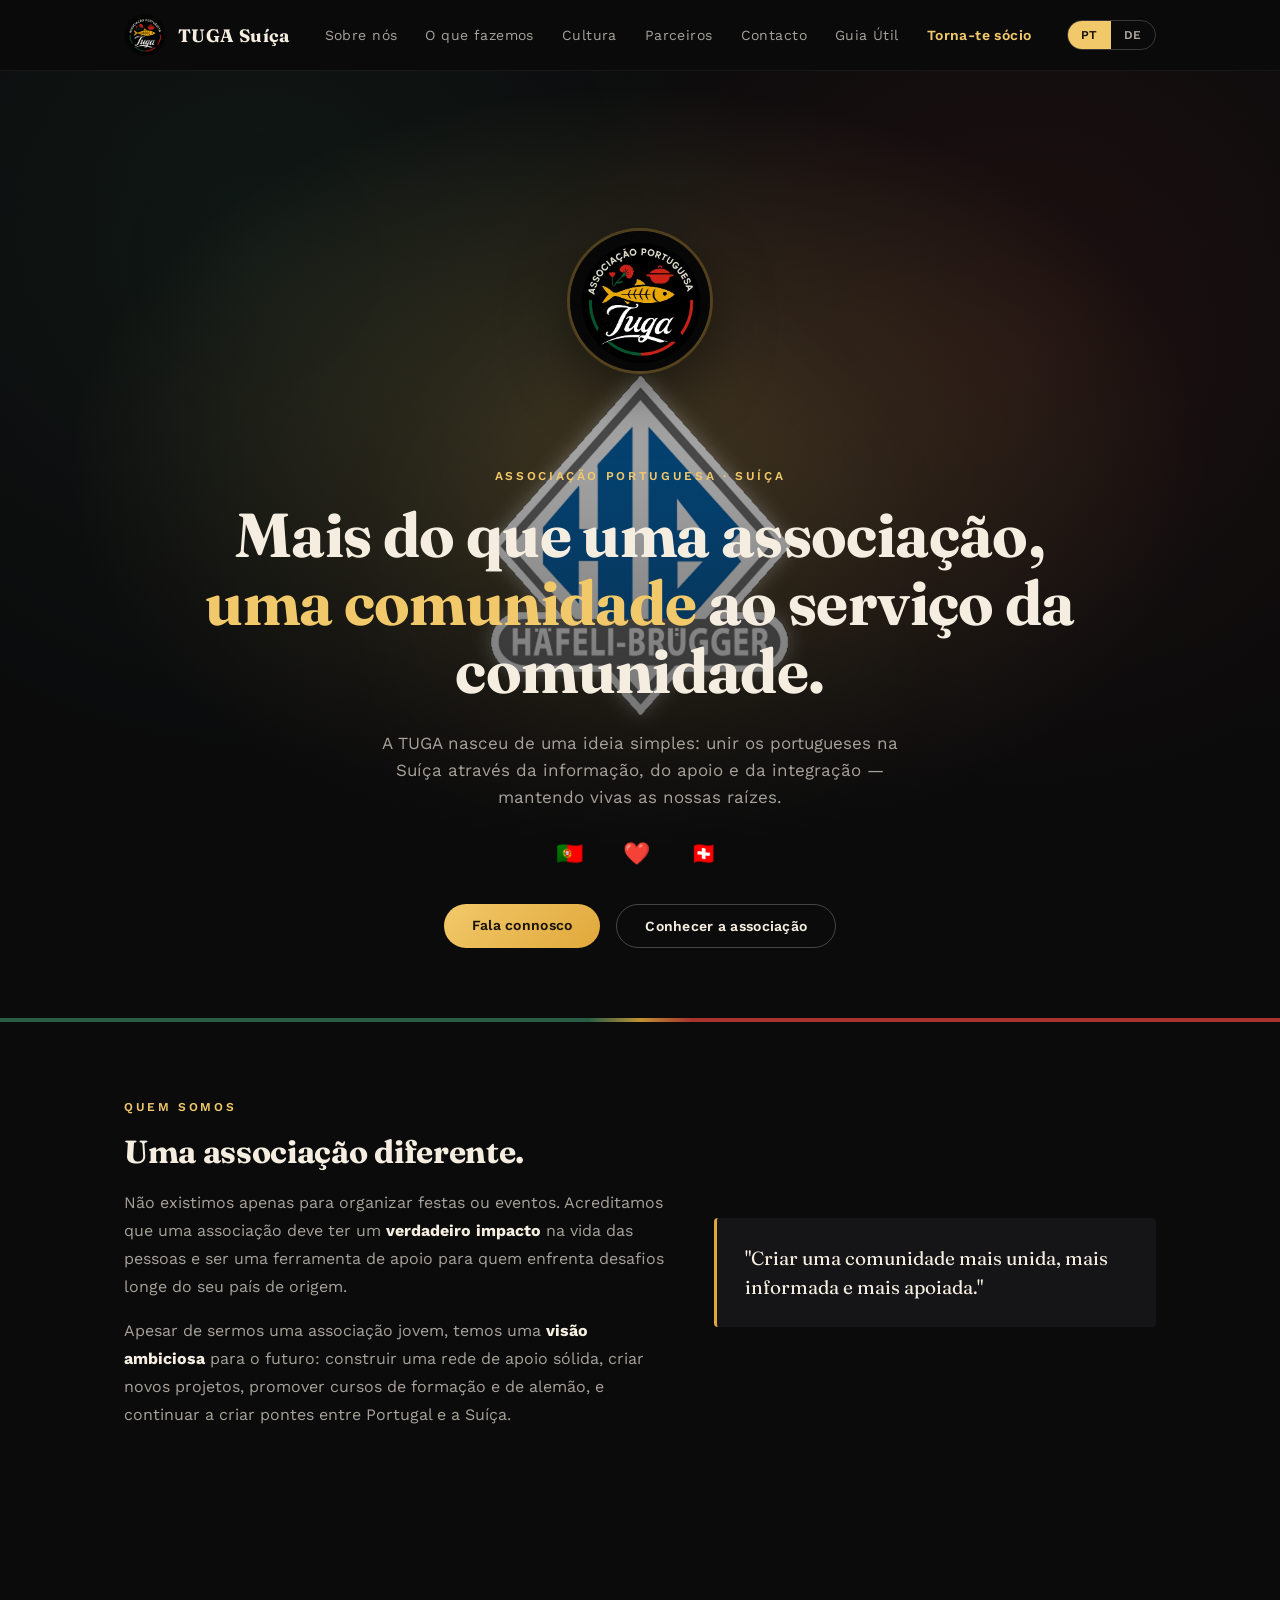
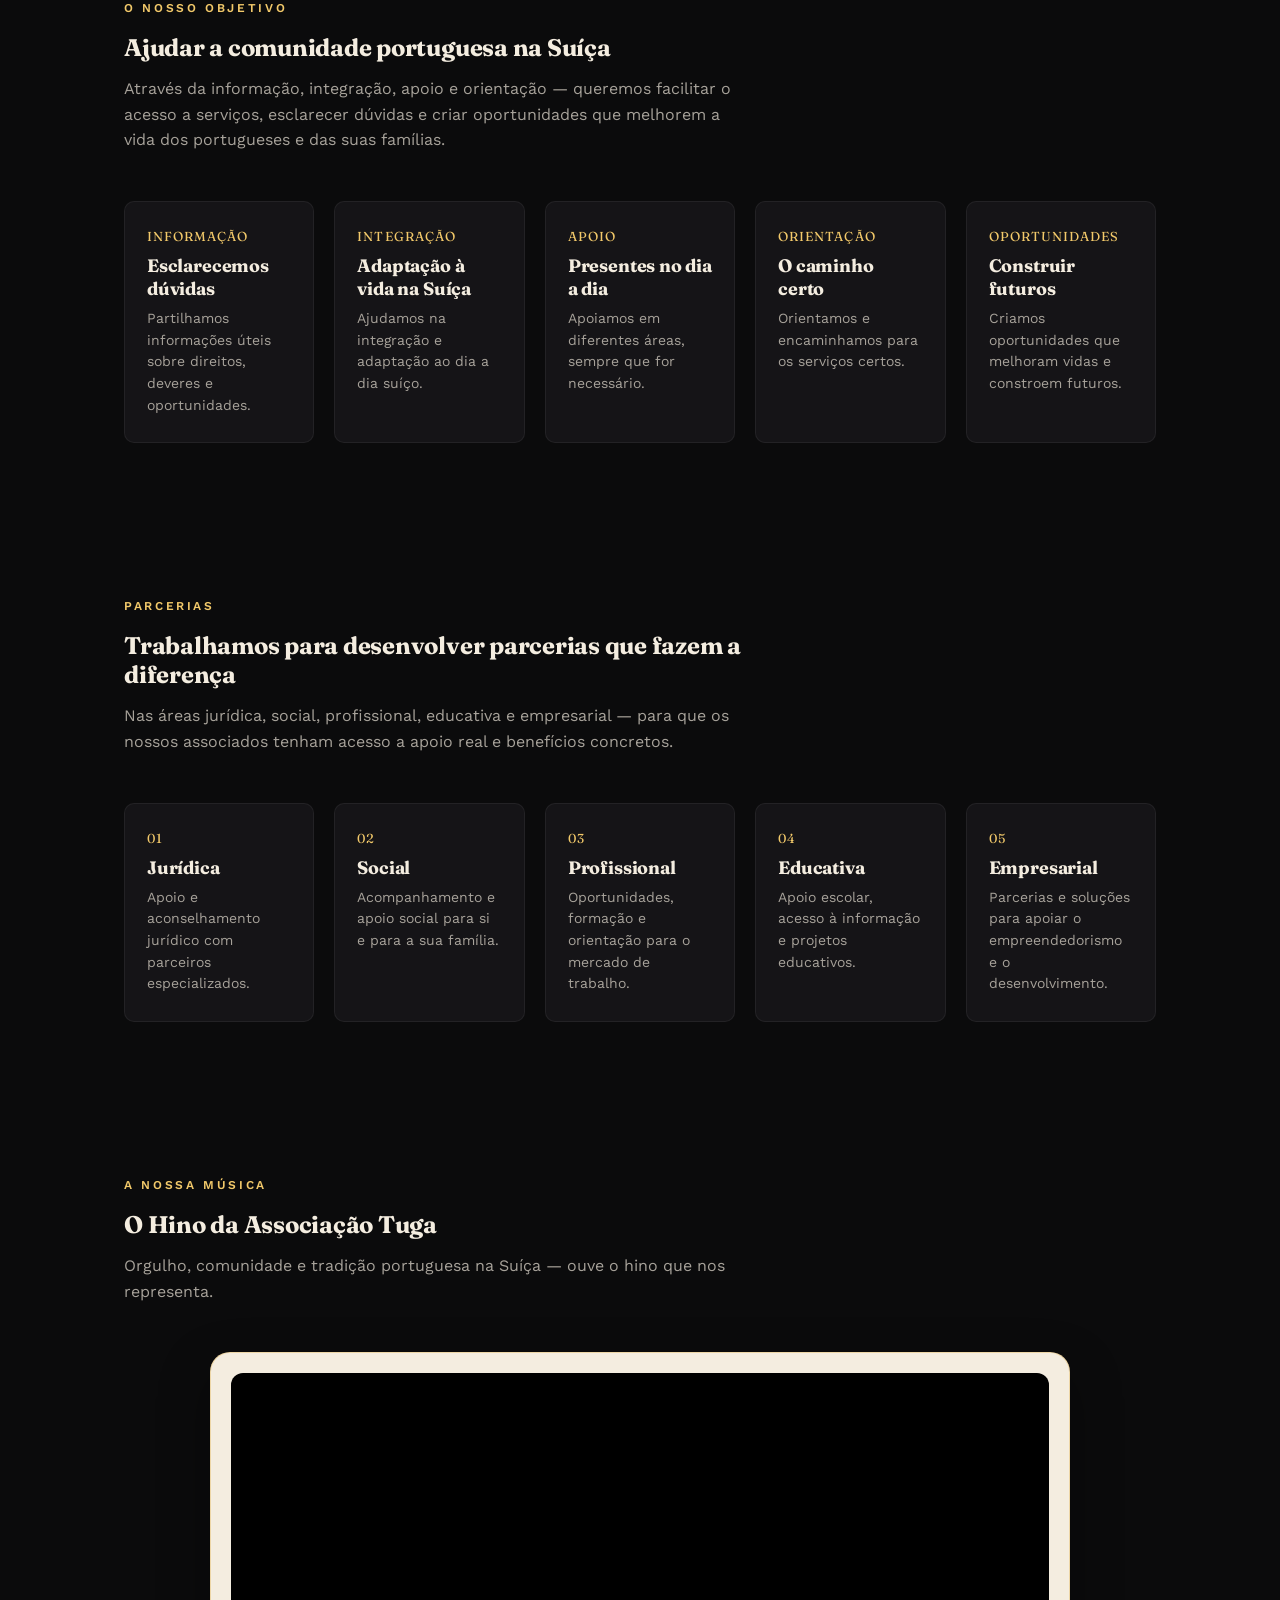
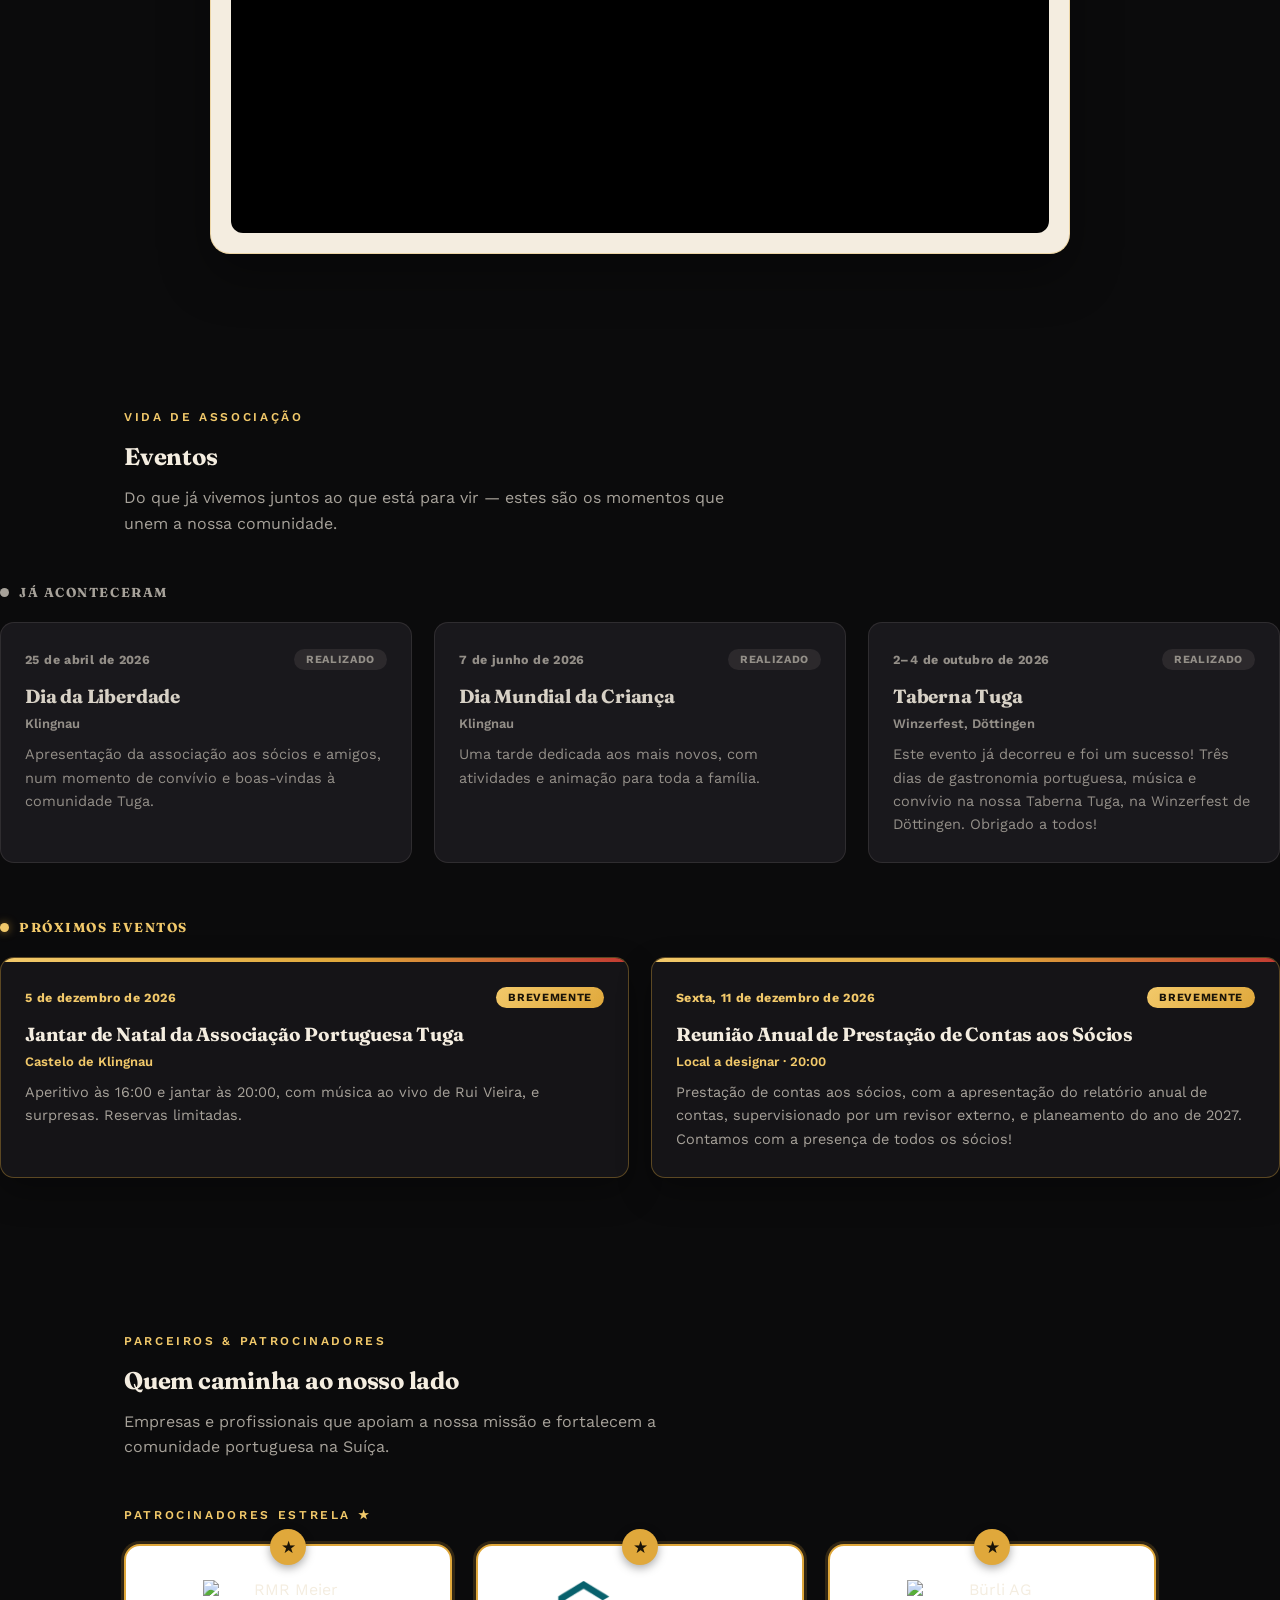
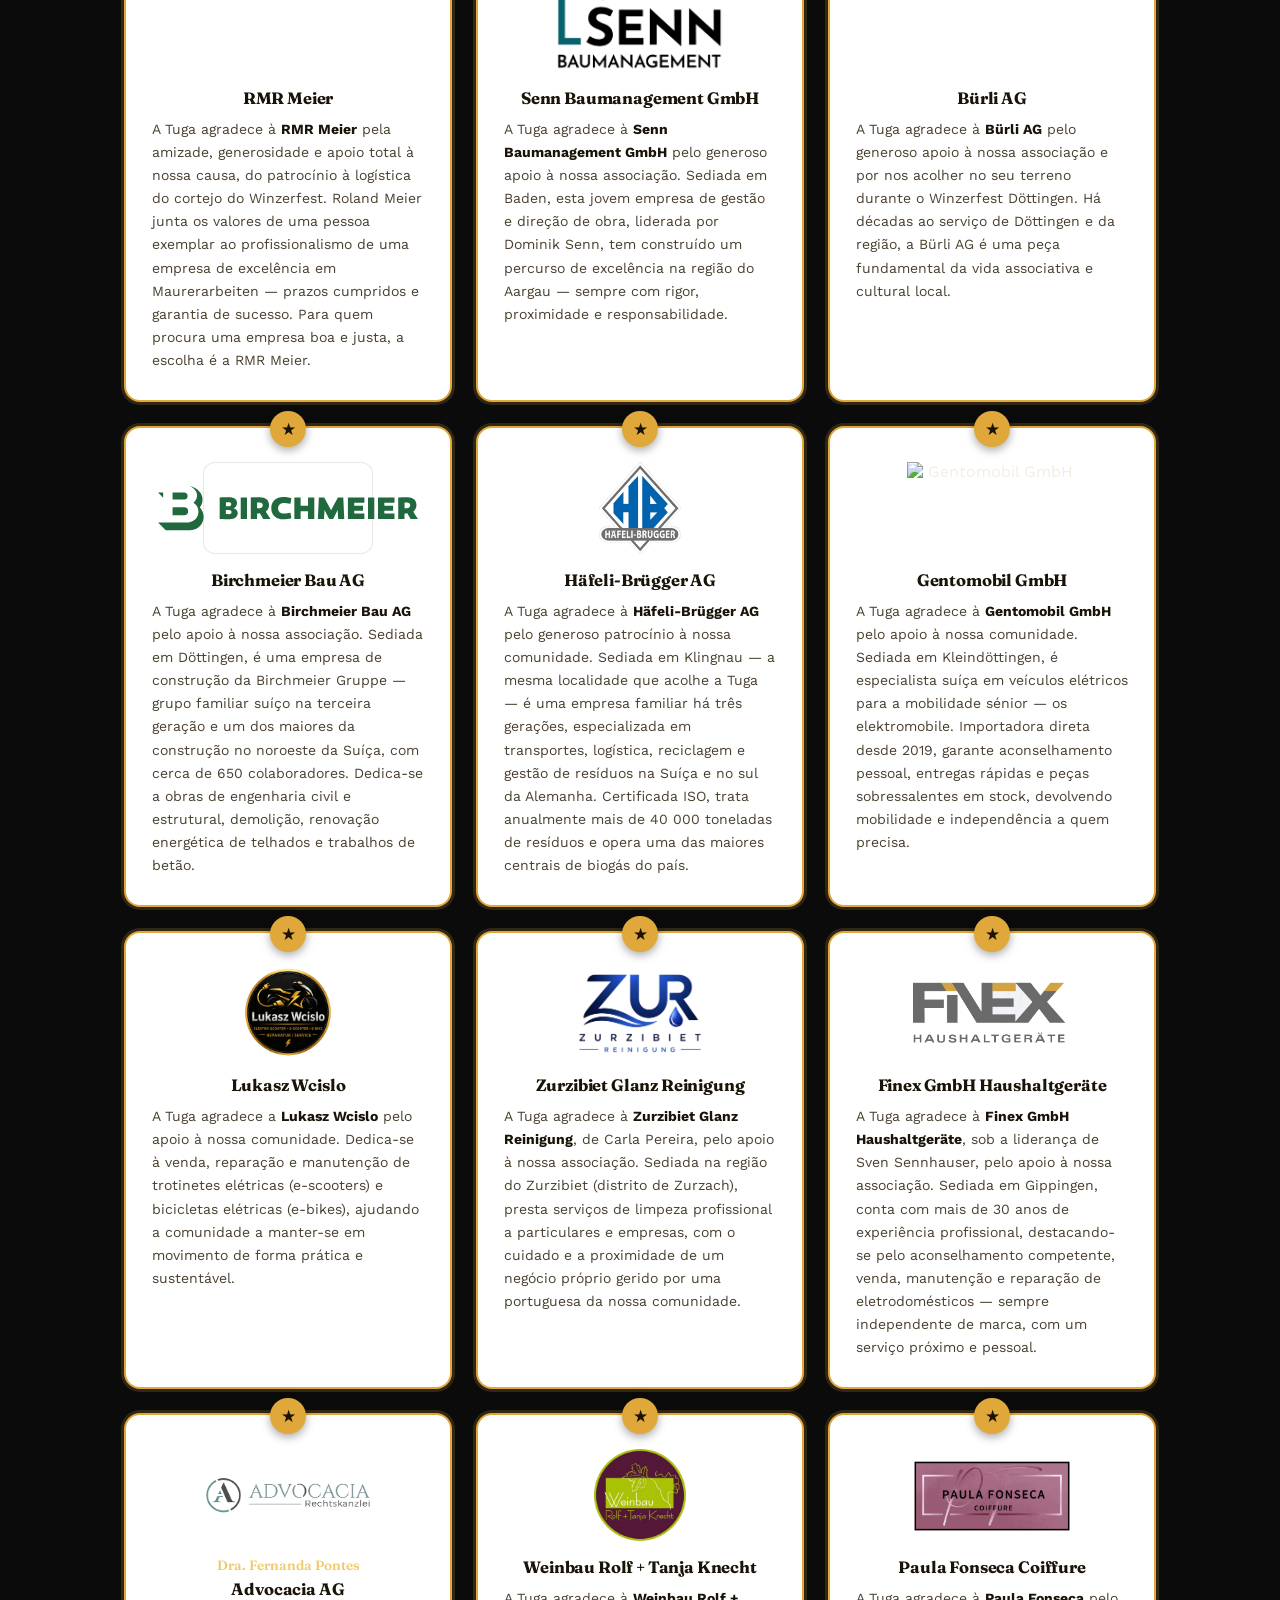
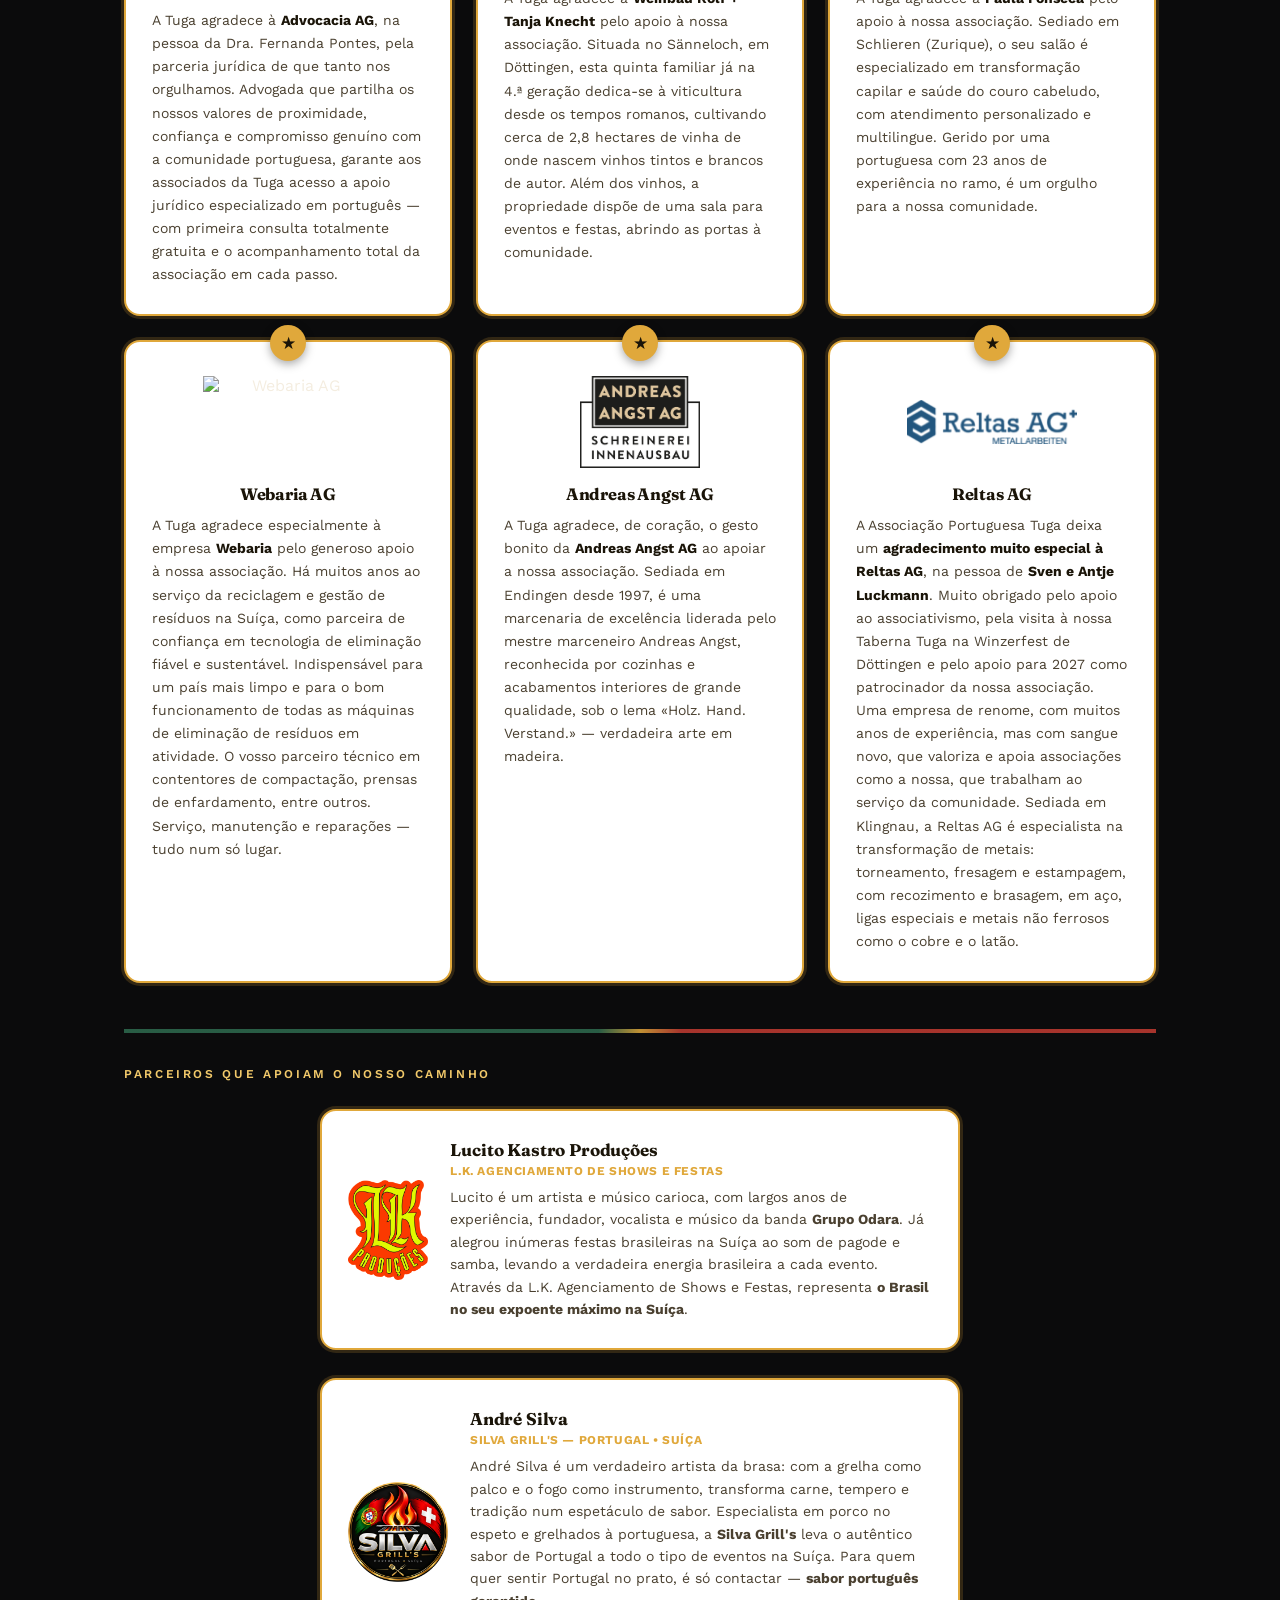
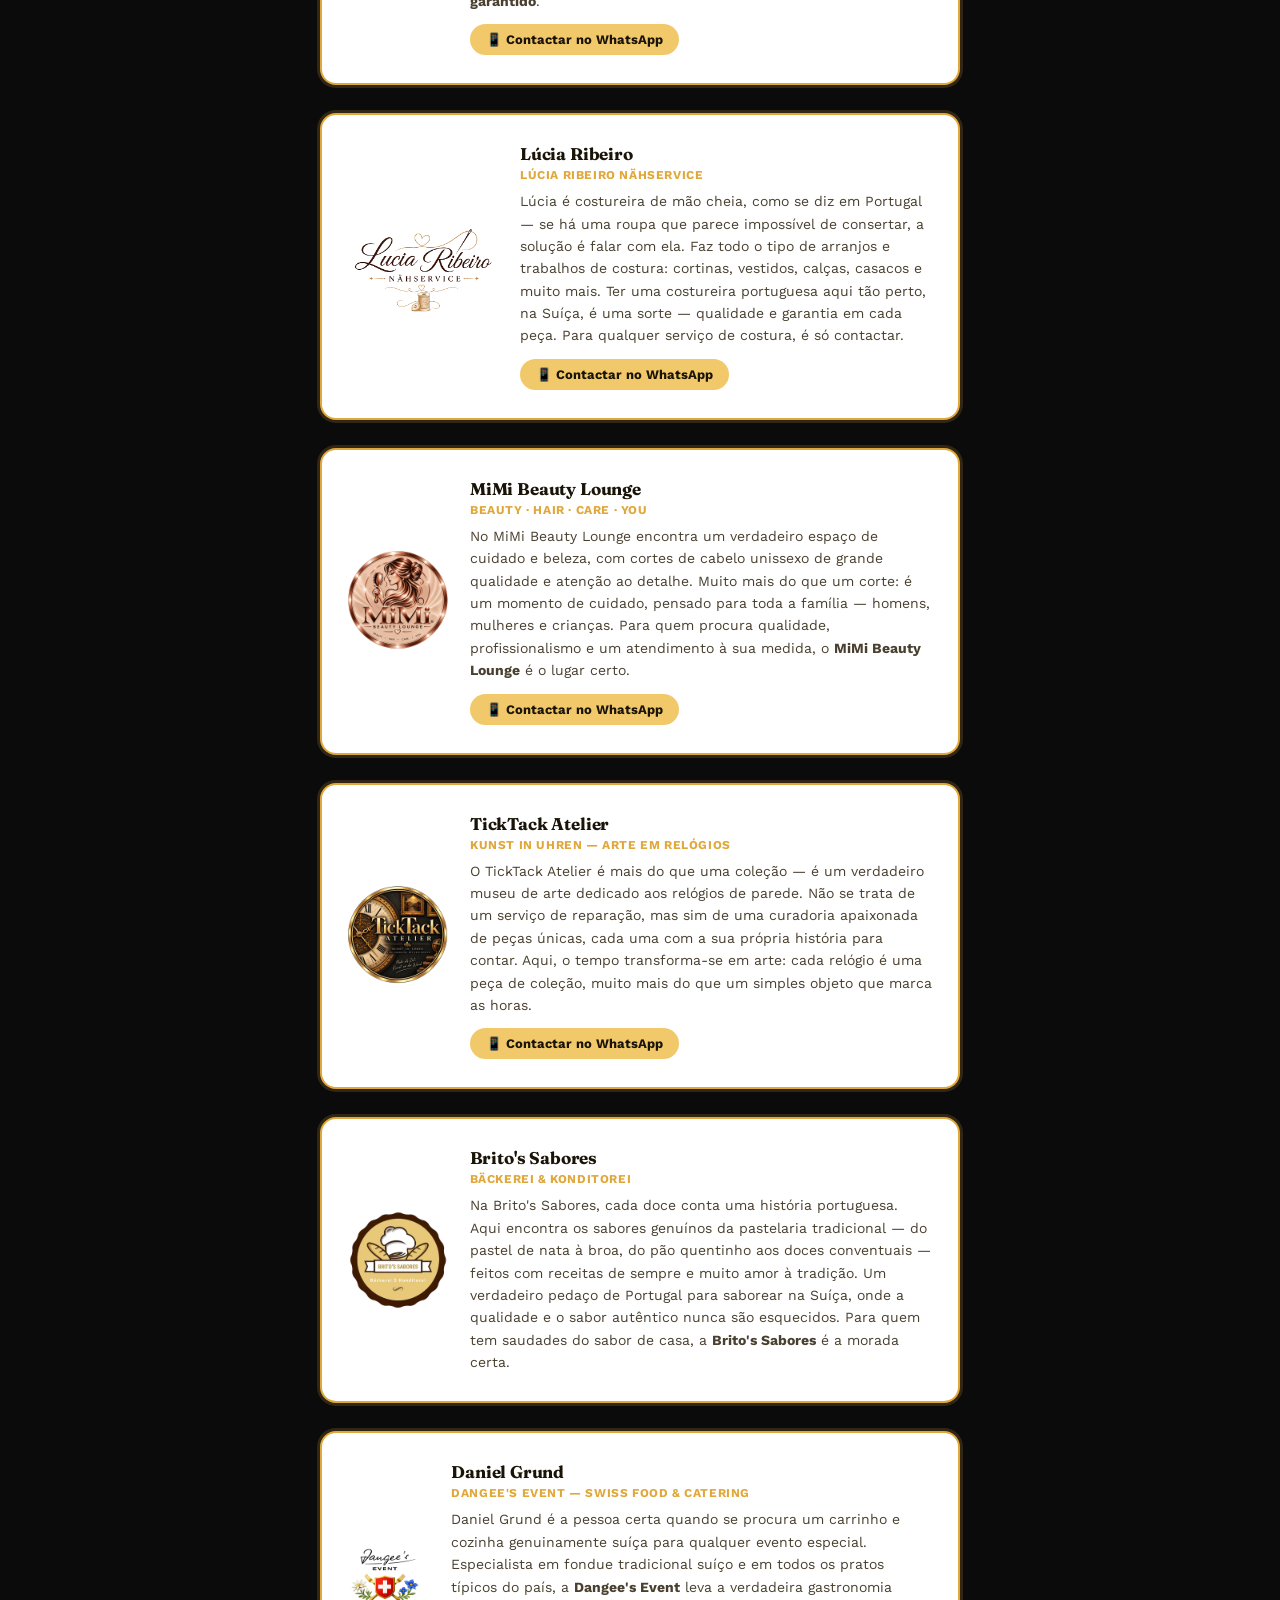
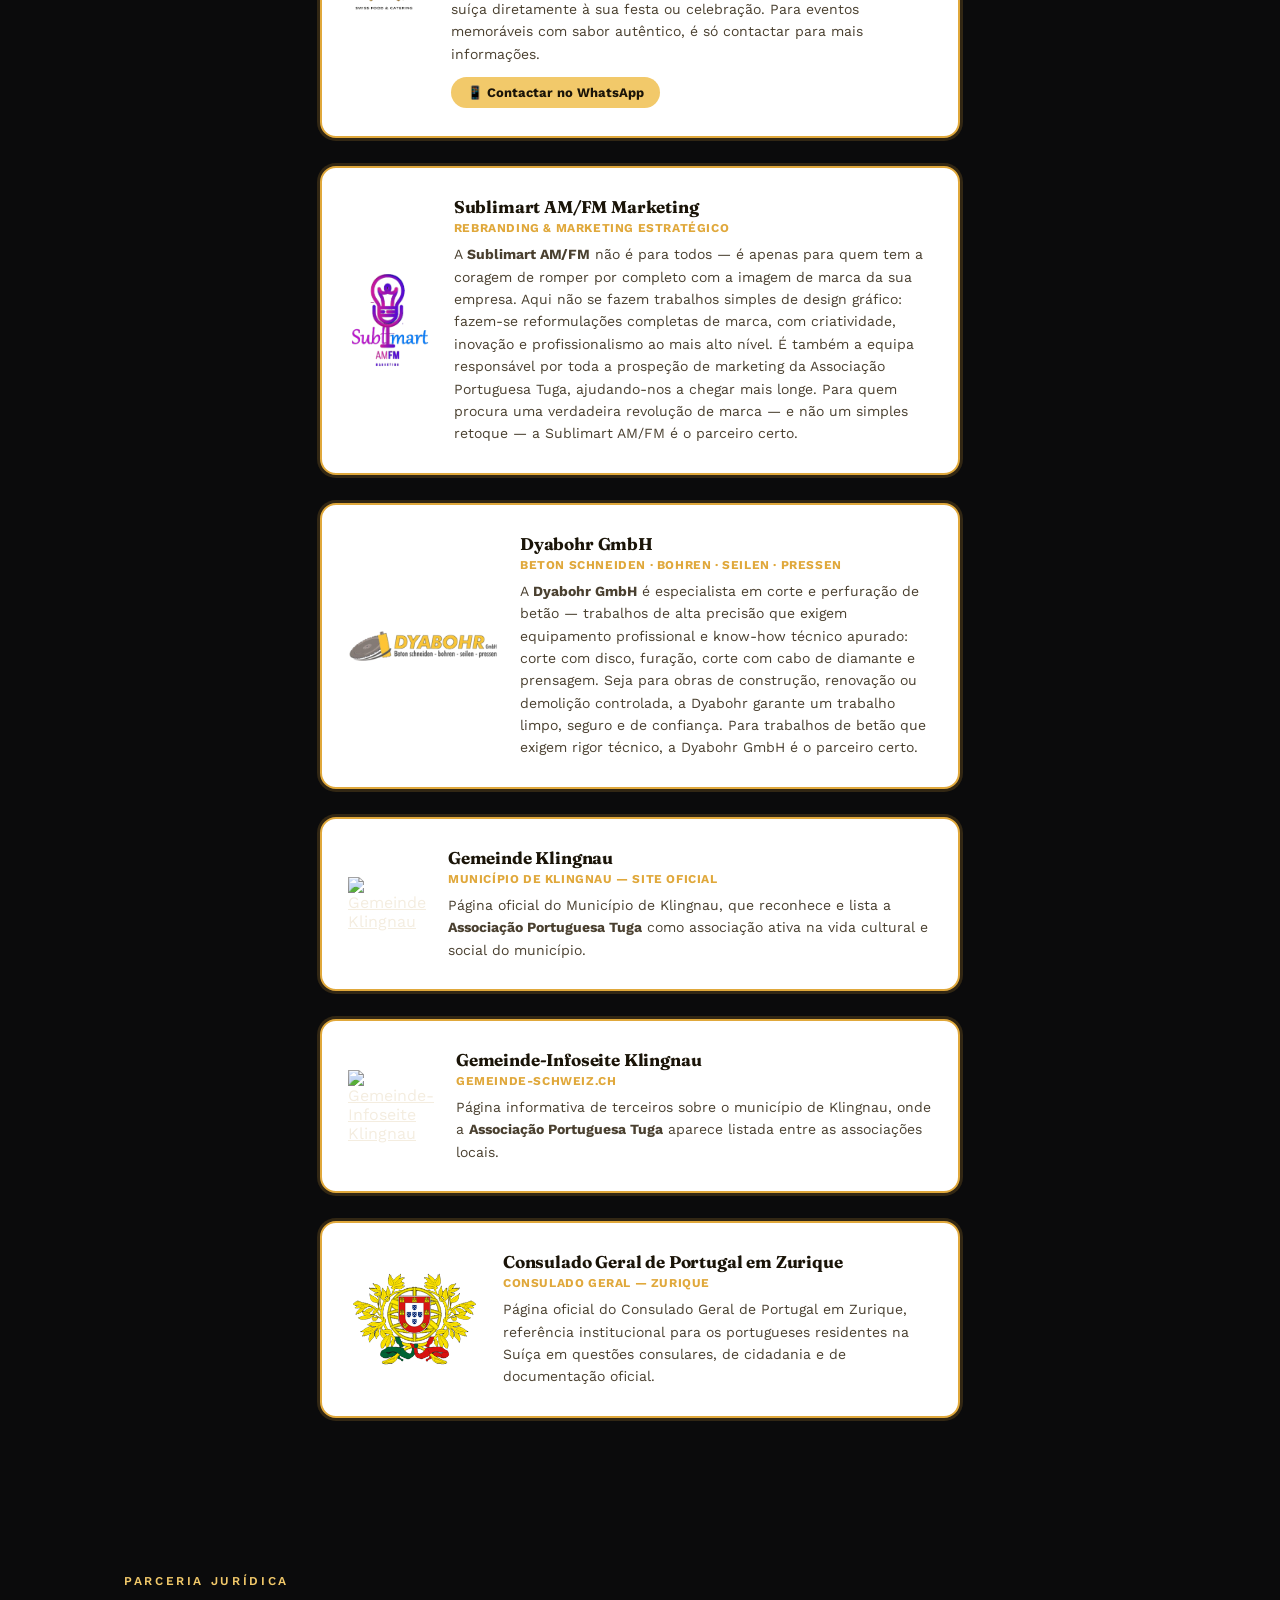
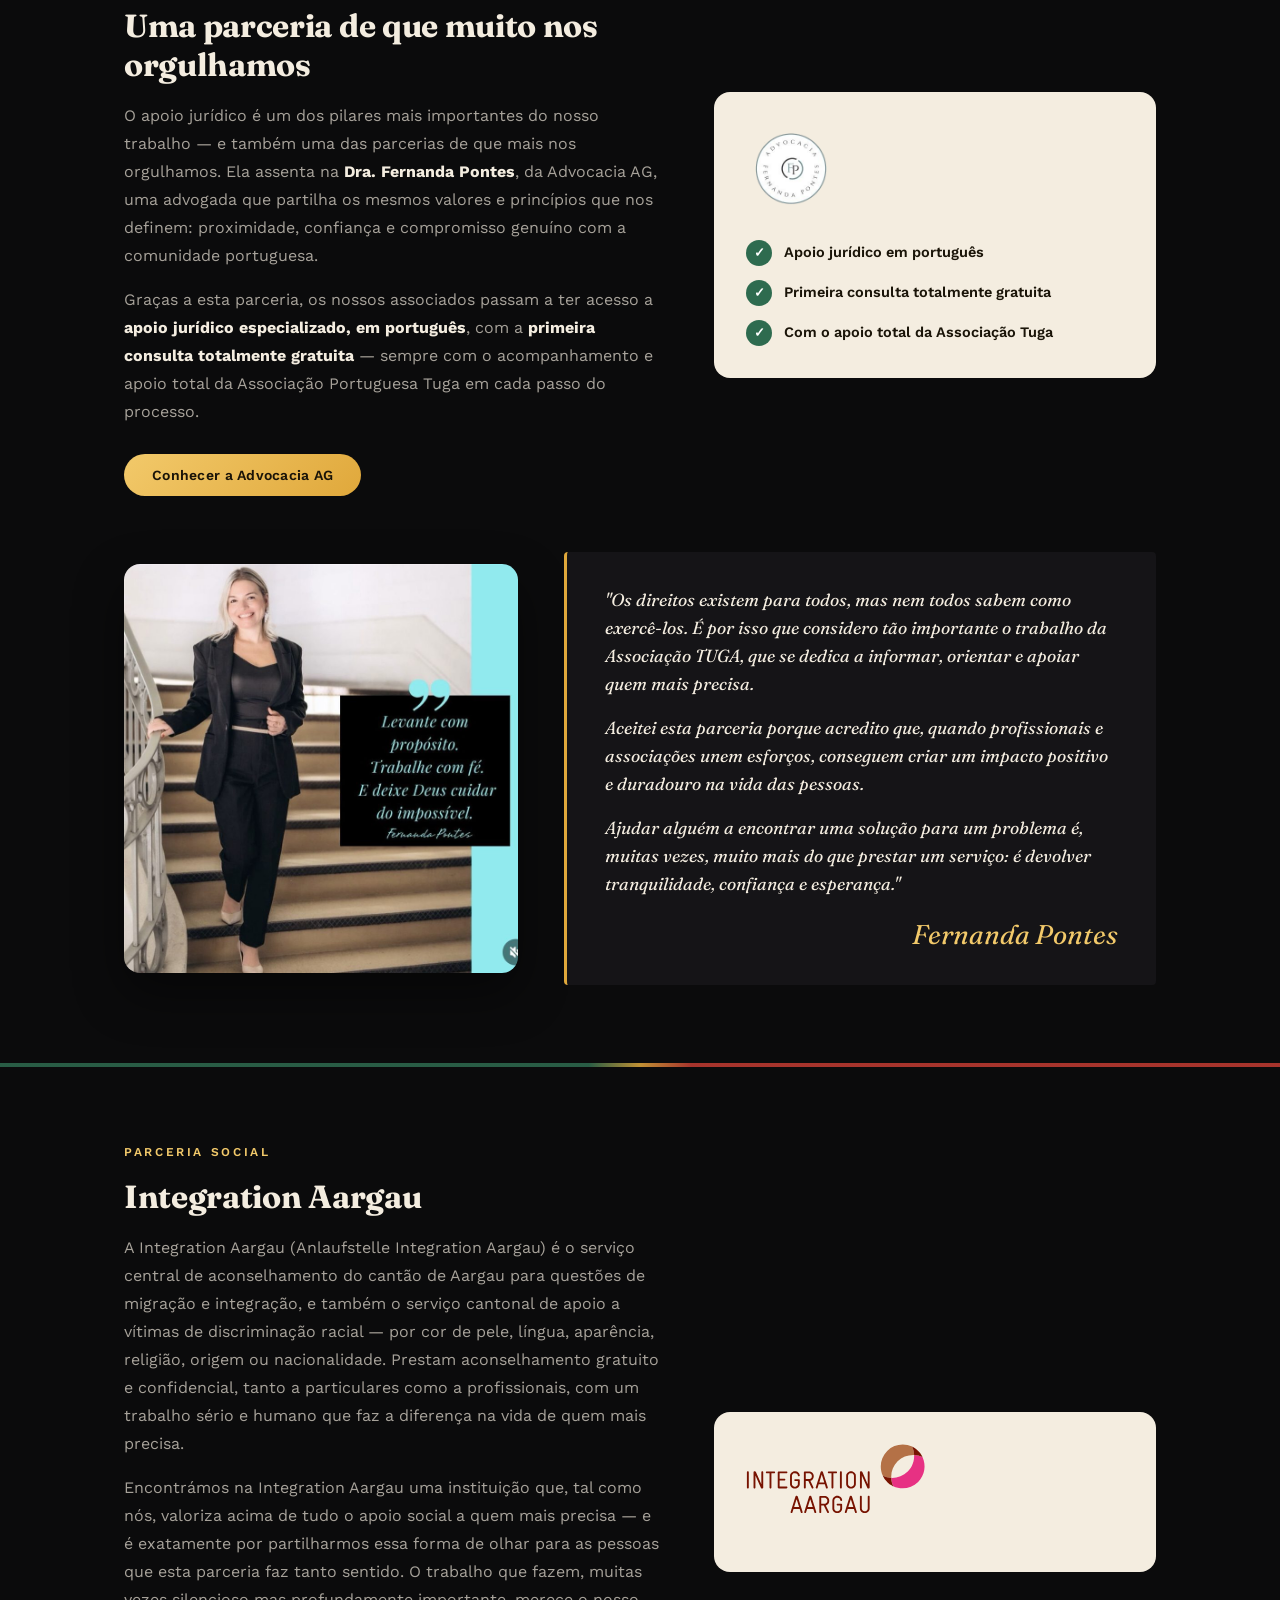
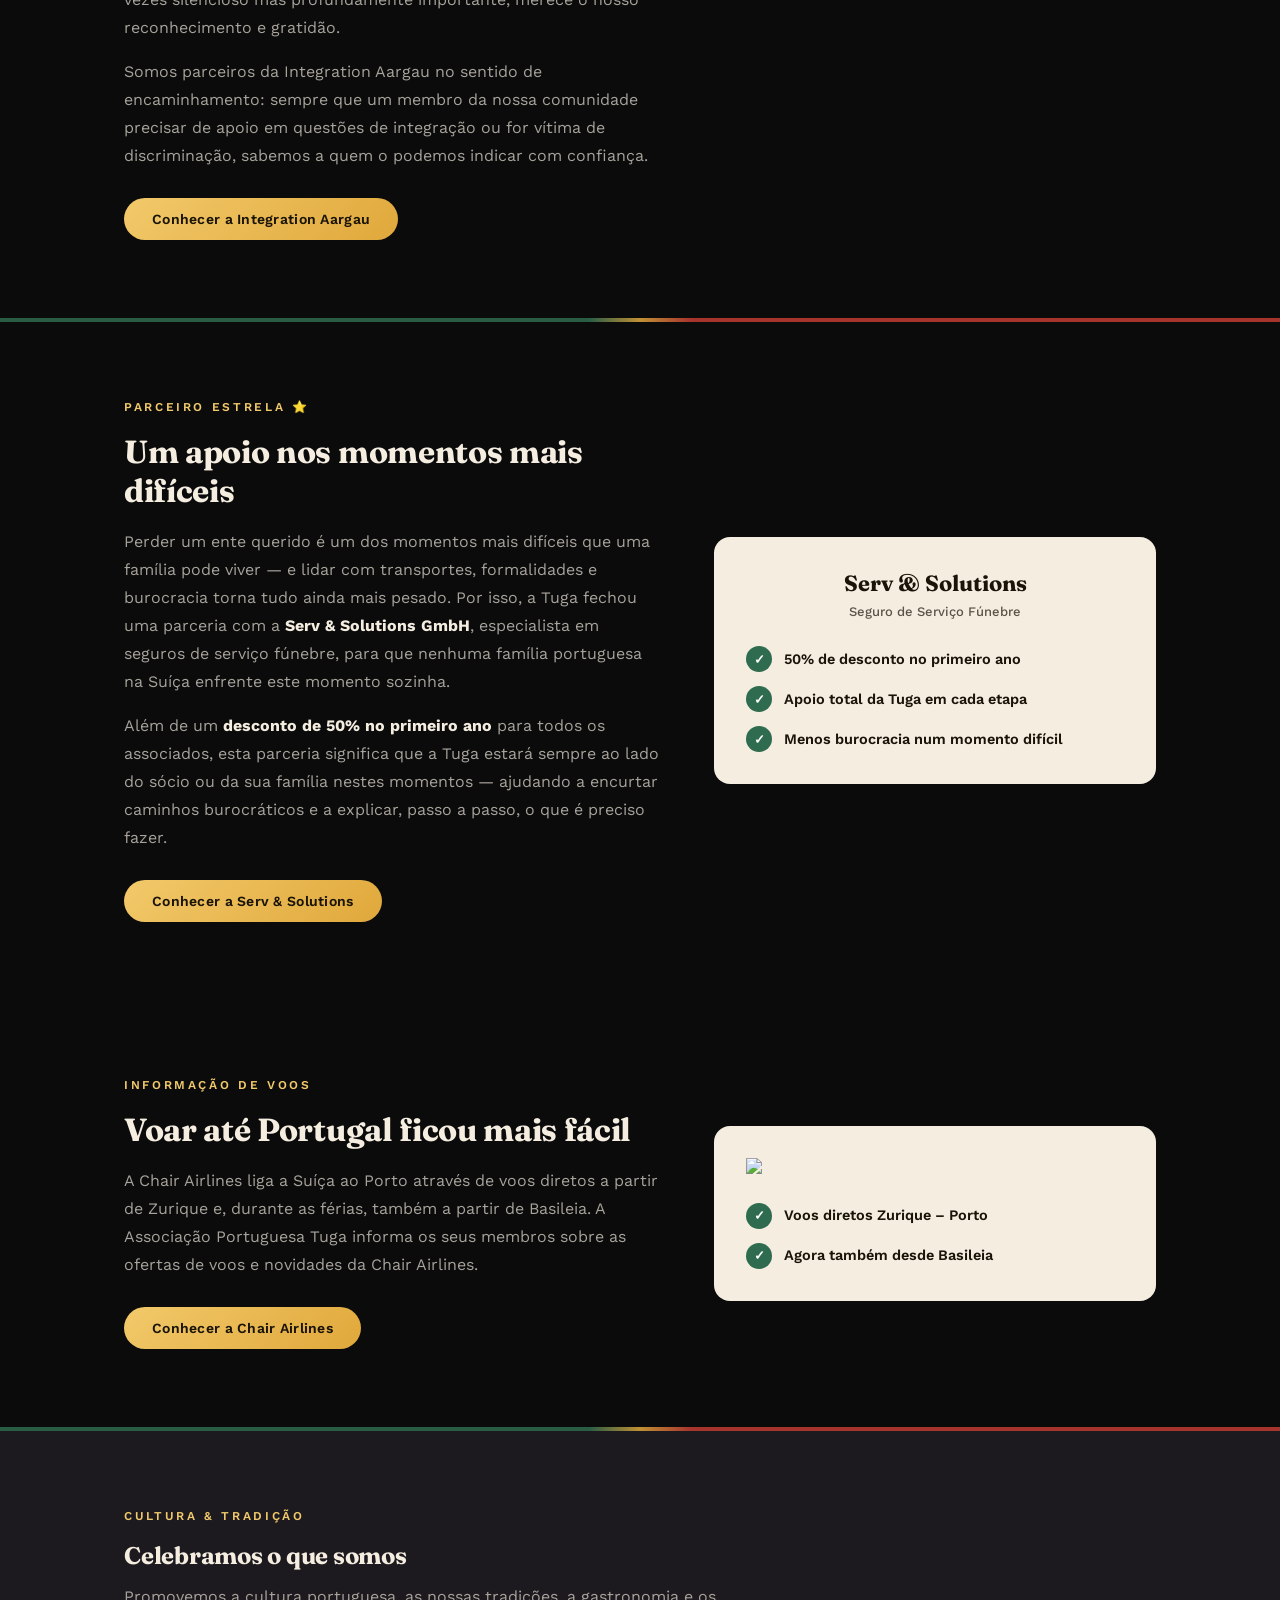
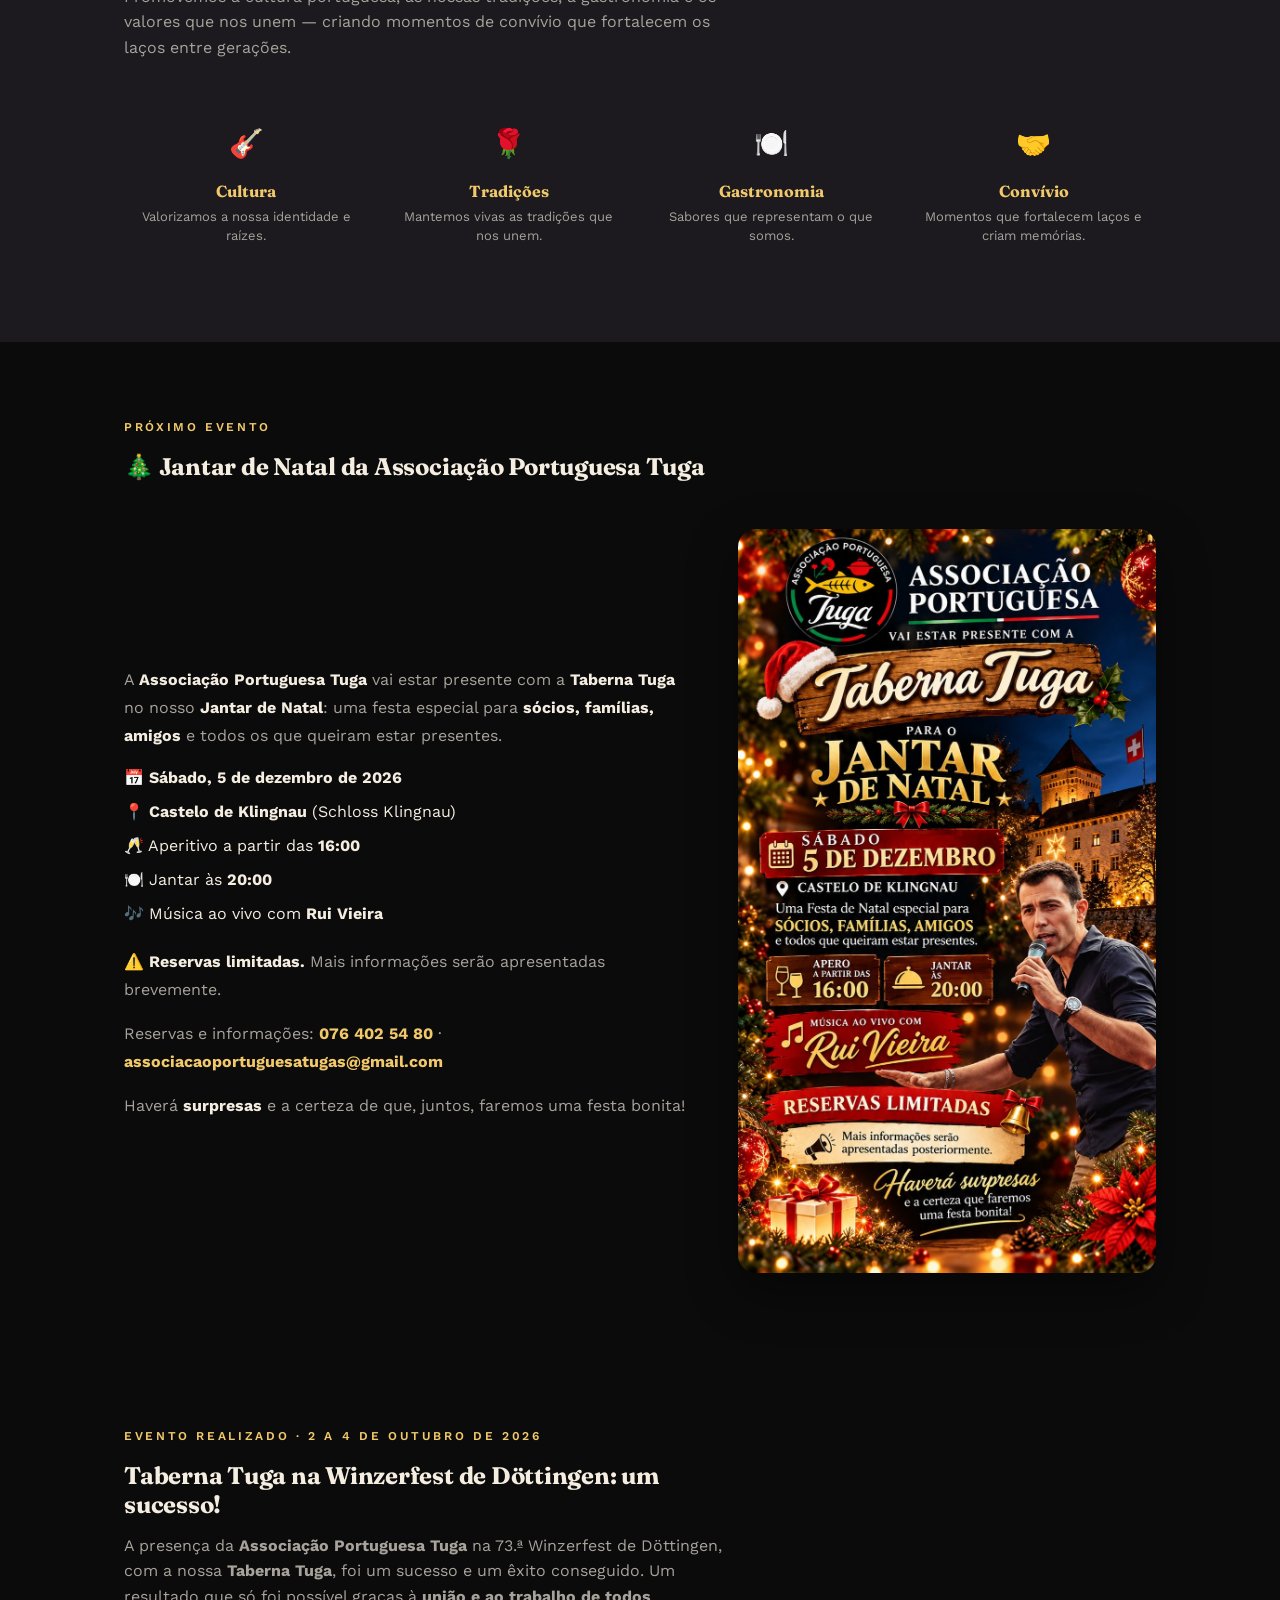
==== index.html @ afcde5e2 "Nova página «Guia Útil / Nützliche Infos» com contactos e links úteis para a comunidade portuguesa n" ====
<!DOCTYPE html>
<html lang="pt" id="html-root">
<head>
<meta charset="UTF-8">
<meta name="viewport" content="width=device-width, initial-scale=1.0">
<title>Associação Portuguesa Tuga</title>
<meta name="description" content="Associação Portuguesa Tuga — mais do que uma associação, uma comunidade ao serviço da comunidade portuguesa na Suíça.">
  <!-- Favicon (recorte redondo, imagem hospedada externamente, substituir por ficheiros .ico/.png no repo quando disponiveis) -->
  <link rel="icon" type="image/png" href="https://d2ol7oe51mr4n9.cloudfront.net/user_3G0ntwd0RKNbdNHeTDMP66CaiIB/67b6e80c-f721-4f64-94f5-8ede70498a81.png">
  <link rel="apple-touch-icon" href="https://d2ol7oe51mr4n9.cloudfront.net/user_3G0ntwd0RKNbdNHeTDMP66CaiIB/67b6e80c-f721-4f64-94f5-8ede70498a81.png">

  <!-- Open Graph / WhatsApp / Facebook -->
  <meta property="og:title" content="Associacao Portuguesa Tuga">
  <meta property="og:description" content="Mais do que uma associacao, uma comunidade ao servico da comunidade portuguesa na Suica.">
  <meta property="og:image" content="https://d2ol7oe51mr4n9.cloudfront.net/user_3G0ntwd0RKNbdNHeTDMP66CaiIB/7e3d423a-2308-45eb-9d6a-366d0521fa01.jpg">
  <meta property="og:url" content="https://tugas.ch/">
  <meta property="og:type" content="website">
  <meta property="og:locale" content="pt_PT">

  <!-- Twitter Card -->
  <meta name="twitter:card" content="summary_large_image">
  <meta name="twitter:title" content="Associacao Portuguesa Tuga">
  <meta name="twitter:description" content="Mais do que uma associacao, uma comunidade ao servico da comunidade portuguesa na Suica.">
  <meta name="twitter:image" content="https://d2ol7oe51mr4n9.cloudfront.net/user_3G0ntwd0RKNbdNHeTDMP66CaiIB/7e3d423a-2308-45eb-9d6a-366d0521fa01.jpg">
<link rel="preconnect" href="https://fonts.googleapis.com">
<link rel="preconnect" href="https://fonts.gstatic.com" crossorigin>
<link href="https://fonts.googleapis.com/css2?family=Fraunces:opsz,wght@9..144,400;9..144,600;9..144,700;9..144,900&family=Work+Sans:wght@400;500;600;700&display=swap" rel="stylesheet">
<style>
  :root{
    --bg: #0b0b0c;
    --panel: #151417;
    --panel-2: #1c1a1f;
    --cream: #f4ede0;
    --gold: #e0a83b;
    --gold-light: #f2c96a;
    --green: #2e6b4f;
    --red: #c23b32;
    --muted: #a7a29a;
  }
  *{ box-sizing: border-box; }
  html{ scroll-behavior: smooth; }
  body{
    margin:0;
    background: var(--bg);
    color: var(--cream);
    font-family: 'Work Sans', sans-serif;
    -webkit-font-smoothing: antialiased;
  }
  h1,h2,h3, .display{
    font-family: 'Fraunces', serif;
    font-weight: 700;
    letter-spacing: -0.01em;
    margin: 0;
  }
  a{ color: inherit; }
  img{ max-width:100%; display:block; }

  .arc-divider{
    height: 4px;
    width: 100%;
    background: linear-gradient(90deg, var(--green) 0%, var(--green) 46%, var(--gold) 50%, var(--red) 54%, var(--red) 100%);
    opacity: 0.85;
  }

  .wrap{
    max-width: 1080px;
    margin: 0 auto;
    padding: 0 24px;
  }

  /* NAV */
  nav{
    position: sticky; top:0; z-index: 50;
    background: rgba(11,11,12,0.85);
    backdrop-filter: blur(10px);
    border-bottom: 1px solid rgba(255,255,255,0.06);
  }
  .nav-inner{
    display:flex; align-items:center; justify-content:space-between;
    padding: 14px 24px;
    max-width: 1080px; margin: 0 auto;
    gap: 16px;
  }
  .brand{ display:flex; align-items:center; gap:12px; text-decoration:none; flex-shrink:0; }
  .brand img{ width:42px; height:42px; border-radius:50%; }
  .brand-text{ font-family:'Fraunces', serif; font-weight:700; font-size:18px; letter-spacing:0.02em; white-space:nowrap; }
  .brand-text span{ color: var(--gold-light); }
  .nav-links{ display:flex; gap:28px; font-size:14px; letter-spacing:0.03em; }
  .nav-links a{ text-decoration:none; color: var(--muted); transition: color 0.2s; }
  .nav-links a:hover{ color: var(--gold-light); }
  .nav-right{ display:flex; align-items:center; gap:18px; }

  .lang-switch{
    display:flex;
    border: 1px solid rgba(244,237,224,0.2);
    border-radius: 999px;
    overflow: hidden;
    flex-shrink:0;
  }
  .lang-switch button{
    background: transparent;
    border: none;
    color: var(--muted);
    font-family: 'Work Sans', sans-serif;
    font-weight: 600;
    font-size: 12px;
    letter-spacing: 0.05em;
    padding: 7px 13px;
    cursor: pointer;
    transition: all 0.2s;
  }
  .lang-switch button.active{
    background: var(--gold-light);
    color: #1a1408;
  }
  .lang-switch button:not(.active):hover{ color: var(--cream); }

  /* HERO */
  .hero{
    padding: 90px 24px 70px;
    text-align:center;
    position: relative;
    overflow: hidden;
  }
  .hero::before{
    content:"";
    position:absolute; inset:0;
    background:
      radial-gradient(circle at 20% 20%, rgba(46,107,79,0.18), transparent 40%),
      radial-gradient(circle at 80% 30%, rgba(194,59,50,0.15), transparent 40%);
    pointer-events:none;
  }
  .hero-logo{
    width:140px; height:140px; border-radius:50%;
    margin: 0 auto 28px;
    box-shadow: 0 0 0 3px rgba(224,168,59,0.25), 0 20px 60px rgba(0,0,0,0.5);
  }
  .eyebrow{
    text-transform: uppercase;
    letter-spacing: 0.22em;
    font-size: 12px;
    color: var(--gold-light);
    margin-bottom: 18px;
    font-weight: 600;
  }
  .hero h1{
    font-size: clamp(32px, 6vw, 62px);
    line-height: 1.1;
    color: var(--cream);
  }
  .hero h1 em{
    font-style: normal;
    color: var(--gold-light);
  }
  .hero p.lede{
    max-width: 560px;
    margin: 24px auto 0;
    color: var(--muted);
    font-size: 17px;
    line-height: 1.6;
  }
  .flags{
    margin-top: 30px;
    font-size: 22px;
    letter-spacing: 8px;
  }
  .cta-row{
    margin-top: 38px;
    display:flex; gap:16px; justify-content:center; flex-wrap:wrap;
  }
  .btn{
    display:inline-block;
    padding: 13px 28px;
    border-radius: 999px;
    text-decoration:none;
    font-weight:600;
    font-size: 14px;
    letter-spacing: 0.02em;
    transition: transform 0.2s, box-shadow 0.2s;
    border: none;
    cursor: pointer;
    font-family: 'Work Sans', sans-serif;
  }
  .btn-primary{
    background: linear-gradient(135deg, var(--gold-light), var(--gold));
    color: #1a1408;
  }
  .btn-primary:hover{ transform: translateY(-2px); box-shadow: 0 8px 24px rgba(224,168,59,0.35); }
  .btn-ghost{
    border: 1px solid rgba(244,237,224,0.25);
    color: var(--cream);
    background: transparent;
  }
  .btn-ghost:hover{ border-color: var(--gold-light); color: var(--gold-light); }

  /* SECTION GENERAL */
  section{ padding: 78px 0; }
  .section-head{ max-width: 620px; margin-bottom: 48px; }
  .section-head  margin-bottom: 12px; }
  .section-head h2{ font-size: clamp(26px, 4vw, 40px); color: var(--cream); }
  .section-head p{ color: var(--muted); margin-top: 14px; font-size: 16px; line-height: 1.6; }

  /* ABOUT */
  .about-grid{
    display:grid;
    grid-template-columns: 1.1fr 0.9fr;
    gap: 50px;
    align-items: center;
  }
  .about-text p{ color: var(--muted); line-height: 1.75; font-size: 16px; margin: 0 0 16px; }
  .about-text strong{ color: var(--cream); }
  .quote-block{
    background: var(--panel);
    border-left: 3px solid var(--gold);
    padding: 26px 28px;
    border-radius: 4px;
    font-family: 'Fraunces', serif;
    font-size: 19px;
    line-height: 1.5;
    color: var(--cream);
  }

  /* PILLARS GRID */
  .pillars{
    display:grid;
    grid-template-columns: repeat(auto-fit, minmax(190px, 1fr));
    gap: 20px;
  }
  .pillar{
    background: var(--panel);
    border: 1px solid rgba(255,255,255,0.06);
    border-radius: 10px;
    padding: 26px 22px;
    transition: transform 0.2s, border-color 0.2s;
  }
  .pillar:hover{ transform: translateY(-4px); border-color: rgba(224,168,59,0.4); }
  .pillar .num{
    font-family:'Fraunces', serif;
    font-size: 13px;
    color: var(--gold-light);
    letter-spacing: 0.08em;
    text-transform: uppercase;
    margin-bottom: 10px;
    display:block;
  }
  .pillar h3{ font-size: 18px; color: var(--cream); margin-bottom: 8px; }
  .pillar p{ font-size: 14px; color: var(--muted); line-height: 1.55; margin:0; }

  /* CULTURE STRIP */
  .culture{ background: var(--panel-2); }
  .culture-grid{
    display:grid;
    grid-template-columns: repeat(4, 1fr);
    gap: 18px;
  }
  .culture-item{ text-align:center; padding: 18px 10px; }
  .culture-item .icon{ font-size: 28px; margin-bottom: 12px; }
  .culture-item h4{ font-family:'Fraunces', serif; font-size:16px; color: var(--gold-light); margin-bottom:6px; }
  .culture-item p{ font-size: 13px; color: var(--muted); line-height:1.5; margin:0; }

  /* WINZERFEST */
  .xmas-grid{ display:grid; grid-template-columns: 1.15fr 0.85fr; gap: 48px; align-items:center; }
  .xmas-info p{ color: var(--muted); line-height: 1.75; font-size: 16px; margin: 0 0 16px; }
  .xmas-info strong{ color: var(--cream); }
  .xmas-list{ list-style:none; padding:0; margin: 0 0 22px; display:grid; gap:10px; }
  .xmas-list li{ color: var(--cream); font-size: 16px; line-height:1.5; }
  .xmas-contact a{ color: var(--gold-light); text-decoration:none; font-weight:700; }
  .xmas-flyer img{ width:100%; height:auto; border-radius:18px; box-shadow: 0 18px 50px rgba(0,0,0,.45); display:block; }
  .xmas-flyer .flyer-de{ display:none; }
  html[lang="de"] .xmas-flyer .flyer-pt{ display:none; }
  html[lang="de"] .xmas-flyer .flyer-de{ display:block; }
  .wz-badge{ margin-top: 26px; }
  .wz-badge a{
    display:inline-flex; align-items:center; gap:20px;
    text-decoration:none;
    color: var(--gold-light);
    font-weight:700;
    font-size:16px;
    transition: opacity 0.2s;
  }
  .wz-badge a:hover{ opacity: 0.8; }
  .wz-badge img{ width:120px; height:120px; object-fit:contain; }
  .wz-intro{ max-width: 760px; }
  .wz-intro p{ color: var(--muted); line-height: 1.75; font-size: 16px; margin: 0 0 16px; }
  .wz-intro strong{ color: var(--cream); }
  .wz-features{
    display:grid;
    grid-template-columns: repeat(2, 1fr);
    gap: 24px;
    margin: 40px 0;
  }
  .wz-feature{
    background: var(--panel);
    border: 1px solid rgba(255,255,255,0.06);
    border-radius: 10px;
    padding: 28px 22px;
    text-align:center;
  }
  .wz-feature .icon{ font-size: 32px; margin-bottom: 14px; }
  .wz-feature h3{ font-size: 18px; color: var(--cream); margin-bottom: 8px; }
  .wz-feature p{ font-size: 14px; color: var(--muted); line-height: 1.55; margin: 0; }

  /* MUSIC / VIDEO */
  .video-frame{
    background: var(--cream);
    border: 1px solid rgba(224,168,59,0.35);
    border-radius: 20px;
    padding: 20px;
    max-width: 860px;
    margin: 0 auto;
    box-shadow: 0 20px 50px rgba(0,0,0,0.35);
  }
  .video-embed{
    position: relative;
    width: 100%;
    padding-bottom: 56.25%;
    height: 0;
    border-radius: 12px;
    overflow: hidden;
    background: #000;
  }
  .video-embed iframe{
    position: absolute;
    top: 0; left: 0;
    width: 100%;
    height: 100%;
    border: 0;
  }
  @media (max-width: 760px){
    .video-frame{ padding: 12px; border-radius: 16px; }
  }

  /* EVENTOS */
  .events-groups{
    display:flex;
    flex-direction:column;
    gap:56px;
  }
  .events-group-label{
    font-family:'Fraunces', serif;
    font-size:13px;
    text-transform:uppercase;
    letter-spacing:0.12em;
    font-weight:700;
    margin-bottom:22px;
    display:flex;
    align-items:center;
    gap:10px;
  }
  .events-group-label.label-past{ color: var(--muted); }
  .events-group-label.label-past::before{
    content:"";
    width:9px; height:9px;
    border-radius:50%;
    background: var(--muted);
    display:inline-block;
  }
  .events-group-label.label-upcoming{ color: var(--gold-light); }
  .events-group-label.label-upcoming::before{
    content:"";
    width:9px; height:9px;
    border-radius:50%;
    background: var(--gold-light);
    display:inline-block;
    box-shadow: 0 0 8px rgba(224,168,59,0.6);
  }
  .events-grid{
    display:grid;
    grid-template-columns: repeat(auto-fit, minmax(250px, 1fr));
    gap: 22px;
  }
  .event-card{
    position:relative;
    overflow:hidden;
    border-radius: 14px;
    padding: 26px 24px;
    transition: transform 0.2s, box-shadow 0.2s, border-color 0.2s;
  }
  .event-card.is-past{
    background: var(--panel-2);
    border: 1px solid rgba(167,162,154,0.18);
    opacity: 0.88;
  }
  .event-card.is-past:hover{ opacity:1; transform: translateY(-3px); }
  .event-card.is-upcoming{
    background: var(--panel);
    border: 1px solid rgba(224,168,59,0.35);
    box-shadow: 0 14px 34px rgba(0,0,0,0.3);
    padding-top: 29px;
  }
  .event-card.is-upcoming::before{
    content:"";
    position:absolute;
    top:0; left:0; right:0;
    height:4px;
    background: linear-gradient(90deg, var(--gold-light) 0%, var(--gold) 55%, var(--red) 100%);
  }
  .event-card.is-upcoming:hover{
    transform: translateY(-5px);
    box-shadow: 0 18px 40px rgba(0,0,0,0.4);
    border-color: rgba(224,168,59,0.6);
  }
  .event-card-top{
    display:flex;
    align-items:center;
    justify-content:space-between;
    gap:12px;
    margin-bottom:14px;
    flex-wrap:wrap;
  }
  .event-date{
    font-family:'Work Sans', sans-serif;
    font-weight:700;
    font-size:12.5px;
    letter-spacing:0.03em;
    color: var(--muted);
  }
  .event-card.is-upcoming .event-date{ color: var(--gold-light); }
  .event-tag{
    font-size:11px;
    font-weight:700;
    letter-spacing:0.06em;
    text-transform:uppercase;
    padding:4px 12px;
    border-radius:999px;
    white-space:nowrap;
  }
  .event-tag.tag-past{ background: rgba(167,162,154,0.15); color: var(--muted); }
  .event-tag.tag-upcoming{ background: linear-gradient(135deg, var(--gold-light), var(--gold)); color: #1a1408; }
  .event-card h3{ font-size:19px; color: var(--cream); margin-bottom:8px; }
  .event-loc{ font-size:13px; color: var(--gold-light); font-weight:600; margin-bottom:12px; }
  .event-card.is-past .event-loc{ color: var(--muted); }
  .event-card p{ font-size:14.5px; color: var(--muted); line-height:1.6; margin:0; }
  @media (max-width: 760px){
    .event-card{ padding: 22px 20px; }
  }

  /* PARTNERS */
  .partners-grid{
    display:grid;
    grid-template-columns: repeat(auto-fit, minmax(190px, 1fr));
    gap: 18px;
  }
  .partner-logo{
    background: #ffffff;
    border-radius: 12px;
    padding: 16px;
    display:flex;
    align-items:center;
    justify-content:center;
    height: 150px;
    transition: transform 0.2s, box-shadow 0.2s;
  }
  .partner-logo:hover{ transform: translateY(-4px); box-shadow: 0 10px 26px rgba(0,0,0,0.35); }
  .partner-logo img{max-width:100%;max-height:100%;width:auto;height:auto;object-fit:contain;}.partner-logo img[src$="lukasz-wcislo.png"]{width:100px;height:100px;object-fit:cover;border-radius:50%;}
  a.partner-logo{ text-decoration:none; cursor:pointer; }
  .partner-logo.featured{
    position:relative;
    border: 2px solid var(--gold);
    box-shadow: 0 0 0 3px rgba(224,168,59,0.18);
  }
  .partner-logo.featured:hover{ box-shadow: 0 0 0 3px rgba(224,168,59,0.28), 0 12px 28px rgba(0,0,0,0.4); }
  .partner-logo.featured::after{
    content: "★";
    position:absolute;
    top:-16px; right:-16px;
    width:38px; height:38px;
    border-radius:50%;
    background: var(--gold);
    color:#1a1408;
    font-size:20px;
    display:flex; align-items:center; justify-content:center;
    box-shadow: 0 3px 10px rgba(0,0,0,0.45);
  }
  .partner-logo.partner-text{
    color: #1a1408;
    font-family:'Fraunces', serif;
    font-weight:700;
    text-align:center;
    font-size:15px;
    line-height:1.35;
  }
  .partner-logo.partner-text small{
    display:block;
    font-family:'Work Sans', sans-serif;
    font-weight:500;
    font-size:12px;
    opacity:0.7;
    margin-top:4px;
  }
  .partner-logo.partner-star{
    position:relative;
    padding:30px 16px;
    border:1px solid rgba(224,168,59,0.4);
  }
  .partner-logo.partner-star:hover{
    box-shadow:0 8px 20px rgba(0,0,0,0.3);
  }
  .partner-logo.partner-star::after{
    content:"★";
    position:absolute;
    top:-9px; right:-9px;
    width:22px; height:22px;
    border-radius:50%;
    background:var(--gold-light);
    color:#1a1408;
    font-size:11px;
    display:flex; align-items:center; justify-content:center;
    box-shadow:0 2px 6px rgba(0,0,0,0.4);
  }


  /* VISION */
  .vision-grid{
    display:grid;
    grid-template-columns: repeat(auto-fit, minmax(160px, 1fr));
    gap: 18px;
    margin-top: 10px;
  }
  .vision-item{
    padding: 20px 4px;
    border-top: 2px solid var(--gold);
  }
  .vision-item h4{ font-size: 15px; color: var(--cream); margin-bottom: 6px; font-family:'Fraunces', serif; }
  .vision-item p{ font-size: 13.5px; color: var(--muted); margin:0; line-height:1.5; }

  /* CONTACT / SOCIAL */
  .contact{
    background: var(--panel);
    border-radius: 18px;
    padding: 56px 40px;
    text-align:center;
    margin: 0 24px;
  }
  .contact h2{ font-size: clamp(24px, 4vw, 36px); margin-bottom: 14px; }
  .contact p{ color: var(--muted); max-width: 480px; margin: 0 auto 32px; line-height:1.6; }
  .social-row{
    display:flex; justify-content:center; gap: 16px; flex-wrap: wrap;
  }
  .social-row + .social-row{ margin-top: 16px; }
  .social-btn{
    display:flex; align-items:center; gap:10px;
    padding: 12px 22px;
    border-radius: 999px;
    border: 1px solid rgba(244,237,224,0.18);
    text-decoration:none;
    font-size: 14px;
    font-weight:600;
    color: var(--cream);
    transition: all 0.2s;
  }
  .social-btn:hover{ border-color: var(--gold-light); background: rgba(224,168,59,0.08); transform: translateY(-2px); }
  .social-btn svg{ width:18px; height:18px; }

  footer{
    padding: 40px 24px 30px;
    text-align:center;
    color: var(--muted);
    font-size: 13px;
  }
  footer .foot-logo{
    font-family:'Fraunces', serif;
    color: var(--gold-light);
    font-weight:700;
    margin-bottom: 8px;
    font-size: 15px;
  }

  /* LEGAL PARTNERSHIP SPOTLIGHT */
  .legal-grid{
    display:grid;
    grid-template-columns: 1.1fr 0.9fr;
    gap: 50px;
    align-items: center;
  }
  .legal-card{
    background: var(--cream);
    border-radius: 16px;
    padding: 32px;
    text-align:center;
  }
  .legal-card img{ max-width:100%; max-height:90px; object-fit:contain; margin-bottom:26px; }
  .legal-card-placeholder-logo{
    font-family:'Fraunces', serif;
    font-weight:700;
    font-size:22px;
    color:#1a1408;
    line-height:1.3;
    margin-bottom:26px;
  }
  .legal-card-placeholder-logo small{
    display:block;
    font-family:'Work Sans', sans-serif;
    font-weight:500;
    font-size:13px;
    opacity:0.7;
    margin-top:6px;
  }
  .legal-features{
    display:flex;
    flex-direction:column;
    gap:14px;
    text-align:left;
  }
  .legal-feature{
    display:flex;
    align-items:center;
    gap:12px;
    font-size:14.5px;
    font-weight:600;
    color:#1a1408;
  }
  .legal-feature .icon{
    width:26px; height:26px;
    border-radius:50%;
    background: var(--green);
    color:#fff;
    display:flex; align-items:center; justify-content:center;
    font-size:13px;
    flex-shrink:0;
  }
  .testimonial-grid{
    display:grid;
    grid-template-columns: 0.8fr 1.2fr;
    gap: 46px;
    align-items:center;
    margin-top: 56px;
  }
  .testimonial-photo img{
    width:100%;
    border-radius: 16px;
    box-shadow: 0 20px 50px rgba(0,0,0,0.45);
  }
  .testimonial-text{
    background: var(--panel);
    border-left: 3px solid var(--gold);
    border-radius: 4px;
    padding: 34px 38px;
  }
  .testimonial-text p{
    color: var(--cream);
    font-family:'Fraunces', serif;
    font-size: 17.5px;
    line-height: 1.6;
    font-style: italic;
    margin: 0 0 16px;
  }
  .signature{
    margin-top: 20px;
    font-family:'Fraunces', serif;
    font-style: italic;
    font-size: 27px;
    color: var(--gold-light);
    text-align: right;
  }

  /* LEADERSHIP QUOTES */
  .leaders-grid{
    display:grid;
    grid-template-columns: repeat(auto-fit, minmax(320px, 1fr));
    gap: 30px;
  }
  .leader-card{
    background: var(--panel);
    border-left: 3px solid var(--gold);
    border-radius: 4px;
    padding: 34px 38px;
  }
  .leader-card p{
    color: var(--cream);
    font-family:'Fraunces', serif;
    font-size: 17px;
    line-height: 1.6;
    font-style: italic;
    margin: 0;
  }
  .leader-card .signature{ margin-top: 18px; }
  .leader-role{
    font-size: 13px;
    color: var(--muted);
    text-transform: uppercase;
    letter-spacing: 0.05em;
    text-align: right;
    margin-top: 2px;
  }

  /* DIRECTORS */
  .director-block{
    background: var(--panel);
    border-radius: 10px;
    padding: 28px 32px;
    margin-bottom: 22px;
  }
  .director-block h3{
    font-family:'Fraunces', serif;
    font-size: 20px;
    color: var(--gold-light);
    margin-bottom: 4px;
  }
  .director-role{
    font-size: 13px;
    color: var(--muted);
    text-transform: uppercase;
    letter-spacing: 0.05em;
    margin-bottom: 14px;
  }
  .director-block p{
    color: var(--muted);
    line-height: 1.7;
    font-size: 15.5px;
    margin: 0;
  }
  .director-thanks{ margin-top: 34px; }
  .director-thanks > p{
    color: var(--muted);
    line-height: 1.7;
    font-size: 15.5px;
    margin-bottom: 20px;
  }
  .names-grid{
    display:flex;
    flex-wrap:wrap;
    gap: 10px;
    margin-bottom: 18px;
  }
  .names-grid span{
    background: var(--panel);
    border: 1px solid rgba(255,255,255,0.08);
    border-radius: 999px;
    padding: 7px 18px;
    font-size: 14px;
    color: var(--cream);
    font-weight: 600;
  }
  .names-more{
    font-size: 14px;
    color: var(--muted);
    font-style: italic;
  }

  .nav-guia-m{ display:none; }
  @media (max-width: 760px){
    .nav-links{ display:none; }
    .nav-guia-m{ display:inline-block; background:var(--gold); color:#1B1410 !important; font-weight:700; font-size:13px; padding:7px 14px; border-radius:999px; text-decoration:none; }
    .nav-right{ gap:10px; }
    .about-grid{ grid-template-columns: 1fr; }
    .legal-grid{ grid-template-columns: 1fr; }
    .testimonial-grid{ grid-template-columns: 1fr; margin-top: 32px; }
    .wz-features{ grid-template-columns: 1fr; }
    .xmas-grid{ grid-template-columns: 1fr; gap: 32px; }
    .wz-badge a{ flex-direction:column; text-align:center; gap:12px; }
    .wz-badge img{ width:100px; height:100px; }
    .culture-grid{ grid-template-columns: repeat(2, 1fr); }
    .contact{ padding: 40px 22px; margin: 0 16px; }
    .star-partners{ grid-template-columns: 1fr; }
  }

  .hero-logo-wrap{position:relative;width:280px;height:280px;margin:0 auto 28px;}.hero-logo-wrap .hero-logo{position:absolute;top:50%;left:50%;transform:translate(-50%,-50%);margin:0;}
  @media (max-width:600px){.hero-logo-wrap{width:210px;height:210px;}}

  /* HERO SPONSOR BACKGROUND SLIDESHOW — um patrocinador de cada vez, em grande, a preencher o hero */
  .hero-content{position:relative;z-index:1;}
  .hero-sponsor-bg{
    position:absolute; inset:0;
    overflow:hidden;
    pointer-events:none;
    z-index:0;
  }
  .hero-sponsor-bg::before{
    content:"";
    position:absolute; inset:0;
    z-index:0;
    background: radial-gradient(ellipse 62% 56% at 50% 42%, rgba(242,201,106,0.32) 0%, rgba(242,201,106,0.12) 45%, transparent 72%);
  }
  .hero-sponsor-bg::after{
    content:"";
    position:absolute; inset:0;
    z-index:2;
    background: linear-gradient(180deg, rgba(11,11,12,0.20) 0%, rgba(11,11,12,0.40) 45%, rgba(11,11,12,0.78) 100%);
  }
  .hero-sponsor-slide{
    position:absolute; inset:0;
    z-index:1;
    display:flex; align-items:center; justify-content:center;
    opacity:0;
    transition: opacity 1.8s ease;
  }
  .hero-sponsor-slide.is-active{ opacity:1; }
  .hero-sponsor-slide img{
    width:auto; height:auto;
    max-width:90%; max-height:88%;
    object-fit:contain;
    /* halo claro para os logos escuros (agora sem fundo) continuarem legiveis */
    filter: drop-shadow(0 0 10px rgba(255,255,255,0.45)) drop-shadow(0 0 70px rgba(242,201,106,0.28)) drop-shadow(0 14px 46px rgba(0,0,0,0.6));
  }
  @media (max-width:600px){
    .hero-sponsor-slide img{ max-width:92%; max-height:74%; }
  }

  /* STAR PARTNERS SPOTLIGHT */
  .star-partners{
    display:grid;
    grid-template-columns: repeat(auto-fit, minmax(260px, 1fr));
    gap: 24px;
    margin-bottom: 46px;
  }
  .star-partner-card{
    position:relative;
          background: #ffffff;
    border-radius: 16px;
    padding: 34px 26px 28px;
    border: 2px solid var(--gold);
    box-shadow: 0 0 0 3px rgba(224,168,59,0.18);
    display:flex;
    flex-direction:column;
    align-items:center;
    text-align:center;
  }
  .star-partner-card::before{
    content:"★";
    position:absolute;
    top:-17px; left:50%;
    transform:translateX(-50%);
    width:36px; height:36px;
    border-radius:50%;
    background: var(--gold);
    color:#1a1408;
    font-size:17px;
    display:flex; align-items:center; justify-content:center;
    box-shadow: 0 3px 10px rgba(0,0,0,0.35);
  }
  .star-partner-logo{
    display:flex;
    align-items:center;
    justify-content:center;
    width:170px;
    height:92px;
    margin:0 auto 16px;
    text-decoration:none;
  }
  .star-partner-logo img{ width:100%; height:100%; object-fit:contain; }
  .star-partner-logo.star-partner-textlogo{
    font-family:'Fraunces', serif;
    font-weight:700;
    font-size:19px;
    color:#1a1408;
  }
  .star-partner-card h3{
    font-family:'Fraunces', serif;
    font-size:16.5px;
    color:#1a1408;
    margin-bottom:10px;
  }
  .star-partner-card p{
    color:#4a4030;
    font-size:14px;
    line-height:1.65;
    text-align:left;
    margin:0;
  }
  .star-partner-card p strong{ color:#1a1408; }

  .star-partner-card--contrast .star-partner-logo{
    background:#fff;
    border-radius:12px;
    padding:10px 18px;
    box-shadow: inset 0 0 0 1px rgba(26,20,8,0.10);
  }
  .star-partner-card--contrast .star-partner-logo img{
    width: 270px;
    height: 50px;
    max-width: 270px;
    max-height: 50px;
  }
  .star-partner-logo--round img{
    width:90px; height:90px; max-height:90px;
    object-fit:cover;
    border-radius:50%;
  }
  .star-partner-person{
    font-family:'Fraunces', serif;
    font-weight:600;
    font-size:13.5px;
    color: var(--gold-light);
    margin-bottom:6px;
  }
  .star-partner-card--compact{
    padding: 20px 22px 22px;
    border-width:1px;
    box-shadow:none;
  }
  .star-partner-card--compact::before{
    width:28px; height:28px; font-size:13px; top:-14px;
  }
  .star-partner-card--compact .star-partner-logo{
    height:64px;
    margin-bottom:10px;
  }
  .star-partner-card--compact .star-partner-logo img{ max-height:64px; }
  .star-partner-card--compact .star-partner-logo.star-partner-textlogo{ font-size:16px; }
  .star-partner-card--compact h3{
    font-size:14px;
    margin-bottom:0;
  }
  .star-partner-card{cursor:pointer;transition:transform 0.2s, box-shadow 0.2s;}
.star-partner-card:hover{transform:translateY(-4px);box-shadow:0 0 0 3px rgba(224,168,59,0.28), 0 14px 30px rgba(0,0,0,0.25);}
.partner-feature-card{
  background:#fff;
  border-radius:16px;
  border:2px solid var(--gold);
  box-shadow:0 0 0 3px rgba(224,168,59,0.18);
  padding:28px 26px;
  display:flex;
  align-items:center;
  gap:22px;
  max-width:640px;
  margin:28px auto 0;
  text-align:left;
}
.partner-feature-card img{
  max-width:150px;
  max-height:100px;
  width:auto;
  height:auto;
  object-fit:contain;
  flex-shrink:0;
}
.partner-feature-card h3{
  font-family:'Fraunces', serif;
  font-size:17px;
  color:#1a1408;
  margin-bottom:4px;
}
.partner-feature-card .partner-feature-tag{
  font-size:12px;
  color: var(--gold);
  text-transform:uppercase;
  letter-spacing:.05em;
  margin-bottom:8px;
  font-weight:700;
}
.partner-feature-card p{
  color:#4a4030;
  font-size:14px;
  line-height:1.6;
  margin:0;
}
.partner-feature-card .partner-feature-cta{
  margin-top:12px;
}
.partner-feature-card .partner-feature-cta a{
  display:inline-block;
  font-size:13px;
  font-weight:700;
  color:#1a1408;
  background: var(--gold-light);
  padding:8px 16px;
  border-radius:999px;
  text-decoration:none;
  transition: background 0.2s;
}
.partner-feature-card .partner-feature-cta a:hover{
  background: var(--gold);
}
@media (max-width:600px){
  .partner-feature-card{flex-direction:column;text-align:center;}
}
</style>
<!-- Cloudflare Web Analytics -->
<script defer src='https://static.cloudflareinsights.com/beacon.min.js' data-cf-beacon='{"token": "659edc73817449a6bc6827870a8a6459"}'></script>
<!-- End Cloudflare Web Analytics -->
</head>
<body>

<nav>
  <div class="nav-inner">
    <a href="#top" class="brand">
      <img src="[data-uri]" alt="Logótipo Associação Portuguesa Tuga">
      <span class="brand-text" data-i18n="brand">TUGA Suíça</span>
    </a>
    <div class="nav-links">
      <a href="#sobre" data-i18n="nav_sobre">Sobre nós</a>
      <a href="#apoio" data-i18n="nav_apoio">O que fazemos</a>
      <a href="#cultura" data-i18n="nav_cultura">Cultura</a>
      <a href="#parceiros" data-i18n="nav_parceiros">Parceiros</a>
      <a href="#contacto" data-i18n="nav_contacto">Contacto</a>
      <a href="guia/" id="nav-guia" data-i18n="nav_guia">Guia Útil</a>
      <a href="https://form.jotform.com/260296871277367" target="_blank" rel="noopener" style="color:var(--gold-light); font-weight:600;" data-i18n="nav_socio">Torna-te sócio</a>
    </div>
    <div class="nav-right">
      <a href="guia/" id="nav-guia-m" class="nav-guia-m" data-i18n="nav_guia">Guia Útil</a>
      <div class="lang-switch">
        <button type="button" data-lang-btn="pt" class="active">PT</button>
        <button type="button" data-lang-btn="de">DE</button>
      </div>
    </div>
  </div>
</nav>

<div id="top" class="hero">
  <div class="hero-sponsor-bg" aria-hidden="true"><div class="hero-sponsor-slide is-active"><img src="assets/parceiros/birchmeier.svg" alt="" loading="lazy"></div><div class="hero-sponsor-slide"><img src="assets/parceiros/haefeli-bruegger.png" alt="" loading="lazy"></div><div class="hero-sponsor-slide"><img src="assets/parceiros/lukasz-wcislo.png" alt="" loading="lazy"></div><div class="hero-sponsor-slide"><img src="assets/parceiros/zurzibiet-reinigung-logo.png" alt="" loading="lazy"></div><div class="hero-sponsor-slide"><img src="assets/parceiros/advocacia-ag.png" alt="" loading="lazy"></div><div class="hero-sponsor-slide"><img src="assets/parceiros/knecht-weinbau.png" alt="" loading="lazy"></div><div class="hero-sponsor-slide"><img src="assets/parceiros/dyabohr.png" alt="" loading="lazy"></div><div class="hero-sponsor-slide"><img src="assets/parceiros/dangees-event.png" alt="" loading="lazy"></div><div class="hero-sponsor-slide"><img src="assets/parceiros/ticktack-atelier.png" alt="" loading="lazy"></div><div class="hero-sponsor-slide"><img src="assets/parceiros/britos-sabores.png" alt="" loading="lazy"></div><div class="hero-sponsor-slide"><img src="assets/parceiros/rui-vieira.png" alt="" loading="lazy"></div><div class="hero-sponsor-slide"><img src="assets/parceiros/sublimart-amfm.png" alt="" loading="lazy"></div><div class="hero-sponsor-slide"><img src="assets/parceiros/mimi-beauty-lounge.png" alt="" loading="lazy"></div><div class="hero-sponsor-slide"><img src="assets/parceiros/lucia-ribeiro.png" alt="" loading="lazy"></div><div class="hero-sponsor-slide"><img src="assets/parceiros/consulado-portugal.png" alt="" loading="lazy"></div><div class="hero-sponsor-slide"><img src="assets/parceiros/integration-aargau.svg" alt="" loading="lazy"></div><div class="hero-sponsor-slide"><img src="assets/parceiros/winzerfest-logo.svg" alt="" loading="lazy"></div><div class="hero-sponsor-slide"><img src="assets/parceiros/fernanda-pontes-logo.png" alt="" loading="lazy"></div><div class="hero-sponsor-slide"><img src="assets/parceiros/senn-baumanagement.png" alt="" loading="lazy"></div><div class="hero-sponsor-slide"><img src="https://www.buerliag.ch/images/Logos/Logo-Buerli.svg" alt="" loading="lazy"></div><div class="hero-sponsor-slide"><img src="https://image.jimcdn.com/app/cms/image/transf/dimension=280x10000:format=png/path/s167582ef21839283/image/ie23f6ee3c0839eb5/version/1624534030/image.png" alt="" loading="lazy"></div><div class="hero-sponsor-slide"><img src="https://www.webaria.ch/wp-content/uploads/2025/10/cropped-quad-webaria-logo-1-270x270.png" alt="" loading="lazy"></div><div class="hero-sponsor-slide"><img src="assets/parceiros/paula-fonseca-coiffure.png" alt="" loading="lazy"></div><div class="hero-sponsor-slide"><img src="assets/parceiros/reltas.png" alt="" loading="lazy"></div></div>
  <div class="hero-content">
  <div class="hero-logo-wrap">  <img class="hero-logo" src="[data-uri]" alt="Logótipo Associação Portuguesa Tuga">     </div>   <div class="eyebrow" data-i18n="hero_eyebrow">Associação Portuguesa · Suíça</div>
  <h1 data-i18n-html="hero_title">Mais do que uma associação,<br><em>uma comunidade</em> ao serviço da comunidade.</h1>
  <p class="lede" data-i18n="hero_lede">A TUGA nasceu de uma ideia simples: unir os portugueses na Suíça através da informação, do apoio e da integração — mantendo vivas as nossas raízes.</p>
  <div class="flags">🇵🇹 &nbsp;❤️&nbsp; 🇨🇭</div>
  <div class="cta-row">
    <a href="#contacto" class="btn btn-primary" data-i18n="cta_falar">Fala connosco</a>
    <a href="#sobre" class="btn btn-ghost" data-i18n="cta_conhecer">Conhecer a associação</a>
  </div>
  </div>
</div>

<div class="arc-divider"></div>

<section id="sobre">
  <div class="wrap">
    <div class="about-grid">
      <div class="about-text">
        <div class="eyebrow" data-i18n="sobre_eyebrow">Quem somos</div>
        <h2 style="font-size:32px; margin-bottom:18px;" data-i18n="sobre_h2">Uma associação diferente.</h2>
        <p data-i18n="sobre_p1">Não existimos apenas para organizar festas ou eventos. Acreditamos que uma associação deve ter um <strong>verdadeiro impacto</strong> na vida das pessoas e ser uma ferramenta de apoio para quem enfrenta desafios longe do seu país de origem.</p>
        <p data-i18n="sobre_p2">Apesar de sermos uma associação jovem, temos uma <strong>visão ambiciosa</strong> para o futuro: construir uma rede de apoio sólida, criar novos projetos, promover cursos de formação e de alemão, e continuar a criar pontes entre Portugal e a Suíça.</p>
      </div>
      <div class="quote-block" data-i18n="sobre_quote">
        "Criar uma comunidade mais unida, mais informada e mais apoiada."
      </div>
    </div>
  </div>
</section>

<section id="apoio">
  <div class="wrap">
    <div class="section-head">
      <div class="eyebrow" data-i18n="apoio_eyebrow">O nosso objetivo</div>
      <h2 data-i18n="apoio_h2">Ajudar a comunidade portuguesa na Suíça</h2>
      <p data-i18n="apoio_p">Através da informação, integração, apoio e orientação — queremos facilitar o acesso a serviços, esclarecer dúvidas e criar oportunidades que melhorem a vida dos portugueses e das suas famílias.</p>
    </div>
    <div class="pillars">
      <div class="pillar">
        <span class="num" data-i18n="p1_num">Informação</span>
        <h3 data-i18n="p1_h">Esclarecemos dúvidas</h3>
        <p data-i18n="p1_p">Partilhamos informações úteis sobre direitos, deveres e oportunidades.</p>
      </div>
      <div class="pillar">
        <span class="num" data-i18n="p2_num">Integração</span>
        <h3 data-i18n="p2_h">Adaptação à vida na Suíça</h3>
        <p data-i18n="p2_p">Ajudamos na integração e adaptação ao dia a dia suíço.</p>
      </div>
      <div class="pillar">
        <span class="num" data-i18n="p3_num">Apoio</span>
        <h3 data-i18n="p3_h">Presentes no dia a dia</h3>
        <p data-i18n="p3_p">Apoiamos em diferentes áreas, sempre que for necessário.</p>
      </div>
      <div class="pillar">
        <span class="num" data-i18n="p4_num">Orientação</span>
        <h3 data-i18n="p4_h">O caminho certo</h3>
        <p data-i18n="p4_p">Orientamos e encaminhamos para os serviços certos.</p>
      </div>
      <div class="pillar">
        <span class="num" data-i18n="p5_num">Oportunidades</span>
        <h3 data-i18n="p5_h">Construir futuros</h3>
        <p data-i18n="p5_p">Criamos oportunidades que melhoram vidas e constroem futuros.</p>
      </div>
    </div>
  </div>
</section>

<section>
  <div class="wrap">
    <div class="section-head">
      <div class="eyebrow" data-i18n="parc_eyebrow">Parcerias</div>
      <h2 data-i18n="parc_h2">Trabalhamos para desenvolver parcerias que fazem a diferença</h2>
      <p data-i18n="parc_p">Nas áreas jurídica, social, profissional, educativa e empresarial — para que os nossos associados tenham acesso a apoio real e benefícios concretos.</p>
    </div>
    <div class="pillars">
      <div class="pillar">
        <span class="num">01</span>
        <h3 data-i18n="j1_h">Jurídica</h3>
        <p data-i18n="j1_p">Apoio e aconselhamento jurídico com parceiros especializados.</p>
      </div>
      <div class="pillar">
        <span class="num">02</span>
        <h3 data-i18n="j2_h">Social</h3>
        <p data-i18n="j2_p">Acompanhamento e apoio social para si e para a sua família.</p>
      </div>
      <div class="pillar">
        <span class="num">03</span>
        <h3 data-i18n="j3_h">Profissional</h3>
        <p data-i18n="j3_p">Oportunidades, formação e orientação para o mercado de trabalho.</p>
      </div>
      <div class="pillar">
        <span class="num">04</span>
        <h3 data-i18n="j4_h">Educativa</h3>
        <p data-i18n="j4_p">Apoio escolar, acesso à informação e projetos educativos.</p>
      </div>
      <div class="pillar">
        <span class="num">05</span>
        <h3 data-i18n="j5_h">Empresarial</h3>
        <p data-i18n="j5_p">Parcerias e soluções para apoiar o empreendedorismo e o desenvolvimento.</p>
      </div>
    </div>
  </div>
</section>

<section id="musica">
  <div class="wrap">
    <div class="section-head">
      <div class="eyebrow" data-i18n="musica_eyebrow">A Nossa Música</div>
      <h2 data-i18n="musica_h2">O Hino da Associação Tuga</h2>
      <p data-i18n="musica_p">Orgulho, comunidade e tradição portuguesa na Suíça — ouve o hino que nos representa.</p>
    </div>
    <div class="video-frame">
      <div class="video-embed">
        <iframe src="https://www.youtube.com/embed/CUHGGKSl2yo" title="Hino da Associação Portuguesa Tuga" frameborder="0" allow="accelerometer; autoplay; clipboard-write; encrypted-media; gyroscope; picture-in-picture; web-share" referrerpolicy="strict-origin-when-origin" allowfullscreen></iframe>
      </div>
    </div>
  </div>
</section>

<section id="eventos">
  <div class="wrap">
    <div class="section-head">
      <div class="eyebrow" data-i18n="eventos_eyebrow">Vida de Associação</div>
      <h2 data-i18n="eventos_h2">Eventos</h2>
      <p data-i18n="eventos_p">Do que já vivemos juntos ao que está para vir — estes são os momentos que unem a nossa comunidade.</p></div>
    </div>
    <div class="events-groups">
      <div>
        <div class="events-group-label label-past" data-i18n="eventos_label_passados">Já Aconteceram</div>
        <div class="events-grid">
          <div class="event-card is-past">
            <div class="event-card-top">
              <span class="event-date" data-i18n="eventos_p1_data">25 de abril de 2026</span>
              <span class="event-tag tag-past" data-i18n="eventos_p1_tag">Realizado</span>
            </div>
            <h3 data-i18n="eventos_p1_titulo">Dia da Liberdade</h3>
            <div class="event-loc" data-i18n="eventos_p1_local">Klingnau</div>
            <p data-i18n="eventos_p1_desc">Apresentação da associação aos sócios e amigos, num momento de convívio e boas-vindas à comunidade Tuga.</p>
          </div>
          <div class="event-card is-past">
            <div class="event-card-top">
              <span class="event-date" data-i18n="eventos_p2_data">7 de junho de 2026</span>
              <span class="event-tag tag-past" data-i18n="eventos_p2_tag">Realizado</span>
            </div>
            <h3 data-i18n="eventos_p2_titulo">Dia Mundial da Criança</h3>
            <div class="event-loc" data-i18n="eventos_p2_local">Klingnau</div>
            <p data-i18n="eventos_p2_desc">Uma tarde dedicada aos mais novos, com atividades e animação para toda a família.</p>
          </div>
          <div class="event-card is-past">
            <div class="event-card-top">
              <span class="event-date" data-i18n="eventos_f1_data">2–4 de outubro de 2026</span>
              <span class="event-tag tag-past" data-i18n="eventos_f1_tag">Realizado</span>
            </div>
            <h3 data-i18n="eventos_f1_titulo">Taberna Tuga</h3>
            <div class="event-loc" data-i18n="eventos_f1_local">Winzerfest, Döttingen</div>
            <p data-i18n="eventos_f1_desc">Este evento já decorreu e foi um sucesso! Três dias de gastronomia portuguesa, música e convívio na nossa Taberna Tuga, na Winzerfest de Döttingen. Obrigado a todos!</p>
          </div>
        </div>
      </div>
      <div>
        <div class="events-group-label label-upcoming" data-i18n="eventos_label_proximos">Próximos Eventos</div>
        <div class="events-grid">
          <div class="event-card is-upcoming">
            <div class="event-card-top">
              <span class="event-date" data-i18n="eventos_f2_data">5 de dezembro de 2026</span>
              <span class="event-tag tag-upcoming" data-i18n="eventos_f2_tag">Brevemente</span>
            </div>
            <h3 data-i18n="eventos_f2_titulo">Jantar de Natal da Associação Portuguesa Tuga</h3>
            <div class="event-loc" data-i18n="eventos_f2_local">Castelo de Klingnau</div>
            <p data-i18n="eventos_f2_desc">Aperitivo às 16:00 e jantar às 20:00, com música ao vivo de Rui Vieira, e surpresas. Reservas limitadas.</p>
          </div>
          <div class="event-card is-upcoming">
            <div class="event-card-top">
              <span class="event-date" data-i18n="eventos_f3_data">Sexta, 11 de dezembro de 2026</span>
              <span class="event-tag tag-upcoming" data-i18n="eventos_f3_tag">Brevemente</span>
            </div>
            <h3 data-i18n="eventos_f3_titulo">Reunião Anual de Prestação de Contas aos Sócios</h3>
            <div class="event-loc" data-i18n="eventos_f3_local">Local a designar · 20:00</div>
            <p data-i18n="eventos_f3_desc">Prestação de contas aos sócios, com a apresentação do relatório anual de contas, supervisionado por um revisor externo, e planeamento do ano de 2027. Contamos com a presença de todos os sócios!</p>
          </div>
        </div>
      </div>
    </div>
  </div>
</section>

<section id="parceiros">
  <div class="wrap">
    <div class="section-head">
      <div class="eyebrow" data-i18n="parceiros_eyebrow">Parceiros & Patrocinadores</div>
      <h2 data-i18n="parceiros_h2">Quem caminha ao nosso lado</h2>
      <p data-i18n="parceiros_p">Empresas e profissionais que apoiam a nossa missão e fortalecem a comunidade portuguesa na Suíça.</p>
    </div>
    <div class="eyebrow" data-i18n="star_eyebrow" style="margin-bottom:22px;">Patrocinadores Estrela ★</div>
    <div class="star-partners"><div class="star-partner-card"><a class="star-partner-logo" href="https://www.rmr-meier.ch/" target="_blank" rel="noopener"><img src="https://image.jimcdn.com/app/cms/image/transf/dimension=280x10000:format=png/path/s167582ef21839283/image/ie23f6ee3c0839eb5/version/1624534030/image.png" alt="RMR Meier"></a><h3>RMR Meier</h3><p data-i18n="star_rmr_p">A Tuga agradece à <strong>RMR Meier</strong> pela amizade, generosidade e apoio total à nossa causa, do patrocínio à logística do cortejo do Winzerfest. Roland Meier junta os valores de uma pessoa exemplar ao profissionalismo de uma empresa de excelência em Maurerarbeiten — prazos cumpridos e garantia de sucesso. Para quem procura uma empresa boa e justa, a escolha é a RMR Meier.</p></div><div class="star-partner-card"><a class="star-partner-logo" href="http://www.senn-bm.ch/" target="_blank" rel="noopener"><img src="assets/parceiros/senn-baumanagement.png" alt="Senn Baumanagement GmbH"></a><h3>Senn Baumanagement GmbH</h3><p data-i18n="star_senn_p">A Tuga agradece à <strong>Senn Baumanagement GmbH</strong> pelo generoso apoio à nossa associação. Sediada em Baden, esta jovem empresa de gestão e direção de obra, liderada por Dominik Senn, tem construído um percurso de excelência na região do Aargau — sempre com rigor, proximidade e responsabilidade.</p></div><div class="star-partner-card"><a class="star-partner-logo" href="https://www.buerliag.ch/" target="_blank" rel="noopener"><img src="https://www.buerliag.ch/images/Logos/Logo-Buerli.svg" alt="Bürli AG"></a><h3>Bürli AG</h3><p data-i18n="star_buerli_p">A Tuga agradece à <strong>Bürli AG</strong> pelo generoso apoio à nossa associação e por nos acolher no seu terreno durante o Winzerfest Döttingen. Há décadas ao serviço de Döttingen e da região, a Bürli AG é uma peça fundamental da vida associativa e cultural local.</p></div>
      <div class="star-partner-card star-partner-card--contrast">
        <a class="star-partner-logo" href="https://www.birchmeier-gruppe.ch" target="_blank" rel="noopener"><img src="assets/parceiros/birchmeier.svg" alt="Birchmeier Bau AG" loading="lazy"></a>
        <h3>Birchmeier Bau AG</h3>
        <p data-i18n="star_birchmeier_p">A Tuga agradece à <strong>Birchmeier Bau AG</strong> pelo apoio à nossa associação. Sediada em Döttingen, é uma empresa de construção da Birchmeier Gruppe — grupo familiar suíço na terceira geração e um dos maiores da construção no noroeste da Suíça, com cerca de 650 colaboradores. Dedica-se a obras de engenharia civil e estrutural, demolição, renovação energética de telhados e trabalhos de betão.</p>
      </div>
      <div class="star-partner-card">
        <a class="star-partner-logo" href="https://www.haefeli-bruegger.ch/home/" target="_blank" rel="noopener"><img src="assets/parceiros/haefeli-bruegger.png" alt="Häfeli-Brügger AG" loading="lazy"></a>
        <h3>Häfeli-Brügger AG</h3>
        <p data-i18n="star_haefeli_p">A Tuga agradece à <strong>Häfeli-Brügger AG</strong> pelo generoso patrocínio à nossa comunidade. Sediada em Klingnau — a mesma localidade que acolhe a Tuga — é uma empresa familiar há três gerações, especializada em transportes, logística, reciclagem e gestão de resíduos na Suíça e no sul da Alemanha. Certificada ISO, trata anualmente mais de 40 000 toneladas de resíduos e opera uma das maiores centrais de biogás do país.</p>
      </div>
      <div class="star-partner-card">
        <a class="star-partner-logo" href="https://gentomobil.ch/" target="_blank" rel="noopener"><img src="https://gentomobil.ch/wp-content/uploads/2024/04/cropped-cropped-GENTOMOBIL_Logo.png" alt="Gentomobil GmbH" loading="lazy"></a>
        <h3>Gentomobil GmbH</h3>
        <p data-i18n="star_gentomobil_p">A Tuga agradece à <strong>Gentomobil GmbH</strong> pelo apoio à nossa comunidade. Sediada em Kleindöttingen, é especialista suíça em veículos elétricos para a mobilidade sénior — os elektromobile. Importadora direta desde 2019, garante aconselhamento pessoal, entregas rápidas e peças sobressalentes em stock, devolvendo mobilidade e independência a quem precisa.</p>
      </div>
      <div class="star-partner-card">
        <div class="star-partner-logo star-partner-logo--round"><img src="assets/parceiros/lukasz-wcislo.png" alt="Lukasz Wcislo — E-Scooter & E-Bike Service" loading="lazy"></div>
        <h3>Lukasz Wcislo</h3>
        <p data-i18n="star_lukasz_p">A Tuga agradece a <strong>Lukasz Wcislo</strong> pelo apoio à nossa comunidade. Dedica-se à venda, reparação e manutenção de trotinetes elétricas (e-scooters) e bicicletas elétricas (e-bikes), ajudando a comunidade a manter-se em movimento de forma prática e sustentável.</p>
      </div>
      <div class="star-partner-card">
        <a class="star-partner-logo" href="https://www.zur-reinigung.ch" target="_blank" rel="noopener"><img src="assets/parceiros/zurzibiet-reinigung-logo.png" alt="Zurzibiet Glanz Reinigung" loading="lazy"></a>
        <h3>Zurzibiet Glanz Reinigung</h3>
        <p data-i18n="star_zurzibiet_p">A Tuga agradece à <strong>Zurzibiet Glanz Reinigung</strong>, de Carla Pereira, pelo apoio à nossa associação. Sediada na região do Zurzibiet (distrito de Zurzach), presta serviços de limpeza profissional a particulares e empresas, com o cuidado e a proximidade de um negócio próprio gerido por uma portuguesa da nossa comunidade.</p>
      </div>
      <div class="star-partner-card">
        <a class="star-partner-logo" href="https://www.finex-haushaltgeraete.ch" target="_blank" rel="noopener"><img src="assets/parceiros/finex-haushaltgeraete.png" alt="Finex GmbH Haushaltgeräte" loading="lazy"></a>
        <h3>Finex GmbH Haushaltgeräte</h3>
        <p data-i18n="star_finex_p">A Tuga agradece à <strong>Finex GmbH Haushaltgeräte</strong>, sob a liderança de Sven Sennhauser, pelo apoio à nossa associação. Sediada em Gippingen, conta com mais de 30 anos de experiência profissional, destacando-se pelo aconselhamento competente, venda, manutenção e reparação de eletrodomésticos — sempre independente de marca, com um serviço próximo e pessoal.</p>
      </div>
      <div class="star-partner-card">
        <a class="star-partner-logo" href="https://www.advocacia.ch/team" target="_blank" rel="noopener"><img src="assets/parceiros/advocacia-ag.png" alt="Advocacia AG — Rechtskanzlei" loading="lazy"></a>
        <div class="star-partner-person">Dra. Fernanda Pontes</div>
        <h3>Advocacia AG</h3>
        <p data-i18n="star_advocacia_p">A Tuga agradece à <strong>Advocacia AG</strong>, na pessoa da Dra. Fernanda Pontes, pela parceria jurídica de que tanto nos orgulhamos. Advogada que partilha os nossos valores de proximidade, confiança e compromisso genuíno com a comunidade portuguesa, garante aos associados da Tuga acesso a apoio jurídico especializado em português — com primeira consulta totalmente gratuita e o acompanhamento total da associação em cada passo.</p>
      </div>
      <div class="star-partner-card">
        <a class="star-partner-logo" href="https://www.knecht-weinbau.ch/" target="_blank" rel="noopener"><img src="assets/parceiros/knecht-weinbau.png" alt="Weinbau Rolf + Tanja Knecht" loading="lazy"></a>
        <h3>Weinbau Rolf + Tanja Knecht</h3>
        <p data-i18n="star_knecht_p">A Tuga agradece à <strong>Weinbau Rolf + Tanja Knecht</strong> pelo apoio à nossa associação. Situada no Sänneloch, em Döttingen, esta quinta familiar já na 4.ª geração dedica-se à viticultura desde os tempos romanos, cultivando cerca de 2,8 hectares de vinha de onde nascem vinhos tintos e brancos de autor. Além dos vinhos, a propriedade dispõe de uma sala para eventos e festas, abrindo as portas à comunidade.</p>
      </div>
      <div class="star-partner-card">
        <a class="star-partner-logo" href="https://coiffure-paula-fonseca.mytreatwell.ch" target="_blank" rel="noopener"><img src="assets/parceiros/paula-fonseca-coiffure.png" alt="Paula Fonseca Coiffure" loading="lazy"></a>
        <h3>Paula Fonseca Coiffure</h3>
        <p data-i18n="star_paulafonseca_p">A Tuga agradece à <strong>Paula Fonseca</strong> pelo apoio à nossa associação. Sediado em Schlieren (Zurique), o seu salão é especializado em transformação capilar e saúde do couro cabeludo, com atendimento personalizado e multilingue. Gerido por uma portuguesa com 23 anos de experiência no ramo, é um orgulho para a nossa comunidade.</p></div><div class="star-partner-card"><a class="star-partner-logo" href="https://www.webaria.ch/" target="_blank" rel="noopener"><img src="https://www.webaria.ch/wp-content/uploads/2025/10/cropped-quad-webaria-logo-1-270x270.png" alt="Webaria AG" loading="lazy"></a><h3>Webaria AG</h3><p data-i18n="star_webaria_p">A Tuga agradece especialmente à empresa <strong>Webaria</strong> pelo generoso apoio à nossa associação. Há muitos anos ao serviço da reciclagem e gestão de resíduos na Suíça, como parceira de confiança em tecnologia de eliminação fiável e sustentável. Indispensável para um país mais limpo e para o bom funcionamento de todas as máquinas de eliminação de resíduos em atividade. O vosso parceiro técnico em contentores de compactação, prensas de enfardamento, entre outros. Serviço, manutenção e reparações — tudo num só lugar.</p></div><div class="star-partner-card"><a class="star-partner-logo" href="https://www.andreas-angst.ch/" target="_blank" rel="noopener"><img src="assets/parceiros/andreas-angst.png" alt="Andreas Angst AG" loading="lazy"></a><h3>Andreas Angst AG</h3><p data-i18n="star_andreasangst_p">A Tuga agradece, de coração, o gesto bonito da <strong>Andreas Angst AG</strong> ao apoiar a nossa associação. Sediada em Endingen desde 1997, é uma marcenaria de excelência liderada pelo mestre marceneiro Andreas Angst, reconhecida por cozinhas e acabamentos interiores de grande qualidade, sob o lema «Holz. Hand. Verstand.» — verdadeira arte em madeira.</p></div><div class="star-partner-card"><div class="star-partner-logo"><img src="assets/parceiros/reltas.png" alt="Reltas AG Metallarbeiten" loading="lazy"></div><h3>Reltas AG</h3><p data-i18n="star_reltas_p">A Associação Portuguesa Tuga deixa um <strong>agradecimento muito especial à Reltas AG</strong>, na pessoa de <strong>Sven e Antje Luckmann</strong>. Muito obrigado pelo apoio ao associativismo, pela visita à nossa Taberna Tuga na Winzerfest de Döttingen e pelo apoio para 2027 como patrocinador da nossa associação. Uma empresa de renome, com muitos anos de experiência, mas com sangue novo, que valoriza e apoia associações como a nossa, que trabalham ao serviço da comunidade. Sediada em Klingnau, a Reltas AG é especialista na transformação de metais: torneamento, fresagem e estampagem, com recozimento e brasagem, em aço, ligas especiais e metais não ferrosos como o cobre e o latão.</p></div>
      </div>

    <div class="arc-divider" style="margin: 44px 0 34px;"></div>
    <div class="eyebrow" data-i18n="parceiros_restantes_eyebrow" style="margin-bottom:22px;">Parceiros que Apoiam o Nosso Caminho</div>
    <div class="partner-feature-card">
      <img src="assets/parceiros/lucito-producoes.png" alt="Lucito Kastro Produções" loading="lazy">
      <div>
        <h3>Lucito Kastro Produções</h3>
        <div class="partner-feature-tag">L.K. Agenciamento de Shows e Festas</div>
        <p data-i18n="lucito_p">Lucito é um artista e músico carioca, com largos anos de experiência, fundador, vocalista e músico da banda <strong>Grupo Odara</strong>. Já alegrou inúmeras festas brasileiras na Suíça ao som de pagode e samba, levando a verdadeira energia brasileira a cada evento. Através da L.K. Agenciamento de Shows e Festas, representa <strong>o Brasil no seu expoente máximo na Suíça</strong>.</p>
      </div>
    </div>
    <div class="partner-feature-card">
      <a href="https://wa.me/41786357691" target="_blank" rel="noopener"><img src="assets/parceiros/silva-grills.png" alt="Silva Grill's" loading="lazy"></a>
      <div>
        <h3>André Silva</h3>
        <div class="partner-feature-tag">Silva Grill's — Portugal • Suíça</div>
        <p data-i18n="silva_grills_p">André Silva é um verdadeiro artista da brasa: com a grelha como palco e o fogo como instrumento, transforma carne, tempero e tradição num espetáculo de sabor. Especialista em porco no espeto e grelhados à portuguesa, a <strong>Silva Grill's</strong> leva o autêntico sabor de Portugal a todo o tipo de eventos na Suíça. Para quem quer sentir Portugal no prato, é só contactar — <strong>sabor português garantido</strong>.</p>
        <div class="partner-feature-cta">
          <a href="https://wa.me/41786357691" target="_blank" rel="noopener" data-i18n="silva_grills_whatsapp">📱 Contactar no WhatsApp</a>
        </div>
      </div>
    </div>
    <div class="partner-feature-card">
      <a href="https://www.instagram.com/lucia2455?igsh=MThnenA4b3BwZjhuNQ==" target="_blank" rel="noopener"><img src="assets/parceiros/lucia-ribeiro.png" alt="Lúcia Ribeiro Nähservice" loading="lazy"></a>
      <div>
        <h3>Lúcia Ribeiro</h3>
        <div class="partner-feature-tag">Lúcia Ribeiro Nähservice</div>
        <p data-i18n="lucia_ribeiro_p">Lúcia é costureira de mão cheia, como se diz em Portugal — se há uma roupa que parece impossível de consertar, a solução é falar com ela. Faz todo o tipo de arranjos e trabalhos de costura: cortinas, vestidos, calças, casacos e muito mais. Ter uma costureira portuguesa aqui tão perto, na Suíça, é uma sorte — qualidade e garantia em cada peça. Para qualquer serviço de costura, é só contactar.</p>
        <div class="partner-feature-cta">
          <a href="https://wa.me/41762494170" target="_blank" rel="noopener" data-i18n="lucia_ribeiro_whatsapp">📱 Contactar no WhatsApp</a>
        </div>
      </div>
    </div>
    <div class="partner-feature-card">
      <a href="https://www.instagram.com/mimi.beautylounge?igsh=OWYxOHMxOWdmbzVo" target="_blank" rel="noopener"><img src="assets/parceiros/mimi-beauty-lounge.png" alt="MiMi Beauty Lounge" loading="lazy"></a>
      <div>
        <h3>MiMi Beauty Lounge</h3>
        <div class="partner-feature-tag">Beauty · Hair · Care · You</div>
        <p data-i18n="mimi_beauty_p">No MiMi Beauty Lounge encontra um verdadeiro espaço de cuidado e beleza, com cortes de cabelo unissexo de grande qualidade e atenção ao detalhe. Muito mais do que um corte: é um momento de cuidado, pensado para toda a família — homens, mulheres e crianças. Para quem procura qualidade, profissionalismo e um atendimento à sua medida, o <strong>MiMi Beauty Lounge</strong> é o lugar certo.</p>
        <div class="partner-feature-cta">
          <a href="https://wa.me/41767284558" target="_blank" rel="noopener" data-i18n="mimi_beauty_whatsapp">📱 Contactar no WhatsApp</a>
        </div>
      </div>
    </div>
    <div class="partner-feature-card">
      <a href="https://www.instagram.com/ticktackatelier?igsh=ZWFjNHpkZnNra2s3" target="_blank" rel="noopener"><img src="assets/parceiros/ticktack-atelier.png" alt="TickTack Atelier" loading="lazy"></a>
      <div>
        <h3>TickTack Atelier</h3>
        <div class="partner-feature-tag">Kunst in Uhren — Arte em Relógios</div>
        <p data-i18n="ticktack_atelier_p">O TickTack Atelier é mais do que uma coleção — é um verdadeiro museu de arte dedicado aos relógios de parede. Não se trata de um serviço de reparação, mas sim de uma curadoria apaixonada de peças únicas, cada uma com a sua própria história para contar. Aqui, o tempo transforma-se em arte: cada relógio é uma peça de coleção, muito mais do que um simples objeto que marca as horas.</p>
        <div class="partner-feature-cta">
          <a href="https://wa.me/41788548304" target="_blank" rel="noopener" data-i18n="ticktack_atelier_whatsapp">📱 Contactar no WhatsApp</a>
        </div>
      </div>
    </div>
    <div class="partner-feature-card">
      <a href="https://www.instagram.com/britos_sabores?igsh=eDR0cG01Y2kxa21w" target="_blank" rel="noopener"><img src="assets/parceiros/britos-sabores.png" alt="Brito's Sabores — Bäckerei & Konditorei" loading="lazy"></a>
      <div>
        <h3>Brito's Sabores</h3>
        <div class="partner-feature-tag">Bäckerei & Konditorei</div>
        <p data-i18n="britos_sabores_p">Na Brito's Sabores, cada doce conta uma história portuguesa. Aqui encontra os sabores genuínos da pastelaria tradicional — do pastel de nata à broa, do pão quentinho aos doces conventuais — feitos com receitas de sempre e muito amor à tradição. Um verdadeiro pedaço de Portugal para saborear na Suíça, onde a qualidade e o sabor autêntico nunca são esquecidos. Para quem tem saudades do sabor de casa, a <strong>Brito's Sabores</strong> é a morada certa.</p>
      </div>
    </div>
    <div class="partner-feature-card">
      <a href="https://www.instagram.com/dangeesevent?igsh=MWEybHlzMjBwYmY4aw==" target="_blank" rel="noopener"><img src="assets/parceiros/dangees-event.png" alt="Dangee's Event — Swiss Food & Catering" loading="lazy"></a>
      <div>
        <h3>Daniel Grund</h3>
        <div class="partner-feature-tag">Dangee's Event — Swiss Food & Catering</div>
        <p data-i18n="dangees_event_p">Daniel Grund é a pessoa certa quando se procura um carrinho e cozinha genuinamente suíça para qualquer evento especial. Especialista em fondue tradicional suíço e em todos os pratos típicos do país, a <strong>Dangee's Event</strong> leva a verdadeira gastronomia suíça diretamente à sua festa ou celebração. Para eventos memoráveis com sabor autêntico, é só contactar para mais informações.</p>
        <div class="partner-feature-cta">
          <a href="https://wa.me/41798104512" target="_blank" rel="noopener" data-i18n="dangees_event_whatsapp">📱 Contactar no WhatsApp</a>
        </div>
      </div>
    </div>
    <div class="partner-feature-card">
      <a href="https://www.instagram.com/amfm.mkt?igsh=MTcxYzd5eXlxaWNsOA==" target="_blank" rel="noopener"><img src="assets/parceiros/sublimart-amfm.png" alt="Sublimart AM/FM Marketing" loading="lazy"></a>
      <div>
        <h3>Sublimart AM/FM Marketing</h3>
        <div class="partner-feature-tag">Rebranding & Marketing Estratégico</div>
        <p data-i18n="sublimart_amfm_p">A <strong>Sublimart AM/FM</strong> não é para todos — é apenas para quem tem a coragem de romper por completo com a imagem de marca da sua empresa. Aqui não se fazem trabalhos simples de design gráfico: fazem-se reformulações completas de marca, com criatividade, inovação e profissionalismo ao mais alto nível. É também a equipa responsável por toda a prospeção de marketing da Associação Portuguesa Tuga, ajudando-nos a chegar mais longe. Para quem procura uma verdadeira revolução de marca — e não um simples retoque — a Sublimart AM/FM é o parceiro certo.</p>
      </div>
    </div>
    <div class="partner-feature-card">
      <a href="https://dyabohr.ch/" target="_blank" rel="noopener"><img src="assets/parceiros/dyabohr.png" alt="Dyabohr GmbH" loading="lazy"></a>
      <div>
        <h3>Dyabohr GmbH</h3>
        <div class="partner-feature-tag">Beton schneiden · bohren · seilen · pressen</div>
        <p data-i18n="dyabohr_p">A <strong>Dyabohr GmbH</strong> é especialista em corte e perfuração de betão — trabalhos de alta precisão que exigem equipamento profissional e know-how técnico apurado: corte com disco, furação, corte com cabo de diamante e prensagem. Seja para obras de construção, renovação ou demolição controlada, a Dyabohr garante um trabalho limpo, seguro e de confiança. Para trabalhos de betão que exigem rigor técnico, a Dyabohr GmbH é o parceiro certo.</p>
      </div>
    </div>
    <div class="partner-feature-card">
      <a href="https://www.klingnau.ch/gesellschaft/vereine-kultur/tuga-portugiesischer-verein" target="_blank" rel="noopener"><img src="https://www.klingnau.ch/apple-touch-icon.png" alt="Gemeinde Klingnau" loading="lazy"></a>
      <div>
        <h3>Gemeinde Klingnau</h3>
        <div class="partner-feature-tag" data-i18n="gemeinde_klingnau_tag">Município de Klingnau — site oficial</div>
        <p data-i18n="gemeinde_klingnau_p">Página oficial do Município de Klingnau, que reconhece e lista a <strong>Associação Portuguesa Tuga</strong> como associação ativa na vida cultural e social do município.</p>
      </div>
    </div>
    <div class="partner-feature-card">
      <a href="https://gemeinde-schweiz.ch/kanton-aargau/klingnau/#vereine" target="_blank" rel="noopener"><img src="https://gemeinde-schweiz.ch/template/images/gemeindefinder-logo-icon.png" alt="Gemeinde-Infoseite Klingnau" loading="lazy"></a>
      <div>
        <h3>Gemeinde-Infoseite Klingnau</h3>
        <div class="partner-feature-tag">gemeinde-schweiz.ch</div>
        <p data-i18n="gemeinde_schweiz_p">Página informativa de terceiros sobre o município de Klingnau, onde a <strong>Associação Portuguesa Tuga</strong> aparece listada entre as associações locais.</p>
      </div>
    </div>
    <div class="partner-feature-card">
      <a href="https://zurique.consuladoportugal.mne.gov.pt/pt/" target="_blank" rel="noopener"><img src="assets/parceiros/consulado-portugal.png" alt="Consulado Geral de Portugal em Zurique" loading="lazy"></a>
      <div>
        <h3>Consulado Geral de Portugal em Zurique</h3>
        <div class="partner-feature-tag" data-i18n="consulado_tag">Consulado Geral — Zurique</div>
        <p data-i18n="consulado_p">Página oficial do Consulado Geral de Portugal em Zurique, referência institucional para os portugueses residentes na Suíça em questões consulares, de cidadania e de documentação oficial.</p>
      </div>
    </div>
  </div>
</section>

<section id="juridico">
  <div class="wrap">
    <div class="legal-grid">
      <div class="about-text">
        <div class="eyebrow" data-i18n="juridico_eyebrow">Parceria Jurídica</div>
        <h2 style="font-size:32px; margin-bottom:18px;" data-i18n="juridico_h2">Uma parceria de que muito nos orgulhamos</h2>
        <p data-i18n="juridico_p1">O apoio jurídico é um dos pilares mais importantes do nosso trabalho — e também uma das parcerias de que mais nos orgulhamos. Ela assenta na <strong>Dra. Fernanda Pontes</strong>, da Advocacia AG, uma advogada que partilha os mesmos valores e princípios que nos definem: proximidade, confiança e compromisso genuíno com a comunidade portuguesa.</p>
        <p data-i18n="juridico_p2">Graças a esta parceria, os nossos associados passam a ter acesso a <strong>apoio jurídico especializado, em português</strong>, com a <strong>primeira consulta totalmente gratuita</strong> — sempre com o acompanhamento e apoio total da Associação Portuguesa Tuga em cada passo do processo.</p>
        <div class="cta-row" style="justify-content:flex-start; margin-top:28px;">
          <a href="https://www.advocacia.ch/team" target="_blank" rel="noopener" class="btn btn-primary" data-i18n="juridico_btn">Conhecer a Advocacia AG</a>
        </div>
      </div>
      <div class="legal-card">
        <img src="assets/parceiros/fernanda-pontes-logo.png" alt="Advocacia Fernanda Pontes">
        <div class="legal-features">
          <div class="legal-feature"><span class="icon">✓</span><span data-i18n="juridico_f1">Apoio jurídico em português</span></div>
          <div class="legal-feature"><span class="icon">✓</span><span data-i18n="juridico_f2">Primeira consulta totalmente gratuita</span></div>
          <div class="legal-feature"><span class="icon">✓</span><span data-i18n="juridico_f3">Com o apoio total da Associação Tuga</span></div>
        </div>
      </div>
    </div>
    <div class="testimonial-grid">
      <div class="testimonial-photo">
        <img src="assets/parceiros/fernanda-pontes-photo.jpg" alt="Dra. Fernanda Pontes" loading="lazy">
      </div>
      <div class="testimonial-text">
        <p data-i18n="juridico_test_p1">"Os direitos existem para todos, mas nem todos sabem como exercê-los. É por isso que considero tão importante o trabalho da Associação TUGA, que se dedica a informar, orientar e apoiar quem mais precisa.</p>
        <p data-i18n="juridico_test_p2">Aceitei esta parceria porque acredito que, quando profissionais e associações unem esforços, conseguem criar um impacto positivo e duradouro na vida das pessoas.</p>
        <p data-i18n="juridico_test_p3">Ajudar alguém a encontrar uma solução para um problema é, muitas vezes, muito mais do que prestar um serviço: é devolver tranquilidade, confiança e esperança."</p>
        <div class="signature">Fernanda Pontes</div>
      </div>
    </div>
  </div>
</section>

    <div class="arc-divider"></div>

    <section id="integration-aargau">
      <div class="wrap">
        <div class="legal-grid">
          <div class="about-text">
            <div class="eyebrow" data-i18n="aargau_eyebrow">Parceria Social</div>
            <h2 style="font-size:32px; margin-bottom:18px;" data-i18n="aargau_h2">Integration Aargau</h2>
            <p data-i18n="aargau_p1">A Integration Aargau (Anlaufstelle Integration Aargau) é o serviço central de aconselhamento do cantão de Aargau para questões de migração e integração, e também o serviço cantonal de apoio a vítimas de discriminação racial — por cor de pele, língua, aparência, religião, origem ou nacionalidade. Prestam aconselhamento gratuito e confidencial, tanto a particulares como a profissionais, com um trabalho sério e humano que faz a diferença na vida de quem mais precisa.</p>
            <p data-i18n="aargau_p2">Encontrámos na Integration Aargau uma instituição que, tal como nós, valoriza acima de tudo o apoio social a quem mais precisa — e é exatamente por partilharmos essa forma de olhar para as pessoas que esta parceria faz tanto sentido. O trabalho que fazem, muitas vezes silencioso mas profundamente importante, merece o nosso reconhecimento e gratidão.</p>
            <p data-i18n="aargau_p3">Somos parceiros da Integration Aargau no sentido de encaminhamento: sempre que um membro da nossa comunidade precisar de apoio em questões de integração ou for vítima de discriminação, sabemos a quem o podemos indicar com confiança.</p>
            <div class="cta-row" style="justify-content:flex-start; margin-top:28px;">
              <a href="https://www.integrationaargau.ch/" target="_blank" rel="noopener" class="btn btn-primary" data-i18n="aargau_btn">Conhecer a Integration Aargau</a>
            </div>
          </div>
          <div class="legal-card">
            <img src="assets/parceiros/integration-aargau.svg" alt="Integration Aargau" style="max-height:70px;">
          </div>
        </div>
      </div>
    </section>

<div class="arc-divider"></div>

    <section id="parceiro-funebre">
      <div class="wrap">
        <div class="legal-grid">
          <div class="about-text">
            <div class="eyebrow" data-i18n="funebre_eyebrow">Parceiro Estrela ⭐</div>
            <h2 style="font-size:32px; margin-bottom:18px;" data-i18n="funebre_h2">Um apoio nos momentos mais difíceis</h2>
            <p data-i18n-html="funebre_p1">Perder um ente querido é um dos momentos mais difíceis que uma família pode viver — e lidar com transportes, formalidades e burocracia torna tudo ainda mais pesado. Por isso, a Tuga fechou uma parceria com a <strong>Serv &amp; Solutions GmbH</strong>, especialista em seguros de serviço fúnebre, para que nenhuma família portuguesa na Suíça enfrente este momento sozinha.</p>
            <p data-i18n-html="funebre_p2">Além de um <strong>desconto de 50% no primeiro ano</strong> para todos os associados, esta parceria significa que a Tuga estará sempre ao lado do sócio ou da sua família nestes momentos — ajudando a encurtar caminhos burocráticos e a explicar, passo a passo, o que é preciso fazer.</p>
            <div class="cta-row" style="justify-content:flex-start; margin-top:28px;">
              <a href="https://servisolutions.ch/" target="_blank" rel="noopener" class="btn btn-primary" data-i18n="funebre_btn">Conhecer a Serv &amp; Solutions</a>
            </div>
          </div>
          <div class="legal-card">
            <div class="legal-card-placeholder-logo">Serv &amp; Solutions<small data-i18n="funebre_logo_sub">Seguro de Serviço Fúnebre</small></div>
            <div class="legal-features">
              <div class="legal-feature"><span class="icon">✓</span><span data-i18n="funebre_f1">50% de desconto no primeiro ano</span></div>
              <div class="legal-feature"><span class="icon">✓</span><span data-i18n="funebre_f2">Apoio total da Tuga em cada etapa</span></div>
              <div class="legal-feature"><span class="icon">✓</span><span data-i18n="funebre_f3">Menos burocracia num momento difícil</span></div>
            </div>
          </div>
        </div>
      </div>
    </section>

    <section id="chair-airlines">
  <div class="wrap">
    <div class="legal-grid">
      <div class="about-text">
        <div class="eyebrow" data-i18n="chair_eyebrow">Informação de Voos</div>
        <h2 style="font-size:32px; margin-bottom:18px;" data-i18n="chair_h2">Voar até Portugal ficou mais fácil</h2>
        <p data-i18n-html="chair_p1">A Chair Airlines liga a Suíça ao Porto através de voos diretos a partir de Zurique e, durante as férias, também a partir de Basileia. A Associação Portuguesa Tuga informa os seus membros sobre as ofertas de voos e novidades da Chair Airlines.</p>
        <p data-i18n="chair_p2"></p>
        <div class="cta-row" style="justify-content:flex-start; margin-top:28px;">
          <a href="https://www.chair.ch" target="_blank" rel="noopener" class="btn btn-primary" data-i18n="chair_btn">Conhecer a Chair Airlines</a>
        </div>
      </div>
      <div class="legal-card">
        <img src="https://cdn.main.go7.io/dx8eu04hzex3mpku18sjkycz/attachments/cj4pp3i5a3njbktch024zxjo-chair-logo.svg" alt="Chair Airlines">
        <div class="legal-features">
          <div class="legal-feature"><span class="icon">✓</span><span data-i18n="chair_f1">Voos diretos Zurique – Porto</span></div>
          <div class="legal-feature"><span class="icon">✓</span><span data-i18n="chair_f2">Agora também desde Basileia</span></div>
          
        </div>
      </div>
    </div>
  </div>
</section>

<div class="arc-divider"></div>

<section id="cultura" class="culture">
  <div class="wrap">
    <div class="section-head">
      <div class="eyebrow" data-i18n="cult_eyebrow">Cultura &amp; tradição</div>
      <h2 data-i18n="cult_h2">Celebramos o que somos</h2>
      <p data-i18n="cult_p">Promovemos a cultura portuguesa, as nossas tradições, a gastronomia e os valores que nos unem — criando momentos de convívio que fortalecem os laços entre gerações.</p>
    </div>
    <div class="culture-grid">
      <div class="culture-item">
        <div class="icon">🎸</div>
        <h4 data-i18n="c1_h">Cultura</h4>
        <p data-i18n="c1_p">Valorizamos a nossa identidade e raízes.</p>
      </div>
      <div class="culture-item">
        <div class="icon">🌹</div>
        <h4 data-i18n="c2_h">Tradições</h4>
        <p data-i18n="c2_p">Mantemos vivas as tradições que nos unem.</p>
      </div>
      <div class="culture-item">
        <div class="icon">🍽️</div>
        <h4 data-i18n="c3_h">Gastronomia</h4>
        <p data-i18n="c3_p">Sabores que representam o que somos.</p>
      </div>
      <div class="culture-item">
        <div class="icon">🤝</div>
        <h4 data-i18n="c4_h">Convívio</h4>
        <p data-i18n="c4_p">Momentos que fortalecem laços e criam memórias.</p>
      </div>
    </div>
  </div>
</section>

<section id="natal">
  <div class="wrap">
    <div class="section-head">
      <div class="eyebrow" data-i18n="xmas_eyebrow">Próximo evento</div>
      <h2 data-i18n="xmas_h2">🎄 Jantar de Natal da Associação Portuguesa Tuga</h2>
    </div>
    <div class="xmas-grid">
      <div class="xmas-info">
        <p data-i18n="xmas_intro">A <strong>Associação Portuguesa Tuga</strong> vai estar presente com a <strong>Taberna Tuga</strong> no nosso <strong>Jantar de Natal</strong>: uma festa especial para <strong>sócios, famílias, amigos</strong> e todos os que queiram estar presentes.</p>
        <ul class="xmas-list" data-i18n-html="xmas_list"><li>📅 <strong>Sábado, 5 de dezembro de 2026</strong></li><li>📍 <strong>Castelo de Klingnau</strong> (Schloss Klingnau)</li><li>🥂 Aperitivo a partir das <strong>16:00</strong></li><li>🍽️ Jantar às <strong>20:00</strong></li><li>🎶 Música ao vivo com <strong>Rui Vieira</strong></li></ul>
        <p data-i18n="xmas_limited">⚠️ <strong>Reservas limitadas.</strong> Mais informações serão apresentadas brevemente.</p>
        <p class="xmas-contact" data-i18n-html="xmas_contact">Reservas e informações: <a href="tel:+41764025480">076 402 54 80</a> · <a href="mailto:associacaoportuguesatugas@gmail.com">associacaoportuguesatugas@gmail.com</a></p>
        <p data-i18n="xmas_outro">Haverá <strong>surpresas</strong> e a certeza de que, juntos, faremos uma festa bonita!</p>
      </div>
      <div class="xmas-flyer">
        <img class="flyer-pt" src="assets/eventos/jantar-natal-2026-pt.jpg" alt="Flyer do Jantar de Natal da Associação Portuguesa Tuga, 5 de dezembro de 2026, Castelo de Klingnau" loading="lazy">
        <img class="flyer-de" src="assets/eventos/jantar-natal-2026-de.jpg" alt="Flyer Weihnachtsessen der Associação Portuguesa Tuga, 5. Dezember 2026, Schloss Klingnau" loading="lazy">
      </div>
    </div>
  </div>
</section>

<section id="winzerfest">
  <div class="wrap">
    <div class="section-head">
      <div class="eyebrow" data-i18n="wz_eyebrow">Evento realizado · 2 a 4 de outubro de 2026</div>
      <h2 data-i18n="wz_h2">Taberna Tuga na Winzerfest de Döttingen: um sucesso!</h2>
      <p data-i18n="wz_p_intro">A presença da <strong>Associação Portuguesa Tuga</strong> na 73.ª Winzerfest de Döttingen, com a nossa <strong>Taberna Tuga</strong>, foi um sucesso e um êxito conseguido. Um resultado que só foi possível graças à <strong>união e ao trabalho de todos</strong>.</p>
      <div class="wz-badge">
        <a href="https://www.winzerfest.ch/" target="_blank" rel="noopener">
          <img src="assets/parceiros/winzerfest-logo.svg" alt="Winzerfest Döttingen" loading="lazy">
          <span data-i18n="wz_official_site">Site oficial da Winzerfest Döttingen</span>
        </a>
      </div>
    </div>
    <div class="wz-intro">
      <p data-i18n="wz_p1">O nosso muito obrigado a todos: em especial aos <strong>trabalhadores e voluntários</strong> que estiveram do nosso lado e que tornaram tudo isto possível, aos nossos <strong>parceiros e patrocinadores</strong> e, por último, aos nossos <strong>clientes e amigos</strong>, que nos visitaram e fizeram desta festa um momento inesquecível.</p>
      <p data-i18n="wz_p2">No próximo ano cá estaremos novamente, <strong>mais fortes e melhores</strong>. Aprendemos muito com esta experiência e todos os erros que cometemos serão corrigidos. O nosso objetivo é fazer crescer a nossa marca <strong>Taberna Tuga</strong> e, com ela, angariar fundos para que a nossa associação se possa manter <strong>ativa, positiva e funcional</strong>.</p>
      <p data-i18n="wz_p3"><strong>O nosso muito obrigado a todos!</strong></p>
    </div>
    <div class="wz-features">
      <div class="wz-feature">
        <div class="icon">🍽️</div>
        <h3 data-i18n="wz_f1_h">Espaço Gastronómico</h3>
        <p data-i18n="wz_f1_p">Sabores autênticos de Portugal para descobrir e partilhar.</p>
      </div>
      <div class="wz-feature">
        <div class="icon">💃</div>
        <h3 data-i18n="wz_f2_h">Espaço &amp; Bar de Dança</h3>
        <p data-i18n="wz_f2_p">Música, animação e boa disposição à portuguesa.</p>
      </div>
    </div>
    <div class="quote-block" data-i18n="wz_transparency">
      Somos uma associação sem fins lucrativos e transparente, com órgãos administrativos e fiscais, estatutos e objetivos bem definidos. Todo o valor angariado neste evento foi integralmente canalizado para a compra de material necessário para a nossa sede.
    </div>
  </div>
</section>

<section>
  <div class="wrap">
    <div class="section-head">
      <div class="eyebrow" data-i18n="vis_eyebrow">Visão para o futuro</div>
      <h2 data-i18n="vis_h2">Juntos, construímos hoje o futuro que queremos para amanhã</h2>
    </div>
    <div class="vision-grid">
      <div class="vision-item">
        <h4 data-i18n="v1_h">Rede de apoio</h4>
        <p data-i18n="v1_p">Uma comunidade forte, unida e solidária.</p>
      </div>
      <div class="vision-item">
        <h4 data-i18n="v2_h">Novos projetos</h4>
        <p data-i18n="v2_p">Projetos inovadores com impacto real.</p>
      </div>
      <div class="vision-item">
        <h4 data-i18n="v3_h">Formação</h4>
        <p data-i18n="v3_p">Cursos profissionais para novas oportunidades.</p>
      </div>
      <div class="vision-item">
        <h4 data-i18n="v4_h">Cursos de alemão</h4>
        <p data-i18n="v4_p">Aprender alemão é abrir portas para o futuro na Suíça.</p>
      </div>
      <div class="vision-item">
        <h4 data-i18n="v5_h">Integração</h4>
        <p data-i18n="v5_p">Iniciativas que facilitam a integração e o bem-estar.</p>
      </div>
      <div class="vision-item">
        <h4 data-i18n="v6_h">Pontes</h4>
        <p data-i18n="v6_p">Aproximamos culturas e fortalecemos laços entre Portugal e a Suíça.</p>
      </div>
    </div>
  </div>
</section>

<section id="socio">
  <div class="contact" style="background: linear-gradient(135deg, rgba(224,168,59,0.14), var(--panel));">
    <div class="eyebrow" data-i18n="socio_eyebrow">Torna-te sócio</div>
    <h2 data-i18n="socio_h2">Queres fazer parte da nossa comunidade?</h2>
    <p data-i18n="socio_p">Se quiseres tornar-te associado da Associação Portuguesa Tuga, preenche o formulário de inscrição com os teus dados. É simples, rápido e é o primeiro passo para fazeres parte desta família.</p>
    <a class="btn btn-primary" href="https://form.jotform.com/260296871277367" target="_blank" rel="noopener" data-i18n="socio_btn">Inscrever-me como sócio</a>
  </div>
</section>

<section id="contacto">
  <div class="contact">
    <h2 data-i18n="cont_h2">Vamos falar?</h2>
    <p data-i18n="cont_p">Segue a Associação Portuguesa Tuga nas redes sociais e fica a par de tudo o que fazemos pela comunidade portuguesa na Suíça.</p>
    <div class="social-row">
      <a class="social-btn" href="https://www.instagram.com/tuga_associacao" target="_blank" rel="noopener">
        <svg viewBox="0 0 24 24" fill="none" stroke="currentColor" stroke-width="1.8"><rect x="3" y="3" width="18" height="18" rx="5"/><circle cx="12" cy="12" r="4"/><circle cx="17.5" cy="6.5" r="1"/></svg>
        Instagram
      </a>
      <a class="social-btn" href="https://www.tiktok.com/@associao.tuga" target="_blank" rel="noopener">
        <svg viewBox="0 0 24 24" fill="currentColor"><path d="M16.6 5.82c-.9-.79-1.46-1.94-1.46-3.22h-3.03v13.66c0 1.51-1.23 2.74-2.74 2.74a2.74 2.74 0 0 1 0-5.48c.27 0 .53.04.78.11v-3.08a5.8 5.8 0 0 0-.78-.05 5.77 5.77 0 0 0 0 11.54 5.77 5.77 0 0 0 5.77-5.77V9.03a7.35 7.35 0 0 0 4.29 1.37V7.37a4.4 4.4 0 0 1-2.83-1.55z"/></svg>
        TikTok
      </a>
    </div>
    <div class="social-row">
      <a class="social-btn" href="https://www.facebook.com/associacaotuga" target="_blank" rel="noopener">
        <svg viewBox="0 0 24 24" fill="currentColor"><path d="M13.5 21v-7.5h2.5l.4-3H13.5V8.5c0-.87.24-1.46 1.5-1.46h1.6V4.35c-.28-.04-1.23-.12-2.34-.12-2.32 0-3.9 1.42-3.9 4.02V10.5H8v3h2.36V21h3.14z"/></svg>
        Facebook
      </a>
      <a class="social-btn" href="https://www.youtube.com/@associacaotuga" target="_blank" rel="noopener">
        <svg viewBox="0 0 24 24" fill="currentColor"><path d="M21.6 7.2s-.21-1.5-.87-2.16c-.83-.87-1.76-.87-2.19-.92C15.4 4 12 4 12 4h-.01s-3.4 0-6.54.12c-.43.05-1.36.05-2.19.92-.66.66-.87 2.16-.87 2.16S2.18 8.96 2.18 10.72v1.55c0 1.76.21 3.52.21 3.52s.21 1.5.86 2.16c.83.87 1.92.84 2.41.94 1.75.17 7.34.22 7.34.22s3.4-.01 6.54-.13c.43-.05 1.36-.05 2.19-.92.66-.66.87-2.16.87-2.16s.21-1.76.21-3.52v-1.55c0-1.76-.21-3.52-.21-3.52zM9.98 14.6V8.9l5.4 2.86-5.4 2.84z"/></svg>
        YouTube
      </a>
    </div>
    <div class="social-row">
      <a class="social-btn" href="mailto:associacaoportuguesatugas@gmail.com">
        <svg viewBox="0 0 24 24" fill="none" stroke="currentColor" stroke-width="1.8"><rect x="3" y="5" width="18" height="14" rx="2"/><path d="M3 7l9 6 9-6"/></svg>
        associacaoportuguesatugas@gmail.com
      </a>
    </div>
  </div>
</section>

<section id="lideranca">
  <div class="wrap">
    <div class="section-head">
      <div class="eyebrow" data-i18n="lid_eyebrow">A nossa voz</div>
      <h2 data-i18n="lid_h2">Palavras de quem lidera</h2>
    </div>
    <div class="leaders-grid">
      <div class="leader-card">
        <p data-i18n="lid_marco_quote">"Nós somos o que fazemos e se não o fazemos não o somos. Podemos ter os valores mais bonitos escritos nos nossos estatutos, mas só se tornam verdadeiros quando se traduzem em ações concretas — em apoio real, presença constante e trabalho diário pela nossa comunidade. É isso, e só isso, que nos torna quem somos."</p>
        <div class="signature">Marco Pereira</div>
        <div class="leader-role" data-i18n="lid_marco_role">Presidente</div>
      </div>
      <div class="leader-card">
        <p data-i18n="lid_nuno_quote">"Quem faz associativismo à espera de ganhar dinheiro escolheu o caminho errado. Isto faz-se por amor e por prazer — o prazer de ver uma comunidade mais unida, mais forte e mais apoiada. É essa recompensa, impossível de contar em números, que verdadeiramente vale a pena."</p>
        <div class="signature">Nuno Neves</div>
        <div class="leader-role" data-i18n="lid_nuno_role">Vice-Presidente</div>
      </div>
    </div>
  </div>
</section>

<section id="direcao">
  <div class="wrap">
    <div class="section-head">
      <div class="eyebrow" data-i18n="dir_eyebrow">Um agradecimento especial</div>
      <h2 data-i18n="dir_h2">À nossa Direção</h2>
    </div>
    <div class="director-block">
      <h3>Andreas Graf</h3>
      <div class="director-role" data-i18n="dir_andreas_role">Diretor</div>
      <p data-i18n="dir_andreas_text">O Andreas tem exatamente o perfil, o carácter e a personalidade que, apesar de não ter nacionalidade portuguesa, descrevem com perfeição o que é o associativismo e o prazer de acrescentar valor em tudo o que faz. Como diretor, um dos seus principais papéis é fazer a ponte entre Portugal e a Suíça — porque a Associação Tuga não é apenas dos portugueses, mas de todos os que sentem os mesmos valores que nós. O nosso muito obrigado ao Andreas, por fazer parte da família Tuga e, mais do que isso, da direção da nossa associação.</p>
    </div>
    <div class="director-block">
      <h3>Carlos Almeida</h3>
      <div class="director-role" data-i18n="dir_carlos_role">Diretor Geral</div>
      <p data-i18n="dir_carlos_text">Ao nosso Diretor Geral, o nosso agradecimento mais sincero — não pelo seu talento, que está muito acima da média, mas sim pela dedicação e pelo tempo que generosamente nos dá. É nos seus valores, nos seus princípios e no ser humano extraordinário que é que encontramos a verdadeira força desta associação.</p>
    </div>
    <div class="director-block">
      <h3>Adelino Monteiro</h3>
      <div class="director-role" data-i18n="dir_adelino_role">Diretor</div>
      <p data-i18n="dir_adelino_text">Um dos mais recentes membros da nossa equipa, mas que já trouxe consigo valor e ética. Agradecemos a forma como abraçou este projeto sem fins lucrativos, com o mesmo entusiasmo de quem cá está desde o primeiro dia.</p>
    </div>
    <div class="director-thanks">
      <p data-i18n="dir_others_intro">Um agradecimento também a todos os restantes diretores e sócios ativos que, de uma forma ou de outra, sempre acrescentaram valor e lealdade a este projeto:</p>
      <div class="names-grid">
        <span>Daniel Grond</span>
        <span>Carla Pereira</span>
        <span>Maria Pereira</span>
        <span>António Machado</span>
        <span>Daniela Neves</span>
        <span>Lúcia Ribeiro</span>
        <span>Rui Brasão</span>
        <span>Edgar Neves</span>
        <span>Sílvia Barbosa</span>
      </div>
      <p class="names-more" data-i18n="dir_others_more">E muitos outros que, com o seu tempo e dedicação, tornam esta associação naquilo que é.</p>
    </div>
  </div>
</section>

<footer>
  <div class="foot-logo">ASSOCIAÇÃO PORTUGUESA TUGA</div>
  <p data-i18n="foot_p">Porque juntos somos mais fortes. 🇵🇹 🇨🇭</p>
  <p style="margin-top:10px; opacity:0.6;">&copy; 2026 Associação Portuguesa Tuga — tugas.ch</p>
</footer>

<script>
const translations = {
  pt: {
    brand: "TUGA Suíça",
    nav_sobre: "Sobre nós",
    nav_apoio: "O que fazemos",
    nav_cultura: "Cultura",
    nav_contacto: "Contacto",
    nav_guia: "Guia Útil",
    nav_parceiros: "Parceiros",
    nav_socio: "Torna-te sócio",
    hero_eyebrow: "Associação Portuguesa · Suíça",
    hero_title: 'Mais do que uma associação,<br><em>uma comunidade</em> ao serviço da comunidade.',
    hero_lede: "A TUGA nasceu de uma ideia simples: unir os portugueses na Suíça através da informação, do apoio e da integração — mantendo vivas as nossas raízes.",
    cta_falar: "Fala connosco",
    cta_conhecer: "Conhecer a associação",
    sobre_eyebrow: "Quem somos",
    sobre_h2: "Uma associação diferente.",
    sobre_p1: 'Não existimos apenas para organizar festas ou eventos. Acreditamos que uma associação deve ter um <strong>verdadeiro impacto</strong> na vida das pessoas e ser uma ferramenta de apoio para quem enfrenta desafios longe do seu país de origem.',
    sobre_p2: 'Apesar de sermos uma associação jovem, temos uma <strong>visão ambiciosa</strong> para o futuro: construir uma rede de apoio sólida, criar novos projetos, promover cursos de formação e de alemão, e continuar a criar pontes entre Portugal e a Suíça.',
    sobre_quote: '"Criar uma comunidade mais unida, mais informada e mais apoiada."',
    apoio_eyebrow: "O nosso objetivo",
    apoio_h2: "Ajudar a comunidade portuguesa na Suíça",
    apoio_p: "Através da informação, integração, apoio e orientação — queremos facilitar o acesso a serviços, esclarecer dúvidas e criar oportunidades que melhorem a vida dos portugueses e das suas famílias.",
    p1_num: "Informação", p1_h: "Esclarecemos dúvidas", p1_p: "Partilhamos informações úteis sobre direitos, deveres e oportunidades.",
    p2_num: "Integração", p2_h: "Adaptação à vida na Suíça", p2_p: "Ajudamos na integração e adaptação ao dia a dia suíço.",
    p3_num: "Apoio", p3_h: "Presentes no dia a dia", p3_p: "Apoiamos em diferentes áreas, sempre que for necessário.",
    p4_num: "Orientação", p4_h: "O caminho certo", p4_p: "Orientamos e encaminhamos para os serviços certos.",
    p5_num: "Oportunidades", p5_h: "Construir futuros", p5_p: "Criamos oportunidades que melhoram vidas e constroem futuros.",
    parc_eyebrow: "Parcerias",
    parc_h2: "Trabalhamos para desenvolver parcerias que fazem a diferença",
    parc_p: "Nas áreas jurídica, social, profissional, educativa e empresarial — para que os nossos associados tenham acesso a apoio real e benefícios concretos.",
    j1_h: "Jurídica", j1_p: "Apoio e aconselhamento jurídico com parceiros especializados.",
    j2_h: "Social", j2_p: "Acompanhamento e apoio social para si e para a sua família.",
    j3_h: "Profissional", j3_p: "Oportunidades, formação e orientação para o mercado de trabalho.",
    j4_h: "Educativa", j4_p: "Apoio escolar, acesso à informação e projetos educativos.",
    j5_h: "Empresarial", j5_p: "Parcerias e soluções para apoiar o empreendedorismo e o desenvolvimento.",
    cult_eyebrow: "Cultura & tradição",
    cult_h2: "Celebramos o que somos",
    cult_p: "Promovemos a cultura portuguesa, as nossas tradições, a gastronomia e os valores que nos unem — criando momentos de convívio que fortalecem os laços entre gerações.",
    c1_h: "Cultura", c1_p: "Valorizamos a nossa identidade e raízes.",
    c2_h: "Tradições", c2_p: "Mantemos vivas as tradições que nos unem.",
    c3_h: "Gastronomia", c3_p: "Sabores que representam o que somos.",
    c4_h: "Convívio", c4_p: "Momentos que fortalecem laços e criam memórias.",
    xmas_eyebrow: "Próximo evento",
    xmas_h2: "🎄 Jantar de Natal da Associação Portuguesa Tuga",
    xmas_intro: "A <strong>Associação Portuguesa Tuga</strong> vai estar presente com a <strong>Taberna Tuga</strong> no nosso <strong>Jantar de Natal</strong>: uma festa especial para <strong>sócios, famílias, amigos</strong> e todos os que queiram estar presentes.",
    xmas_list: "<li>📅 <strong>Sábado, 5 de dezembro de 2026</strong></li><li>📍 <strong>Castelo de Klingnau</strong> (Schloss Klingnau)</li><li>🥂 Aperitivo a partir das <strong>16:00</strong></li><li>🍽️ Jantar às <strong>20:00</strong></li><li>🎶 Música ao vivo com <strong>Rui Vieira</strong></li>",
    xmas_limited: "⚠️ <strong>Reservas limitadas.</strong> Mais informações serão apresentadas brevemente.",
    xmas_contact: "Reservas e informações: <a href=\"tel:+41764025480\">076 402 54 80</a> · <a href=\"mailto:associacaoportuguesatugas@gmail.com\">associacaoportuguesatugas@gmail.com</a>",
    xmas_outro: "Haverá <strong>surpresas</strong> e a certeza de que, juntos, faremos uma festa bonita!",
    wz_eyebrow: "Evento realizado · 2 a 4 de outubro de 2026",
    wz_h2: "Taberna Tuga na Winzerfest de Döttingen: um sucesso!",
    wz_p_intro: "A presença da <strong>Associação Portuguesa Tuga</strong> na 73.ª Winzerfest de Döttingen, com a nossa <strong>Taberna Tuga</strong>, foi um sucesso e um êxito conseguido. Um resultado que só foi possível graças à <strong>união e ao trabalho de todos</strong>.",
    wz_official_site: "Site oficial da Winzerfest Döttingen",
    wz_p1: "O nosso muito obrigado a todos: em especial aos <strong>trabalhadores e voluntários</strong> que estiveram do nosso lado e que tornaram tudo isto possível, aos nossos <strong>parceiros e patrocinadores</strong> e, por último, aos nossos <strong>clientes e amigos</strong>, que nos visitaram e fizeram desta festa um momento inesquecível.",
    wz_p2: "No próximo ano cá estaremos novamente, <strong>mais fortes e melhores</strong>. Aprendemos muito com esta experiência e todos os erros que cometemos serão corrigidos. O nosso objetivo é fazer crescer a nossa marca <strong>Taberna Tuga</strong> e, com ela, angariar fundos para que a nossa associação se possa manter <strong>ativa, positiva e funcional</strong>.",
    wz_p3: "<strong>O nosso muito obrigado a todos!</strong>",
    wz_f1_h: "Espaço Gastronómico",
    wz_f1_p: "Sabores autênticos de Portugal para descobrir e partilhar.",
    wz_f2_h: "Espaço & Bar de Dança",
    wz_f2_p: "Música, animação e boa disposição à portuguesa.",
    wz_transparency: "Somos uma associação sem fins lucrativos e transparente, com órgãos administrativos e fiscais, estatutos e objetivos bem definidos. Todo o valor angariado neste evento foi integralmente canalizado para a compra de material necessário para a nossa sede.",
    wz_artist_eyebrow: "Anúncio especial",
    wz_artist_h: "🎤 Concerto confirmado na nossa festa!",
    wz_artist_p: 'Temos o prazer e a satisfação de anunciar que, no nosso espaço na Winzerfest de Döttingen 2026, teremos o concerto de <strong>Rui Vieira</strong> — cantor e compositor minhoto, uma das grandes referências da música popular portuguesa!',
    wz_artist_quote: '"A nossa música, as nossas raízes." Rui Vieira é uma referência da música popular portuguesa junto da comunidade emigrante, levando a nossa cultura, tradição e alegria a inúmeros eventos na Suíça e no estrangeiro. Vem cantar e dançar connosco na Winzerfest 2026!',
    vis_eyebrow: "Visão para o futuro",
    vis_h2: "Juntos, construímos hoje o futuro que queremos para amanhã",
    v1_h: "Rede de apoio", v1_p: "Uma comunidade forte, unida e solidária.",
    v2_h: "Novos projetos", v2_p: "Projetos inovadores com impacto real.",
    v3_h: "Formação", v3_p: "Cursos profissionais para novas oportunidades.",
    v4_h: "Cursos de alemão", v4_p: "Aprender alemão é abrir portas para o futuro na Suíça.",
    v5_h: "Integração", v5_p: "Iniciativas que facilitam a integração e o bem-estar.",
    v6_h: "Pontes", v6_p: "Aproximamos culturas e fortalecemos laços entre Portugal e a Suíça.",
    cont_h2: "Vamos falar?",
    cont_p: "Segue a Associação Portuguesa Tuga nas redes sociais e fica a par de tudo o que fazemos pela comunidade portuguesa na Suíça.",
    musica_eyebrow: "A Nossa Música",
    musica_h2: "O Hino da Associação Tuga",
    musica_p: "Orgulho, comunidade e tradição portuguesa na Suíça — ouve o hino que nos representa.",
    eventos_eyebrow: "Vida de Associação",
    eventos_h2: "Eventos",
    eventos_p: "Do que já vivemos juntos ao que está para vir — estes são os momentos que unem a nossa comunidade.",
    eventos_label_passados: "Já Aconteceram",
    eventos_label_proximos: "Próximos Eventos",
    eventos_p1_data: "25 de abril de 2026",
    eventos_p1_tag: "Realizado",
    eventos_p1_titulo: "Dia da Liberdade",
    eventos_p1_local: "Klingnau",
    eventos_p1_desc: "Apresentação da associação aos sócios e amigos, num momento de convívio e boas-vindas à comunidade Tuga.",
    eventos_p2_data: "7 de junho de 2026",
    eventos_p2_tag: "Realizado",
    eventos_p2_titulo: "Dia Mundial da Criança",
    eventos_p2_local: "Klingnau",
    eventos_p2_desc: "Uma tarde dedicada aos mais novos, com atividades e animação para toda a família.",
    eventos_f1_data: "2–4 de outubro de 2026",
    eventos_f1_tag: "Realizado",
    eventos_f1_titulo: "Taberna Tuga",
    eventos_f1_local: "Winzerfest, Döttingen",
    eventos_f1_desc: "Este evento já decorreu e foi um sucesso! Três dias de gastronomia portuguesa, música e convívio na nossa Taberna Tuga, na Winzerfest de Döttingen. Obrigado a todos!",
    eventos_f2_data: "5 de dezembro de 2026",
    eventos_f2_tag: "Brevemente",
    eventos_f2_titulo: "Jantar de Natal da Associação Portuguesa Tuga",
    eventos_f2_local: "Castelo de Klingnau",
    eventos_f2_desc: "Aperitivo às 16:00 e jantar às 20:00, com música ao vivo de Rui Vieira, e surpresas. Reservas limitadas.",
    eventos_f3_data: "Sexta, 11 de dezembro de 2026",
    eventos_f3_tag: "Brevemente",
    eventos_f3_titulo: "Reunião Anual de Prestação de Contas aos Sócios",
    eventos_f3_local: "Local a designar · 20:00",
    eventos_f3_desc: "Prestação de contas aos sócios, com a apresentação do relatório anual de contas, supervisionado por um revisor externo, e planeamento do ano de 2027. Contamos com a presença de todos os sócios!",
    parceiros_eyebrow: "Parceiros & Patrocinadores",
    parceiros_h2: "Quem caminha ao nosso lado",
    parceiros_p: "Empresas e profissionais que apoiam a nossa missão e fortalecem a comunidade portuguesa na Suíça.",
    star_eyebrow: "Patrocinadores Estrela ★",
    star_haefeli_p: "A Tuga agradece à <strong>Häfeli-Brügger AG</strong> pelo generoso patrocínio à nossa comunidade. Sediada em Klingnau — a mesma localidade que acolhe a Tuga — é uma empresa familiar há três gerações, especializada em transportes, logística, reciclagem e gestão de resíduos na Suíça e no sul da Alemanha. Certificada ISO, trata anualmente mais de 40 000 toneladas de resíduos e opera uma das maiores centrais de biogás do país.",
    star_gentomobil_p: "A Tuga agradece à <strong>Gentomobil GmbH</strong> pelo apoio à nossa comunidade. Sediada em Kleindöttingen, é especialista suíça em veículos elétricos para a mobilidade sénior — os elektromobile. Importadora direta desde 2019, garante aconselhamento pessoal, entregas rápidas e peças sobressalentes em stock, devolvendo mobilidade e independência a quem precisa.",
    star_serv_p: "A Tuga agradece à <strong>Serv &amp; Solutions GmbH</strong> pela parceria que dá tranquilidade às famílias portuguesas na Suíça. Especialista em seguros de serviço fúnebre, a empresa acompanha os associados da Tuga nos momentos mais difíceis, ajudando a simplificar a burocracia — com condições especiais para sócios da associação.",
    star_dyabohr_p: "A Tuga agradece à <strong>Dyabohr GmbH</strong> pelo apoio à nossa associação. Sediada em Mönthal, no cantão de Aargau, e liderada por Paulo Da Silva, é especialista em corte, perfuração, serragem a cabo e prensagem hidráulica de betão, bem como em desmonte e demolição controlada — do planeamento até à eliminação correta dos materiais.",
    star_birchmeier_p: "A Tuga agradece à <strong>Birchmeier Bau AG</strong> pelo apoio à nossa associação. Sediada em Döttingen, é uma empresa de construção da Birchmeier Gruppe — grupo familiar suíço na terceira geração e um dos maiores da construção no noroeste da Suíça, com cerca de 650 colaboradores. Dedica-se a obras de engenharia civil e estrutural, demolição, renovação energética de telhados e trabalhos de betão.",
    star_lukasz_p: "A Tuga agradece a <strong>Lukasz Wcislo</strong> pelo apoio à nossa comunidade. Dedica-se à venda, reparação e manutenção de trotinetes elétricas (e-scooters) e bicicletas elétricas (e-bikes), ajudando a comunidade a manter-se em movimento de forma prática e sustentável.",
        star_advocacia_p: "A Tuga agradece à <strong>Advocacia AG</strong>, na pessoa da Dra. Fernanda Pontes, pela parceria jurídica de que tanto nos orgulhamos. Advogada que partilha os nossos valores de proximidade, confiança e compromisso genuíno com a comunidade portuguesa, garante aos associados da Tuga acesso a apoio jurídico especializado em português — com primeira consulta totalmente gratuita e o acompanhamento total da associação em cada passo.",
    star_knecht_p: "A Tuga agradece à <strong>Weinbau Rolf + Tanja Knecht</strong> pelo apoio à nossa associação. Situada no Sänneloch, em Döttingen, esta quinta familiar já na 4.ª geração dedica-se à viticultura desde os tempos romanos, cultivando cerca de 2,8 hectares de vinha de onde nascem vinhos tintos e brancos de autor. Além dos vinhos, a propriedade dispõe de uma sala para eventos e festas, abrindo as portas à comunidade.",
    star_paulafonseca_p: "A Tuga agradece à <strong>Paula Fonseca</strong> pelo apoio à nossa associação. Sediado em Schlieren (Zurique), o seu salão é especializado em transformação capilar e saúde do couro cabeludo, com atendimento personalizado e multilingue. Gerido por uma portuguesa com 23 anos de experiência no ramo, é um orgulho para a nossa comunidade.", star_webaria_p: "A Tuga agradece especialmente à empresa <strong>Webaria</strong> pelo generoso apoio à nossa associação. Há muitos anos ao serviço da reciclagem e gestão de resíduos na Suíça, como parceira de confiança em tecnologia de eliminação fiável e sustentável. Indispensável para um país mais limpo e para o bom funcionamento de todas as máquinas de eliminação de resíduos em atividade. O vosso parceiro técnico em contentores de compactação, prensas de enfardamento, entre outros. Serviço, manutenção e reparações — tudo num só lugar.", star_andreasangst_p: "A Tuga agradece, de coração, o gesto bonito da <strong>Andreas Angst AG</strong> ao apoiar a nossa associação. Sediada em Endingen desde 1997, é uma marcenaria de excelência liderada pelo mestre marceneiro Andreas Angst, reconhecida por cozinhas e acabamentos interiores de grande qualidade, sob o lema «Holz. Hand. Verstand.» — verdadeira arte em madeira.", star_reltas_p: "A Associação Portuguesa Tuga deixa um <strong>agradecimento muito especial à Reltas AG</strong>, na pessoa de <strong>Sven e Antje Luckmann</strong>. Muito obrigado pelo apoio ao associativismo, pela visita à nossa Taberna Tuga na Winzerfest de Döttingen e pelo apoio para 2027 como patrocinador da nossa associação. Uma empresa de renome, com muitos anos de experiência, mas com sangue novo, que valoriza e apoia associações como a nossa, que trabalham ao serviço da comunidade. Sediada em Klingnau, a Reltas AG é especialista na transformação de metais: torneamento, fresagem e estampagem, com recozimento e brasagem, em aço, ligas especiais e metais não ferrosos como o cobre e o latão.", star_rmr_p: "A Tuga agradece à <strong>RMR Meier</strong> pela amizade, generosidade e apoio total à nossa causa, do patrocínio à logística do cortejo do Winzerfest. Roland Meier junta os valores de uma pessoa exemplar ao profissionalismo de uma empresa de excelência em Maurerarbeiten — prazos cumpridos e garantia de sucesso. Para quem procura uma empresa boa e justa, a escolha é a RMR Meier.",
    star_zurzibiet_p: "A Tuga agradece à <strong>Zurzibiet Glanz Reinigung</strong>, de Carla Pereira, pelo apoio à nossa associação. Sediada na região do Zurzibiet (distrito de Zurzach), presta serviços de limpeza profissional a particulares e empresas, com o cuidado e a proximidade de um negócio próprio gerido por uma portuguesa da nossa comunidade.",
    star_finex_p: "A Tuga agradece à <strong>Finex GmbH Haushaltgeräte</strong>, sob a liderança de Sven Sennhauser, pelo apoio à nossa associação. Sediada em Gippingen, conta com mais de 30 anos de experiência profissional, destacando-se pelo aconselhamento competente, venda, manutenção e reparação de eletrodomésticos — sempre independente de marca, com um serviço próximo e pessoal.",
    star_senn_p: "A Tuga agradece à <strong>Senn Baumanagement GmbH</strong> pelo generoso apoio à nossa associação. Sediada em Baden, esta jovem empresa de gestão e direção de obra, liderada por Dominik Senn, tem construído um percurso de excelência na região do Aargau — sempre com rigor, proximidade e responsabilidade.", star_buerli_p: "A Tuga agradece à <strong>Bürli AG</strong> pelo generoso apoio à nossa associação e por nos acolher no seu terreno durante o Winzerfest Döttingen. Há décadas ao serviço de Döttingen e da região, a Bürli AG é uma peça fundamental da vida associativa e cultural local.", parceiros_restantes_eyebrow: "Parceiros que Apoiam o Nosso Caminho",
    lucito_p: "Lucito é um artista e músico carioca, com largos anos de experiência, fundador, vocalista e músico da banda <strong>Grupo Odara</strong>. Já alegrou inúmeras festas brasileiras na Suíça ao som de pagode e samba, levando a verdadeira energia brasileira a cada evento. Através da L.K. Agenciamento de Shows e Festas, representa <strong>o Brasil no seu expoente máximo na Suíça</strong>.",
    silva_grills_p: "André Silva é um verdadeiro artista da brasa: com a grelha como palco e o fogo como instrumento, transforma carne, tempero e tradição num espetáculo de sabor. Especialista em porco no espeto e grelhados à portuguesa, a <strong>Silva Grill's</strong> leva o autêntico sabor de Portugal a todo o tipo de eventos na Suíça. Para quem quer sentir Portugal no prato, é só contactar — <strong>sabor português garantido</strong>.",
    silva_grills_whatsapp: "📱 Contactar no WhatsApp",
    lucia_ribeiro_p: "Lúcia é costureira de mão cheia, como se diz em Portugal — se há uma roupa que parece impossível de consertar, a solução é falar com ela. Faz todo o tipo de arranjos e trabalhos de costura: cortinas, vestidos, calças, casacos e muito mais. Ter uma costureira portuguesa aqui tão perto, na Suíça, é uma sorte — qualidade e garantia em cada peça. Para qualquer serviço de costura, é só contactar.",
    lucia_ribeiro_whatsapp: "📱 Contactar no WhatsApp",
    mimi_beauty_p: "No MiMi Beauty Lounge encontra um verdadeiro espaço de cuidado e beleza, com cortes de cabelo unissexo de grande qualidade e atenção ao detalhe. Muito mais do que um corte: é um momento de cuidado, pensado para toda a família — homens, mulheres e crianças. Para quem procura qualidade, profissionalismo e um atendimento à sua medida, o <strong>MiMi Beauty Lounge</strong> é o lugar certo.",
    mimi_beauty_whatsapp: "📱 Contactar no WhatsApp",
    ticktack_atelier_p: "O TickTack Atelier é mais do que uma coleção — é um verdadeiro museu de arte dedicado aos relógios de parede. Não se trata de um serviço de reparação, mas sim de uma curadoria apaixonada de peças únicas, cada uma com a sua própria história para contar. Aqui, o tempo transforma-se em arte: cada relógio é uma peça de coleção, muito mais do que um simples objeto que marca as horas.",
    ticktack_atelier_whatsapp: "📱 Contactar no WhatsApp",
    rui_vieira_whatsapp: "📱 Contactar no WhatsApp",
    britos_sabores_p: "Na Brito's Sabores, cada doce conta uma história portuguesa. Aqui encontra os sabores genuínos da pastelaria tradicional — do pastel de nata à broa, do pão quentinho aos doces conventuais — feitos com receitas de sempre e muito amor à tradição. Um verdadeiro pedaço de Portugal para saborear na Suíça, onde a qualidade e o sabor autêntico nunca são esquecidos. Para quem tem saudades do sabor de casa, a <strong>Brito's Sabores</strong> é a morada certa.",
    dangees_event_p: "Daniel Grund é a pessoa certa quando se procura um carrinho e cozinha genuinamente suíça para qualquer evento especial. Especialista em fondue tradicional suíço e em todos os pratos típicos do país, a <strong>Dangee's Event</strong> leva a verdadeira gastronomia suíça diretamente à sua festa ou celebração. Para eventos memoráveis com sabor autêntico, é só contactar para mais informações.",
    dangees_event_whatsapp: "📱 Contactar no WhatsApp",
    sublimart_amfm_p: "A <strong>Sublimart AM/FM</strong> não é para todos — é apenas para quem tem a coragem de romper por completo com a imagem de marca da sua empresa. Aqui não se fazem trabalhos simples de design gráfico: fazem-se reformulações completas de marca, com criatividade, inovação e profissionalismo ao mais alto nível. É também a equipa responsável por toda a prospeção de marketing da Associação Portuguesa Tuga, ajudando-nos a chegar mais longe. Para quem procura uma verdadeira revolução de marca — e não um simples retoque — a Sublimart AM/FM é o parceiro certo.",
    dyabohr_p: "A <strong>Dyabohr GmbH</strong> é especialista em corte e perfuração de betão — trabalhos de alta precisão que exigem equipamento profissional e know-how técnico apurado: corte com disco, furação, corte com cabo de diamante e prensagem. Seja para obras de construção, renovação ou demolição controlada, a Dyabohr garante um trabalho limpo, seguro e de confiança. Para trabalhos de betão que exigem rigor técnico, a Dyabohr GmbH é o parceiro certo.",
    gemeinde_klingnau_tag: "Município de Klingnau — site oficial",
    gemeinde_klingnau_p: "Página oficial do Município de Klingnau, que reconhece e lista a <strong>Associação Portuguesa Tuga</strong> como associação ativa na vida cultural e social do município.",
    gemeinde_schweiz_p: "Página informativa de terceiros sobre o município de Klingnau, onde a <strong>Associação Portuguesa Tuga</strong> aparece listada entre as associações locais.",
    consulado_tag: "Consulado Geral — Zurique",
    consulado_p: "Página oficial do Consulado Geral de Portugal em Zurique, referência institucional para os portugueses residentes na Suíça em questões consulares, de cidadania e de documentação oficial.",
    juridico_eyebrow: "Parceria Jurídica",
    juridico_h2: "Uma parceria de que muito nos orgulhamos",
    juridico_p1: 'O apoio jurídico é um dos pilares mais importantes do nosso trabalho — e também uma das parcerias de que mais nos orgulhamos. Ela assenta na <strong>Dra. Fernanda Pontes</strong>, da Advocacia AG, uma advogada que partilha os mesmos valores e princípios que nos definem: proximidade, confiança e compromisso genuíno com a comunidade portuguesa.',
    juridico_p2: 'Graças a esta parceria, os nossos associados passam a ter acesso a <strong>apoio jurídico especializado, em português</strong>, com a <strong>primeira consulta totalmente gratuita</strong> — sempre com o acompanhamento e apoio total da Associação Portuguesa Tuga em cada passo do processo.',
    juridico_btn: "Conhecer a Advocacia AG",
    juridico_f1: "Apoio jurídico em português",
    juridico_f2: "Primeira consulta totalmente gratuita",
    juridico_f3: "Com o apoio total da Associação Tuga",
    funebre_eyebrow: "Parceiro Estrela ⭐",
    funebre_h2: "Um apoio nos momentos mais difíceis",
    funebre_p1: 'Perder um ente querido é um dos momentos mais difíceis que uma família pode viver — e lidar com transportes, formalidades e burocracia torna tudo ainda mais pesado. Por isso, a Tuga fechou uma parceria com a <strong>Serv &amp; Solutions GmbH</strong>, especialista em seguros de serviço fúnebre, para que nenhuma família portuguesa na Suíça enfrente este momento sozinha.',
    funebre_p2: "Além de um <strong>desconto de 50% no primeiro ano</strong> para todos os associados, esta parceria significa que a Tuga estará sempre ao lado do sócio ou da sua família nestes momentos — ajudando a encurtar caminhos burocráticos e a explicar, passo a passo, o que é preciso fazer.",
    funebre_btn: "Conhecer a Serv & Solutions",
    funebre_grid_sub: "Seguro de Serviço Fúnebre",
    funebre_logo_sub: "Seguro de Serviço Fúnebre",
    funebre_f1: "50% de desconto no primeiro ano",
    funebre_f2: "Apoio total da Tuga em cada etapa",
    funebre_f3: "Menos burocracia num momento difícil",
      aargau_eyebrow: "Parceria Social",
      aargau_h2: "Integration Aargau",
      aargau_p1: "A Integration Aargau (Anlaufstelle Integration Aargau) é o serviço central de aconselhamento do cantão de Aargau para questões de migração e integração, e também o serviço cantonal de apoio a vítimas de discriminação racial — por cor de pele, língua, aparência, religião, origem ou nacionalidade. Prestam aconselhamento gratuito e confidencial, tanto a particulares como a profissionais, com um trabalho sério e humano que faz a diferença na vida de quem mais precisa.",
      aargau_p2: "Encontrámos na Integration Aargau uma instituição que, tal como nós, valoriza acima de tudo o apoio social a quem mais precisa — e é exatamente por partilharmos essa forma de olhar para as pessoas que esta parceria faz tanto sentido. O trabalho que fazem, muitas vezes silencioso mas profundamente importante, merece o nosso reconhecimento e gratidão.",
      aargau_p3: "Somos parceiros da Integration Aargau no sentido de encaminhamento: sempre que um membro da nossa comunidade precisar de apoio em questões de integração ou for vítima de discriminação, sabemos a quem o podemos indicar com confiança.",
      aargau_btn: "Conhecer a Integration Aargau",
    chair_eyebrow: "Informação de Voos",
    chair_h2: "Voar até Portugal ficou mais fácil",
    chair_p1: 'A Chair Airlines liga a Suíça ao Porto através de voos diretos a partir de Zurique e, durante as férias, também a partir de Basileia. A Associação Portuguesa Tuga informa os seus membros sobre as ofertas de voos e novidades da Chair Airlines.',
    chair_p2: "",
    chair_btn: "Conhecer a Chair Airlines",
    chair_f1: "Voos diretos Zurique – Porto",
    chair_f2: "Agora também desde Basileia",
    chair_f3: "",
    juridico_test_p1: '"Os direitos existem para todos, mas nem todos sabem como exercê-los. É por isso que considero tão importante o trabalho da Associação TUGA, que se dedica a informar, orientar e apoiar quem mais precisa.',
    juridico_test_p2: "Aceitei esta parceria porque acredito que, quando profissionais e associações unem esforços, conseguem criar um impacto positivo e duradouro na vida das pessoas.",
    juridico_test_p3: 'Ajudar alguém a encontrar uma solução para um problema é, muitas vezes, muito mais do que prestar um serviço: é devolver tranquilidade, confiança e esperança."',
    socio_eyebrow: "Torna-te sócio",
    socio_h2: "Queres fazer parte da nossa comunidade?",
    socio_p: "Se quiseres tornar-te associado da Associação Portuguesa Tuga, preenche o formulário de inscrição com os teus dados. É simples, rápido e é o primeiro passo para fazeres parte desta família.",
    socio_btn: "Inscrever-me como sócio",
    lid_eyebrow: "A nossa voz",
    lid_h2: "Palavras de quem lidera",
    lid_marco_quote: '"Nós somos o que fazemos e se não o fazemos não o somos. Podemos ter os valores mais bonitos escritos nos nossos estatutos, mas só se tornam verdadeiros quando se traduzem em ações concretas — em apoio real, presença constante e trabalho diário pela nossa comunidade. É isso, e só isso, que nos torna quem somos."',
    lid_marco_role: "Presidente",
    lid_nuno_quote: '"Quem faz associativismo à espera de ganhar dinheiro escolheu o caminho errado. Isto faz-se por amor e por prazer — o prazer de ver uma comunidade mais unida, mais forte e mais apoiada. É essa recompensa, impossível de contar em números, que verdadeiramente vale a pena."',
    lid_nuno_role: "Vice-Presidente",
    dir_eyebrow: "Um agradecimento especial",
    dir_h2: "À nossa Direção",
    dir_carlos_role: "Diretor Geral",
    dir_carlos_text: "Ao nosso Diretor Geral, o nosso agradecimento mais sincero — não pelo seu talento, que está muito acima da média, mas sim pela dedicação e pelo tempo que generosamente nos dá. É nos seus valores, nos seus princípios e no ser humano extraordinário que é que encontramos a verdadeira força desta associação.",
    dir_andreas_role: "Diretor",
    dir_andreas_text: "O Andreas tem exatamente o perfil, o carácter e a personalidade que, apesar de não ter nacionalidade portuguesa, descrevem com perfeição o que é o associativismo e o prazer de acrescentar valor em tudo o que faz. Como diretor, um dos seus principais papéis é fazer a ponte entre Portugal e a Suíça — porque a Associação Tuga não é apenas dos portugueses, mas de todos os que sentem os mesmos valores que nós. O nosso muito obrigado ao Andreas, por fazer parte da família Tuga e, mais do que isso, da direção da nossa associação.",
    dir_adelino_role: "Diretor",
    dir_adelino_text: "Um dos mais recentes membros da nossa equipa, mas que já trouxe consigo valor e ética. Agradecemos a forma como abraçou este projeto sem fins lucrativos, com o mesmo entusiasmo de quem cá está desde o primeiro dia.",
    dir_others_intro: "Um agradecimento também a todos os restantes diretores e sócios ativos que, de uma forma ou de outra, sempre acrescentaram valor e lealdade a este projeto:",
    dir_others_more: "E muitos outros que, com o seu tempo e dedicação, tornam esta associação naquilo que é.",
    foot_p: "Porque juntos somos mais fortes. 🇵🇹 🇨🇭"
  },
  de: {
    brand: "TUGA Schweiz",
    nav_sobre: "Über uns",
    nav_apoio: "Was wir tun",
    nav_cultura: "Kultur",
    nav_contacto: "Kontakt",
    nav_guia: "Nützliche Infos",
    nav_parceiros: "Partner",
    nav_socio: "Mitglied werden",
    hero_eyebrow: "Portugiesischer Verein · Schweiz",
    hero_title: 'Mehr als ein Verein –<br><em>eine Gemeinschaft</em> im Dienst der Gemeinschaft.',
    hero_lede: "TUGA entstand aus einer einfachen Idee: Portugiesinnen und Portugiesen in der Schweiz durch Information, Unterstützung und Integration zu vereinen — und dabei unsere Wurzeln lebendig zu halten.",
    cta_falar: "Kontaktiere uns",
    cta_conhecer: "Verein kennenlernen",
    sobre_eyebrow: "Wer wir sind",
    sobre_h2: "Ein anderer Verein.",
    sobre_p1: 'Wir existieren nicht nur, um Feste oder Veranstaltungen zu organisieren. Wir glauben, dass ein Verein einen <strong>echten Einfluss</strong> auf das Leben der Menschen haben und ein Unterstützungsinstrument für alle sein sollte, die fern der Heimat Herausforderungen meistern.',
    sobre_p2: 'Obwohl wir ein junger Verein sind, haben wir eine <strong>ambitionierte Vision</strong> für die Zukunft: ein solides Unterstützungsnetzwerk aufzubauen, neue Projekte zu schaffen, Weiterbildungs- und Deutschkurse zu fördern und weiterhin Brücken zwischen Portugal und der Schweiz zu bauen.',
    sobre_quote: '"Eine Gemeinschaft schaffen, die vereinter, informierter und besser unterstützt ist."',
    apoio_eyebrow: "Unser Ziel",
    apoio_h2: "Der portugiesischen Gemeinschaft in der Schweiz helfen",
    apoio_p: "Durch Information, Integration, Unterstützung und Orientierung wollen wir den Zugang zu Dienstleistungen erleichtern, Fragen klären und Chancen schaffen, die das Leben der Portugiesinnen und Portugiesen und ihrer Familien verbessern.",
    p1_num: "Information", p1_h: "Wir klären Fragen", p1_p: "Wir teilen nützliche Informationen über Rechte, Pflichten und Chancen.",
    p2_num: "Integration", p2_h: "Anpassung an das Leben in der Schweiz", p2_p: "Wir helfen bei der Integration und Eingewöhnung im Schweizer Alltag.",
    p3_num: "Unterstützung", p3_h: "Immer für Sie da", p3_p: "Wir unterstützen in verschiedenen Bereichen, wann immer nötig.",
    p4_num: "Orientierung", p4_h: "Der richtige Weg", p4_p: "Wir beraten und vermitteln an die richtigen Stellen.",
    p5_num: "Chancen", p5_h: "Zukunft gestalten", p5_p: "Wir schaffen Chancen, die Leben verbessern und Zukunft gestalten.",
    parc_eyebrow: "Partnerschaften",
    parc_h2: "Wir entwickeln Partnerschaften, die einen Unterschied machen",
    parc_p: "In den Bereichen Recht, Soziales, Beruf, Bildung und Wirtschaft — damit unsere Mitglieder Zugang zu echter Unterstützung und konkreten Vorteilen haben.",
    j1_h: "Recht", j1_p: "Rechtliche Unterstützung und Beratung durch spezialisierte Partner.",
    j2_h: "Soziales", j2_p: "Begleitung und soziale Unterstützung für Sie und Ihre Familie.",
    j3_h: "Beruf", j3_p: "Chancen, Weiterbildung und Beratung für den Arbeitsmarkt.",
    j4_h: "Bildung", j4_p: "Schulische Unterstützung, Zugang zu Informationen und Bildungsprojekten.",
    j5_h: "Wirtschaft", j5_p: "Partnerschaften und Lösungen zur Förderung von Unternehmertum und Entwicklung.",
    cult_eyebrow: "Kultur & Tradition",
    cult_h2: "Wir feiern, wer wir sind",
    cult_p: "Wir fördern die portugiesische Kultur, unsere Traditionen, die Gastronomie und die Werte, die uns verbinden — und schaffen gesellige Momente, die die Bande zwischen den Generationen stärken.",
    c1_h: "Kultur", c1_p: "Wir schätzen unsere Identität und Wurzeln.",
    c2_h: "Traditionen", c2_p: "Wir halten die Traditionen lebendig, die uns verbinden.",
    c3_h: "Gastronomie", c3_p: "Geschmäcker, die zeigen, wer wir sind.",
    c4_h: "Geselligkeit", c4_p: "Momente, die Bande stärken und Erinnerungen schaffen.",
    xmas_eyebrow: "Nächster Anlass",
    xmas_h2: "🎄 Weihnachtsessen der Associação Portuguesa Tuga",
    xmas_intro: "Die <strong>Associação Portuguesa Tuga</strong> lädt mit der <strong>Taberna Tuga</strong> zu ihrem <strong>Weihnachtsessen</strong> ein: ein besonderes Weihnachtsfest für <strong>Mitglieder, Familien, Freunde</strong> und alle, die dabei sein möchten.",
    xmas_list: "<li>📅 <strong>Samstag, 5. Dezember 2026</strong></li><li>📍 <strong>Schloss Klingnau</strong></li><li>🥂 Apéro ab <strong>16:00 Uhr</strong></li><li>🍽️ Abendessen ab <strong>20:00 Uhr</strong></li><li>🎶 Live-Musik mit <strong>Rui Vieira</strong></li>",
    xmas_limited: "⚠️ <strong>Reservierungen begrenzt.</strong> Weitere Informationen werden zu einem späteren Zeitpunkt bekannt gegeben.",
    xmas_contact: "Reservierungen und Informationen: <a href=\"tel:+41764025480\">076 402 54 80</a> · <a href=\"mailto:associacaoportuguesatugas@gmail.com\">associacaoportuguesatugas@gmail.com</a>",
    xmas_outro: "Es wird <strong>Überraschungen</strong> geben, und wir sind sicher, dass wir gemeinsam ein wunderschönes Fest feiern werden!",
    wz_eyebrow: "Vergangener Anlass · 2. bis 4. Oktober 2026",
    wz_h2: "Taberna Tuga am Winzerfest Döttingen: ein voller Erfolg!",
    wz_p_intro: "Der Auftritt der <strong>Associação Portuguesa Tuga</strong> mit unserer <strong>Taberna Tuga</strong> am 73. Winzerfest Döttingen war ein voller Erfolg. Ein Ergebnis, das nur dank des <strong>Zusammenhalts und der Arbeit aller</strong> möglich war.",
    wz_official_site: "Offizielle Website der Winzerfest Döttingen",
    wz_p1: "Unser herzliches Dankeschön an alle: besonders an die <strong>Helferinnen und Helfer</strong>, die an unserer Seite standen und all dies möglich gemacht haben, an unsere <strong>Partner und Sponsoren</strong> und nicht zuletzt an unsere <strong>Gäste und Freunde</strong>, die uns besucht und dieses Fest zu einem unvergesslichen Erlebnis gemacht haben.",
    wz_p2: "Nächstes Jahr sind wir wieder dabei – <strong>stärker und besser</strong>. Wir haben viel aus dieser Erfahrung gelernt, und alle Fehler, die wir gemacht haben, werden wir korrigieren. Unser Ziel ist es, unsere Marke <strong>Taberna Tuga</strong> weiterzuentwickeln und damit Mittel zu sammeln, damit unser Verein <strong>aktiv, positiv und funktionsfähig</strong> bleibt.",
    wz_p3: "<strong>Herzlichen Dank an alle!</strong>",
    wz_f1_h: "Gastronomischer Bereich",
    wz_f1_p: "Authentische portugiesische Aromen zum Entdecken und Teilen.",
    wz_f2_h: "Tanzbereich & Bar",
    wz_f2_p: "Musik, Unterhaltung und portugiesische Lebensfreude.",
    wz_transparency: "Wir sind ein gemeinnütziger und transparenter Verein mit klar definierten Verwaltungs- und Steuerorganen, Statuten und Zielen. Der gesamte bei dieser Veranstaltung gesammelte Erlös floss vollständig in die Anschaffung der notwendigen Ausstattung für unser Vereinslokal.",
    wz_artist_eyebrow: "Besondere Ankündigung",
    wz_artist_h: "🎤 Konzert an unserem Fest bestätigt!",
    wz_artist_p: 'Wir freuen uns, bekannt zu geben, dass an unserem Stand an der Winzerfest Döttingen 2026 <strong>Rui Vieira</strong> auftreten wird — Sänger und Komponist aus dem Minho, eine der grossen Referenzen der portugiesischen Volksmusik!',
    wz_artist_quote: '"Unsere Musik, unsere Wurzeln." Rui Vieira ist eine Referenz der portugiesischen Volksmusik in der Auswanderergemeinschaft und bringt unsere Kultur, Tradition und Freude zu zahlreichen Veranstaltungen in der Schweiz und im Ausland. Komm mit uns an der Winzerfest 2026 singen und tanzen!',
    vis_eyebrow: "Zukunftsvision",
    vis_h2: "Gemeinsam bauen wir heute die Zukunft, die wir uns für morgen wünschen",
    v1_h: "Unterstützungsnetzwerk", v1_p: "Eine starke, geeinte und solidarische Gemeinschaft.",
    v2_h: "Neue Projekte", v2_p: "Innovative Projekte mit echter Wirkung.",
    v3_h: "Weiterbildung", v3_p: "Berufliche Kurse für neue Chancen.",
    v4_h: "Deutschkurse", v4_p: "Deutsch lernen öffnet Türen für die Zukunft in der Schweiz.",
    v5_h: "Integration", v5_p: "Initiativen, die Integration und Wohlbefinden fördern.",
    v6_h: "Brücken", v6_p: "Wir bringen Kulturen näher zusammen und stärken die Bande zwischen Portugal und der Schweiz.",
    cont_h2: "Lass uns sprechen",
    cont_p: "Folge der Associação Portuguesa Tuga in den sozialen Medien und bleib auf dem Laufenden über alles, was wir für die portugiesische Gemeinschaft in der Schweiz tun.",
    musica_eyebrow: "Unser Lied",
    musica_h2: "Die Hymne des Vereins Tuga",
    musica_p: "Stolz, Gemeinschaft und portugiesische Tradition in der Schweiz — hör dir unsere Hymne an.",
    eventos_eyebrow: "Vereinsleben",
    eventos_h2: "Veranstaltungen",
    eventos_p: "Von dem, was wir bereits gemeinsam erlebt haben, bis zu dem, was noch kommt — das sind die Momente, die unsere Gemeinschaft verbinden.",
    eventos_label_passados: "Bereits Stattgefunden",
    eventos_label_proximos: "Nächste Veranstaltungen",
    eventos_p1_data: "25. April 2026",
    eventos_p1_tag: "Stattgefunden",
    eventos_p1_titulo: "Tag der Freiheit",
    eventos_p1_local: "Klingnau",
    eventos_p1_desc: "Vorstellung des Vereins vor Mitgliedern und Freunden, mit geselligem Beisammensein und einem herzlichen Willkommen in der Tuga-Gemeinschaft.",
    eventos_p2_data: "7. Juni 2026",
    eventos_p2_tag: "Stattgefunden",
    eventos_p2_titulo: "Weltkindertag",
    eventos_p2_local: "Klingnau",
    eventos_p2_desc: "Ein Nachmittag ganz für die Kleinen, mit Aktivitäten und Unterhaltung für die ganze Familie.",
    eventos_f1_data: "2.–4. Oktober 2026",
    eventos_f1_tag: "Stattgefunden",
    eventos_f1_titulo: "Taberna Tuga",
    eventos_f1_local: "Winzerfest, Döttingen",
    eventos_f1_desc: "Dieser Anlass hat bereits stattgefunden und war ein voller Erfolg! Drei Tage portugiesische Küche, Musik und Geselligkeit in unserer Taberna Tuga am Winzerfest Döttingen. Danke an alle!",
    eventos_f2_data: "5. Dezember 2026",
    eventos_f2_tag: "Demnächst",
    eventos_f2_titulo: "Weihnachtsessen der Associação Portuguesa Tuga",
    eventos_f2_local: "Schloss Klingnau",
    eventos_f2_desc: "Apéro ab 16:00 Uhr und Abendessen ab 20:00 Uhr, mit Live-Musik von Rui Vieira, und Überraschungen. Reservierungen begrenzt.",
    eventos_f3_data: "Freitag, 11. Dezember 2026",
    eventos_f3_tag: "Demnächst",
    eventos_f3_titulo: "Jahresversammlung mit Rechenschaftsbericht an die Mitglieder",
    eventos_f3_local: "Ort wird noch bekanntgegeben · 20:00 Uhr",
    eventos_f3_desc: "Rechenschaft gegenüber den Mitgliedern mit Präsentation der Jahresrechnung, geprüft durch einen externen Revisor, sowie Planung des Jahres 2027. Wir zählen auf die Teilnahme aller Mitglieder!",
    parceiros_eyebrow: "Partner & Sponsoren",
    parceiros_h2: "Wer an unserer Seite steht",
    parceiros_p: "Unternehmen und Fachleute, die unsere Mission unterstützen und die portugiesische Gemeinschaft in der Schweiz stärken.",
    star_eyebrow: "Stern-Sponsoren ★",
    star_haefeli_p: "Die Tuga bedankt sich bei der <strong>Häfeli-Brügger AG</strong> für die grosszügige Unterstützung unserer Gemeinschaft. Mit Sitz in Klingnau — demselben Ort, in dem auch die Tuga beheimatet ist — führt das Familienunternehmen seit drei Generationen die Bereiche Transport, Logistik sowie Recycling und Entsorgung in der Schweiz und in Süddeutschland. ISO-zertifiziert bewirtschaftet sie jährlich über 40 000 Tonnen Abfallstoffe und betreibt eine der grössten Kompogasanlagen des Landes.",
    star_gentomobil_p: "Die Tuga bedankt sich bei der <strong>Gentomobil GmbH</strong> für die Unterstützung unserer Gemeinschaft. Mit Sitz in Kleindöttingen ist sie die Schweizer Spezialistin für Elektromobile und Seniorenmobile — mit Modellen von 6 bis 45 km/h, teils führerscheinfrei und teils mit Kabine für den ganzjährigen Einsatz. Als Direktimporteurin seit 2019 und mit Branchenerfahrung seit 2015 bietet sie persönliche Beratung, schnelle Lieferzeiten und ein grosses Ersatzteillager. Ihre Arbeit ist besonders wertvoll für unsere ältere Gemeinschaft, der sie mehr Mobilität und Unabhängigkeit im Alltag zurückgibt — aber nicht nur: Auch alle anderen, die mehr Bewegungsfreiheit brauchen, finden hier eine zuverlässige Lösung.",
    star_serv_p: "Die Tuga bedankt sich bei der <strong>Serv &amp; Solutions GmbH</strong> für eine Partnerschaft, die portugiesischen Familien in der Schweiz Sicherheit gibt. Als Spezialistin für Bestattungsversicherungen begleitet das Unternehmen Tuga-Mitglieder in den schwierigsten Momenten und hilft, die Bürokratie zu vereinfachen — mit besonderen Konditionen für Vereinsmitglieder.",
    star_dyabohr_p: "Die Tuga bedankt sich bei der <strong>Dyabohr GmbH</strong> für die Unterstützung unseres Vereins. Mit Sitz in Mönthal im Kanton Aargau und unter der Leitung von Paulo Da Silva ist das Unternehmen spezialisiert auf Betonschneiden, -bohren, -seilen und -pressen sowie auf Rückbau und kontrollierten Abbruch — von der Planung bis zur fachgerechten Entsorgung.",
    star_birchmeier_p: "Die Tuga bedankt sich bei der <strong>Birchmeier Bau AG</strong> für die Unterstützung unseres Vereins. Mit Sitz in Döttingen ist sie ein Bauunternehmen der Birchmeier Gruppe — ein Schweizer Familienunternehmen in dritter Generation und eines der führenden Bauunternehmen der Nordwestschweiz mit rund 650 Mitarbeitenden. Sie ist im Hoch- und Tiefbau, Rückbau, in der energetischen Dachsanierung sowie in Betonarbeiten tätig.",
    star_lukasz_p: "Die Tuga bedankt sich bei <strong>Lukasz Wcislo</strong> für die Unterstützung unserer Gemeinschaft. Er kümmert sich um Verkauf, Reparatur und Wartung von E-Scootern und E-Bikes und hilft so, die Gemeinschaft praktisch und nachhaltig mobil zu halten.",
        star_advocacia_p: "Die Tuga dankt der <strong>Advocacia AG</strong>, in der Person von Dra. Fernanda Pontes, für die Rechtspartnerschaft, auf die wir besonders stolz sind. Als Anwältin, die unsere Werte von Nähe, Vertrauen und echtem Engagement für die portugiesische Gemeinschaft teilt, ermöglicht sie Tuga-Mitgliedern spezialisierte Rechtsberatung auf Portugiesisch — mit einem kostenlosen Erstgespräch und der vollen Begleitung durch den Verein bei jedem Schritt.",
    star_knecht_p: "Die Tuga dankt <strong>Weinbau Rolf + Tanja Knecht</strong> für die Unterstützung unseres Vereins. Der Familienbetrieb im Sänneloch in Döttingen wird bereits in der 4. Generation geführt und bewirtschaftet rund 2,8 Hektaren Reben, auf denen eigene Rot- und Weissweine entstehen — Weinbau hat hier vermutlich schon seit der Römerzeit Tradition. Neben dem Wein bietet der Hof auch einen Festsaal für Anlässe und Feiern.",
    star_paulafonseca_p: "Die Tuga dankt <strong>Paula Fonseca</strong> für die Unterstützung unseres Vereins. Ihr Salon mit Sitz in Schlieren (Zürich) ist spezialisiert auf Haartransformation und Kopfhautgesundheit, mit persönlicher, mehrsprachiger Betreuung. Geführt von einer Portugiesin mit 23 Jahren Erfahrung im Fach, ist er ein Stolz für unsere Gemeinschaft.", star_webaria_p: "Die Tuga dankt besonders der Firma Webaria für die grosszügige Unterstützung unseres Vereins. Seit vielen Jahren im Dienst der Schweizer Recycling- und Abfallbewirtschaftung als Partner für zuverlässige und nachhaltige Entsorgungstechnik. Unverzichtbar für ein sauberes Land und alle laufenden und funktionierenden Entsorgungsmaschinen. Ihr Technik Partner rund um Presscontainer, Ballenpressen, etc. Service, Wartung und Reparaturen - Alles aus einer Hand", star_andreasangst_p: "Die Tuga dankt von Herzen für die schöne Geste der <strong>Andreas Angst AG</strong>, unseren Verein zu unterstützen. Seit 1997 in Endingen zu Hause, steht der Betrieb unter der Leitung von Schreinermeister Andreas Angst für erstklassige Küchen und Innenausbau nach dem Motto «Holz. Hand. Verstand.» — wahre Handwerkskunst.", star_reltas_p: "Die Associação Portuguesa Tuga bedankt sich ganz besonders bei der <strong>Reltas AG</strong>, vertreten durch <strong>Sven und Antje Luckmann</strong>: für ihre Unterstützung der Vereinsarbeit, ihren Besuch in unserer Taberna Tuga am Winzerfest Döttingen und ihre Unterstützung als Sponsor für das Jahr 2027. Ein renommiertes Unternehmen mit langjähriger Erfahrung und frischem Wind, das Vereine wie unseren, die sich für die Gemeinschaft einsetzen, wertschätzt und unterstützt. Die Reltas AG mit Sitz in Klingnau ist spezialisiert auf Metallbearbeitung: Drehen, Fräsen und Stanzen, verbunden mit Glühen und Löten, in Stahl, Speziallegierungen und Buntmetallen wie Kupfer und Messing.", star_zurzibiet_p: "Die Tuga bedankt sich bei der <strong>Zurzibiet Glanz Reinigung</strong> von Carla Pereira für die Unterstützung unseres Vereins. Mit Sitz im Zurzibiet (Bezirk Zurzach) bietet sie professionelle Reinigungsdienstleistungen für Privat- und Geschäftskunden an — geführt mit der Sorgfalt und Nähe eines eigenen kleinen Betriebs einer Portugiesin aus unserer Gemeinschaft.",
    star_finex_p: "Die Tuga dankt der <strong>Finex GmbH Haushaltgeräte</strong>, unter der Leitung von Sven Sennhauser, für die Unterstützung unseres Vereins. Mit Sitz in Gippingen bringt Sven Sennhauser über 30 Jahre Berufserfahrung mit und steht für kompetente Beratung, Verkauf, Wartung und Reparatur sowie die Betreuung von Haushaltsgeräten in Liegenschaften – markenunabhängig und mit persönlichem Service für Privatpersonen, Liegenschaftsbesitzer und Gewerbetreibende in der Region.",
    star_rmr_p: "Die Tuga bedankt sich bei <strong>RMR Meier</strong> fur die Freundschaft, Grosszugigkeit und die volle Unterstutzung unserer Sache, vom Sponsoring bis zur Logistik des Umzugs am Winzerfest. Wenn es einen Namen gibt, der fur Hilfsbereitschaft, Freundschaft, Vereinsgeist und echten Respekt vor allem und allen steht, dann ist es <strong>RMR</strong>, von Roland Meier. Hier vereinen sich die Werte und Prinzipien eines vorbildlichen Menschen mit der Professionalitat eines erstklassigen Maurerbetriebs. Wer diese Art von Dienstleistung sucht, findet hier zweifellos den richtigen Betrieb: Professionalitat, eingehaltene Termine und garantierter Erfolg. Wer eine gute und faire Firma sucht, sollte nicht zogern.",
    star_senn_p: "Die Tuga bedankt sich bei der <strong>Senn Baumanagement GmbH</strong> für die grosszügige Unterstützung unseres Vereins. Das junge, in Baden ansässige Bauleitungs- und Projektmanagement-Unternehmen unter der Leitung von Dominik Senn hat sich in der Region Aargau durch Präzision, Nähe und Verlässlichkeit einen ausgezeichneten Ruf erarbeitet.", star_buerli_p: "Die Tuga bedankt sich bei der <strong>Bürli AG</strong> für die grosszügige Unterstützung unseres Vereins und dafür, dass wir während des Winzerfests Döttingen ihr Gelände nutzen dürfen. Seit Jahrzehnten prägt die Bürli AG das Vereinsleben und die regionale Kultur in Döttingen.", parceiros_restantes_eyebrow: "Partner, die uns unterstützen",
    lucito_p: "Lucito ist ein Künstler und Musiker aus Rio de Janeiro (Carioca) mit langjähriger Erfahrung, Gründer, Sänger und Musiker der Band <strong>Grupo Odara</strong>. Er hat bereits zahlreiche brasilianische Feste in der Schweiz mit Pagode und Samba zum Leben erweckt und bringt die echte brasilianische Energie in jede Veranstaltung. Mit L.K. Agenciamento de Shows e Festas vertritt er <strong>Brasilien in seiner besten Form in der Schweiz</strong>.",
    silva_grills_p: "André Silva ist ein wahrer Künstler der Glut: Mit dem Grill als Bühne und dem Feuer als Instrument verwandelt er Fleisch, Gewürze und Tradition in ein Geschmackserlebnis. Als Spezialist für Schwein am Spieß und traditionelle portugiesische Grillgerichte bringt <strong>Silva Grill's</strong> den authentischen Geschmack Portugals zu jeder Art von Veranstaltung in der Schweiz. Wer Portugal auf dem Teller spüren möchte, muss nur Kontakt aufnehmen — <strong>portugiesischer Geschmack garantiert</strong>.",
    silva_grills_whatsapp: "📱 Auf WhatsApp kontaktieren",
    lucia_ribeiro_p: "Lúcia ist eine wahre Meisterin ihres Fachs, wie man in Portugal sagt — wenn ein Kleidungsstück unmöglich zu reparieren scheint, ist sie die Lösung. Sie übernimmt alle Arten von Näharbeiten und Änderungen: Vorhänge, Kleider, Hosen, Mäntel und vieles mehr. Eine portugiesische Schneiderin so nah hier in der Schweiz zu haben, ist ein Glücksfall — Qualität und Garantie bei jedem Stück. Für jede Näharbeit einfach Kontakt aufnehmen.",
    lucia_ribeiro_whatsapp: "📱 Auf WhatsApp kontaktieren",
    mimi_beauty_p: "Im MiMi Beauty Lounge finden Sie einen echten Ort für Pflege und Schönheit, mit hochwertigen Unisex-Haarschnitten und viel Liebe zum Detail. Viel mehr als nur ein Haarschnitt: ein Moment der Pflege, für die ganze Familie — Männer, Frauen und Kinder. Wer Qualität, Professionalität und eine massgeschneiderte Betreuung sucht, ist im <strong>MiMi Beauty Lounge</strong> genau richtig.",
    mimi_beauty_whatsapp: "📱 Auf WhatsApp kontaktieren",
    ticktack_atelier_p: "Das TickTack Atelier ist mehr als eine Sammlung — es ist ein wahres Kunstmuseum, das den Wanduhren gewidmet ist. Es handelt sich nicht um einen Reparaturservice, sondern um eine leidenschaftliche Kuratierung einzigartiger Stücke, von denen jedes seine eigene Geschichte erzählt. Hier wird Zeit zur Kunst: Jede Uhr ist ein Sammlerstück, viel mehr als nur ein Objekt, das die Stunden anzeigt.",
    ticktack_atelier_whatsapp: "📱 Auf WhatsApp kontaktieren",
    rui_vieira_whatsapp: "📱 Auf WhatsApp kontaktieren",
    britos_sabores_p: "Bei Brito's Sabores erzählt jede Süssigkeit eine portugiesische Geschichte. Hier finden Sie die echten Aromen der traditionellen portugiesischen Konditorei — vom Pastel de Nata bis zum Maisbrot (Broa), vom warmen Brot bis zu den Klostersüssigkeiten — hergestellt nach altbewährten Rezepten und mit viel Liebe zur Tradition. Ein echtes Stück Portugal zum Geniessen in der Schweiz, wo Qualität und authentischer Geschmack nie vergessen werden. Für alle, die sich nach dem Geschmack von zu Hause sehnen, ist <strong>Brito's Sabores</strong> die richtige Adresse.",
    dangees_event_p: "Daniel Grund ist die richtige Ansprechperson, wenn ein echter Foodtruck und eine typisch schweizerische Küche für einen besonderen Anlass gesucht werden. Als Spezialist für traditionelles Schweizer Fondue und alle typischen Schweizer Gerichte bringt <strong>Dangee's Event</strong> die authentische Schweizer Küche direkt zu Ihrem Fest oder Ihrer Feier. Für unvergessliche Anlässe mit echtem Geschmack einfach Kontakt aufnehmen.",
    dangees_event_whatsapp: "📱 Auf WhatsApp kontaktieren",
    sublimart_amfm_p: "<strong>Sublimart AM/FM</strong> ist nicht für jeden — nur für diejenigen, die den Mut haben, mit dem Markenbild ihres Unternehmens vollständig zu brechen. Hier werden keine einfachen Grafikdesign-Arbeiten gemacht: Es geht um die komplette Neugestaltung von Marken, mit Kreativität, Innovation und Professionalität auf höchstem Niveau. Sie sind auch das Team, das für die gesamte Marketing-Akquise der Associação Portuguesa Tuga verantwortlich ist und uns hilft, weiterzukommen. Für alle, die eine echte Markenrevolution suchen — und keine einfache Auffrischung — ist Sublimart AM/FM der richtige Partner.",
    dyabohr_p: "Die <strong>Dyabohr GmbH</strong> ist auf das Schneiden und Bohren von Beton spezialisiert — Präzisionsarbeiten, die professionelle Ausrüstung und ausgeprägtes technisches Know-how erfordern: Trennscheiben-Schnitte, Bohren, Seilsägen und Pressen. Ob für Bauarbeiten, Renovierungen oder kontrollierten Abbruch — die Dyabohr garantiert eine saubere, sichere und zuverlässige Arbeit. Für Betonarbeiten, die technische Präzision erfordern, ist die Dyabohr GmbH der richtige Partner.",
    gemeinde_klingnau_tag: "Gemeinde Klingnau — offizielle Website",
    gemeinde_klingnau_p: "Offizielle Seite der Gemeinde Klingnau, die die <strong>Associação Portuguesa Tuga</strong> als aktiven Verein im kulturellen und gesellschaftlichen Leben der Gemeinde anerkennt und aufführt.",
    gemeinde_schweiz_p: "Informationsseite eines Drittanbieters über die Gemeinde Klingnau, auf der die <strong>Associação Portuguesa Tuga</strong> unter den lokalen Vereinen aufgeführt ist.",
    consulado_tag: "Generalkonsulat — Zürich",
    consulado_p: "Offizielle Seite des Generalkonsulats von Portugal in Zürich, institutionelle Anlaufstelle für die in der Schweiz lebenden Portugiesinnen und Portugiesen in konsularischen Angelegenheiten, Staatsbürgerschaft und amtlichen Dokumenten.",
    juridico_eyebrow: "Rechtspartnerschaft",
    juridico_h2: "Eine Partnerschaft, auf die wir sehr stolz sind",
    juridico_p1: 'Die rechtliche Unterstützung ist eine der wichtigsten Säulen unserer Arbeit — und zugleich eine der Partnerschaften, auf die wir am stolzesten sind. Sie beruht auf <strong>Dra. Fernanda Pontes</strong> von der Advocacia AG, einer Anwältin, die dieselben Werte und Grundsätze teilt, die uns ausmachen: Nähe, Vertrauen und echtes Engagement für die portugiesische Gemeinschaft.',
    juridico_p2: 'Dank dieser Partnerschaft erhalten unsere Mitglieder Zugang zu <strong>spezialisierter Rechtsberatung auf Portugiesisch</strong>, mit einer <strong>kostenlosen Erstberatung</strong> — stets begleitet von der vollen Unterstützung der Associação Portuguesa Tuga bei jedem Schritt.',
    juridico_btn: "Advocacia AG kennenlernen",
    juridico_f1: "Rechtliche Unterstützung auf Portugiesisch",
    juridico_f2: "Kostenlose Erstberatung",
    juridico_f3: "Mit voller Unterstützung des Tuga-Vereins",
    funebre_eyebrow: "Stern-Partner ⭐",
    funebre_h2: "Ein Beistand in den schwersten Momenten",
    funebre_p1: 'Einen geliebten Menschen zu verlieren, ist einer der schwersten Momente im Leben einer Familie — und der Umgang mit Transporten, Formalitäten und Bürokratie macht alles noch schwerer. Deshalb ist die Tuga eine Partnerschaft mit <strong>Serv &amp; Solutions GmbH</strong> eingegangen, Spezialistin für Bestattungsversicherungen, damit keine portugiesische Familie in der Schweiz diesen Moment allein durchstehen muss.',
    funebre_p2: "Neben einem <strong>Rabatt von 50% im ersten Jahr</strong> für alle Mitglieder bedeutet diese Partnerschaft, dass die Tuga dem Mitglied und seiner Familie in diesen Momenten immer zur Seite steht — und hilft, bürokratische Wege abzukürzen und Schritt für Schritt zu erklären, was zu tun ist.",
    funebre_btn: "Serv & Solutions kennenlernen",
    funebre_grid_sub: "Bestattungsversicherung",
    funebre_logo_sub: "Bestattungsversicherung",
    funebre_f1: "50% Rabatt im ersten Jahr",
    funebre_f2: "Volle Unterstützung der Tuga in jedem Schritt",
    funebre_f3: "Weniger Bürokratie in einem schwierigen Moment",
      aargau_eyebrow: "Soziale Partnerschaft",
      aargau_h2: "Integration Aargau",
      aargau_p1: "Integration Aargau (Anlaufstelle Integration Aargau) ist die zentrale kantonale Beratungsstelle für Fragen rund um Migration und Integration sowie die kantonale Anlaufstelle für Opfer rassistischer Diskriminierung — aufgrund von Hautfarbe, Sprache, Aussehen, Religion, Herkunft oder Staatsangehörigkeit. Die Beratung ist kostenlos und vertraulich, für Privatpersonen wie für Fachpersonen, und leistet eine ernsthafte, menschliche Arbeit, die im Leben der Menschen, die sie am meisten brauchen, einen echten Unterschied macht.",
      aargau_p2: "In Integration Aargau haben wir eine Institution gefunden, die – genau wie wir – die soziale Unterstützung derjenigen, die sie am meisten brauchen, über alles stellt. Genau aus diesem gemeinsamen Blick auf die Menschen heraus ergibt diese Partnerschaft so viel Sinn. Die Arbeit, die hier geleistet wird, oft leise, aber zutiefst wichtig, verdient unsere Anerkennung und unseren Dank.",
      aargau_p3: "Wir sind mit Integration Aargau im Sinne der Weitervermittlung verbunden: Wenn ein Mitglied unserer Gemeinschaft Unterstützung bei Integrationsfragen benötigt oder Diskriminierung erlebt, wissen wir, an wen wir uns mit Vertrauen wenden können.",
      aargau_btn: "Integration Aargau kennenlernen",
    chair_eyebrow: "Fluginformationen",
    chair_h2: "Nach Portugal fliegen wird einfacher",
    chair_p1: 'Chair Airlines verbindet die Schweiz mit Porto durch Direktflüge ab Zürich und, während der Ferienzeit, auch ab Basel. Die Associação Portuguesa Tuga informiert ihre Mitglieder über Flugangebote und Neuigkeiten von Chair Airlines.',
    chair_p2: "",
    chair_btn: "Chair Airlines kennenlernen",
    chair_f1: "Direktflüge Zürich – Porto",
    chair_f2: "Neu auch ab Basel",
    chair_f3: "",
    juridico_test_p1: '"Die Rechte existieren für alle, aber nicht alle wissen, wie sie diese ausüben können. Deshalb halte ich die Arbeit des Vereins TUGA für so wichtig, der sich dafür einsetzt, zu informieren, zu beraten und jenen zu helfen, die es am meisten brauchen.',
    juridico_test_p2: "Ich habe diese Partnerschaft angenommen, weil ich glaube, dass Fachleute und Vereine, wenn sie ihre Kräfte bündeln, eine positive und nachhaltige Wirkung auf das Leben der Menschen erzielen können.",
    juridico_test_p3: 'Jemandem zu helfen, eine Lösung für ein Problem zu finden, bedeutet oft weit mehr, als eine Dienstleistung zu erbringen: Es bedeutet, Ruhe, Vertrauen und Hoffnung zurückzugeben."',
    socio_eyebrow: "Mitglied werden",
    socio_h2: "Möchtest du Teil unserer Gemeinschaft werden?",
    socio_p: "Wenn du Mitglied der Associação Portuguesa Tuga werden möchtest, fülle das Anmeldeformular mit deinen Daten aus. Es ist einfach, schnell und der erste Schritt, um Teil dieser Familie zu werden.",
    socio_btn: "Jetzt Mitglied werden",
    lid_eyebrow: "Unsere Stimme",
    lid_h2: "Worte der Vereinsführung",
    lid_marco_quote: '"Wir sind, was wir tun, und wenn wir es nicht tun, sind wir es nicht. Wir können die schönsten Werte in unseren Statuten stehen haben, aber sie werden erst wahr, wenn sie sich in konkretes Handeln übersetzen — in echte Unterstützung, ständige Präsenz und tägliche Arbeit für unsere Gemeinschaft. Genau das, und nur das, macht uns zu dem, was wir sind."',
    lid_marco_role: "Präsident",
    lid_nuno_quote: '"Wer sich im Vereinswesen engagiert, um Geld zu verdienen, hat den falschen Weg gewählt. Das hier geschieht aus Liebe und aus Freude — der Freude, eine geeintere, stärkere und besser unterstützte Gemeinschaft zu sehen. Es ist diese Belohnung, die sich nicht in Zahlen messen lässt, die wirklich zählt."',
    lid_nuno_role: "Vizepräsident",
    dir_eyebrow: "Ein besonderer Dank",
    dir_h2: "Unserem Vorstand",
    dir_carlos_role: "Generaldirektor",
    dir_carlos_text: "Unserem Generaldirektor gilt unser aufrichtigster Dank — nicht für sein Talent, das weit über dem Durchschnitt liegt, sondern für seine Hingabe und die Zeit, die er uns grosszügig schenkt. In seinen Werten, seinen Prinzipien und dem aussergewöhnlichen Menschen, der er ist, finden wir die wahre Kraft dieses Vereins.",
    dir_andreas_role: "Vorstandsmitglied",
    dir_andreas_text: "Andreas verkörpert genau das Profil, den Charakter und die Persönlichkeit, die – obwohl er nicht die portugiesische Staatsangehörigkeit besitzt – perfekt beschreiben, was Vereinsarbeit bedeutet: die Freude daran, in allem, was man tut, einen Mehrwert zu schaffen. Als Vorstandsmitglied ist es eine seiner wichtigsten Aufgaben, die Brücke zwischen Portugal und der Schweiz zu schlagen – denn die Associação Tuga gehört nicht nur den Portugiesen, sondern allen, die dieselben Werte teilen wie wir. Unser herzliches Dankeschön an Andreas – dafür, dass er Teil der Tuga-Familie ist und mehr noch, Teil des Vorstands unseres Vereins.",
    dir_adelino_role: "Vorstandsmitglied",
    dir_adelino_text: "Eines der neuesten Mitglieder unseres Teams, das bereits Werte und Ethik mitgebracht hat. Wir danken ihm dafür, wie er sich diesem gemeinnützigen Projekt angeschlossen hat — mit derselben Begeisterung wie jemand, der von Anfang an dabei ist.",
    dir_others_intro: "Ein Dank auch an alle weiteren Vorstandsmitglieder und aktiven Mitglieder, die auf die eine oder andere Weise stets Wert und Loyalität zu diesem Projekt beigetragen haben:",
    dir_others_more: "Und noch viele weitere, die mit ihrer Zeit und ihrem Einsatz diesen Verein zu dem machen, was er ist.",
    foot_p: "Denn gemeinsam sind wir stärker. 🇵🇹 🇨🇭"
  }
};

function setLanguage(lang){
  document.querySelectorAll('[data-i18n]').forEach(el => {
    const key = el.getAttribute('data-i18n');
    if (translations[lang][key] !== undefined) el.innerHTML = translations[lang][key];
  });
  document.querySelectorAll('[data-i18n-html]').forEach(el => {
    const key = el.getAttribute('data-i18n-html');
    if (translations[lang][key] !== undefined) el.innerHTML = translations[lang][key];
  });
  document.querySelectorAll('[data-i18n]').forEach(el => {
    const key = el.getAttribute('data-i18n');
    if (['sobre_p1','sobre_p2'].includes(key)) el.innerHTML = translations[lang][key];
  });
  document.getElementById('html-root').setAttribute('lang', lang);
  ['nav-guia','nav-guia-m'].forEach(function(id){ var e = document.getElementById(id); if (e) e.setAttribute('href', 'guia/?lang=' + lang); });
  document.querySelectorAll('[data-lang-btn]').forEach(btn => {
    btn.classList.toggle('active', btn.getAttribute('data-lang-btn') === lang);
  });
}

document.querySelectorAll('[data-lang-btn]').forEach(btn => {
  btn.addEventListener('click', () => setLanguage(btn.getAttribute('data-lang-btn')));
});
</script>

<script>document.querySelectorAll('.star-partner-card').forEach(function(card){var link=card.querySelector('a[href]');if(!link)return;var href=link.getAttribute('href');card.addEventListener('click',function(e){if(e.target.closest('a'))return;window.open(href,'_blank','noopener');});});</script>
<script>
(function(){
  var slides = document.querySelectorAll('.hero-sponsor-slide');
  if(slides.length < 2) return;
  if(window.matchMedia && window.matchMedia('(prefers-reduced-motion: reduce)').matches) return;
  var i = 0;
  setInterval(function(){
    slides[i].classList.remove('is-active');
    i = (i + 1) % slides.length;
    slides[i].classList.add('is-active');
  }, 4200);
})();
</script>
</script></body>
</html>
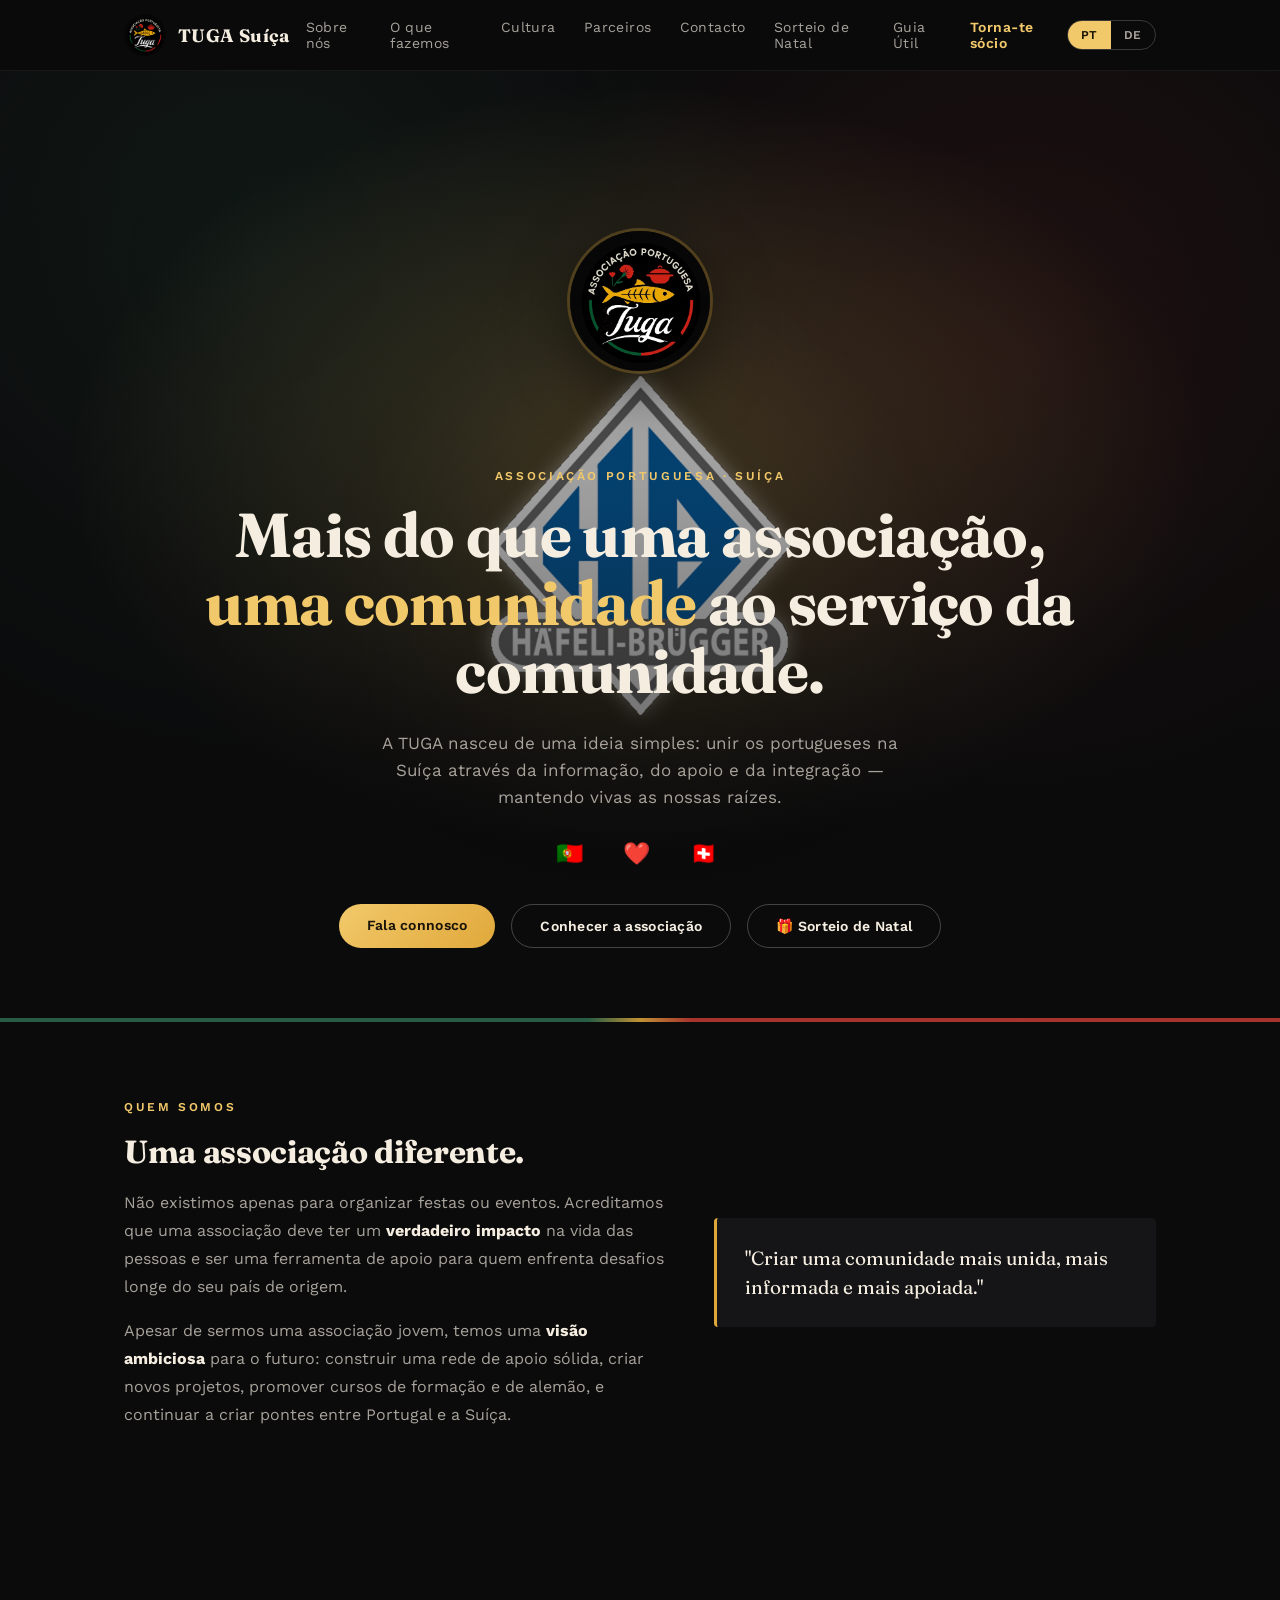
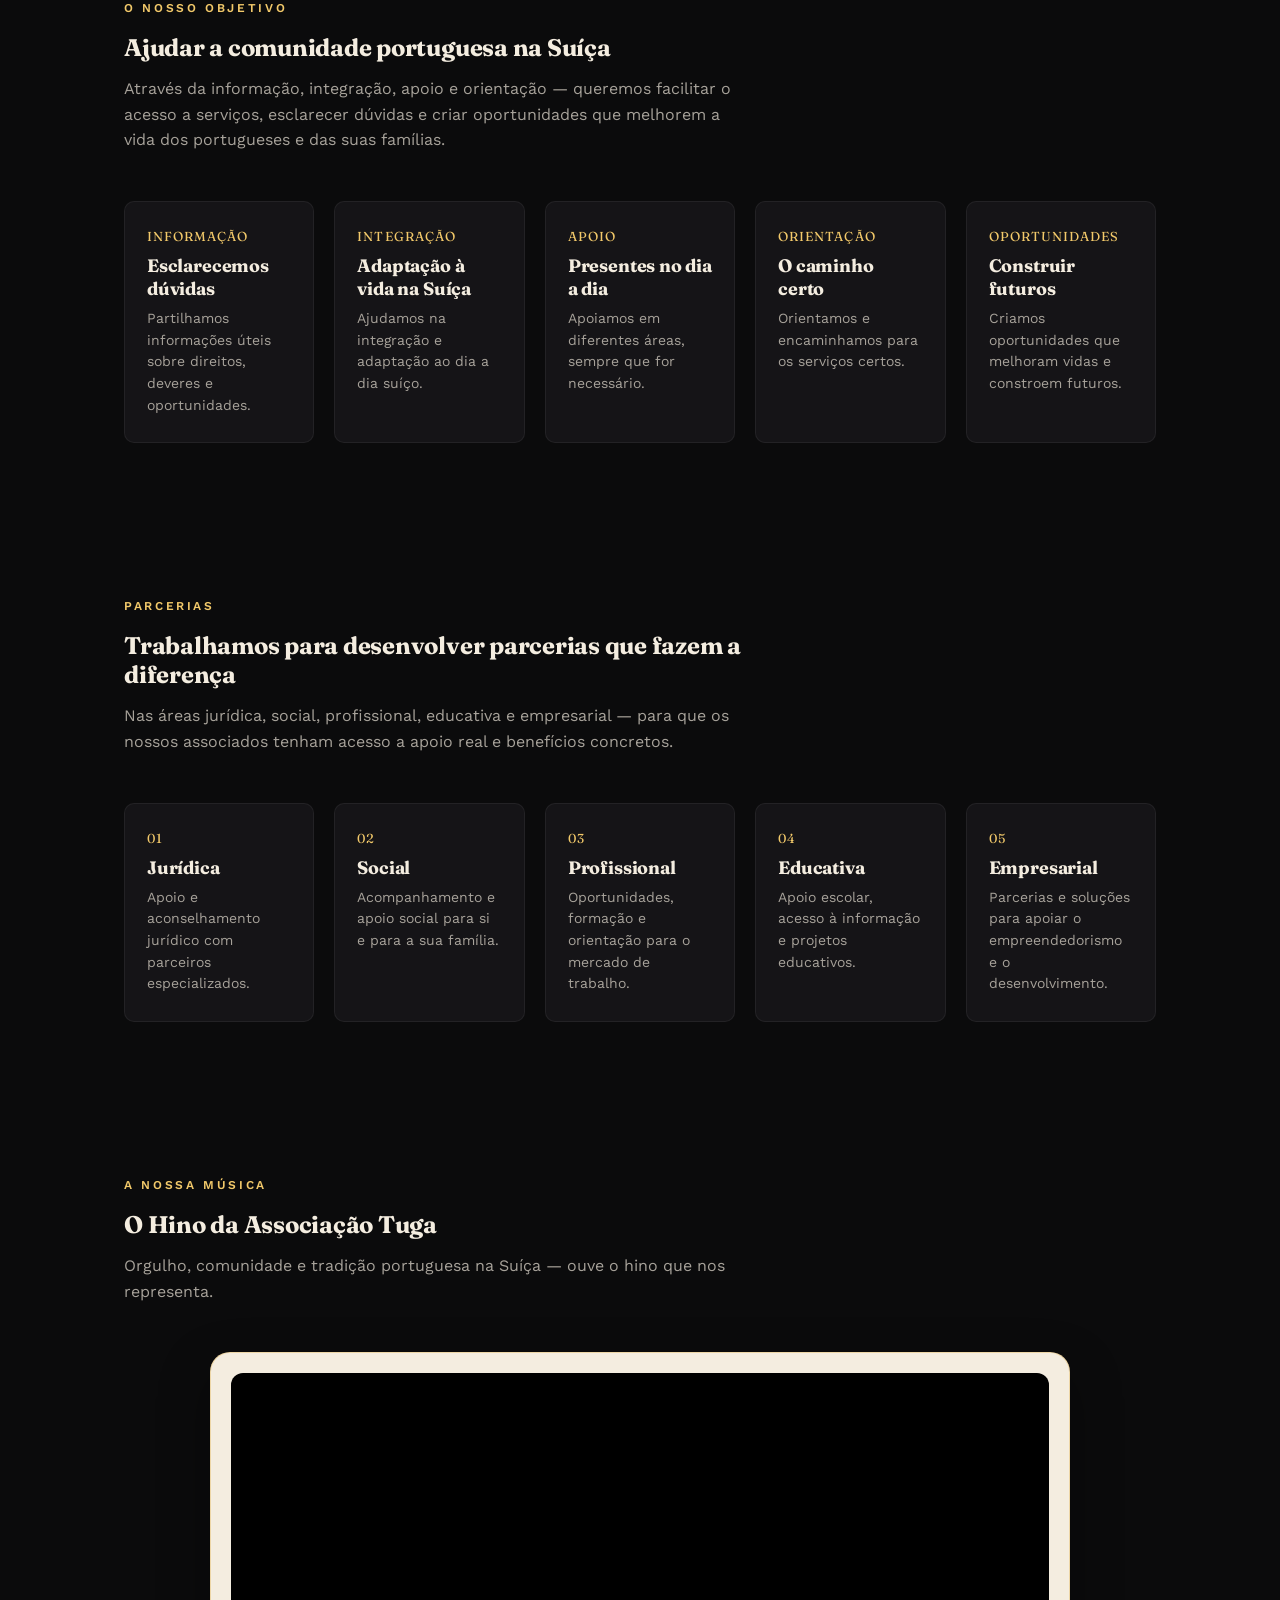
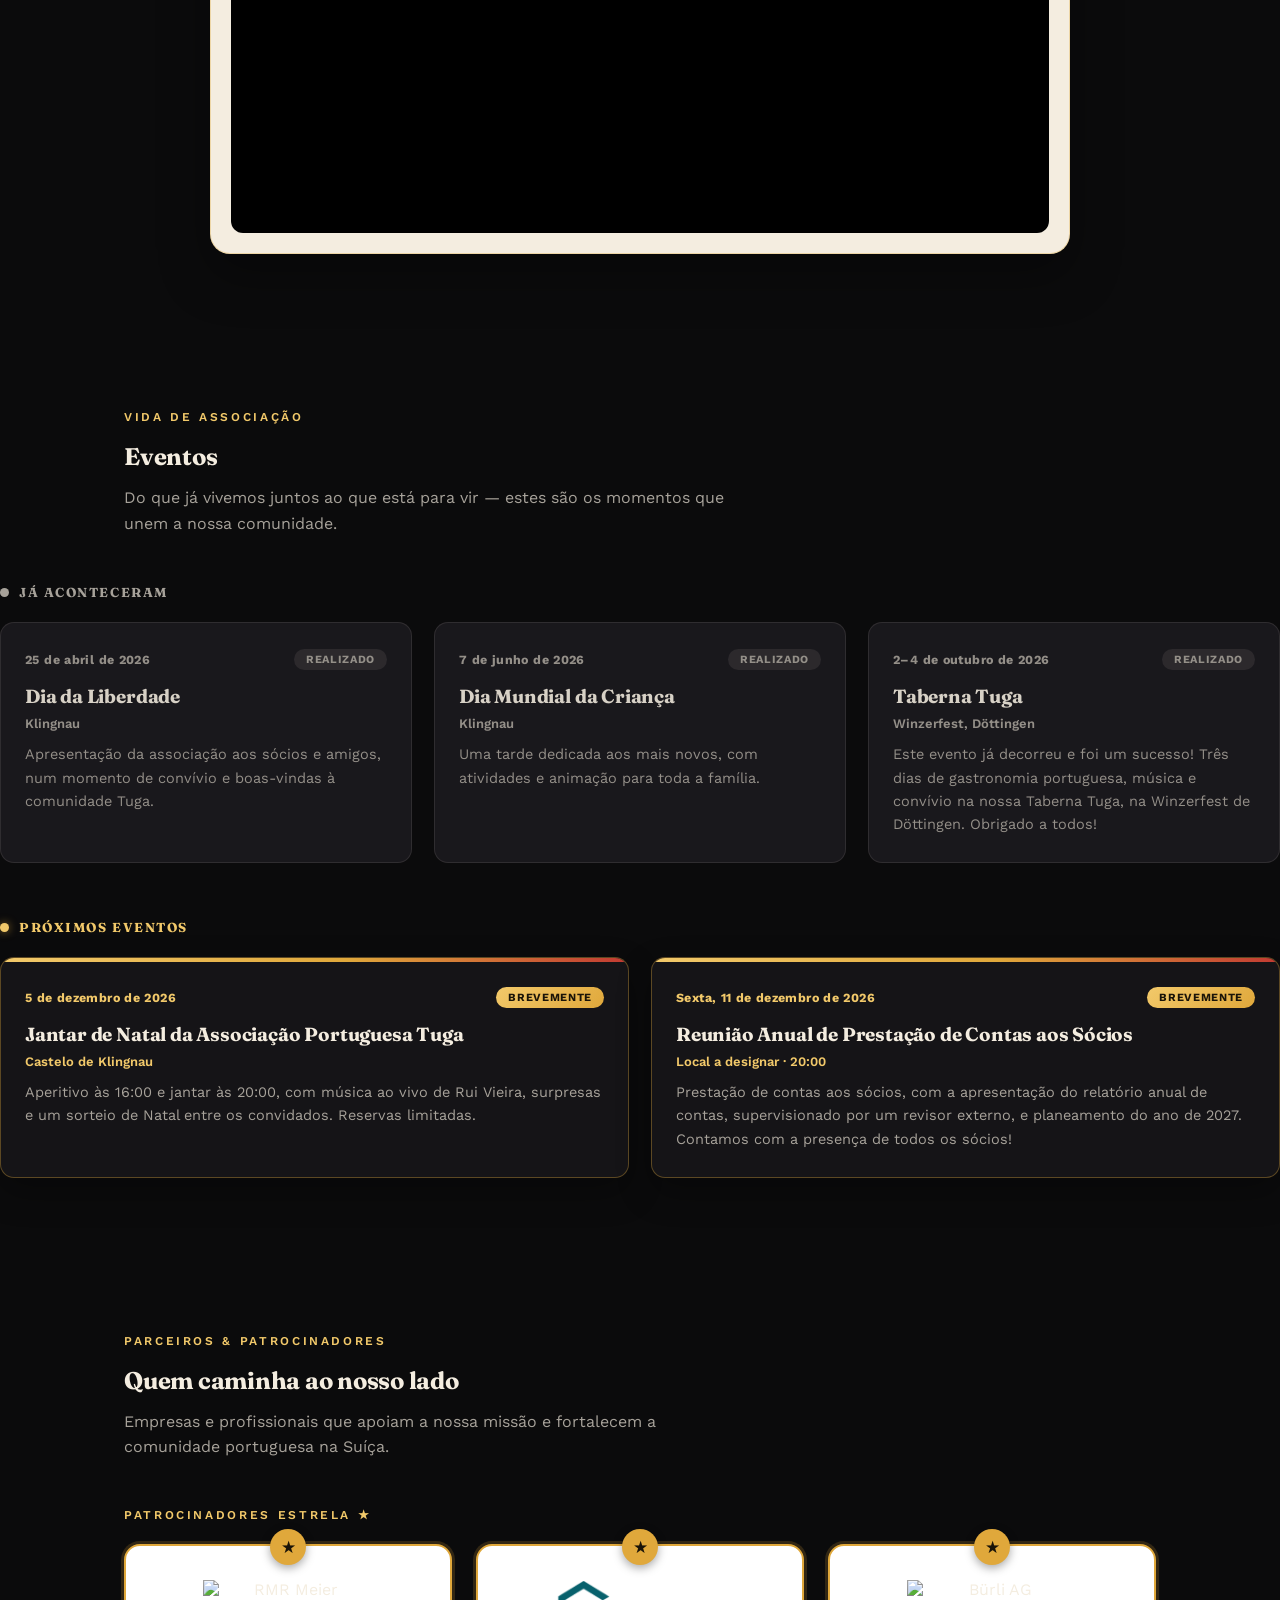
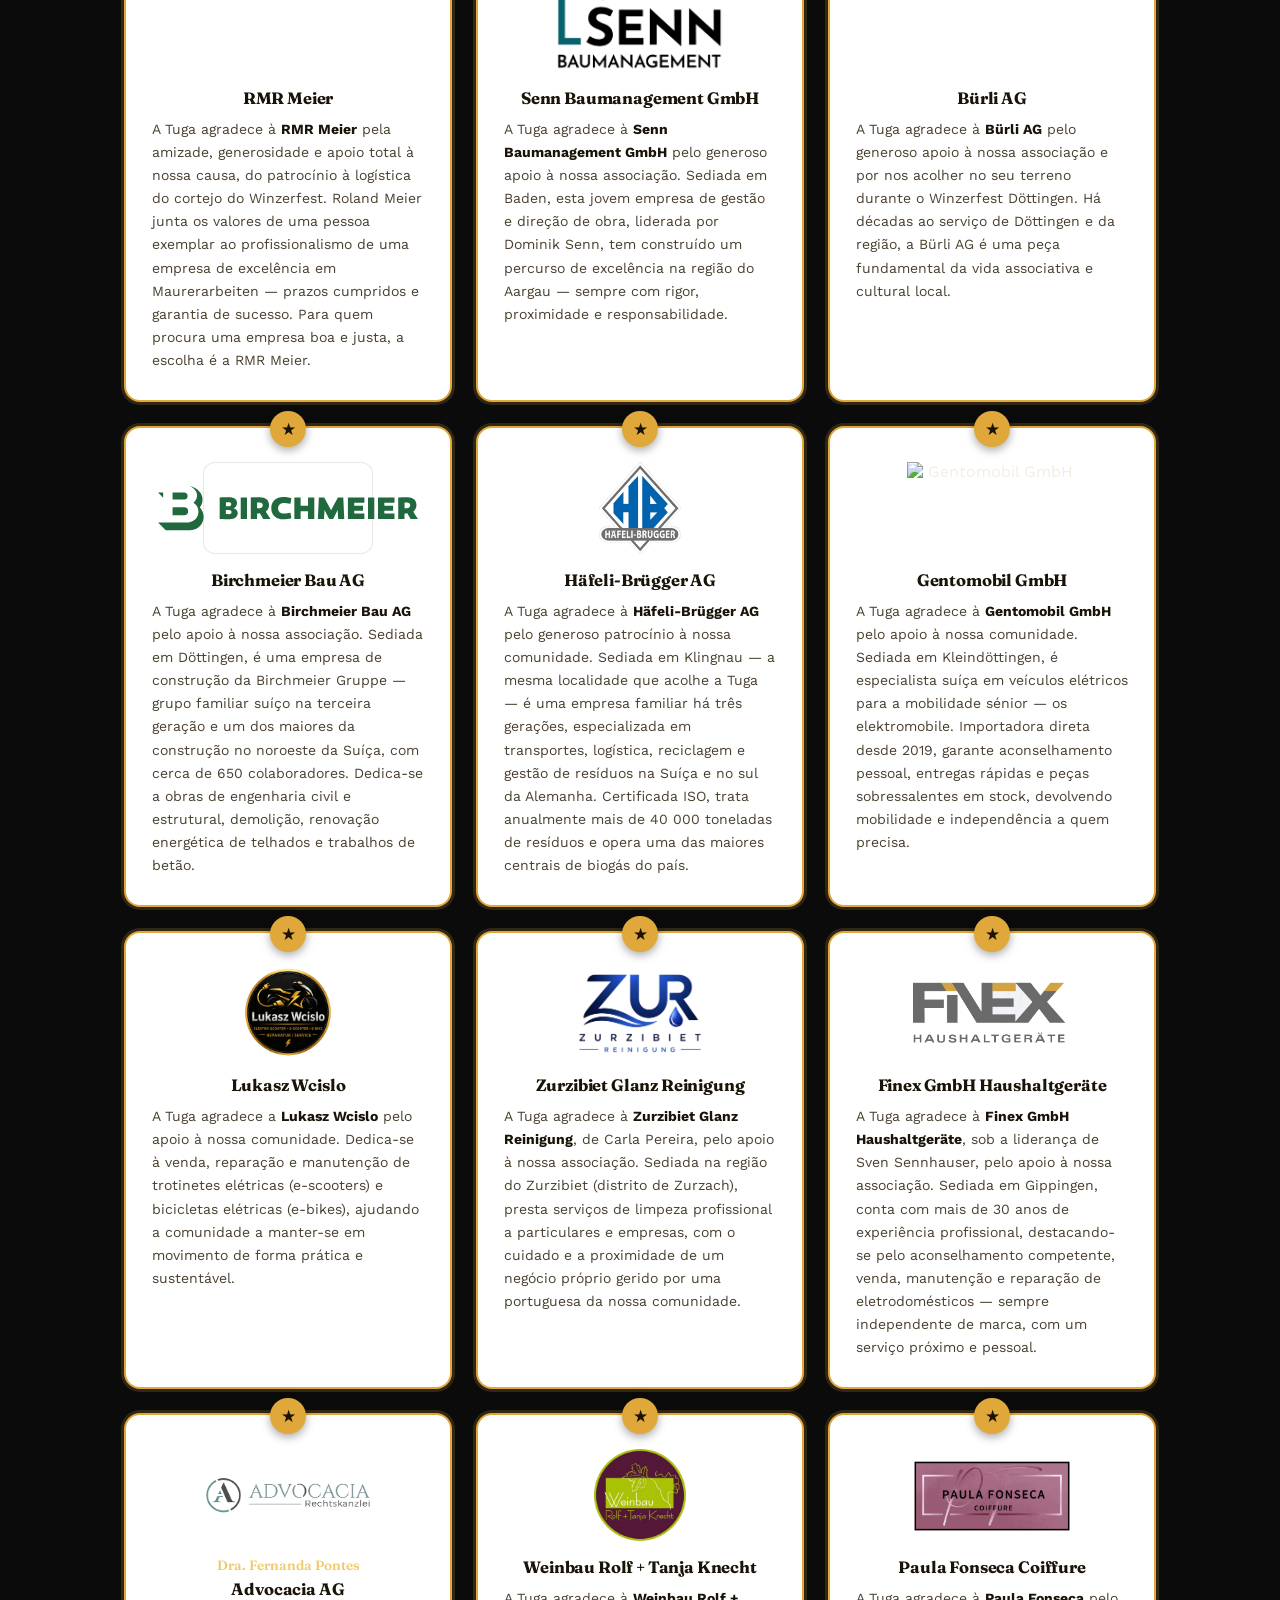
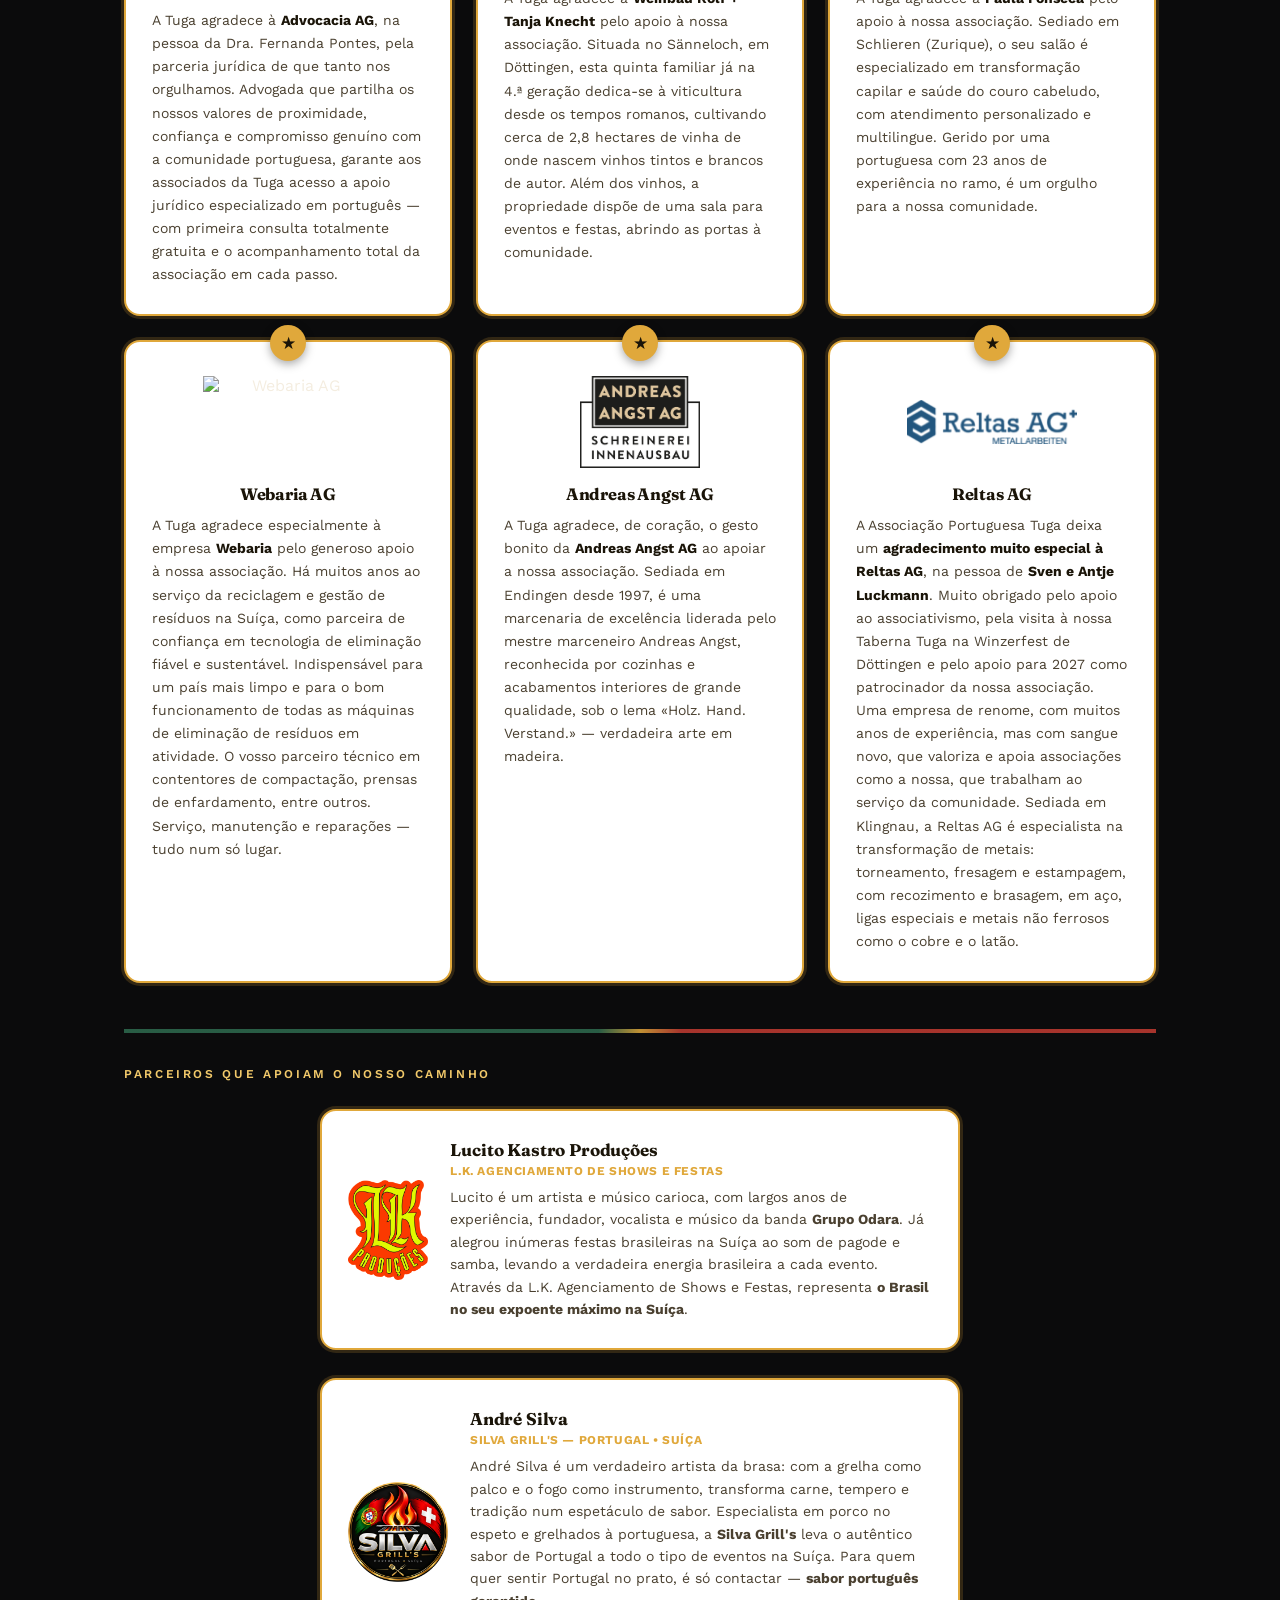
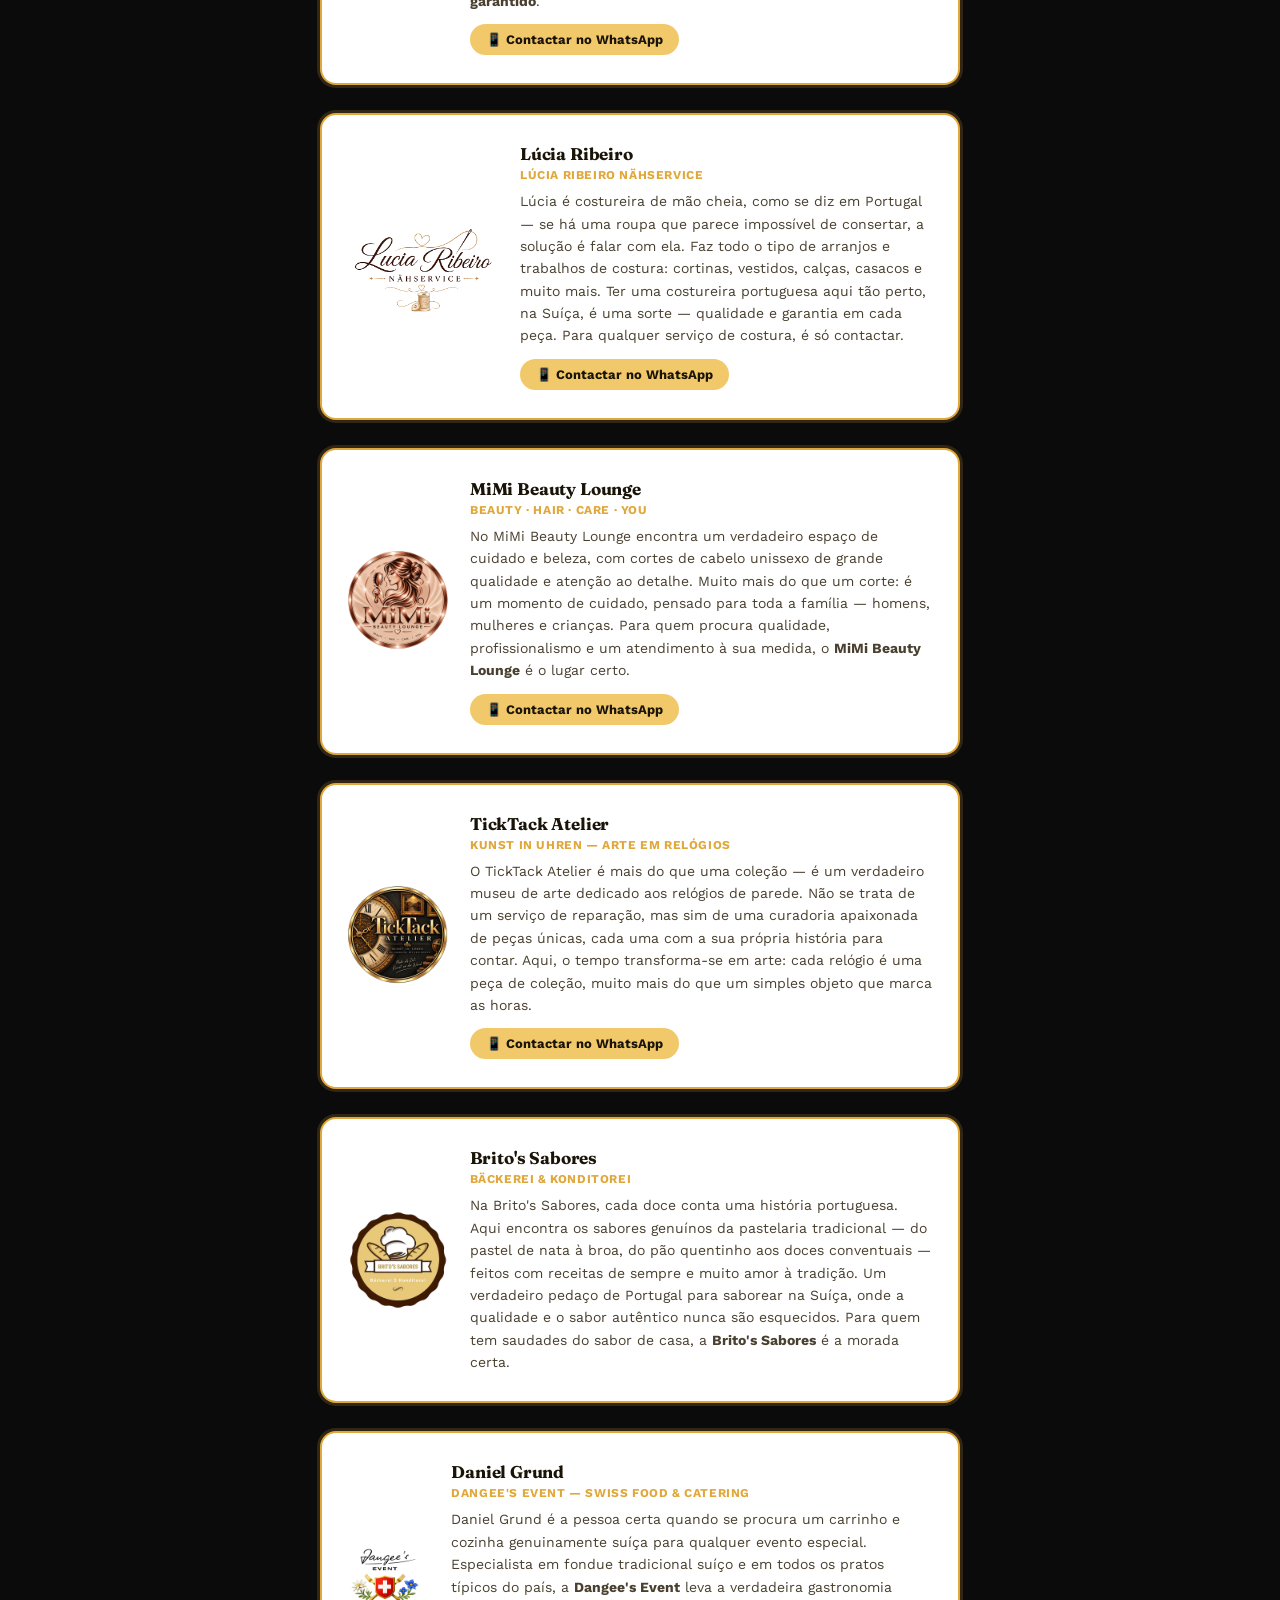
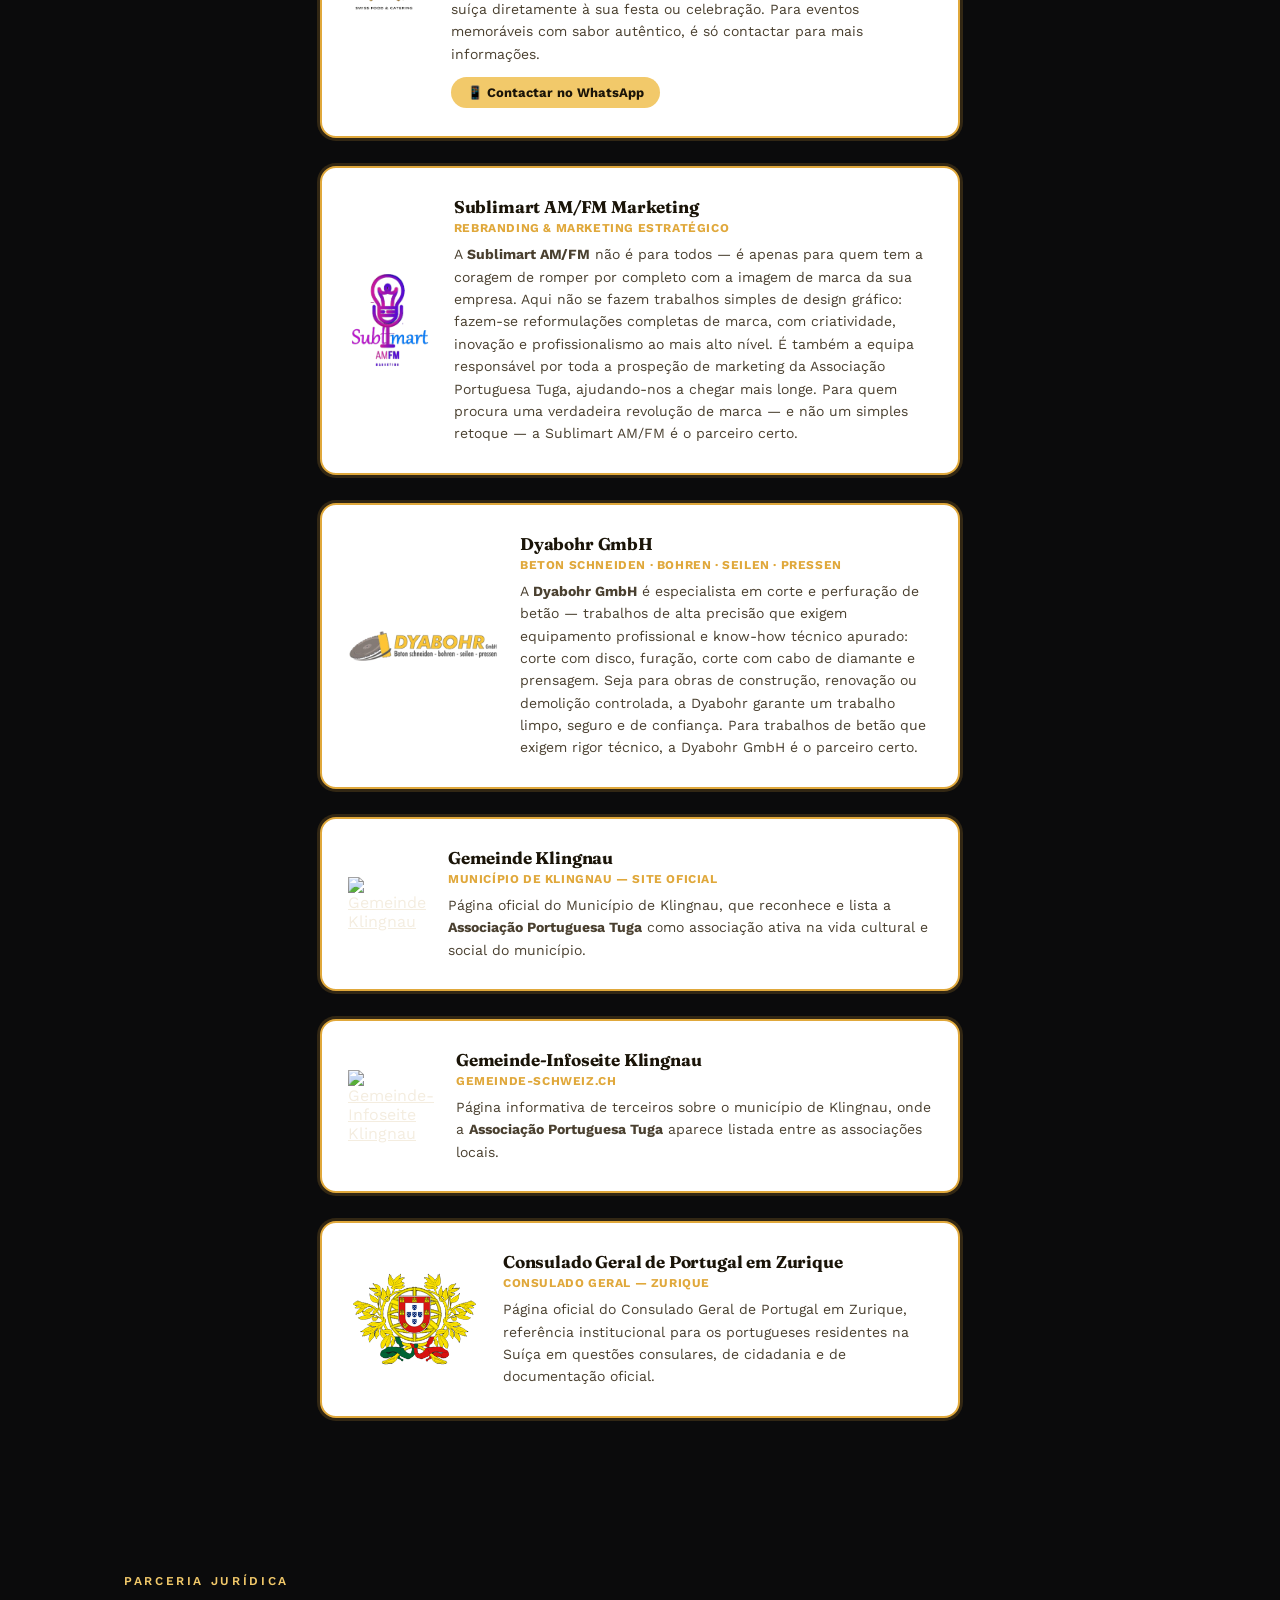
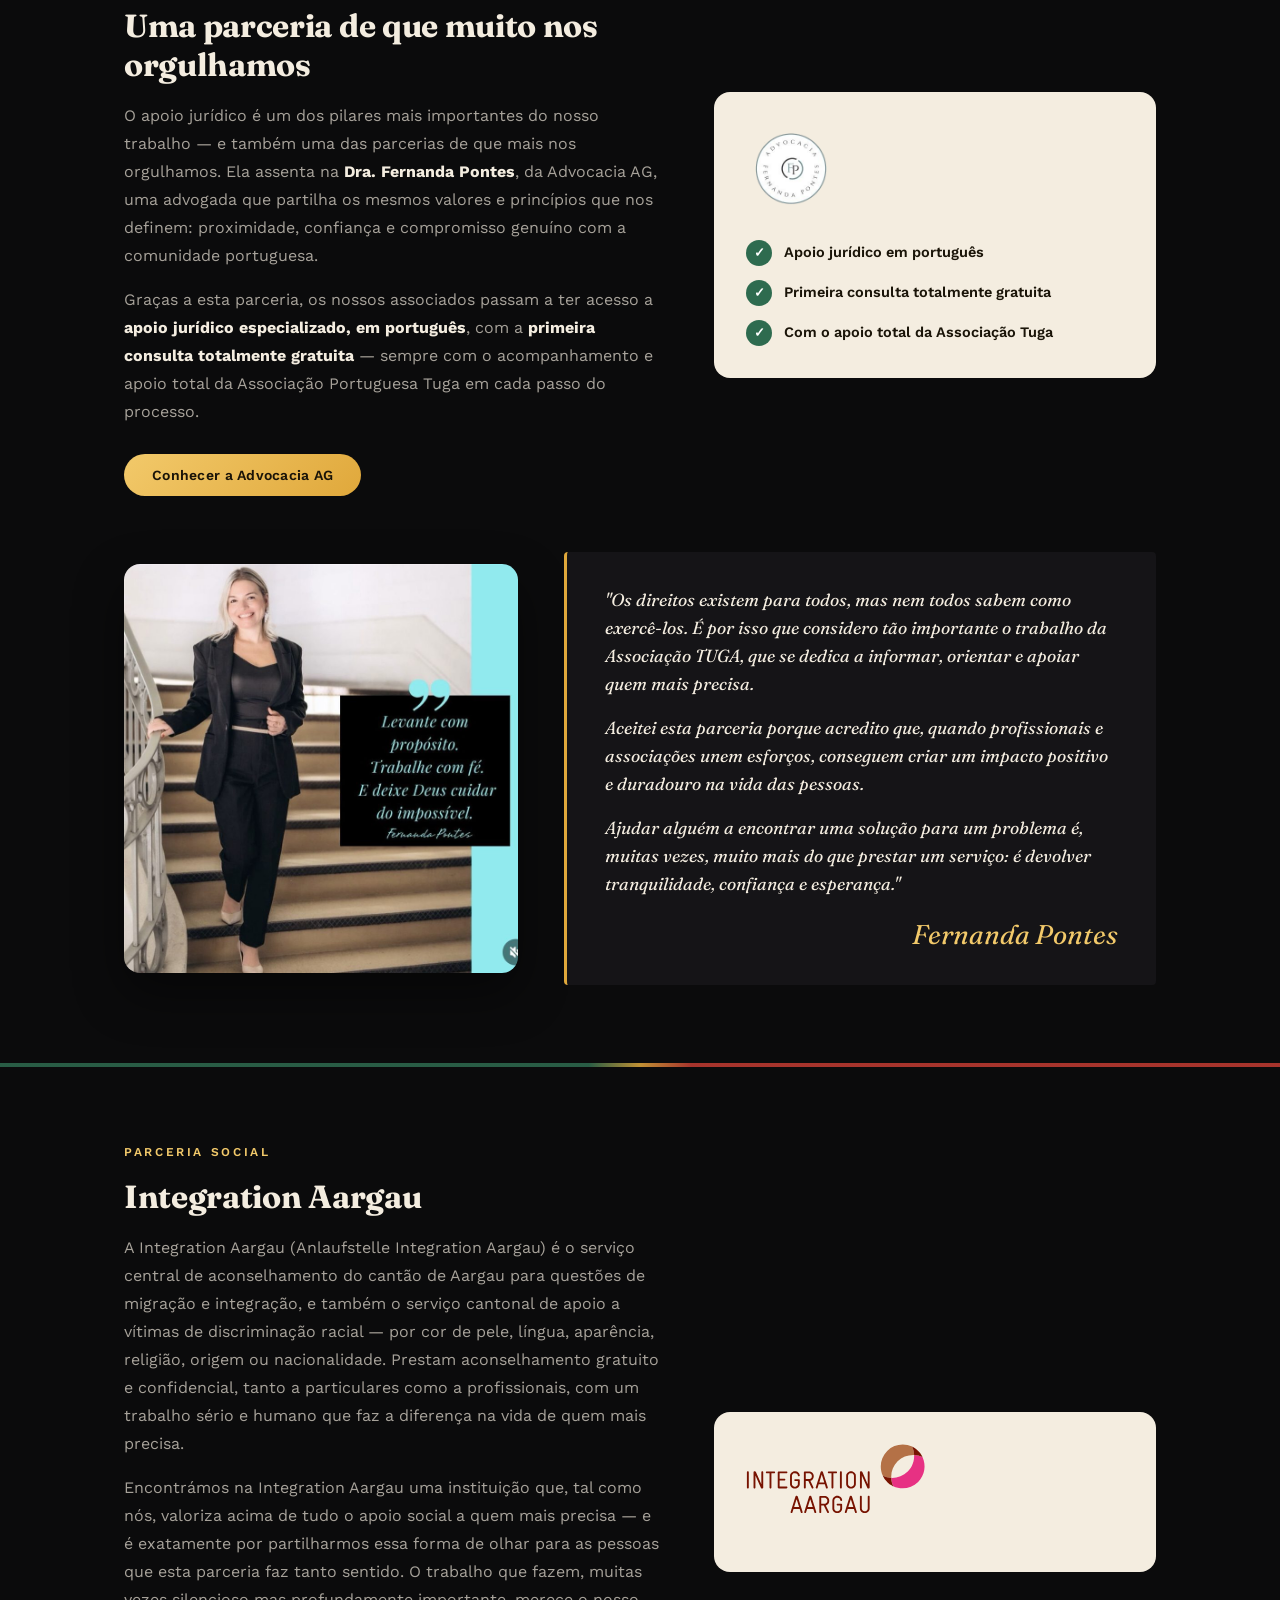
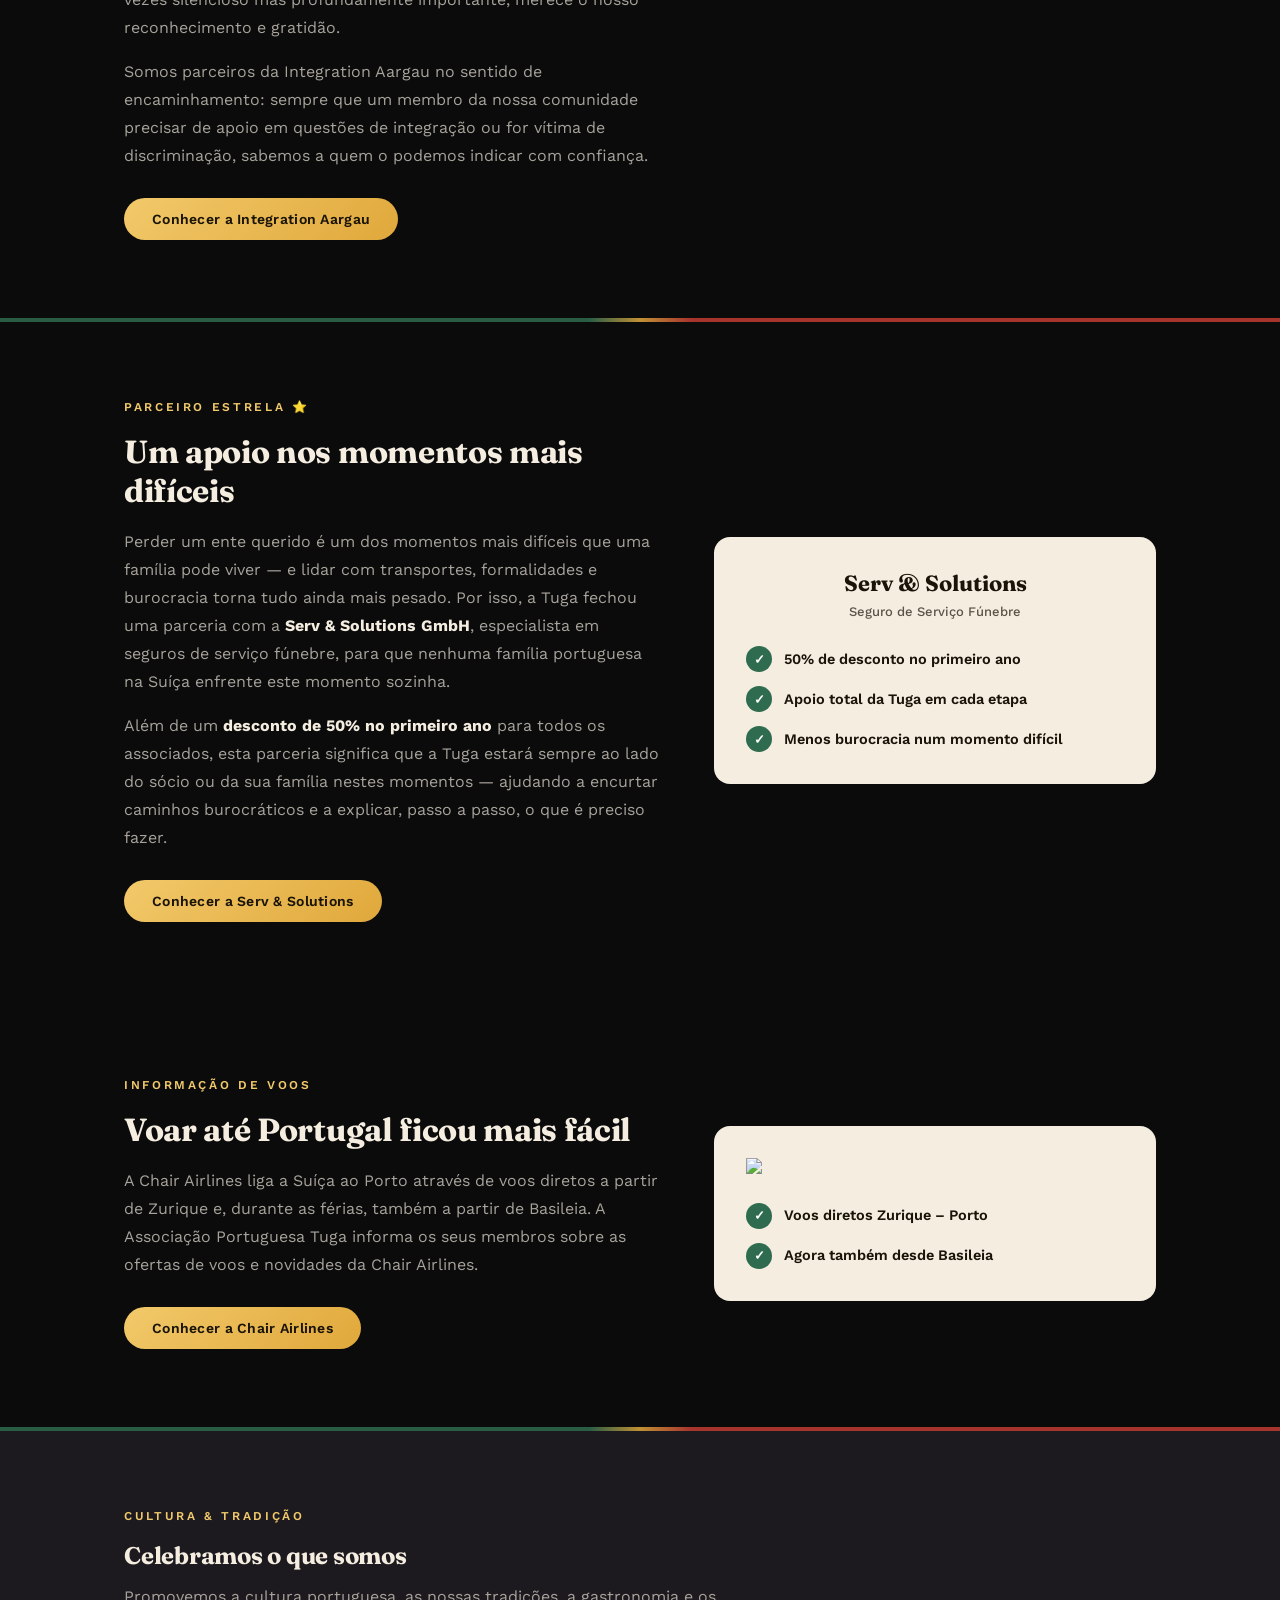
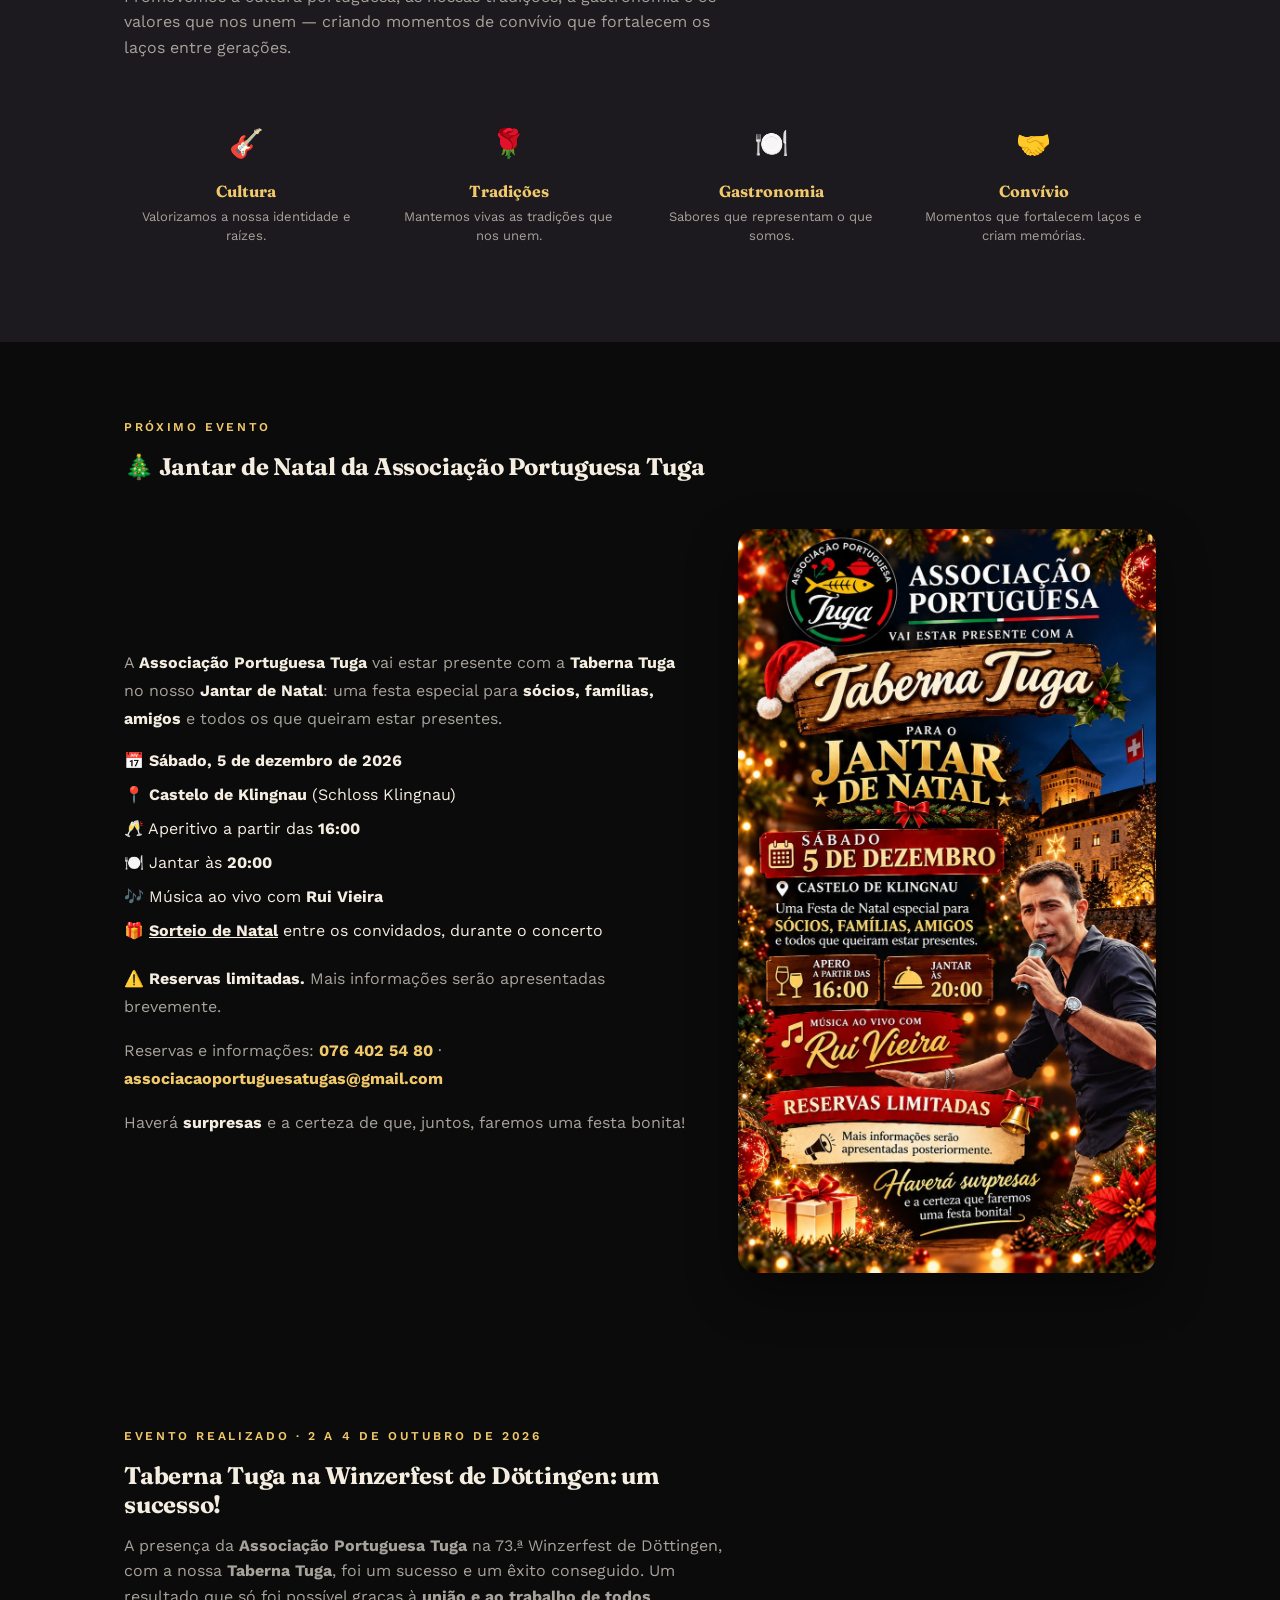
==== commit aab927ea: "Nova página Sorteio de Natal entre os convidados do jantar (5 prémios, sorteio no concerto) e ligaçõ" ====
--- a/index.html
+++ b/index.html
@@ -984,6 +984,7 @@
       <a href="#cultura" data-i18n="nav_cultura">Cultura</a>
       <a href="#parceiros" data-i18n="nav_parceiros">Parceiros</a>
       <a href="#contacto" data-i18n="nav_contacto">Contacto</a>
+      <a href="sorteio/" id="nav-sorteio" data-i18n="nav_sorteio">Sorteio de Natal</a>
       <a href="guia/" id="nav-guia" data-i18n="nav_guia">Guia Útil</a>
       <a href="https://form.jotform.com/260296871277367" target="_blank" rel="noopener" style="color:var(--gold-light); font-weight:600;" data-i18n="nav_socio">Torna-te sócio</a>
     </div>
@@ -1007,6 +1008,7 @@
   <div class="cta-row">
     <a href="#contacto" class="btn btn-primary" data-i18n="cta_falar">Fala connosco</a>
     <a href="#sobre" class="btn btn-ghost" data-i18n="cta_conhecer">Conhecer a associação</a>
+    <a href="sorteio/" id="cta-sorteio" class="btn btn-ghost" data-i18n="cta_sorteio">🎁 Sorteio de Natal</a>
   </div>
   </div>
 </div>
@@ -1168,7 +1170,7 @@
             </div>
             <h3 data-i18n="eventos_f2_titulo">Jantar de Natal da Associação Portuguesa Tuga</h3>
             <div class="event-loc" data-i18n="eventos_f2_local">Castelo de Klingnau</div>
-            <p data-i18n="eventos_f2_desc">Aperitivo às 16:00 e jantar às 20:00, com música ao vivo de Rui Vieira, e surpresas. Reservas limitadas.</p>
+            <p data-i18n="eventos_f2_desc">Aperitivo às 16:00 e jantar às 20:00, com música ao vivo de Rui Vieira, surpresas e um sorteio de Natal entre os convidados. Reservas limitadas.</p>
           </div>
           <div class="event-card is-upcoming">
             <div class="event-card-top">
@@ -1507,7 +1509,7 @@
     <div class="xmas-grid">
       <div class="xmas-info">
         <p data-i18n="xmas_intro">A <strong>Associação Portuguesa Tuga</strong> vai estar presente com a <strong>Taberna Tuga</strong> no nosso <strong>Jantar de Natal</strong>: uma festa especial para <strong>sócios, famílias, amigos</strong> e todos os que queiram estar presentes.</p>
-        <ul class="xmas-list" data-i18n-html="xmas_list"><li>📅 <strong>Sábado, 5 de dezembro de 2026</strong></li><li>📍 <strong>Castelo de Klingnau</strong> (Schloss Klingnau)</li><li>🥂 Aperitivo a partir das <strong>16:00</strong></li><li>🍽️ Jantar às <strong>20:00</strong></li><li>🎶 Música ao vivo com <strong>Rui Vieira</strong></li></ul>
+        <ul class="xmas-list" data-i18n-html="xmas_list"><li>📅 <strong>Sábado, 5 de dezembro de 2026</strong></li><li>📍 <strong>Castelo de Klingnau</strong> (Schloss Klingnau)</li><li>🥂 Aperitivo a partir das <strong>16:00</strong></li><li>🍽️ Jantar às <strong>20:00</strong></li><li>🎶 Música ao vivo com <strong>Rui Vieira</strong></li><li>🎁 <a href="sorteio/"><strong>Sorteio de Natal</strong></a> entre os convidados, durante o concerto</li></ul>
         <p data-i18n="xmas_limited">⚠️ <strong>Reservas limitadas.</strong> Mais informações serão apresentadas brevemente.</p>
         <p class="xmas-contact" data-i18n-html="xmas_contact">Reservas e informações: <a href="tel:+41764025480">076 402 54 80</a> · <a href="mailto:associacaoportuguesatugas@gmail.com">associacaoportuguesatugas@gmail.com</a></p>
         <p data-i18n="xmas_outro">Haverá <strong>surpresas</strong> e a certeza de que, juntos, faremos uma festa bonita!</p>
@@ -1708,6 +1710,8 @@
     nav_cultura: "Cultura",
     nav_contacto: "Contacto",
     nav_guia: "Guia Útil",
+    nav_sorteio: "Sorteio de Natal",
+    cta_sorteio: "🎁 Sorteio de Natal",
     nav_parceiros: "Parceiros",
     nav_socio: "Torna-te sócio",
     hero_eyebrow: "Associação Portuguesa · Suíça",
@@ -1746,7 +1750,7 @@
     xmas_eyebrow: "Próximo evento",
     xmas_h2: "🎄 Jantar de Natal da Associação Portuguesa Tuga",
     xmas_intro: "A <strong>Associação Portuguesa Tuga</strong> vai estar presente com a <strong>Taberna Tuga</strong> no nosso <strong>Jantar de Natal</strong>: uma festa especial para <strong>sócios, famílias, amigos</strong> e todos os que queiram estar presentes.",
-    xmas_list: "<li>📅 <strong>Sábado, 5 de dezembro de 2026</strong></li><li>📍 <strong>Castelo de Klingnau</strong> (Schloss Klingnau)</li><li>🥂 Aperitivo a partir das <strong>16:00</strong></li><li>🍽️ Jantar às <strong>20:00</strong></li><li>🎶 Música ao vivo com <strong>Rui Vieira</strong></li>",
+    xmas_list: "<li>📅 <strong>Sábado, 5 de dezembro de 2026</strong></li><li>📍 <strong>Castelo de Klingnau</strong> (Schloss Klingnau)</li><li>🥂 Aperitivo a partir das <strong>16:00</strong></li><li>🍽️ Jantar às <strong>20:00</strong></li><li>🎶 Música ao vivo com <strong>Rui Vieira</strong></li><li>🎁 <a href=\"sorteio/\"><strong>Sorteio de Natal</strong></a> entre os convidados, durante o concerto</li>",
     xmas_limited: "⚠️ <strong>Reservas limitadas.</strong> Mais informações serão apresentadas brevemente.",
     xmas_contact: "Reservas e informações: <a href=\"tel:+41764025480\">076 402 54 80</a> · <a href=\"mailto:associacaoportuguesatugas@gmail.com\">associacaoportuguesatugas@gmail.com</a>",
     xmas_outro: "Haverá <strong>surpresas</strong> e a certeza de que, juntos, faremos uma festa bonita!",
@@ -1803,7 +1807,7 @@
     eventos_f2_tag: "Brevemente",
     eventos_f2_titulo: "Jantar de Natal da Associação Portuguesa Tuga",
     eventos_f2_local: "Castelo de Klingnau",
-    eventos_f2_desc: "Aperitivo às 16:00 e jantar às 20:00, com música ao vivo de Rui Vieira, e surpresas. Reservas limitadas.",
+    eventos_f2_desc: "Aperitivo às 16:00 e jantar às 20:00, com música ao vivo de Rui Vieira, surpresas e um sorteio de Natal entre os convidados. Reservas limitadas.",
     eventos_f3_data: "Sexta, 11 de dezembro de 2026",
     eventos_f3_tag: "Brevemente",
     eventos_f3_titulo: "Reunião Anual de Prestação de Contas aos Sócios",
@@ -1909,6 +1913,8 @@
     nav_cultura: "Kultur",
     nav_contacto: "Kontakt",
     nav_guia: "Nützliche Infos",
+    nav_sorteio: "Weihnachtsverlosung",
+    cta_sorteio: "🎁 Weihnachtsverlosung",
     nav_parceiros: "Partner",
     nav_socio: "Mitglied werden",
     hero_eyebrow: "Portugiesischer Verein · Schweiz",
@@ -1947,7 +1953,7 @@
     xmas_eyebrow: "Nächster Anlass",
     xmas_h2: "🎄 Weihnachtsessen der Associação Portuguesa Tuga",
     xmas_intro: "Die <strong>Associação Portuguesa Tuga</strong> lädt mit der <strong>Taberna Tuga</strong> zu ihrem <strong>Weihnachtsessen</strong> ein: ein besonderes Weihnachtsfest für <strong>Mitglieder, Familien, Freunde</strong> und alle, die dabei sein möchten.",
-    xmas_list: "<li>📅 <strong>Samstag, 5. Dezember 2026</strong></li><li>📍 <strong>Schloss Klingnau</strong></li><li>🥂 Apéro ab <strong>16:00 Uhr</strong></li><li>🍽️ Abendessen ab <strong>20:00 Uhr</strong></li><li>🎶 Live-Musik mit <strong>Rui Vieira</strong></li>",
+    xmas_list: "<li>📅 <strong>Samstag, 5. Dezember 2026</strong></li><li>📍 <strong>Schloss Klingnau</strong></li><li>🥂 Apéro ab <strong>16:00 Uhr</strong></li><li>🍽️ Abendessen ab <strong>20:00 Uhr</strong></li><li>🎶 Live-Musik mit <strong>Rui Vieira</strong></li><li>🎁 <a href=\"sorteio/\"><strong>Weihnachtsverlosung</strong></a> unter den Gästen, während des Konzerts</li>",
     xmas_limited: "⚠️ <strong>Reservierungen begrenzt.</strong> Weitere Informationen werden zu einem späteren Zeitpunkt bekannt gegeben.",
     xmas_contact: "Reservierungen und Informationen: <a href=\"tel:+41764025480\">076 402 54 80</a> · <a href=\"mailto:associacaoportuguesatugas@gmail.com\">associacaoportuguesatugas@gmail.com</a>",
     xmas_outro: "Es wird <strong>Überraschungen</strong> geben, und wir sind sicher, dass wir gemeinsam ein wunderschönes Fest feiern werden!",
@@ -2004,7 +2010,7 @@
     eventos_f2_tag: "Demnächst",
     eventos_f2_titulo: "Weihnachtsessen der Associação Portuguesa Tuga",
     eventos_f2_local: "Schloss Klingnau",
-    eventos_f2_desc: "Apéro ab 16:00 Uhr und Abendessen ab 20:00 Uhr, mit Live-Musik von Rui Vieira, und Überraschungen. Reservierungen begrenzt.",
+    eventos_f2_desc: "Apéro ab 16:00 Uhr und Abendessen ab 20:00 Uhr, mit Live-Musik von Rui Vieira, Überraschungen und einer Weihnachtsverlosung unter den Gästen. Reservierungen begrenzt.",
     eventos_f3_data: "Freitag, 11. Dezember 2026",
     eventos_f3_tag: "Demnächst",
     eventos_f3_titulo: "Jahresversammlung mit Rechenschaftsbericht an die Mitglieder",
@@ -2119,6 +2125,7 @@
     if (['sobre_p1','sobre_p2'].includes(key)) el.innerHTML = translations[lang][key];
   });
   document.getElementById('html-root').setAttribute('lang', lang);
+  ['nav-sorteio','cta-sorteio'].forEach(function(id){ var e = document.getElementById(id); if (e) e.setAttribute('href', 'sorteio/?lang=' + lang); });
   ['nav-guia','nav-guia-m'].forEach(function(id){ var e = document.getElementById(id); if (e) e.setAttribute('href', 'guia/?lang=' + lang); });
   document.querySelectorAll('[data-lang-btn]').forEach(btn => {
     btn.classList.toggle('active', btn.getAttribute('data-lang-btn') === lang);
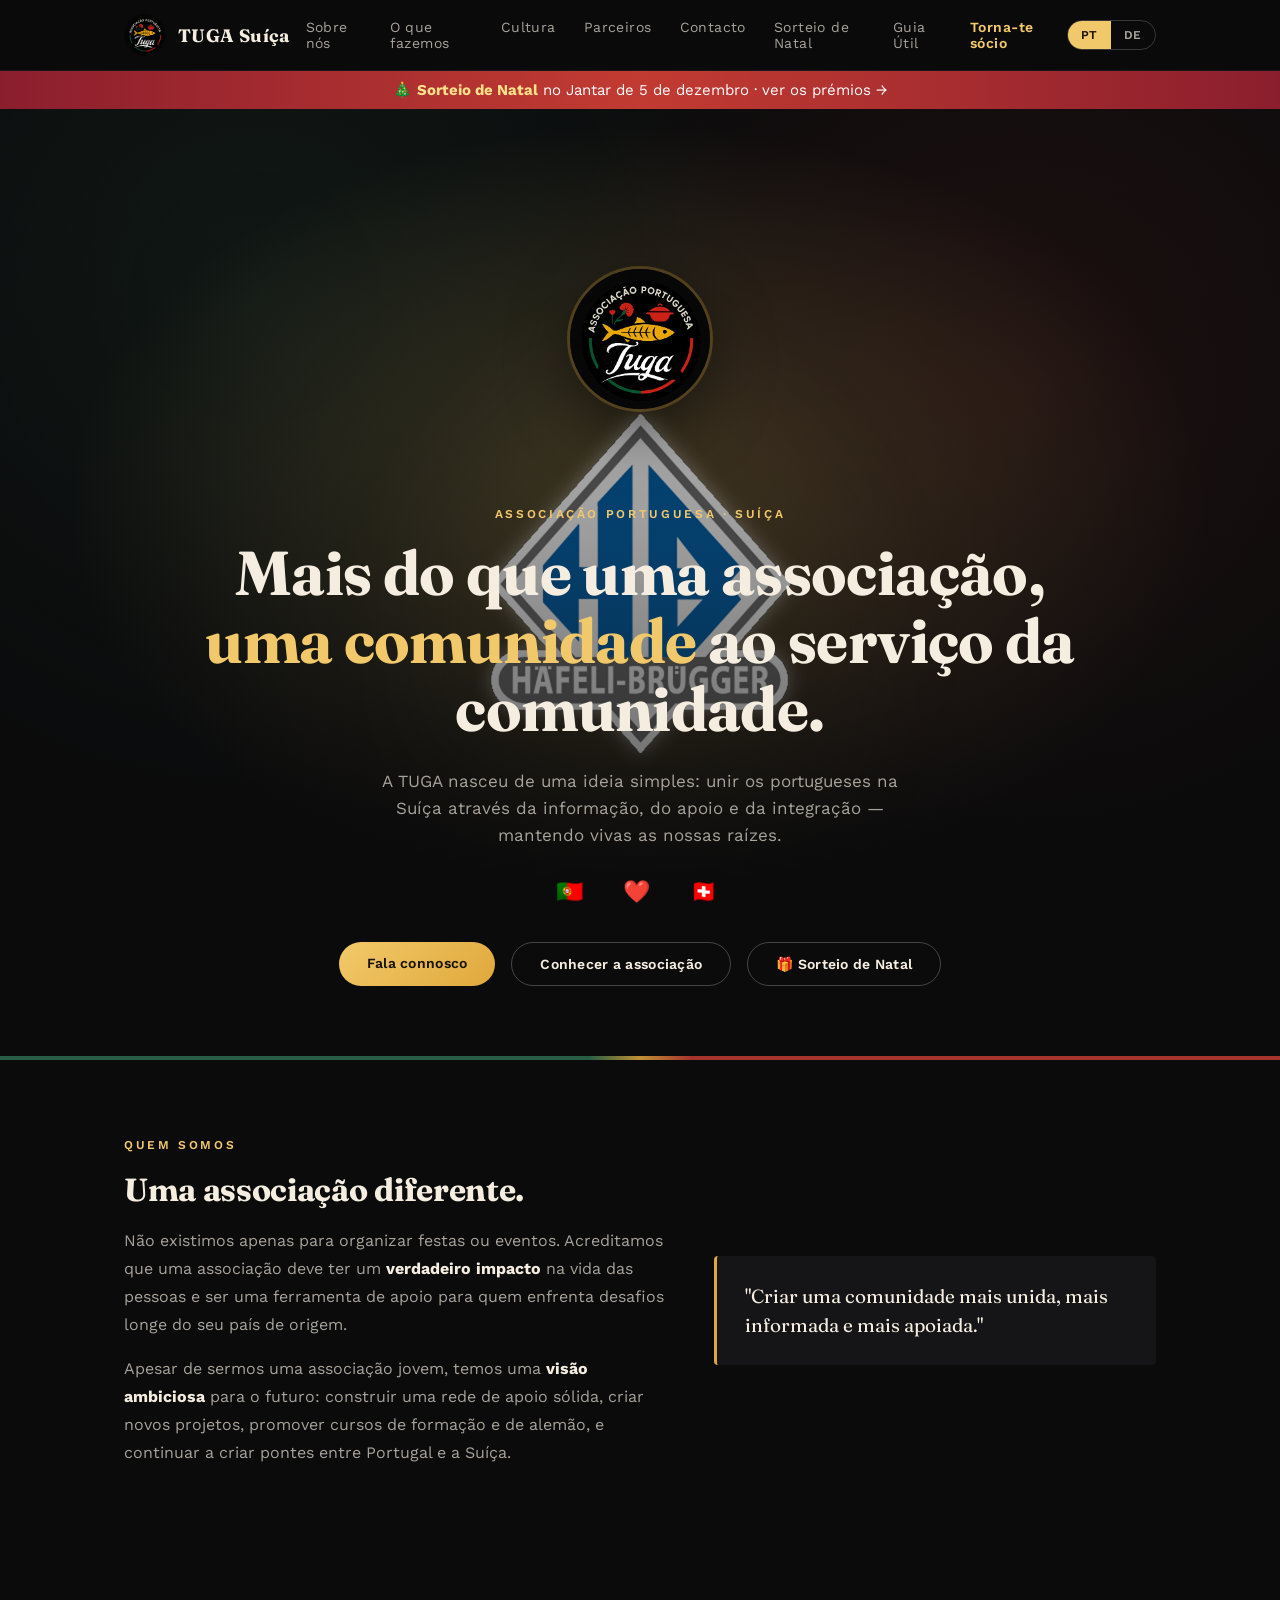
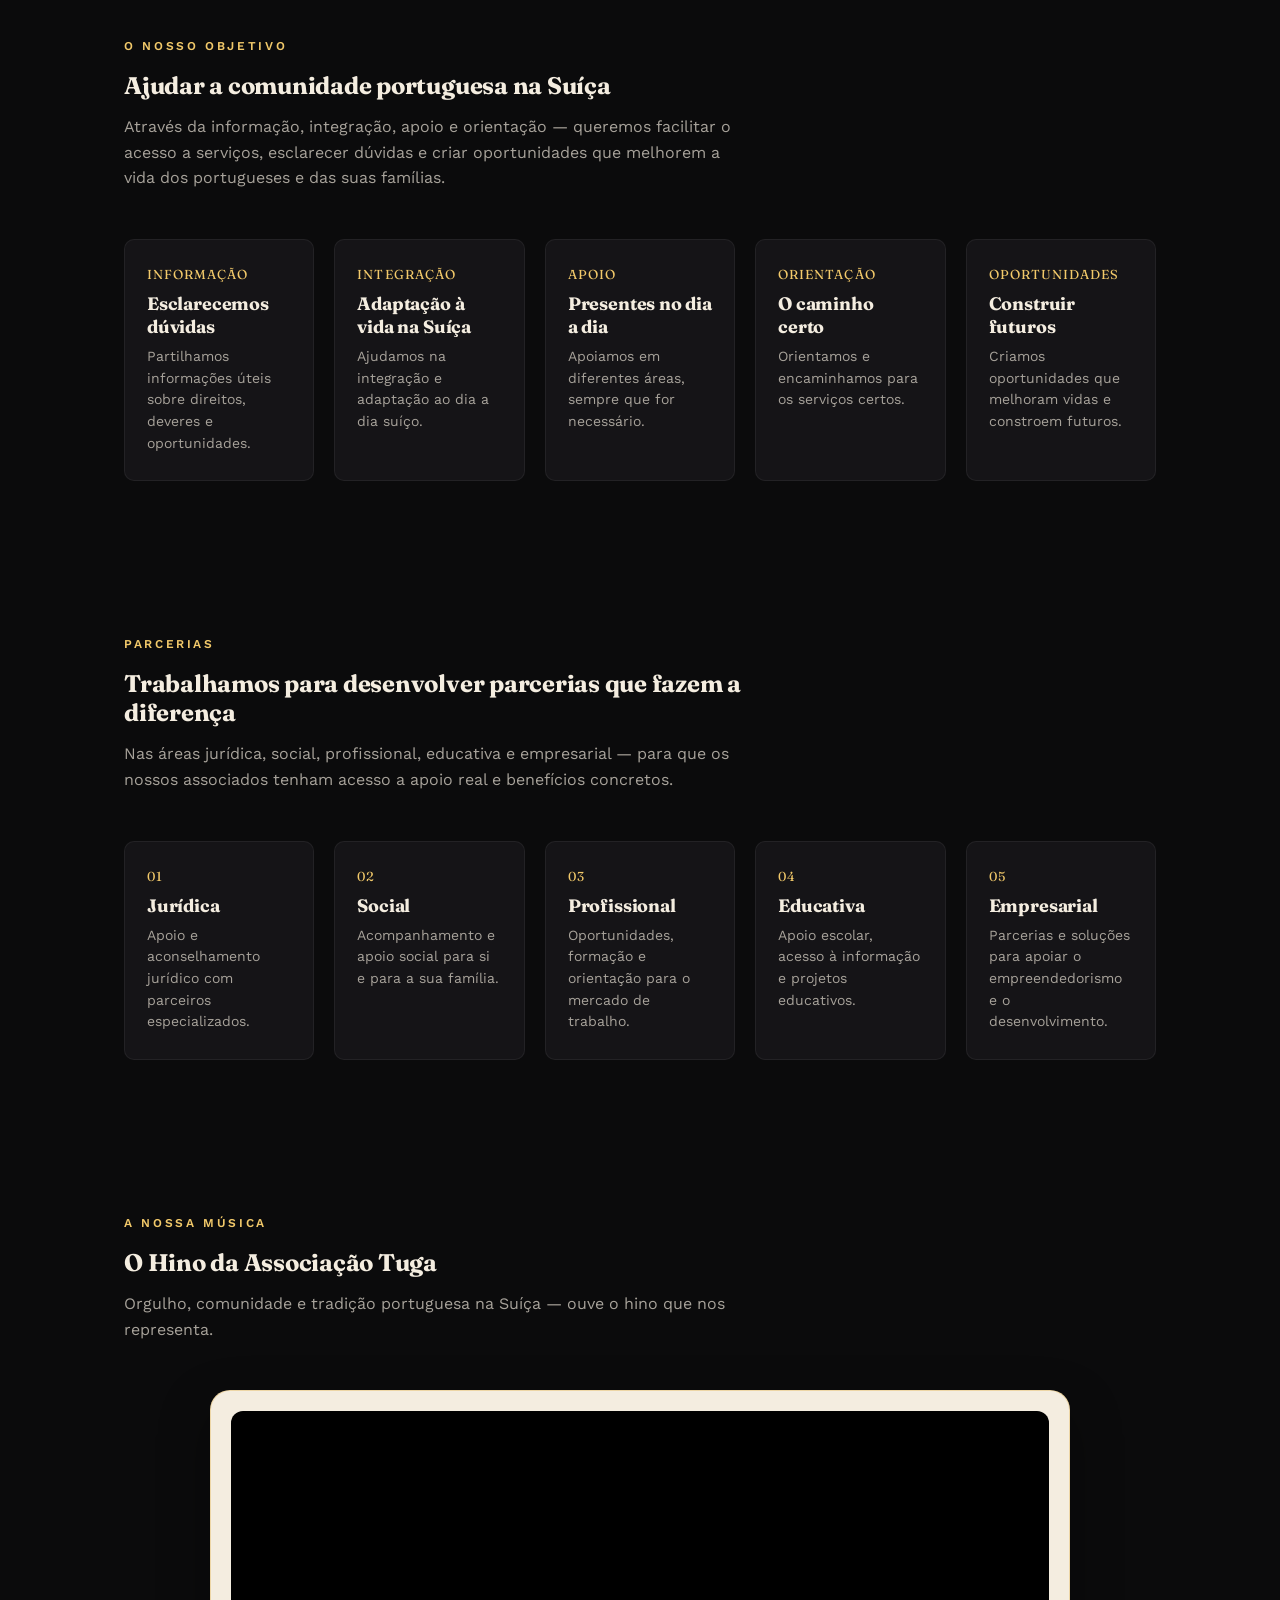
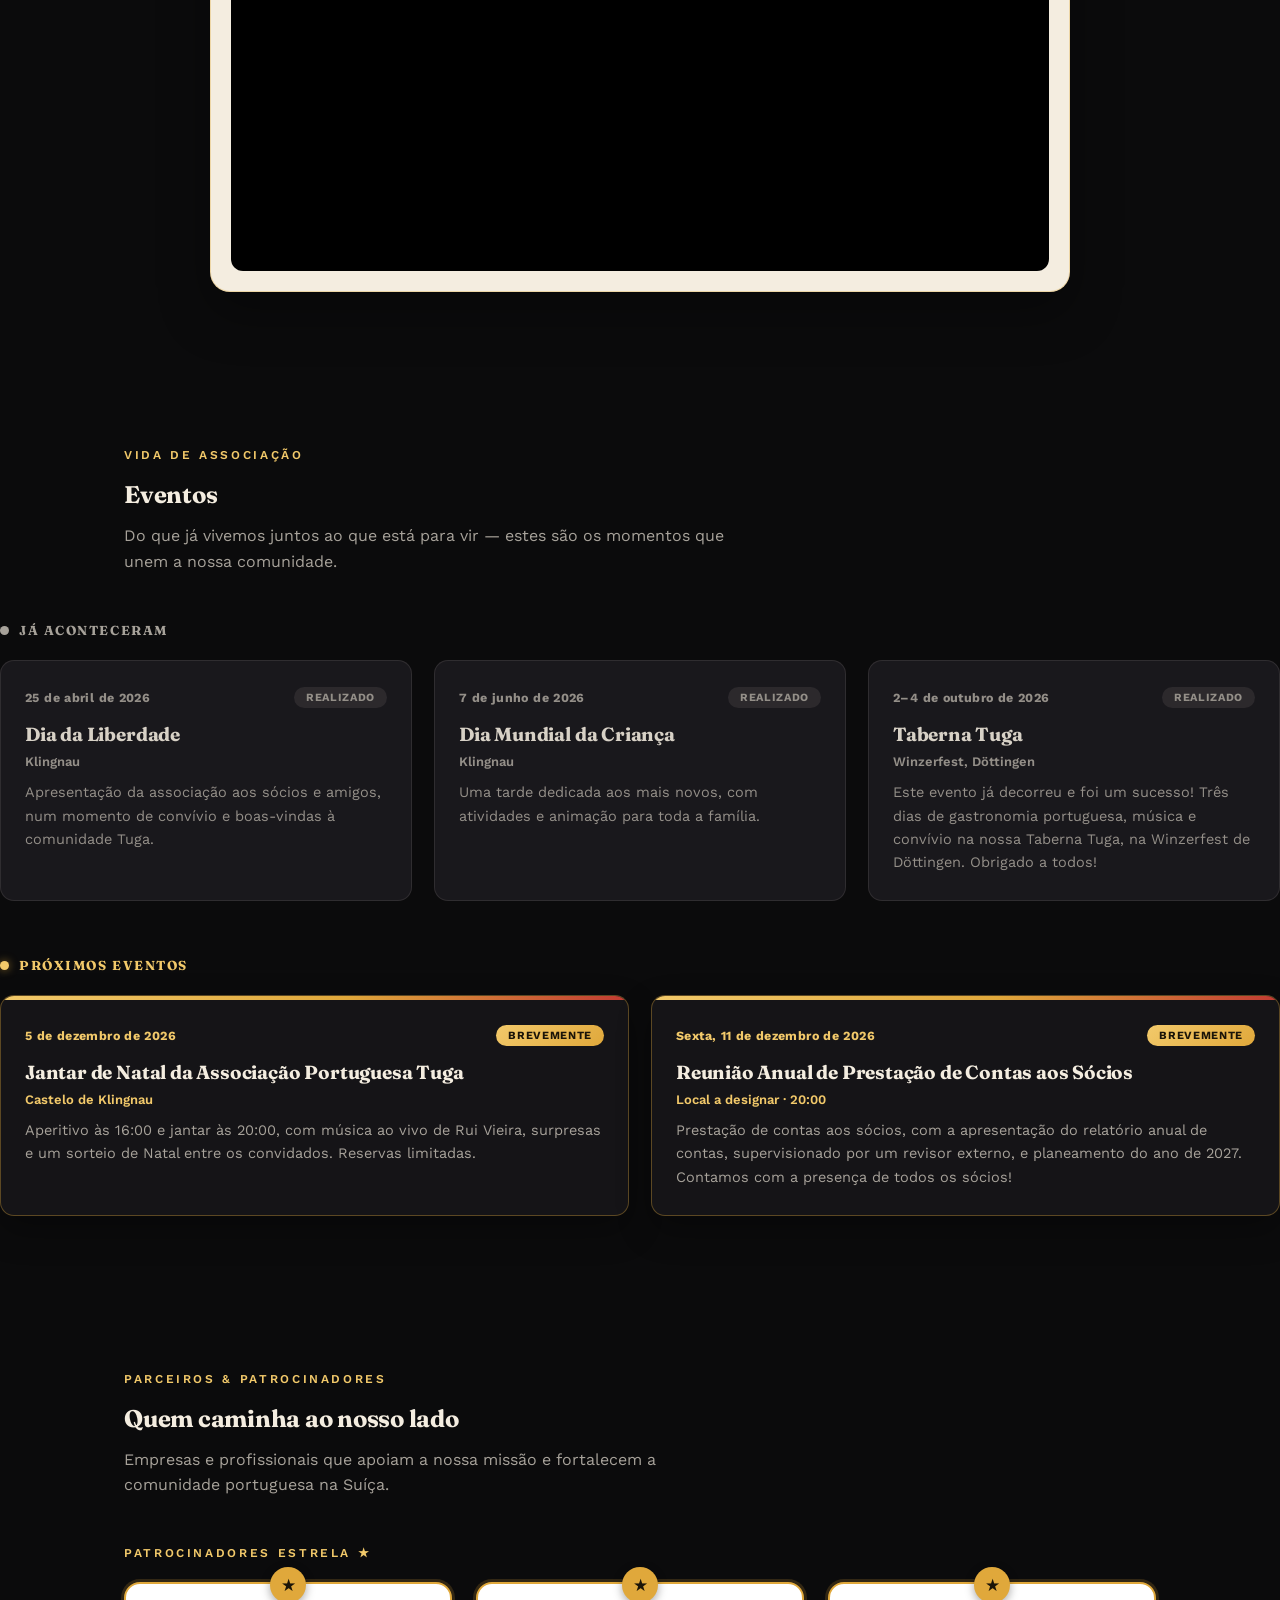
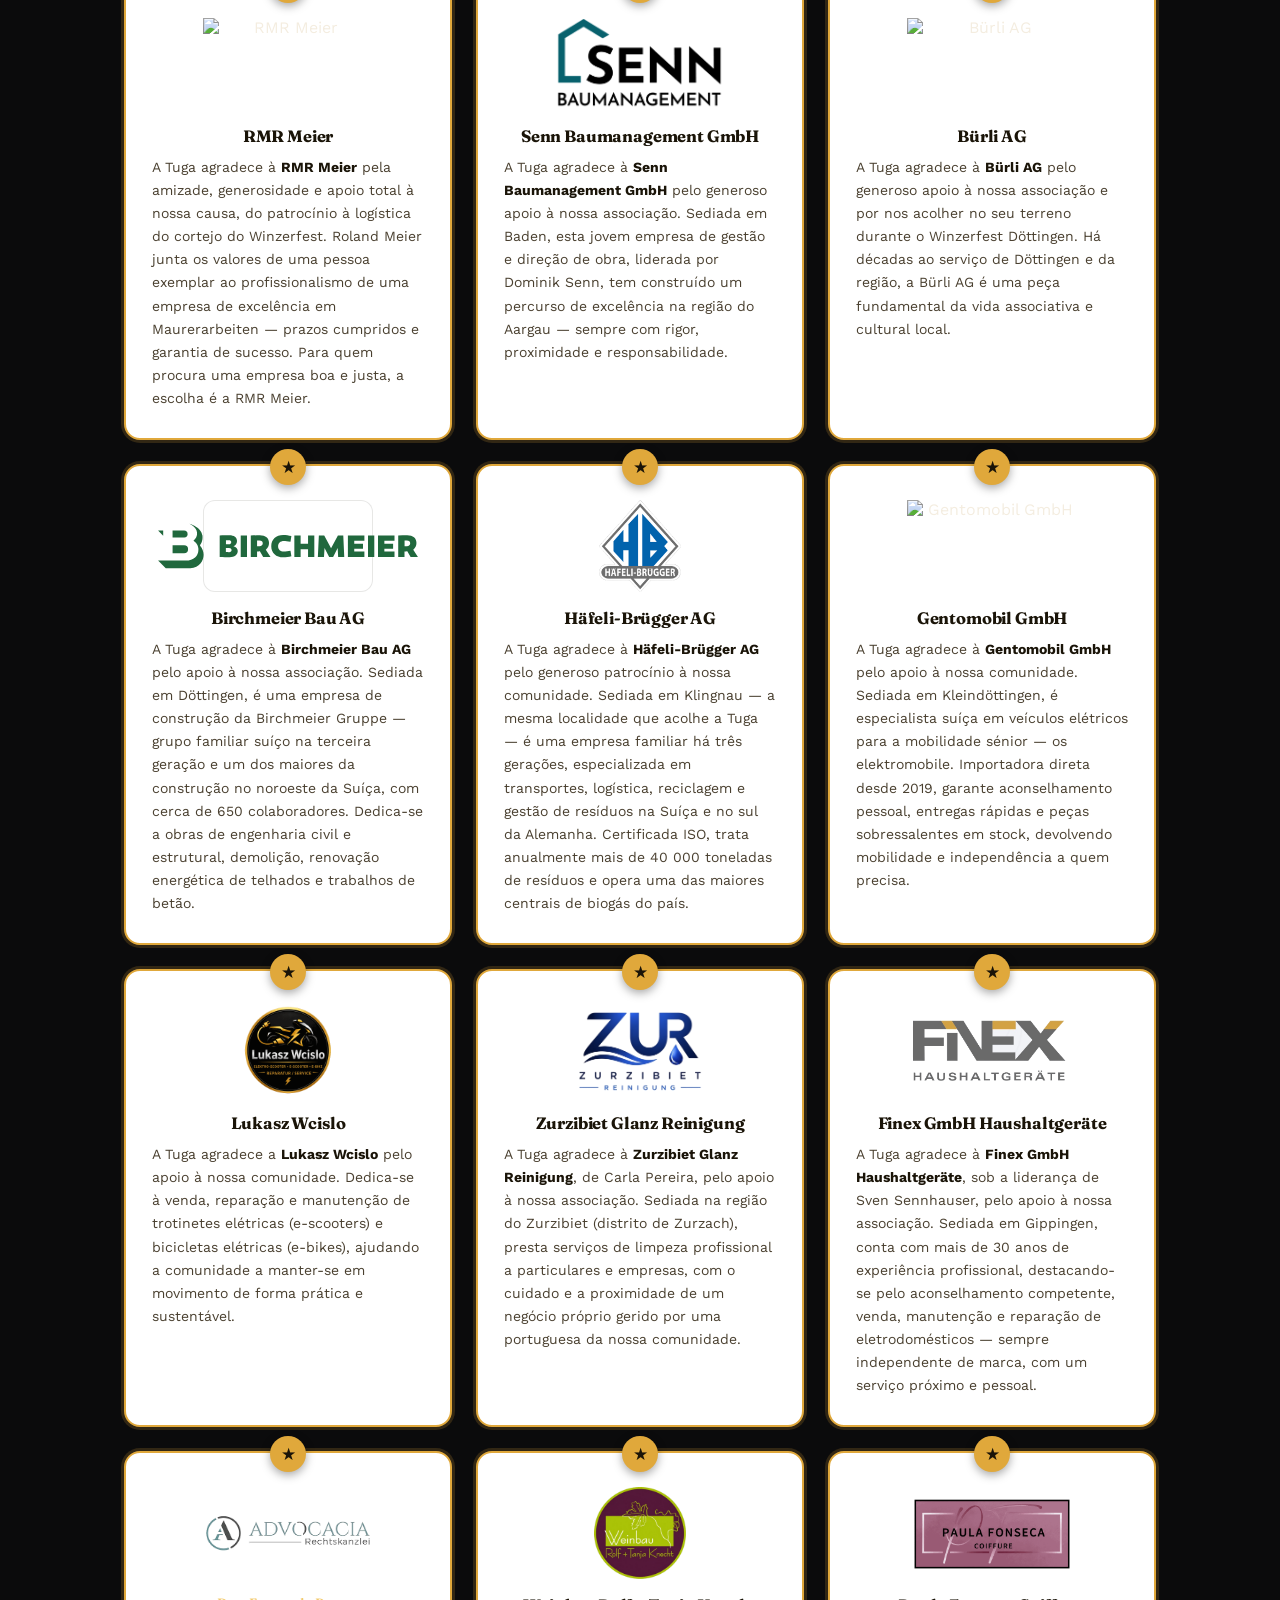
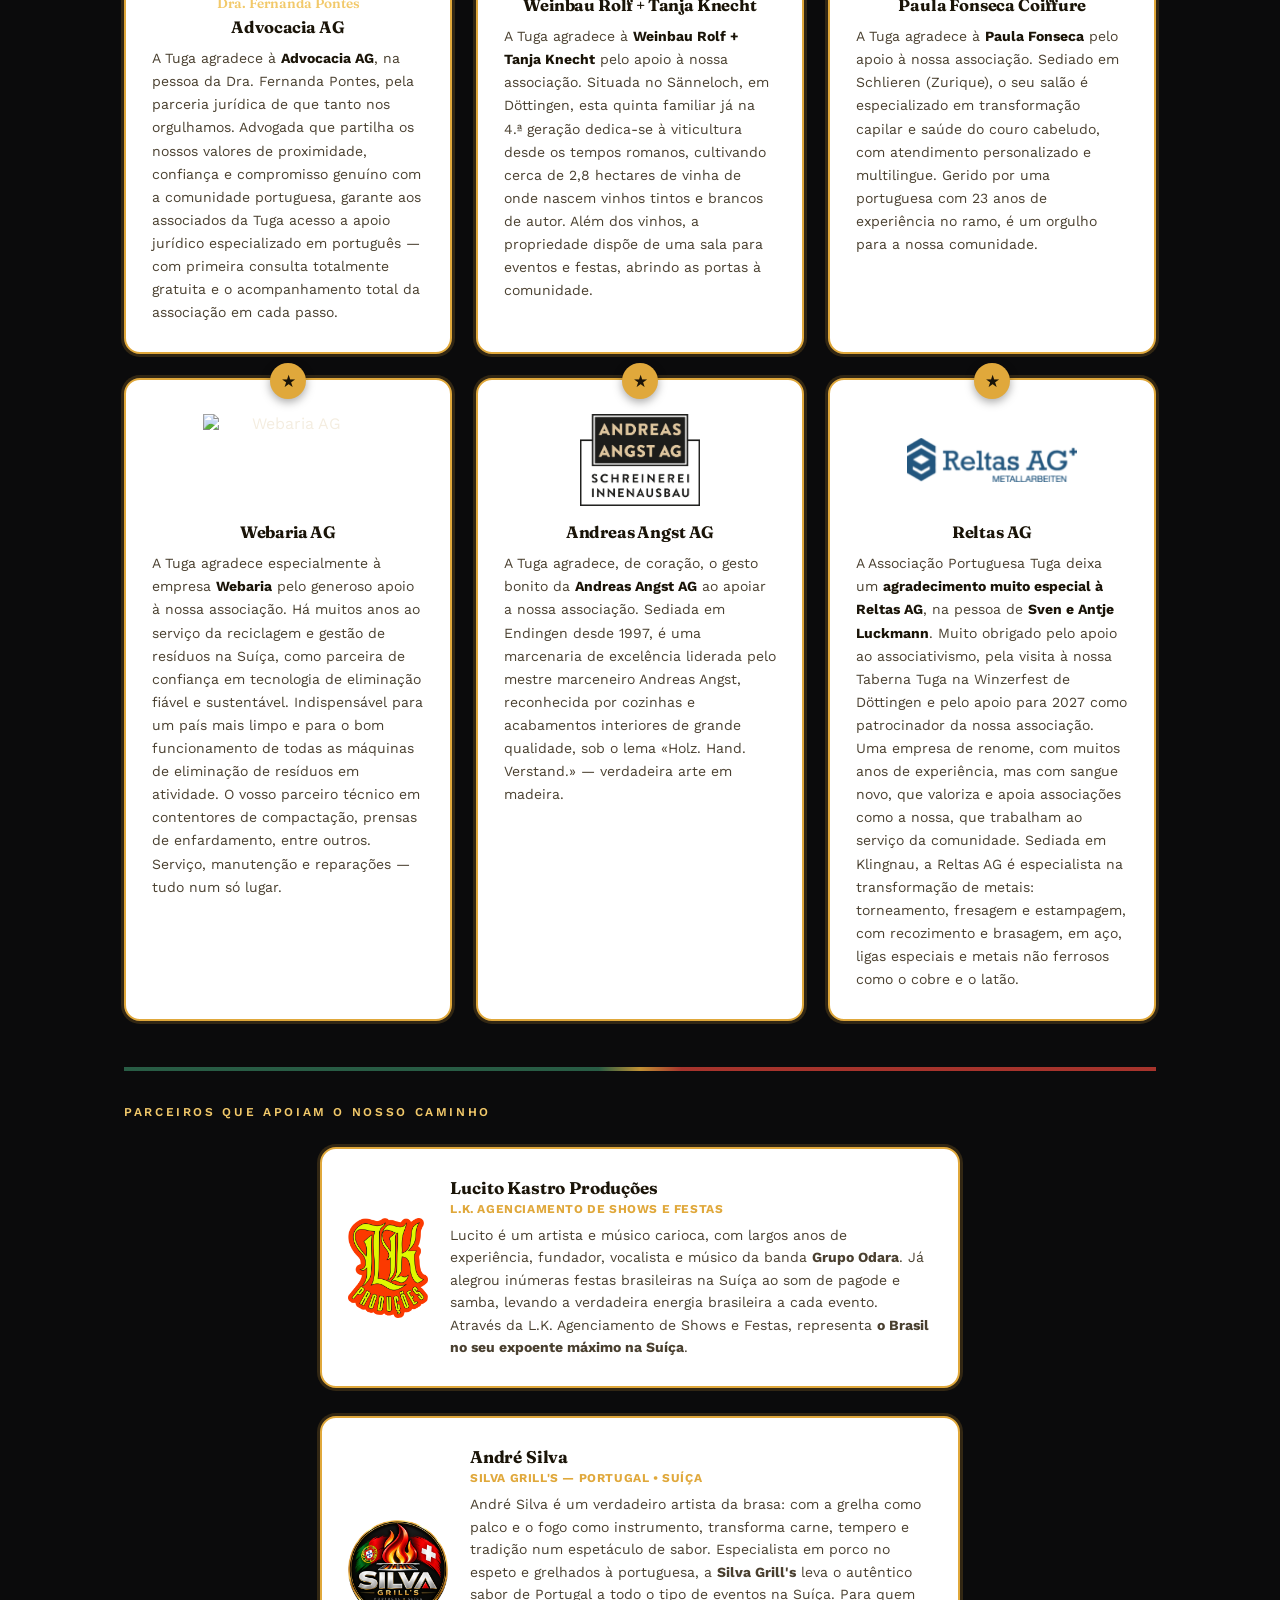
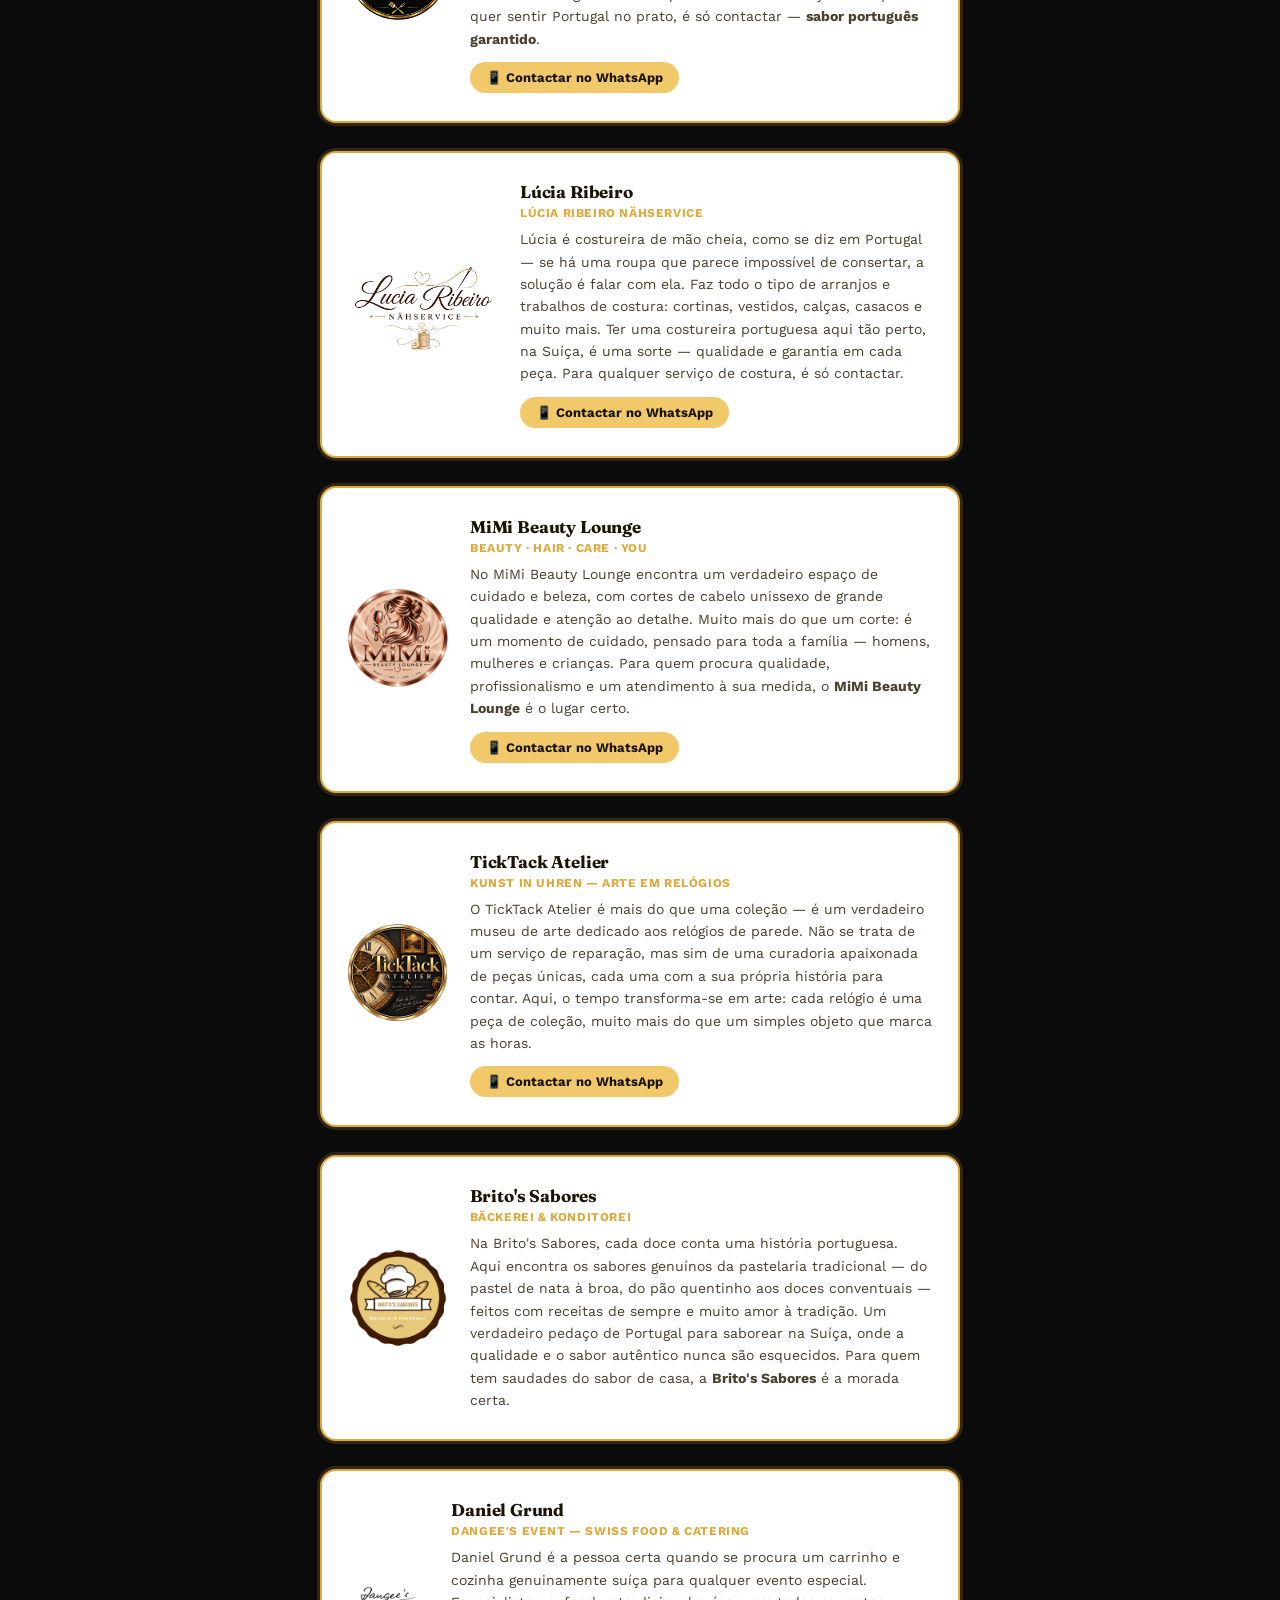
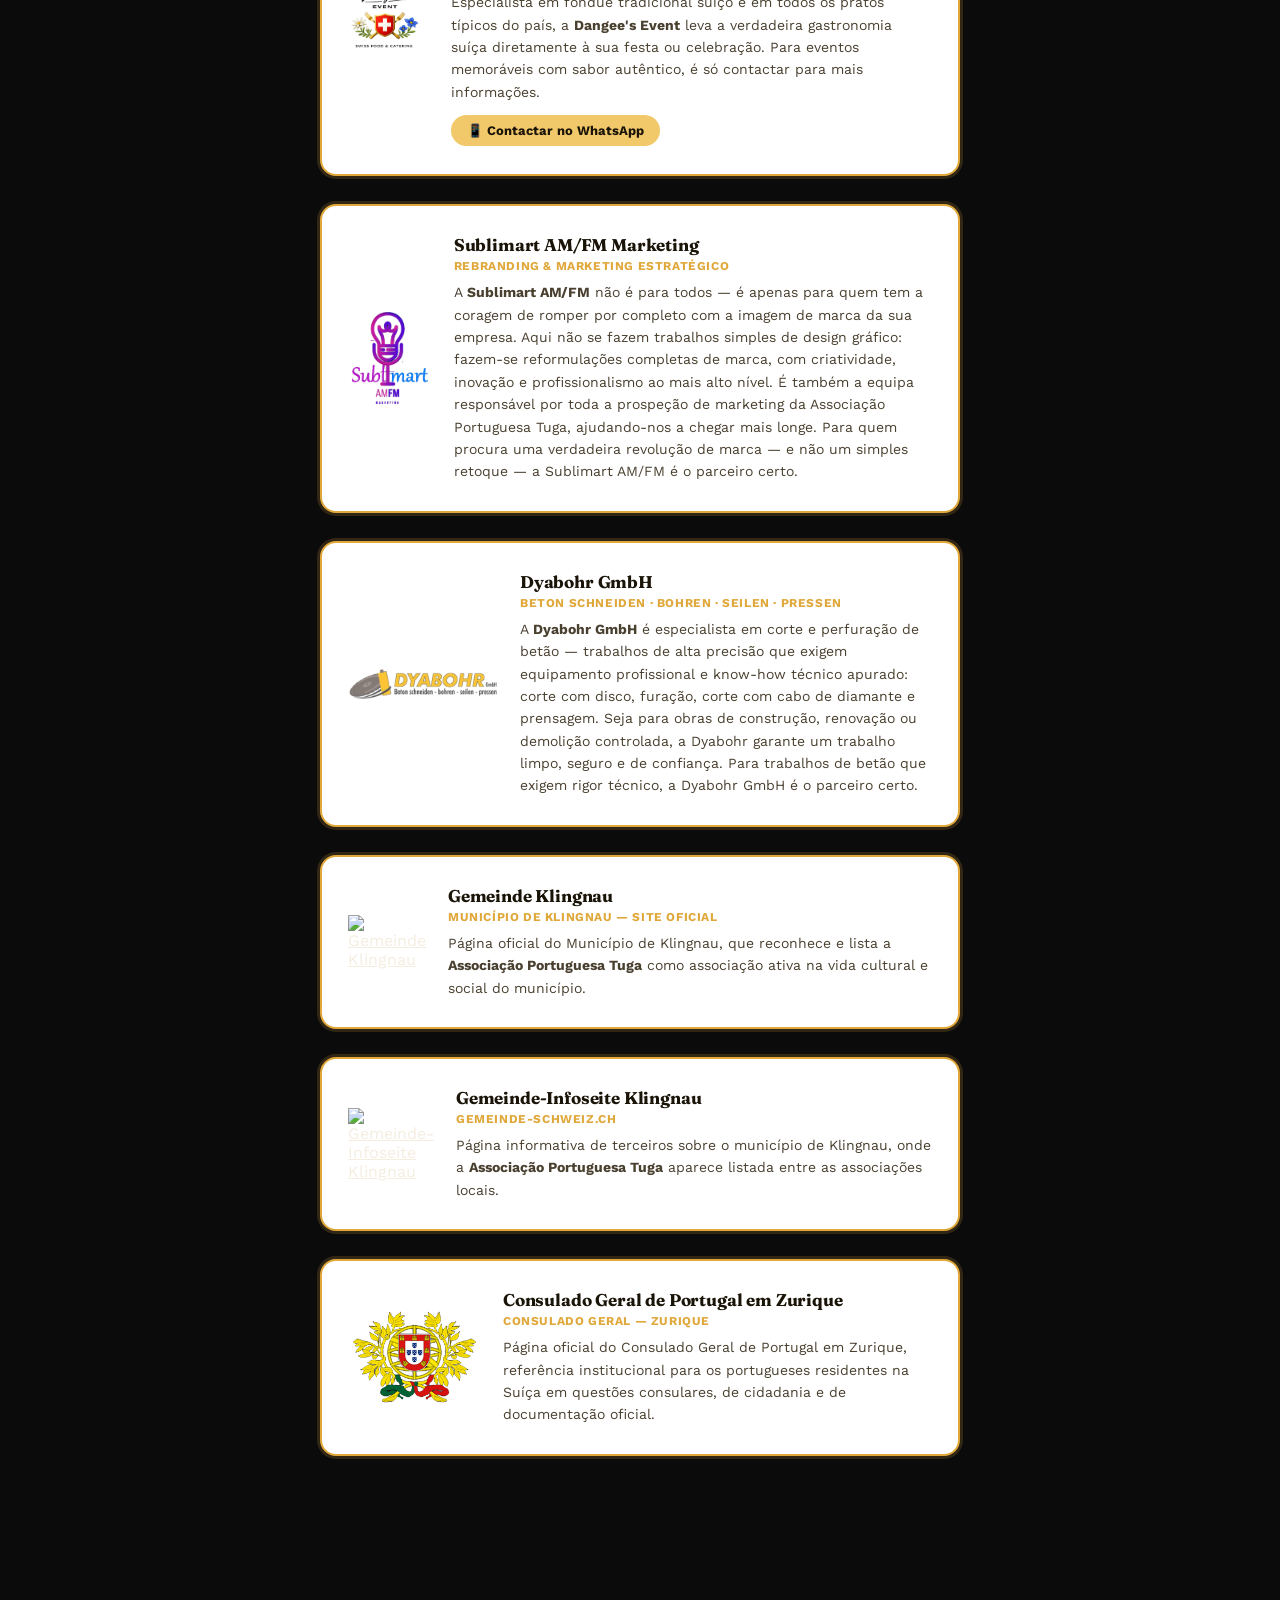
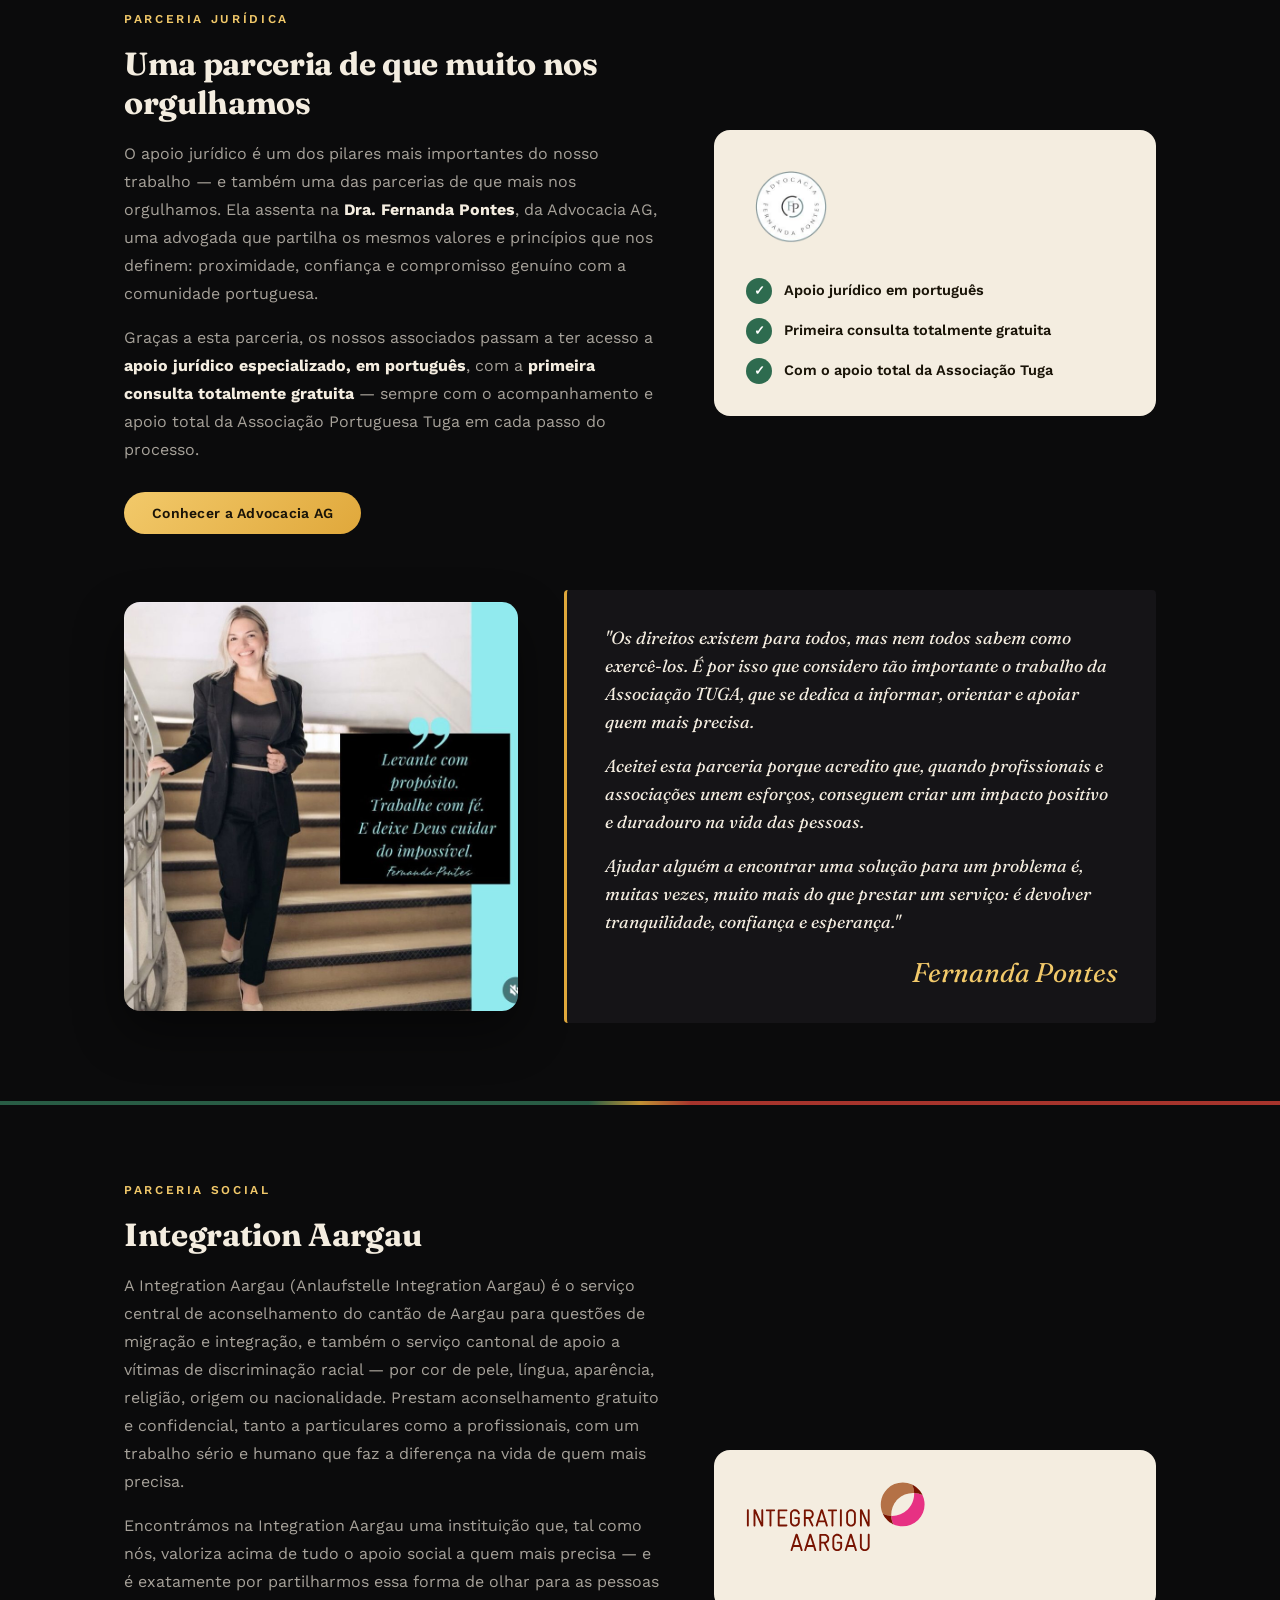
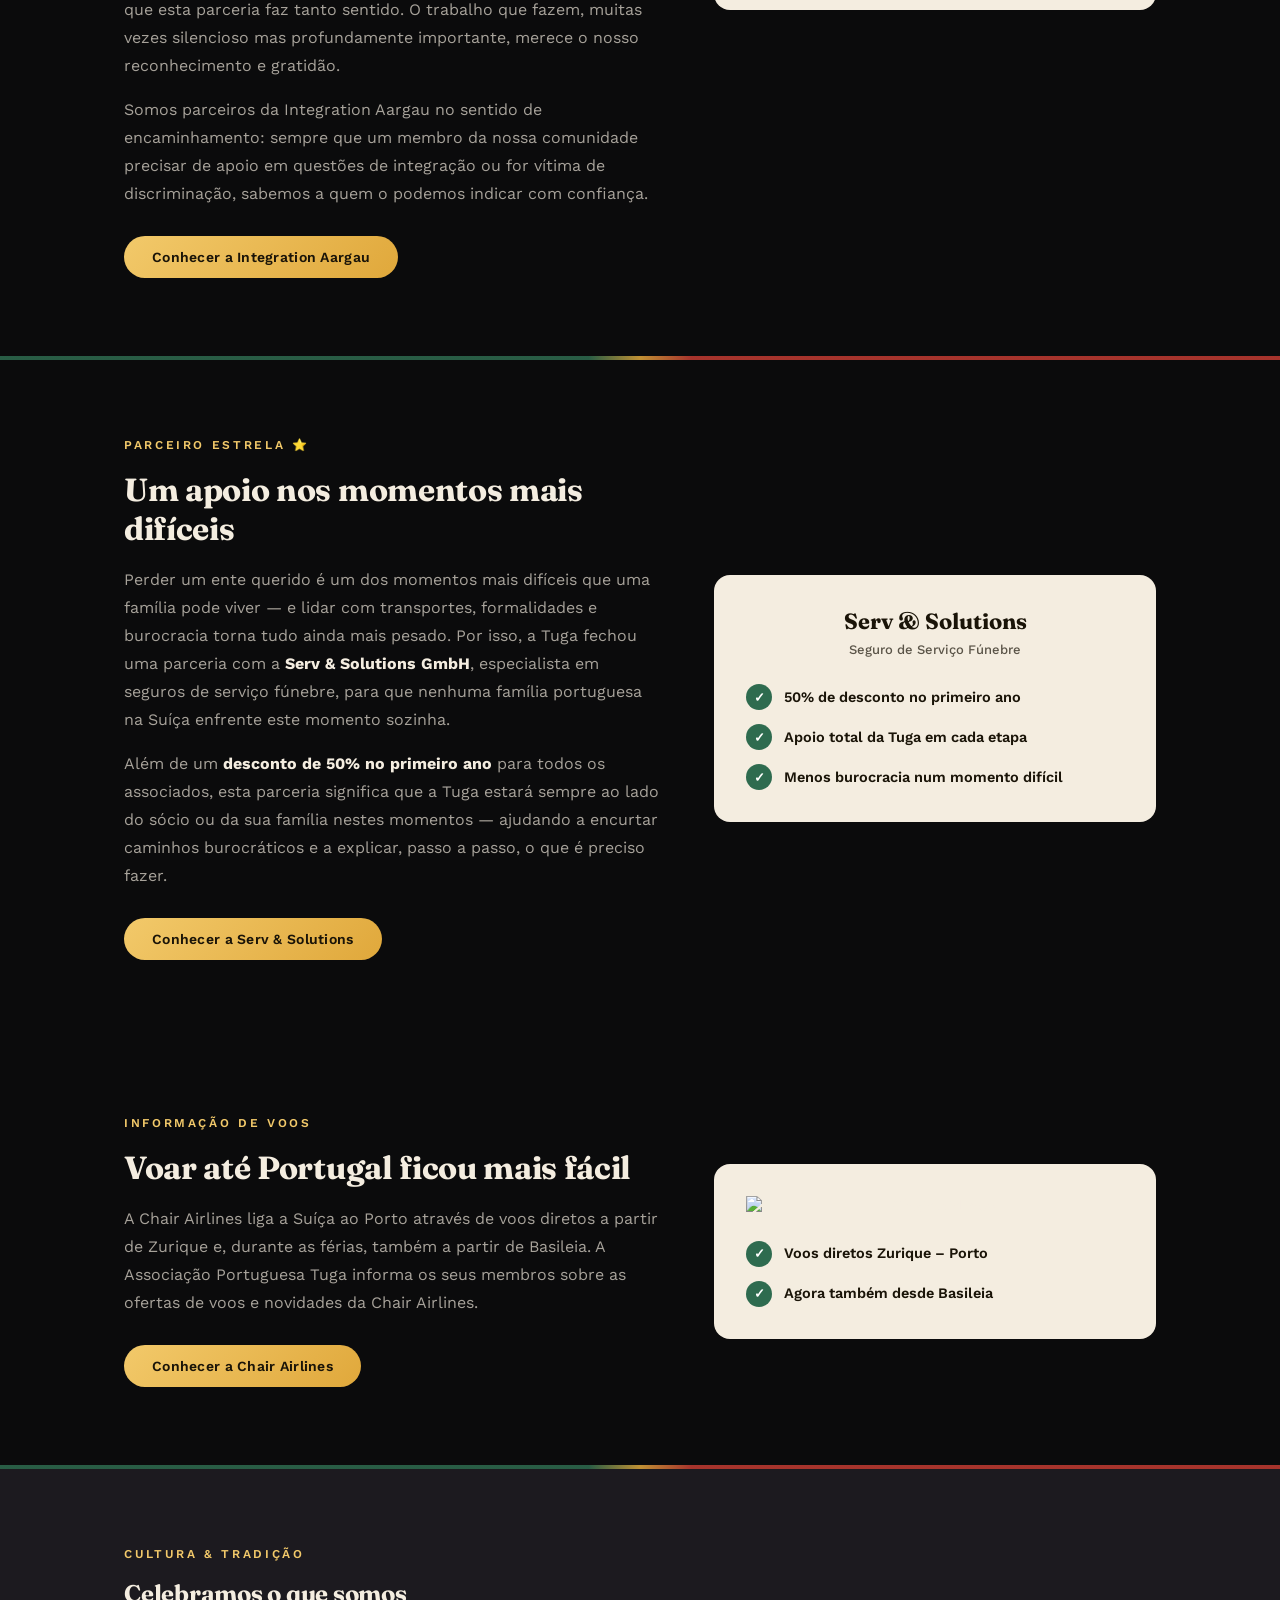
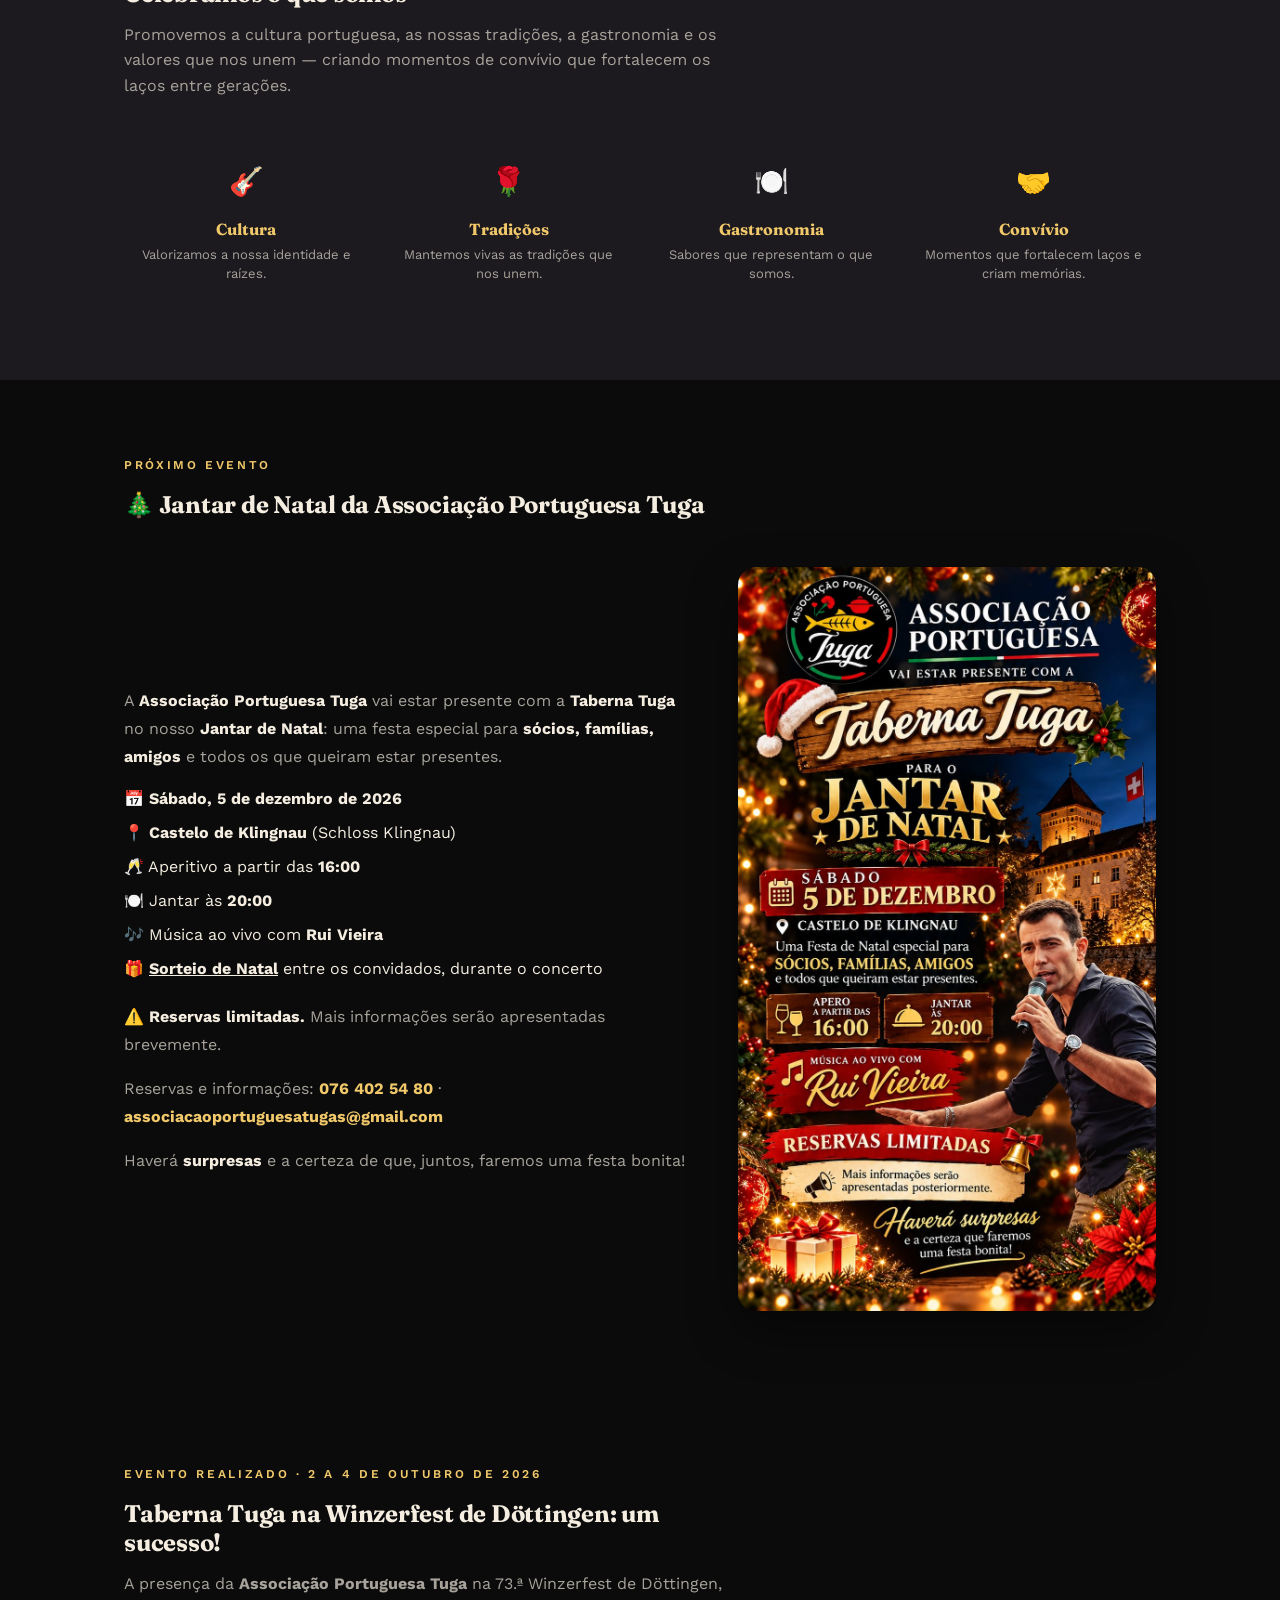
==== commit fa4cffcd: "Site: faixa vermelha no topo com ligação ao Sorteio de Natal (visível no telemóvel) Co-Authored-By: " ====
--- a/index.html
+++ b/index.html
@@ -738,6 +738,9 @@
     font-style: italic;
   }
 
+  .xmas-banner{ display:block; background:linear-gradient(90deg,#8b1e2d,#c23b32,#8b1e2d); color:#fff !important; text-align:center; padding:10px 16px; font-size:15px; text-decoration:none; position:relative; z-index:4; }
+  .xmas-banner strong{ color:#ffe08a; }
+  .xmas-banner:hover{ filter:brightness(1.1); }
   .nav-guia-m{ display:none; }
   @media (max-width: 760px){
     .nav-links{ display:none; }
@@ -997,6 +1000,7 @@
     </div>
   </div>
 </nav>
+<a href="sorteio/" id="xmas-banner" class="xmas-banner" data-i18n-html="xmas_banner">🎄 <strong>Sorteio de Natal</strong> no Jantar de 5 de dezembro · ver os prémios →</a>
 
 <div id="top" class="hero">
   <div class="hero-sponsor-bg" aria-hidden="true"><div class="hero-sponsor-slide is-active"><img src="assets/parceiros/birchmeier.svg" alt="" loading="lazy"></div><div class="hero-sponsor-slide"><img src="assets/parceiros/haefeli-bruegger.png" alt="" loading="lazy"></div><div class="hero-sponsor-slide"><img src="assets/parceiros/lukasz-wcislo.png" alt="" loading="lazy"></div><div class="hero-sponsor-slide"><img src="assets/parceiros/zurzibiet-reinigung-logo.png" alt="" loading="lazy"></div><div class="hero-sponsor-slide"><img src="assets/parceiros/advocacia-ag.png" alt="" loading="lazy"></div><div class="hero-sponsor-slide"><img src="assets/parceiros/knecht-weinbau.png" alt="" loading="lazy"></div><div class="hero-sponsor-slide"><img src="assets/parceiros/dyabohr.png" alt="" loading="lazy"></div><div class="hero-sponsor-slide"><img src="assets/parceiros/dangees-event.png" alt="" loading="lazy"></div><div class="hero-sponsor-slide"><img src="assets/parceiros/ticktack-atelier.png" alt="" loading="lazy"></div><div class="hero-sponsor-slide"><img src="assets/parceiros/britos-sabores.png" alt="" loading="lazy"></div><div class="hero-sponsor-slide"><img src="assets/parceiros/rui-vieira.png" alt="" loading="lazy"></div><div class="hero-sponsor-slide"><img src="assets/parceiros/sublimart-amfm.png" alt="" loading="lazy"></div><div class="hero-sponsor-slide"><img src="assets/parceiros/mimi-beauty-lounge.png" alt="" loading="lazy"></div><div class="hero-sponsor-slide"><img src="assets/parceiros/lucia-ribeiro.png" alt="" loading="lazy"></div><div class="hero-sponsor-slide"><img src="assets/parceiros/consulado-portugal.png" alt="" loading="lazy"></div><div class="hero-sponsor-slide"><img src="assets/parceiros/integration-aargau.svg" alt="" loading="lazy"></div><div class="hero-sponsor-slide"><img src="assets/parceiros/winzerfest-logo.svg" alt="" loading="lazy"></div><div class="hero-sponsor-slide"><img src="assets/parceiros/fernanda-pontes-logo.png" alt="" loading="lazy"></div><div class="hero-sponsor-slide"><img src="assets/parceiros/senn-baumanagement.png" alt="" loading="lazy"></div><div class="hero-sponsor-slide"><img src="https://www.buerliag.ch/images/Logos/Logo-Buerli.svg" alt="" loading="lazy"></div><div class="hero-sponsor-slide"><img src="https://image.jimcdn.com/app/cms/image/transf/dimension=280x10000:format=png/path/s167582ef21839283/image/ie23f6ee3c0839eb5/version/1624534030/image.png" alt="" loading="lazy"></div><div class="hero-sponsor-slide"><img src="https://www.webaria.ch/wp-content/uploads/2025/10/cropped-quad-webaria-logo-1-270x270.png" alt="" loading="lazy"></div><div class="hero-sponsor-slide"><img src="assets/parceiros/paula-fonseca-coiffure.png" alt="" loading="lazy"></div><div class="hero-sponsor-slide"><img src="assets/parceiros/reltas.png" alt="" loading="lazy"></div></div>
@@ -1711,6 +1715,7 @@
     nav_contacto: "Contacto",
     nav_guia: "Guia Útil",
     nav_sorteio: "Sorteio de Natal",
+    xmas_banner: "🎄 <strong>Sorteio de Natal</strong> no Jantar de 5 de dezembro · ver os prémios →",
     cta_sorteio: "🎁 Sorteio de Natal",
     nav_parceiros: "Parceiros",
     nav_socio: "Torna-te sócio",
@@ -1914,6 +1919,7 @@
     nav_contacto: "Kontakt",
     nav_guia: "Nützliche Infos",
     nav_sorteio: "Weihnachtsverlosung",
+    xmas_banner: "🎄 <strong>Weihnachtsverlosung</strong> am Essen vom 5. Dezember · Preise ansehen →",
     cta_sorteio: "🎁 Weihnachtsverlosung",
     nav_parceiros: "Partner",
     nav_socio: "Mitglied werden",
@@ -2125,7 +2131,7 @@
     if (['sobre_p1','sobre_p2'].includes(key)) el.innerHTML = translations[lang][key];
   });
   document.getElementById('html-root').setAttribute('lang', lang);
-  ['nav-sorteio','cta-sorteio'].forEach(function(id){ var e = document.getElementById(id); if (e) e.setAttribute('href', 'sorteio/?lang=' + lang); });
+  ['nav-sorteio','cta-sorteio','xmas-banner'].forEach(function(id){ var e = document.getElementById(id); if (e) e.setAttribute('href', 'sorteio/?lang=' + lang); });
   ['nav-guia','nav-guia-m'].forEach(function(id){ var e = document.getElementById(id); if (e) e.setAttribute('href', 'guia/?lang=' + lang); });
   document.querySelectorAll('[data-lang-btn]').forEach(btn => {
     btn.classList.toggle('active', btn.getAttribute('data-lang-btn') === lang);
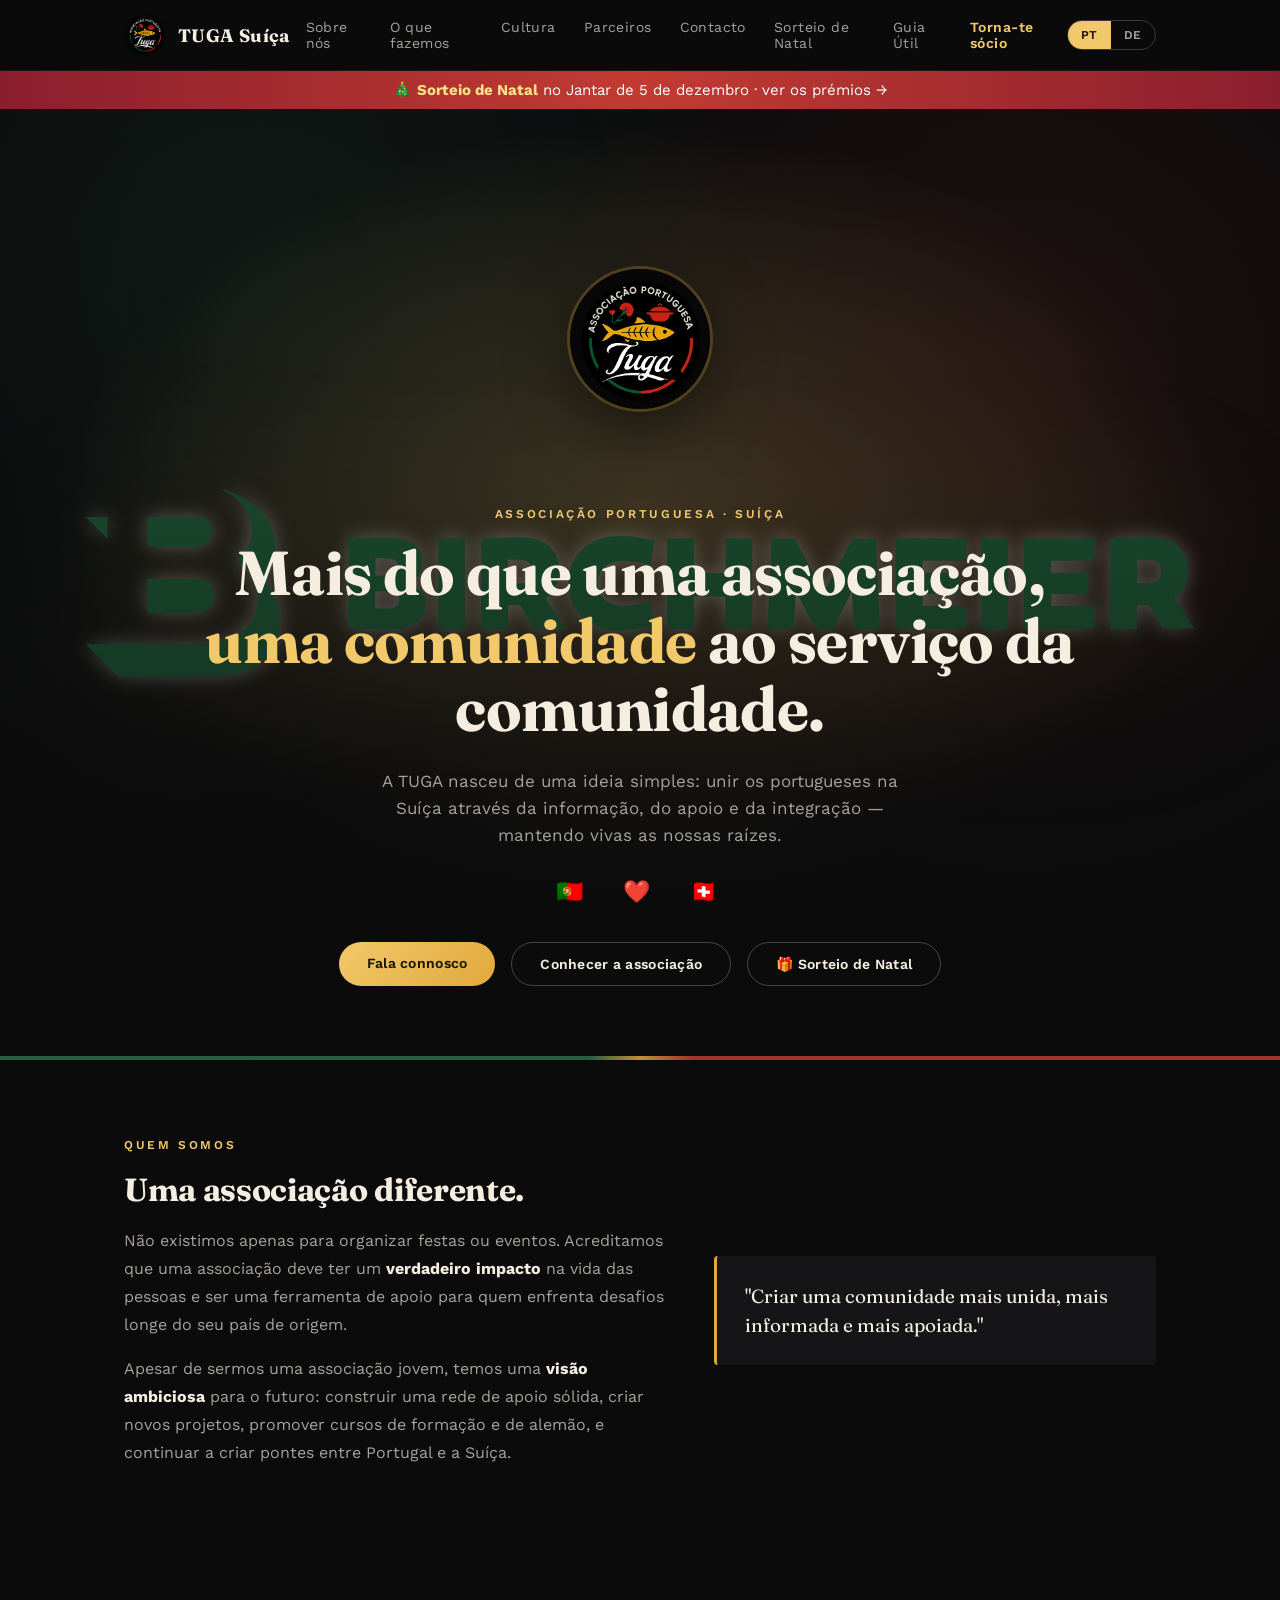
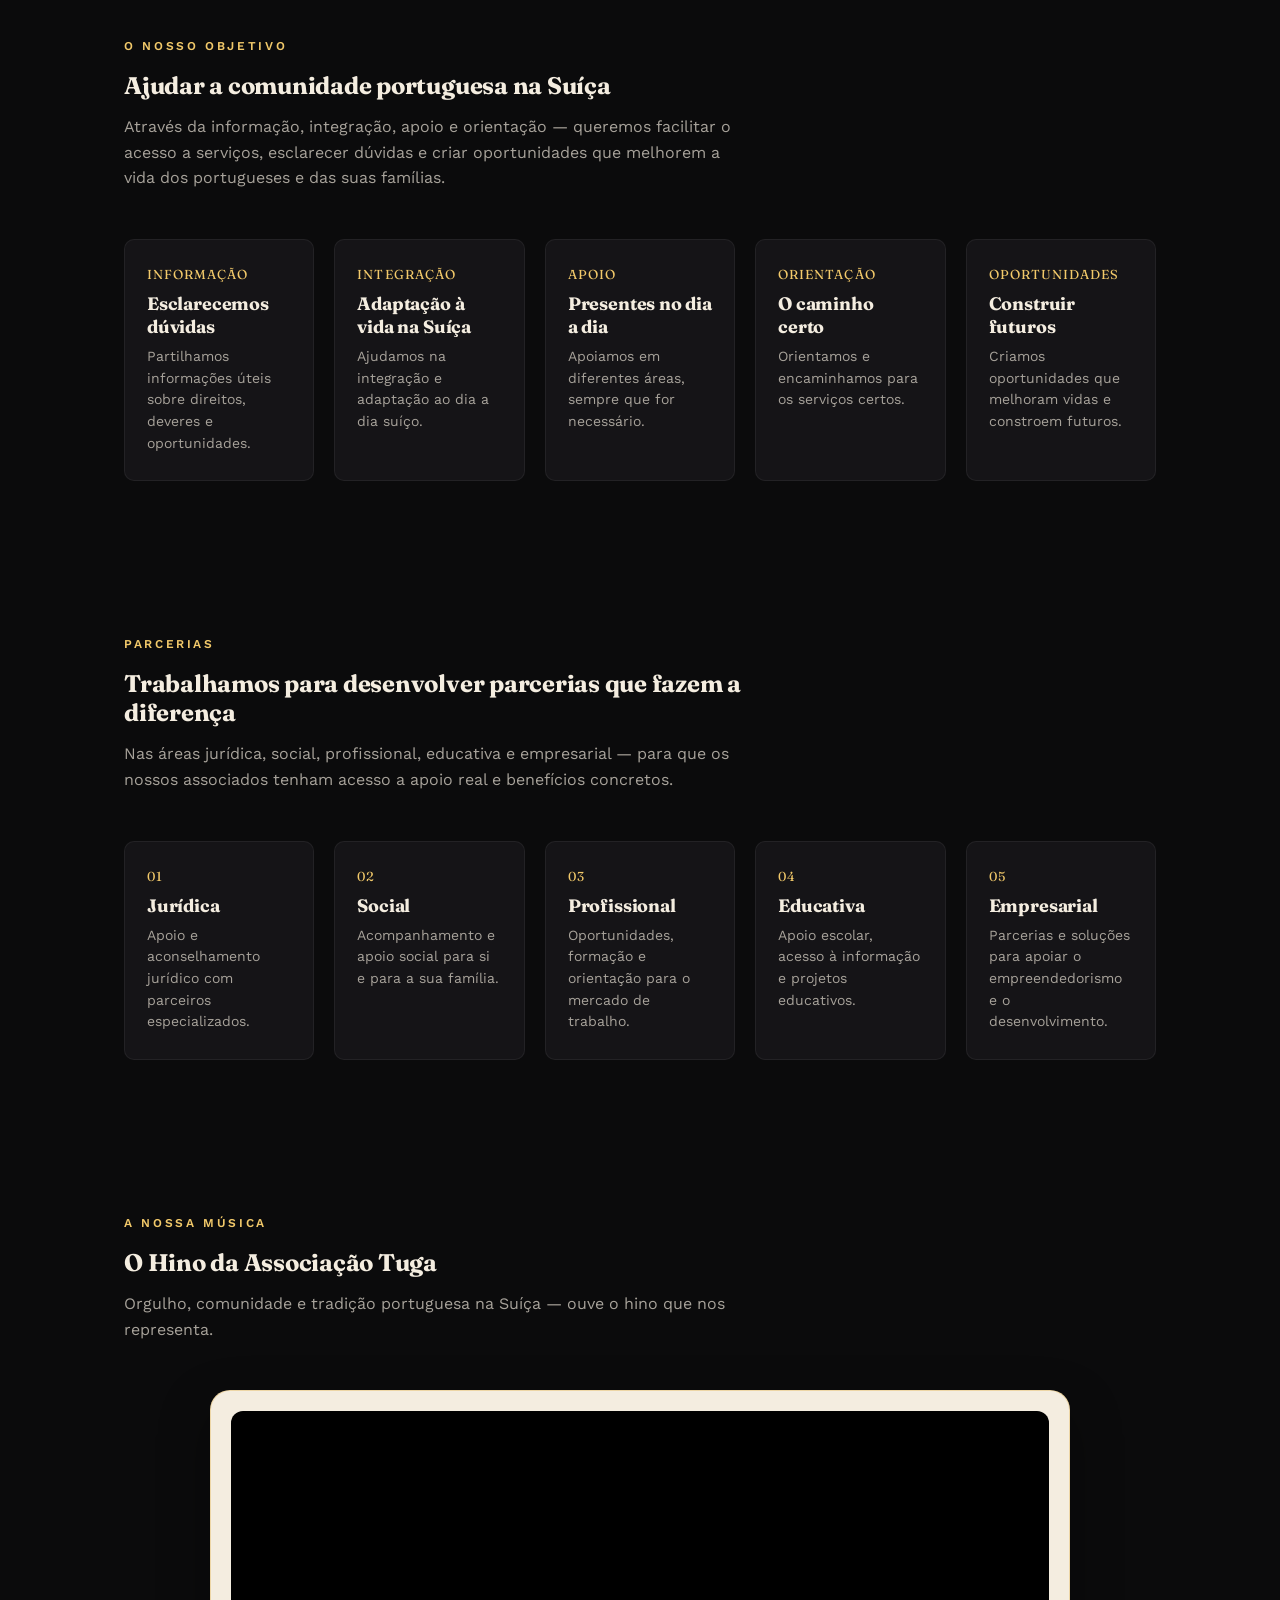
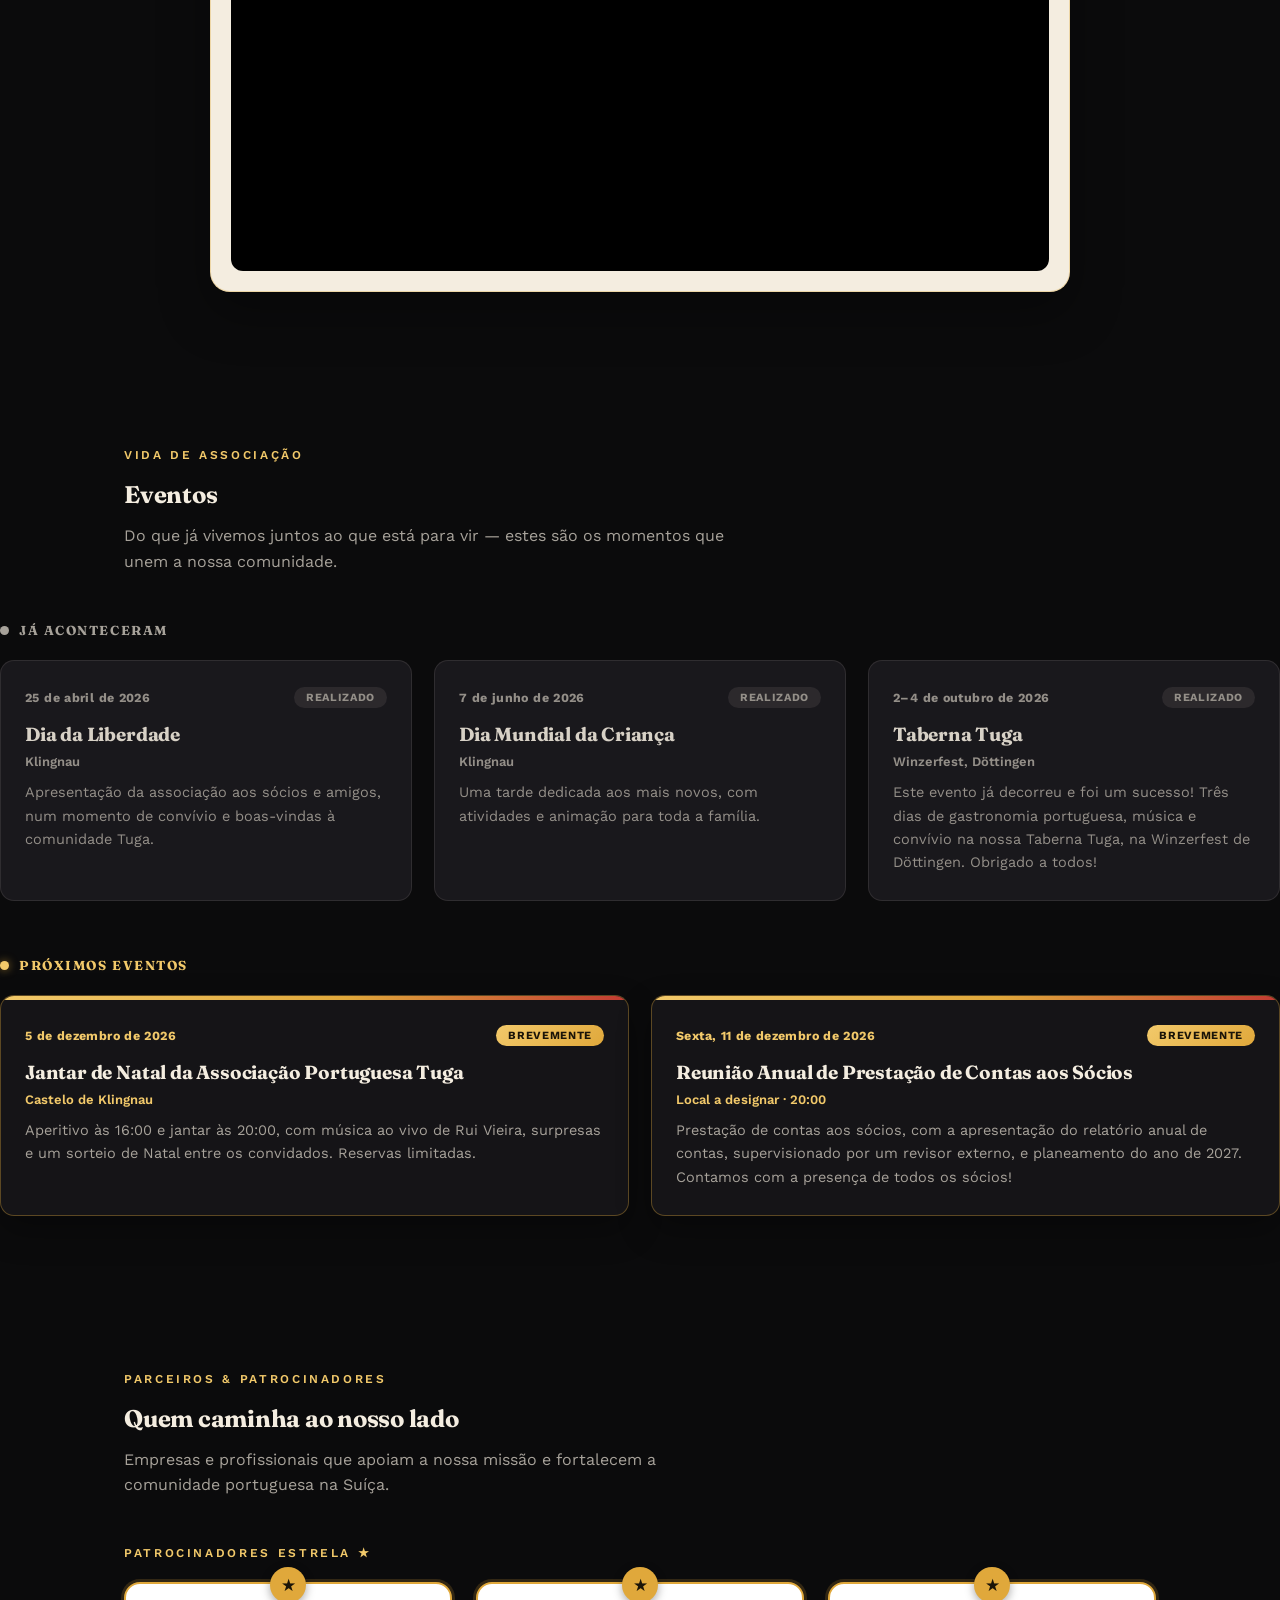
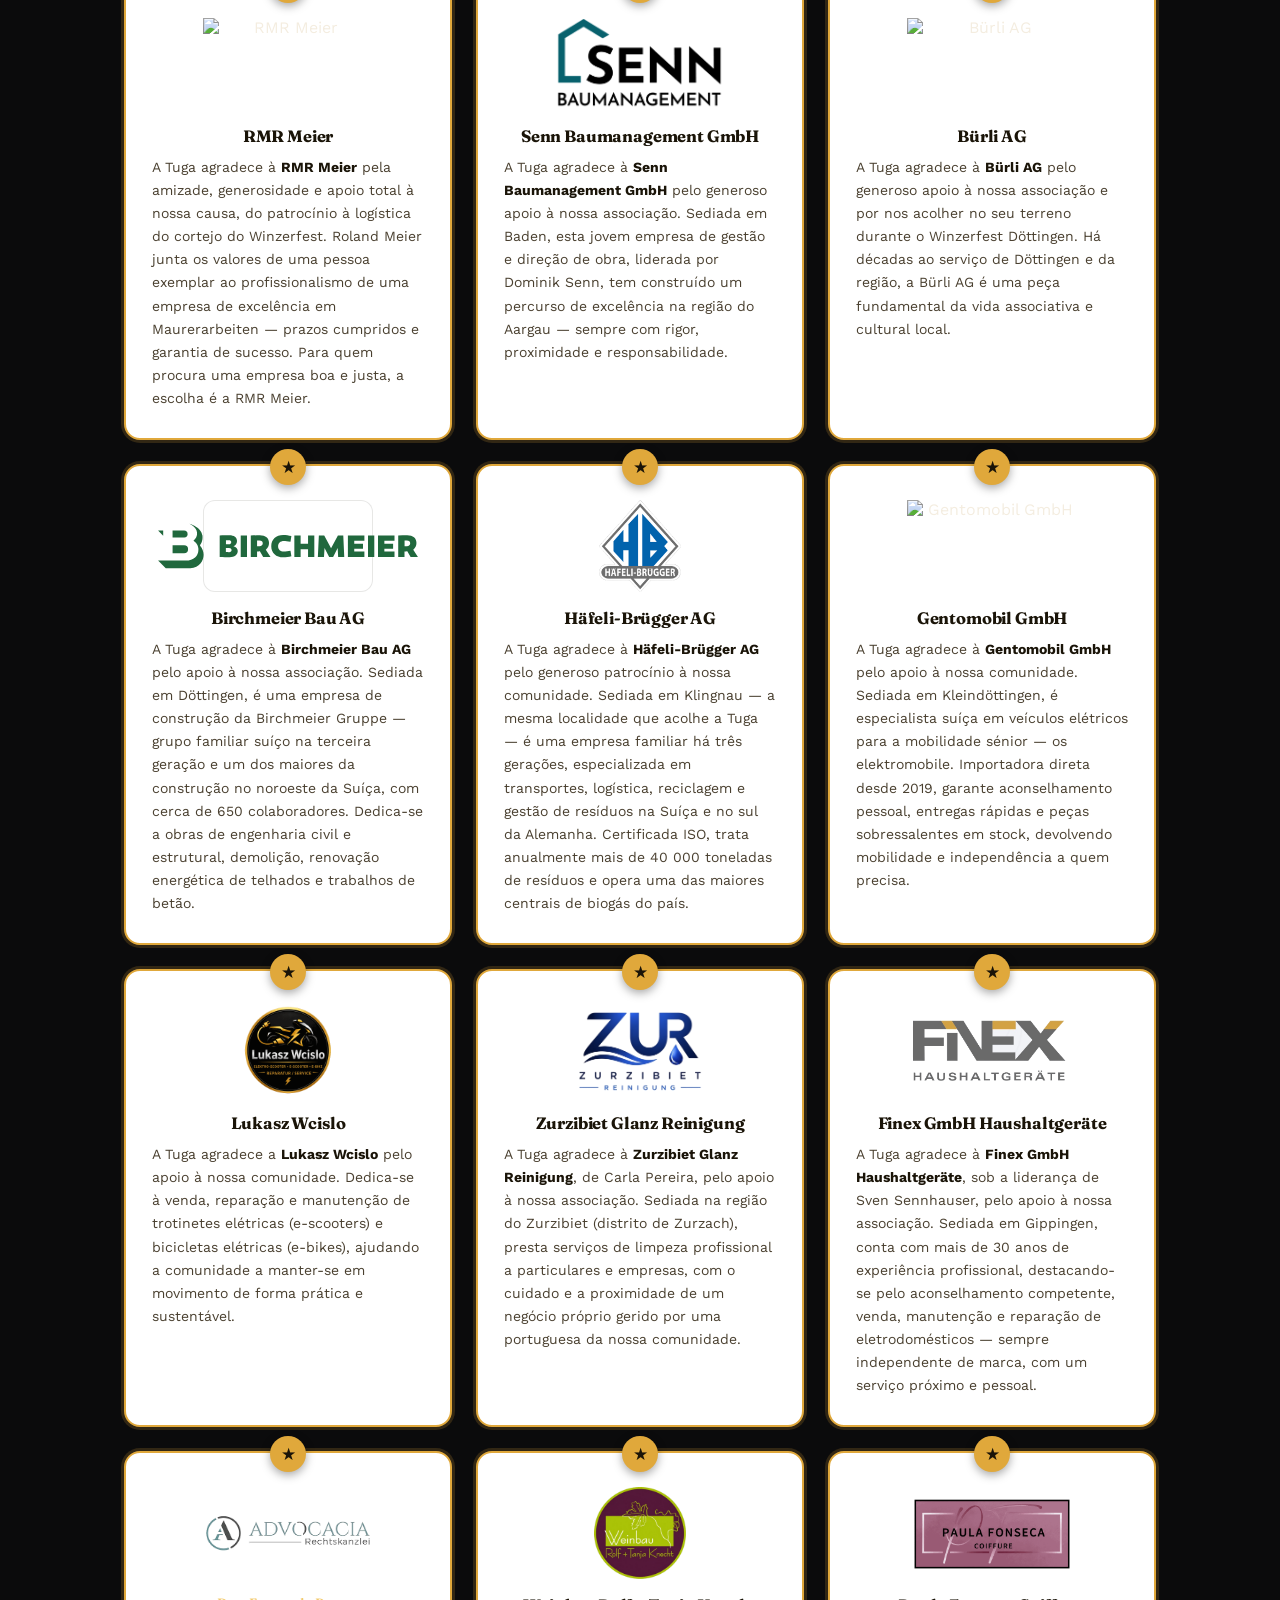
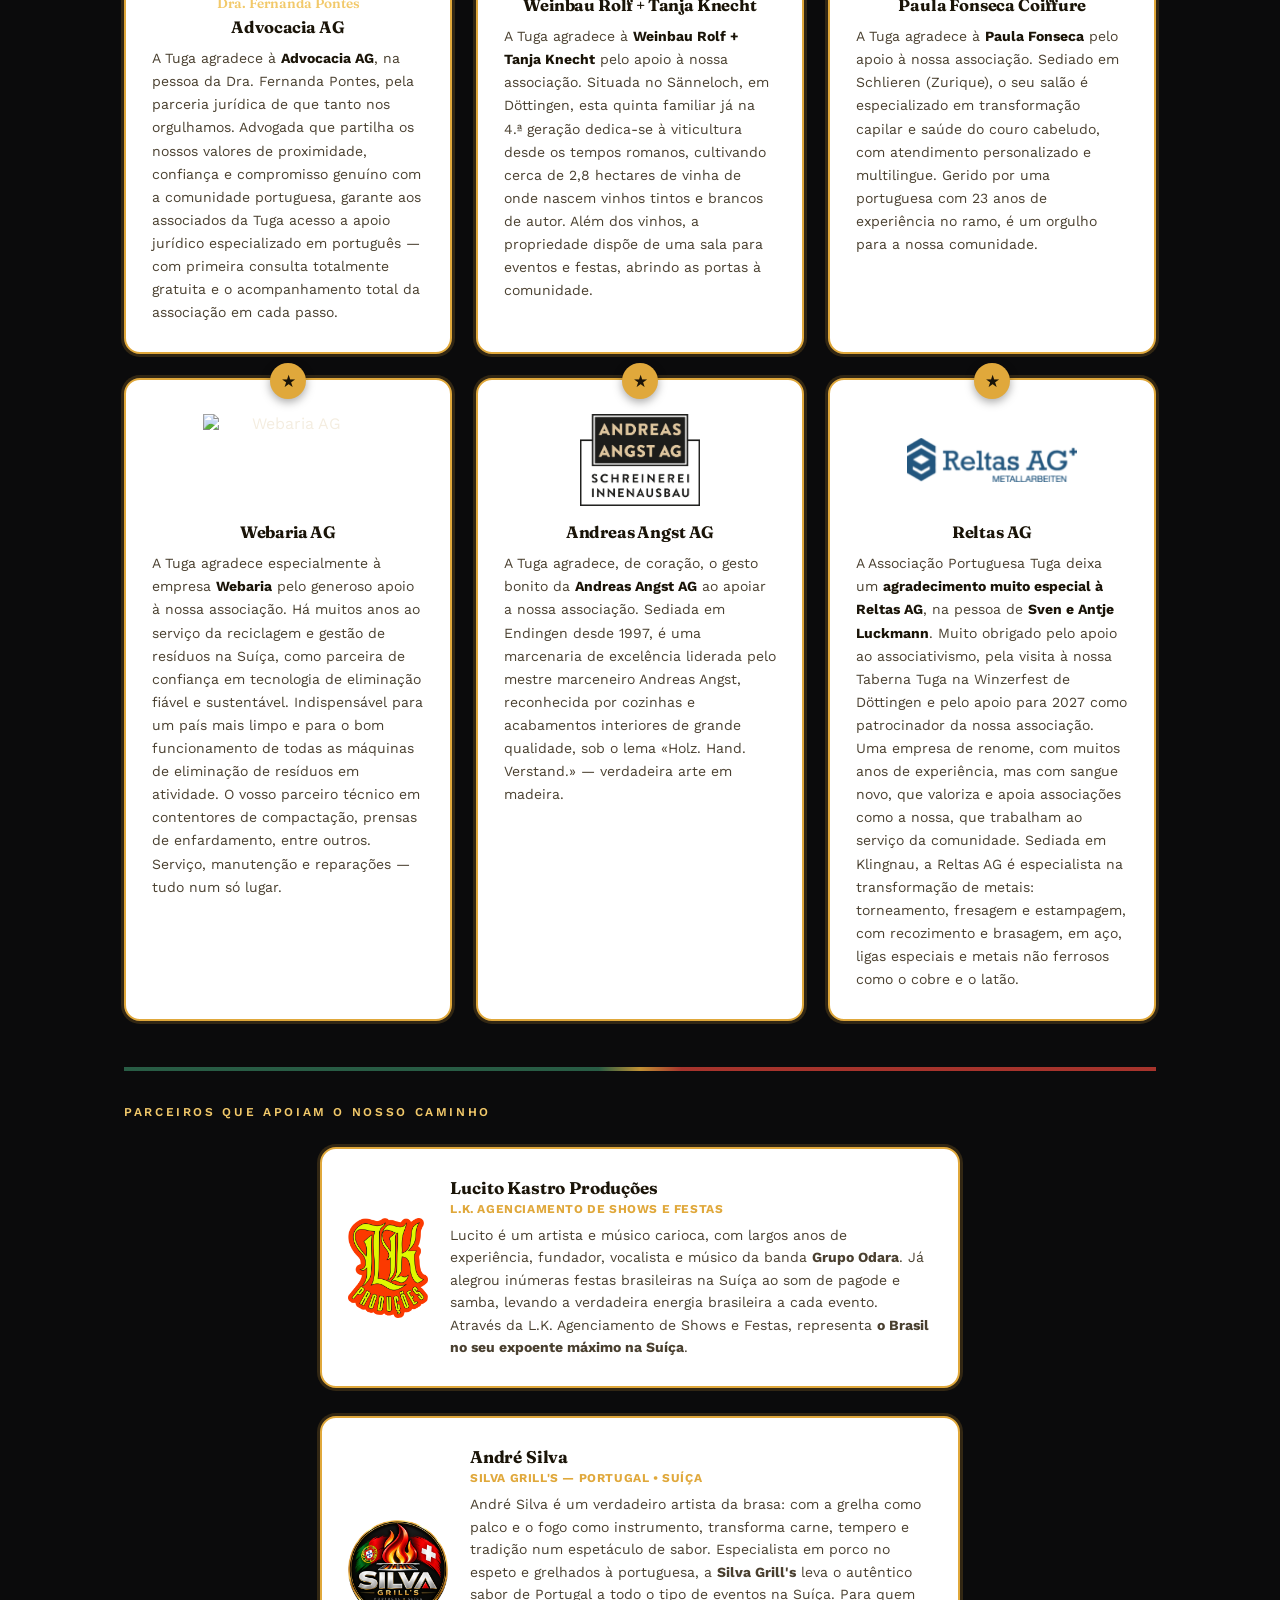
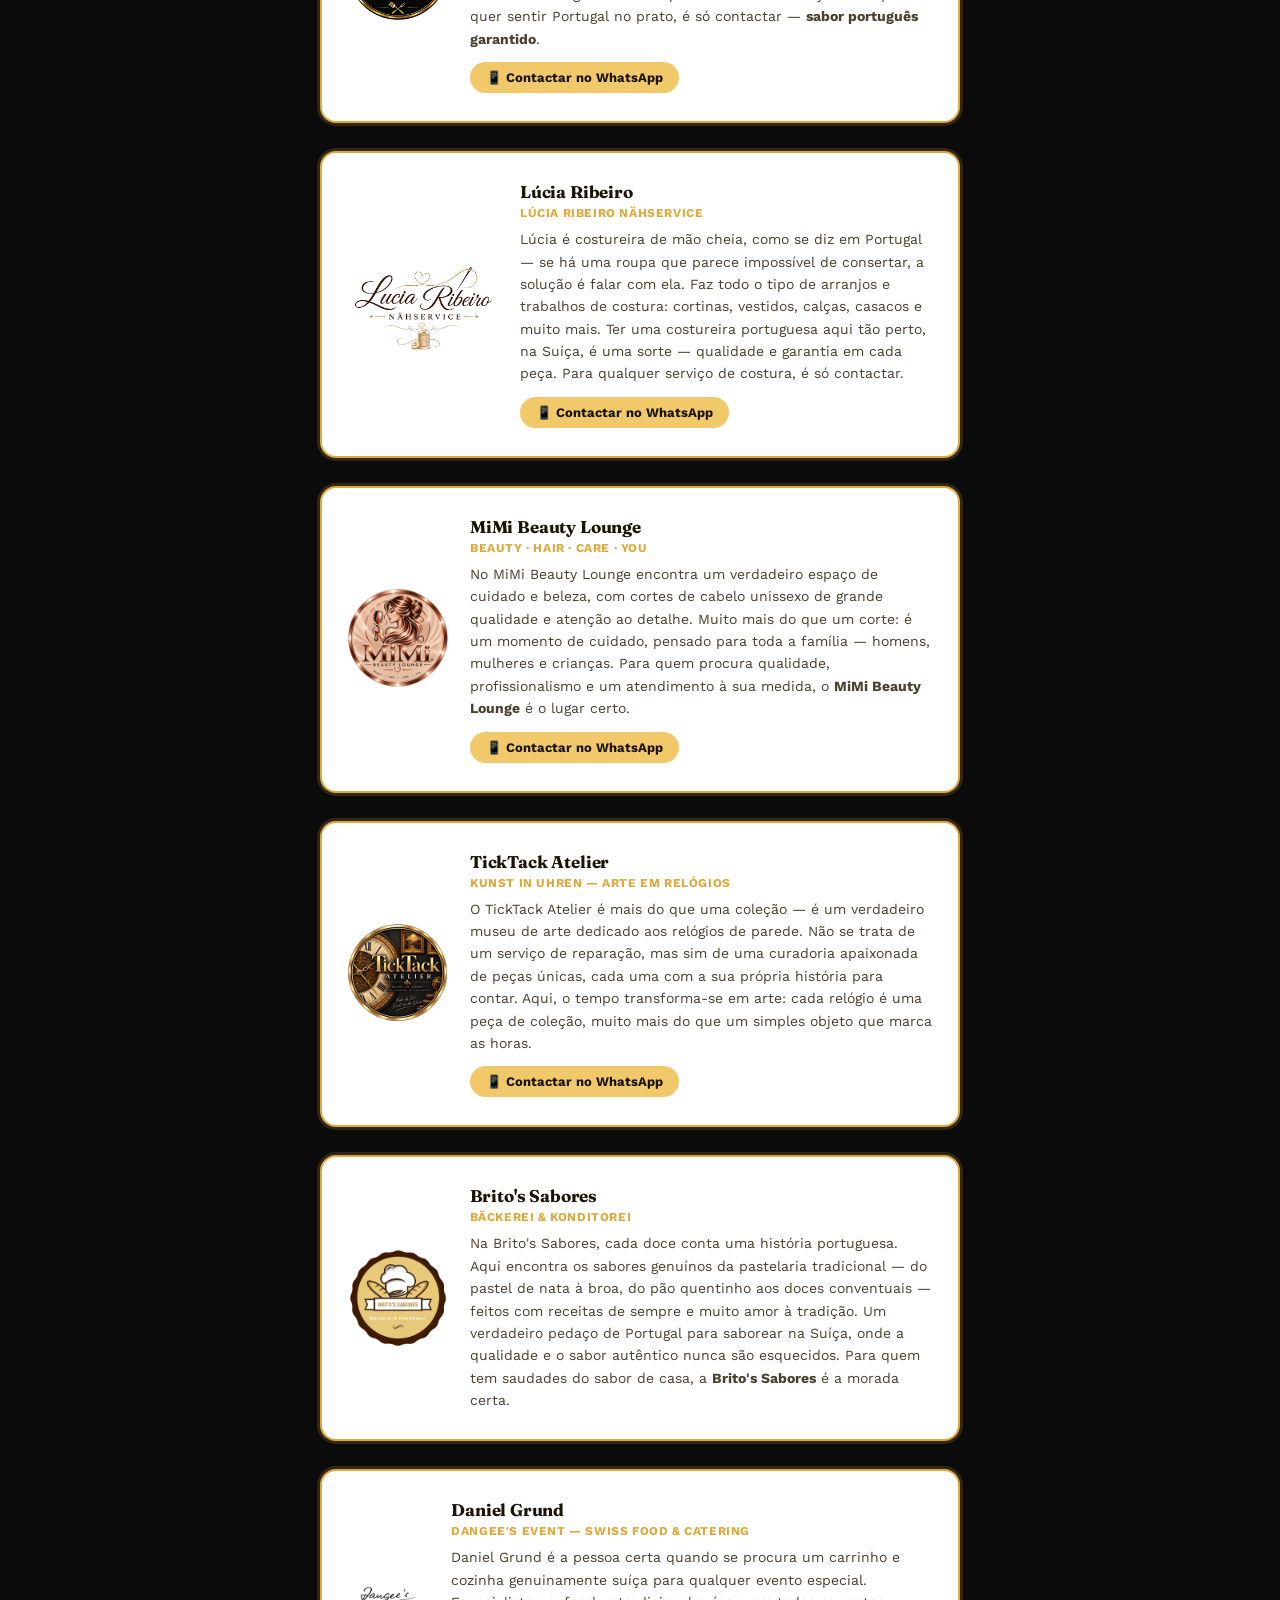
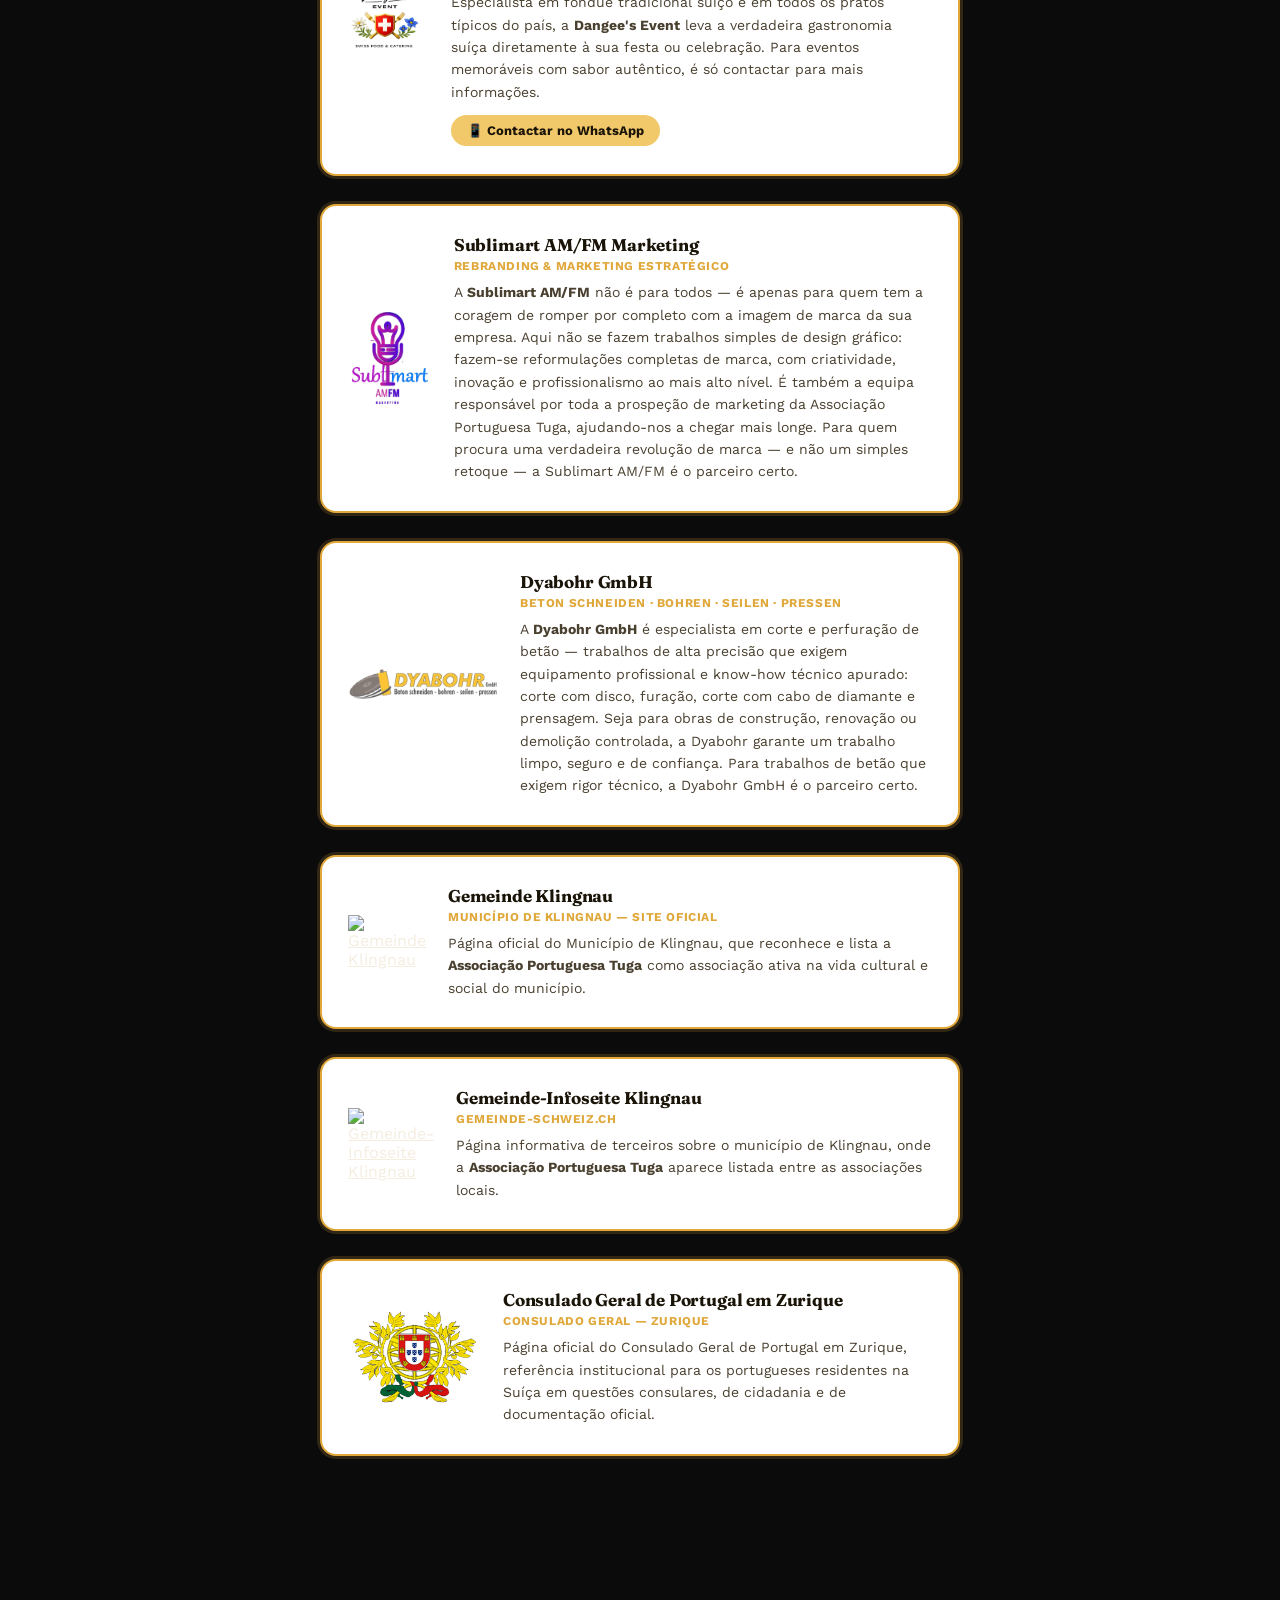
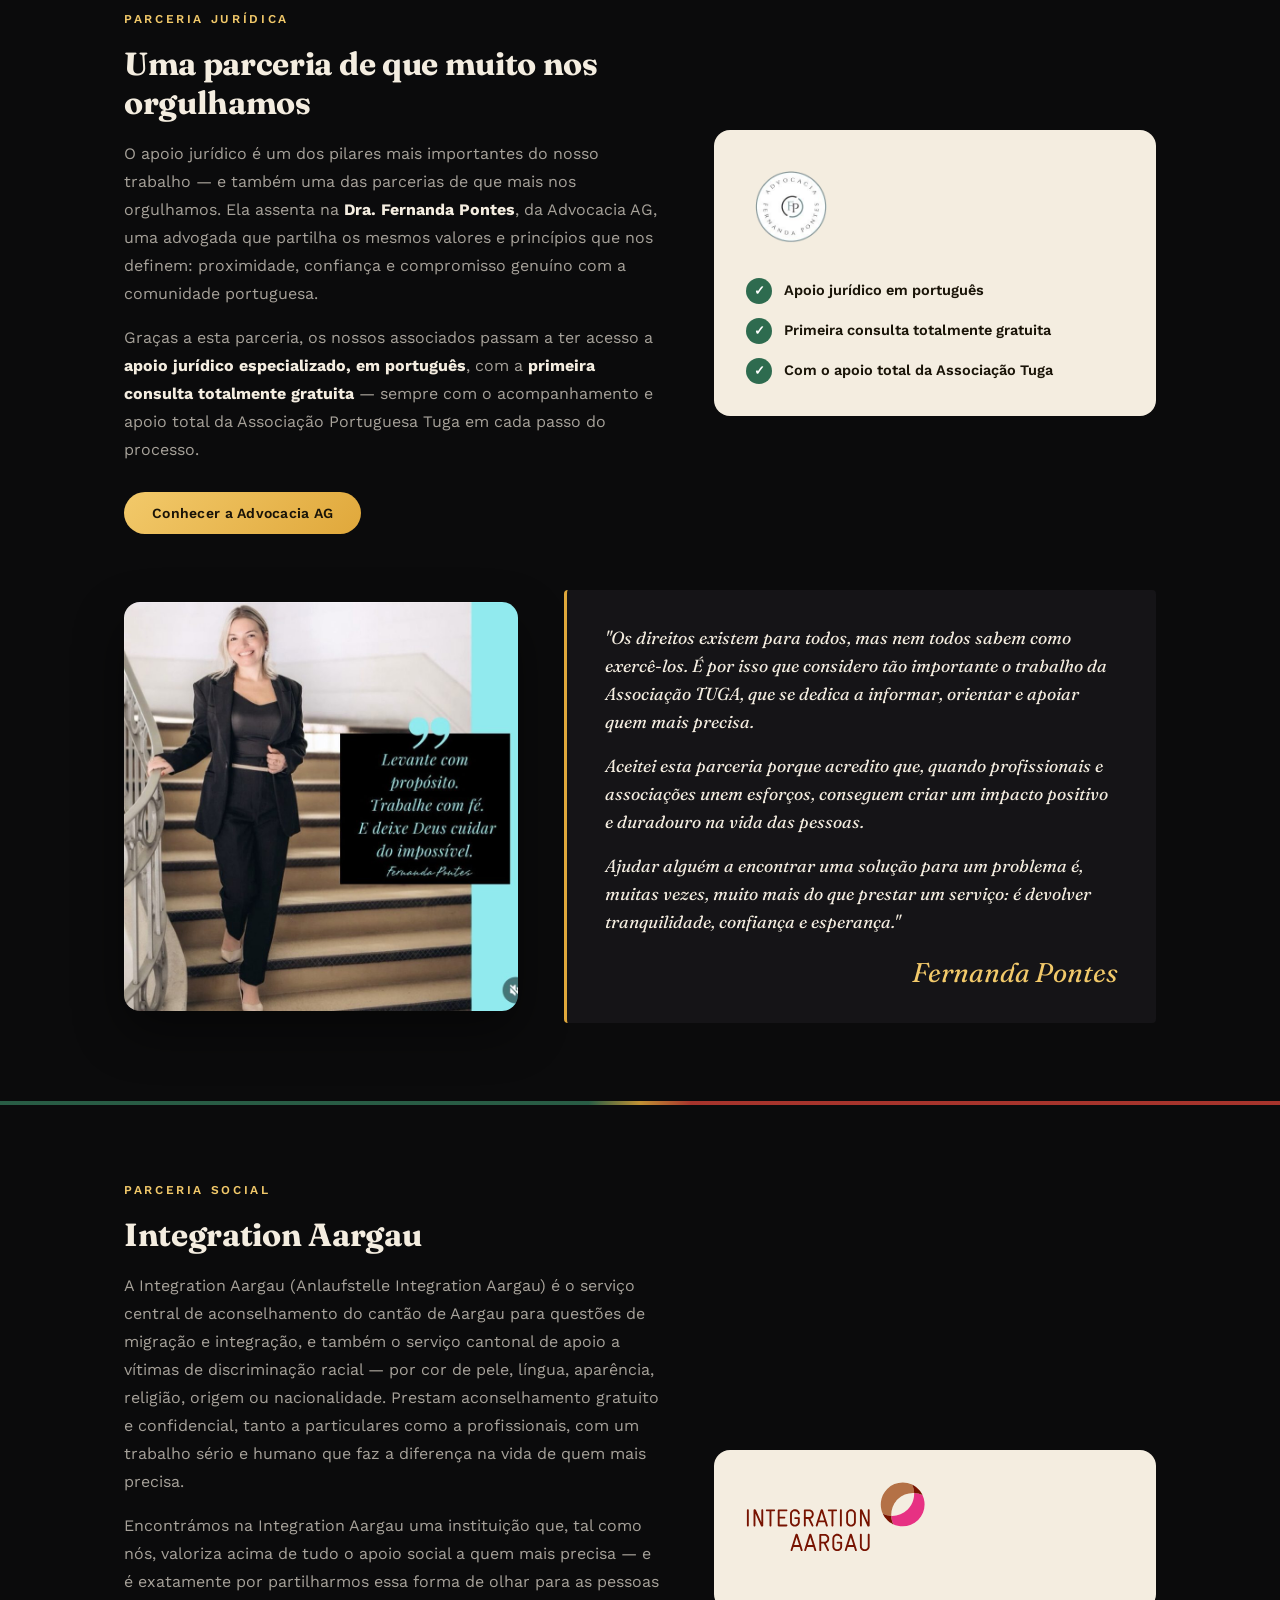
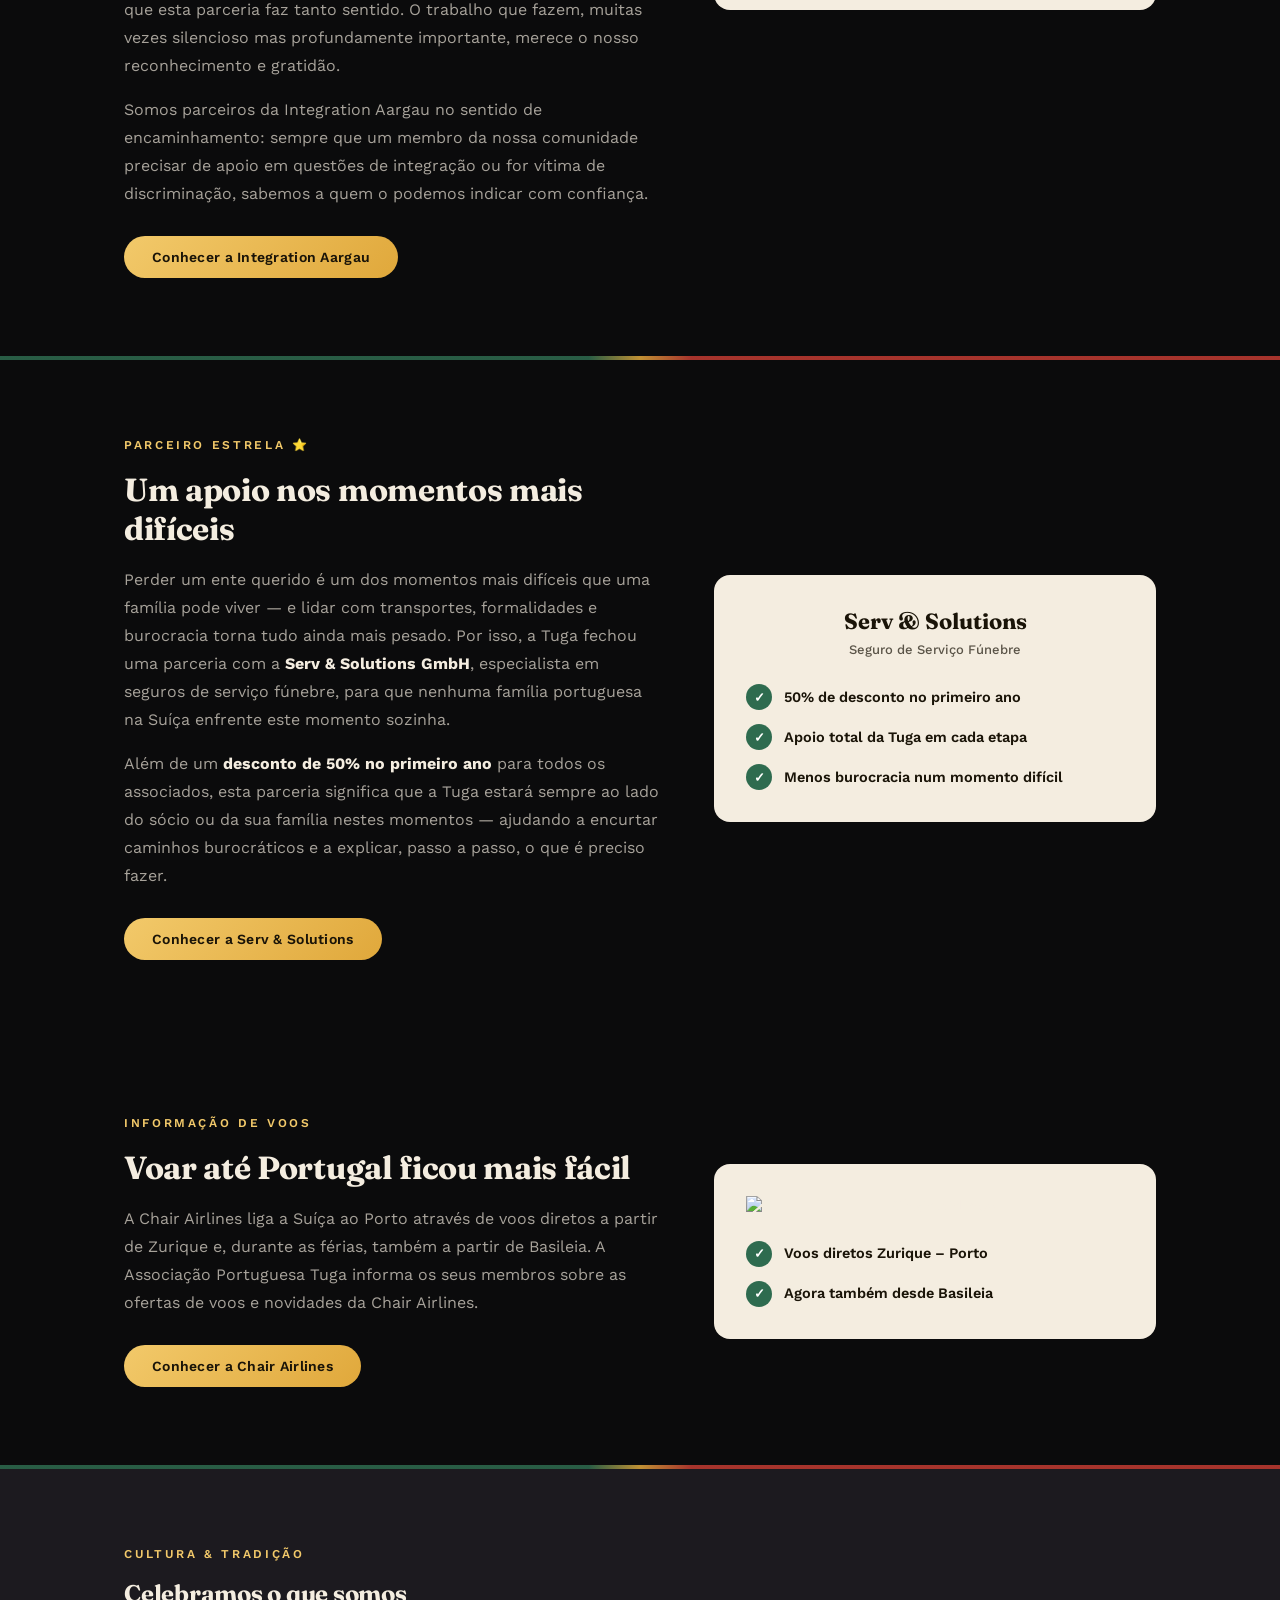
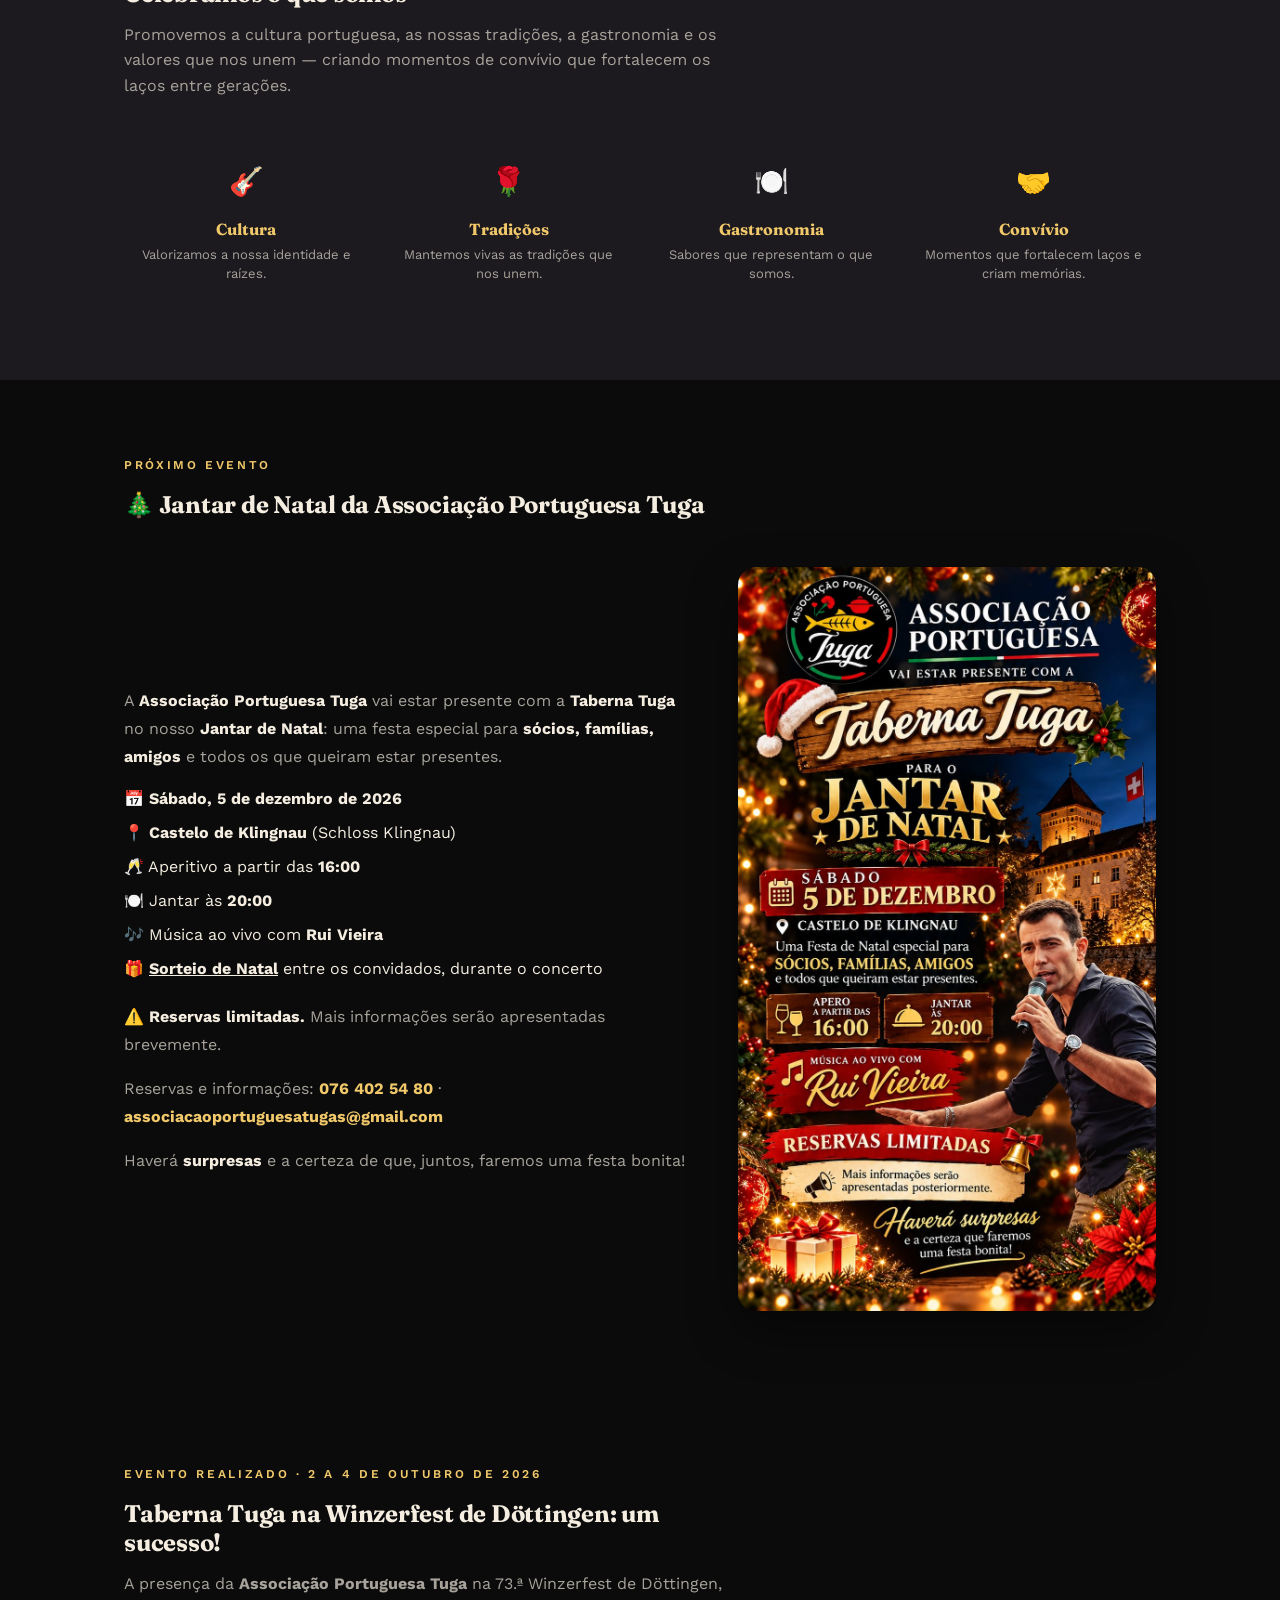
==== commit d8bc946c: "Site: novo diretor Nuno Henriques na secção «À nossa Direção» (PT/DE) Co-Authored-By: Claude Opus 5." ====
--- a/index.html
+++ b/index.html
@@ -1647,13 +1647,13 @@
     </div>
     <div class="leaders-grid">
       <div class="leader-card">
-        <p data-i18n="lid_marco_quote">"Nós somos o que fazemos e se não o fazemos não o somos. Podemos ter os valores mais bonitos escritos nos nossos estatutos, mas só se tornam verdadeiros quando se traduzem em ações concretas — em apoio real, presença constante e trabalho diário pela nossa comunidade. É isso, e só isso, que nos torna quem somos."</p>
+        <p data-i18n="lid_marco_quote">"Os valores não se proclamam, vivem-se. De nada serve escrevê-los nos estatutos se não os levarmos para o terreno: para o apoio a quem precisa, para a presença em cada momento e para o trabalho silencioso de todos os dias. É no que fazemos, e não no que dizemos, que a nossa comunidade nos reconhece."</p>
         <div class="signature">Marco Pereira</div>
         <div class="leader-role" data-i18n="lid_marco_role">Presidente</div>
       </div>
       <div class="leader-card">
         <p data-i18n="lid_nuno_quote">"Quem faz associativismo à espera de ganhar dinheiro escolheu o caminho errado. Isto faz-se por amor e por prazer — o prazer de ver uma comunidade mais unida, mais forte e mais apoiada. É essa recompensa, impossível de contar em números, que verdadeiramente vale a pena."</p>
-        <div class="signature">Nuno Neves</div>
+        <div class="signature">Nuno Pereira</div>
         <div class="leader-role" data-i18n="lid_nuno_role">Vice-Presidente</div>
       </div>
     </div>
@@ -1680,6 +1680,11 @@
       <h3>Adelino Monteiro</h3>
       <div class="director-role" data-i18n="dir_adelino_role">Diretor</div>
       <p data-i18n="dir_adelino_text">Um dos mais recentes membros da nossa equipa, mas que já trouxe consigo valor e ética. Agradecemos a forma como abraçou este projeto sem fins lucrativos, com o mesmo entusiasmo de quem cá está desde o primeiro dia.</p>
+    </div>
+    <div class="director-block">
+      <h3>Nuno Henriques</h3>
+      <div class="director-role" data-i18n="dir_nunoh_role">Diretor</div>
+      <p data-i18n="dir_nunoh_text">O mais recente diretor a juntar-se à nossa equipa. Damos-lhe as boas-vindas e agradecemos a disponibilidade e a vontade com que decidiu dar o seu tempo a este projeto sem fins lucrativos, ao serviço da nossa comunidade.</p>
     </div>
     <div class="director-thanks">
       <p data-i18n="dir_others_intro">Um agradecimento também a todos os restantes diretores e sócios ativos que, de uma forma ou de outra, sempre acrescentaram valor e lealdade a este projeto:</p>
@@ -1895,7 +1900,7 @@
     socio_btn: "Inscrever-me como sócio",
     lid_eyebrow: "A nossa voz",
     lid_h2: "Palavras de quem lidera",
-    lid_marco_quote: '"Nós somos o que fazemos e se não o fazemos não o somos. Podemos ter os valores mais bonitos escritos nos nossos estatutos, mas só se tornam verdadeiros quando se traduzem em ações concretas — em apoio real, presença constante e trabalho diário pela nossa comunidade. É isso, e só isso, que nos torna quem somos."',
+    lid_marco_quote: '"Os valores não se proclamam, vivem-se. De nada serve escrevê-los nos estatutos se não os levarmos para o terreno: para o apoio a quem precisa, para a presença em cada momento e para o trabalho silencioso de todos os dias. É no que fazemos, e não no que dizemos, que a nossa comunidade nos reconhece."',
     lid_marco_role: "Presidente",
     lid_nuno_quote: '"Quem faz associativismo à espera de ganhar dinheiro escolheu o caminho errado. Isto faz-se por amor e por prazer — o prazer de ver uma comunidade mais unida, mais forte e mais apoiada. É essa recompensa, impossível de contar em números, que verdadeiramente vale a pena."',
     lid_nuno_role: "Vice-Presidente",
@@ -1907,6 +1912,8 @@
     dir_andreas_text: "O Andreas tem exatamente o perfil, o carácter e a personalidade que, apesar de não ter nacionalidade portuguesa, descrevem com perfeição o que é o associativismo e o prazer de acrescentar valor em tudo o que faz. Como diretor, um dos seus principais papéis é fazer a ponte entre Portugal e a Suíça — porque a Associação Tuga não é apenas dos portugueses, mas de todos os que sentem os mesmos valores que nós. O nosso muito obrigado ao Andreas, por fazer parte da família Tuga e, mais do que isso, da direção da nossa associação.",
     dir_adelino_role: "Diretor",
     dir_adelino_text: "Um dos mais recentes membros da nossa equipa, mas que já trouxe consigo valor e ética. Agradecemos a forma como abraçou este projeto sem fins lucrativos, com o mesmo entusiasmo de quem cá está desde o primeiro dia.",
+    dir_nunoh_role: "Diretor",
+    dir_nunoh_text: "O mais recente diretor a juntar-se à nossa equipa. Damos-lhe as boas-vindas e agradecemos a disponibilidade e a vontade com que decidiu dar o seu tempo a este projeto sem fins lucrativos, ao serviço da nossa comunidade.",
     dir_others_intro: "Um agradecimento também a todos os restantes diretores e sócios ativos que, de uma forma ou de outra, sempre acrescentaram valor e lealdade a este projeto:",
     dir_others_more: "E muitos outros que, com o seu tempo e dedicação, tornam esta associação naquilo que é.",
     foot_p: "Porque juntos somos mais fortes. 🇵🇹 🇨🇭"
@@ -2099,7 +2106,7 @@
     socio_btn: "Jetzt Mitglied werden",
     lid_eyebrow: "Unsere Stimme",
     lid_h2: "Worte der Vereinsführung",
-    lid_marco_quote: '"Wir sind, was wir tun, und wenn wir es nicht tun, sind wir es nicht. Wir können die schönsten Werte in unseren Statuten stehen haben, aber sie werden erst wahr, wenn sie sich in konkretes Handeln übersetzen — in echte Unterstützung, ständige Präsenz und tägliche Arbeit für unsere Gemeinschaft. Genau das, und nur das, macht uns zu dem, was wir sind."',
+    lid_marco_quote: '"Werte verkündet man nicht, man lebt sie. Es nützt nichts, sie in die Statuten zu schreiben, wenn wir sie nicht in die Tat umsetzen: in die Unterstützung derer, die Hilfe brauchen, in die Präsenz in jedem Moment und in die stille Arbeit jedes einzelnen Tages. An dem, was wir tun, und nicht an dem, was wir sagen, erkennt uns unsere Gemeinschaft."',
     lid_marco_role: "Präsident",
     lid_nuno_quote: '"Wer sich im Vereinswesen engagiert, um Geld zu verdienen, hat den falschen Weg gewählt. Das hier geschieht aus Liebe und aus Freude — der Freude, eine geeintere, stärkere und besser unterstützte Gemeinschaft zu sehen. Es ist diese Belohnung, die sich nicht in Zahlen messen lässt, die wirklich zählt."',
     lid_nuno_role: "Vizepräsident",
@@ -2111,6 +2118,8 @@
     dir_andreas_text: "Andreas verkörpert genau das Profil, den Charakter und die Persönlichkeit, die – obwohl er nicht die portugiesische Staatsangehörigkeit besitzt – perfekt beschreiben, was Vereinsarbeit bedeutet: die Freude daran, in allem, was man tut, einen Mehrwert zu schaffen. Als Vorstandsmitglied ist es eine seiner wichtigsten Aufgaben, die Brücke zwischen Portugal und der Schweiz zu schlagen – denn die Associação Tuga gehört nicht nur den Portugiesen, sondern allen, die dieselben Werte teilen wie wir. Unser herzliches Dankeschön an Andreas – dafür, dass er Teil der Tuga-Familie ist und mehr noch, Teil des Vorstands unseres Vereins.",
     dir_adelino_role: "Vorstandsmitglied",
     dir_adelino_text: "Eines der neuesten Mitglieder unseres Teams, das bereits Werte und Ethik mitgebracht hat. Wir danken ihm dafür, wie er sich diesem gemeinnützigen Projekt angeschlossen hat — mit derselben Begeisterung wie jemand, der von Anfang an dabei ist.",
+    dir_nunoh_role: "Vorstandsmitglied",
+    dir_nunoh_text: "Das neueste Vorstandsmitglied in unserem Team. Wir heissen ihn herzlich willkommen und danken ihm für die Bereitschaft und den Willen, mit denen er sich entschieden hat, seine Zeit diesem gemeinnützigen Projekt im Dienst unserer Gemeinschaft zu schenken.",
     dir_others_intro: "Ein Dank auch an alle weiteren Vorstandsmitglieder und aktiven Mitglieder, die auf die eine oder andere Weise stets Wert und Loyalität zu diesem Projekt beigetragen haben:",
     dir_others_more: "Und noch viele weitere, die mit ihrer Zeit und ihrem Einsatz diesen Verein zu dem machen, was er ist.",
     foot_p: "Denn gemeinsam sind wir stärker. 🇵🇹 🇨🇭"
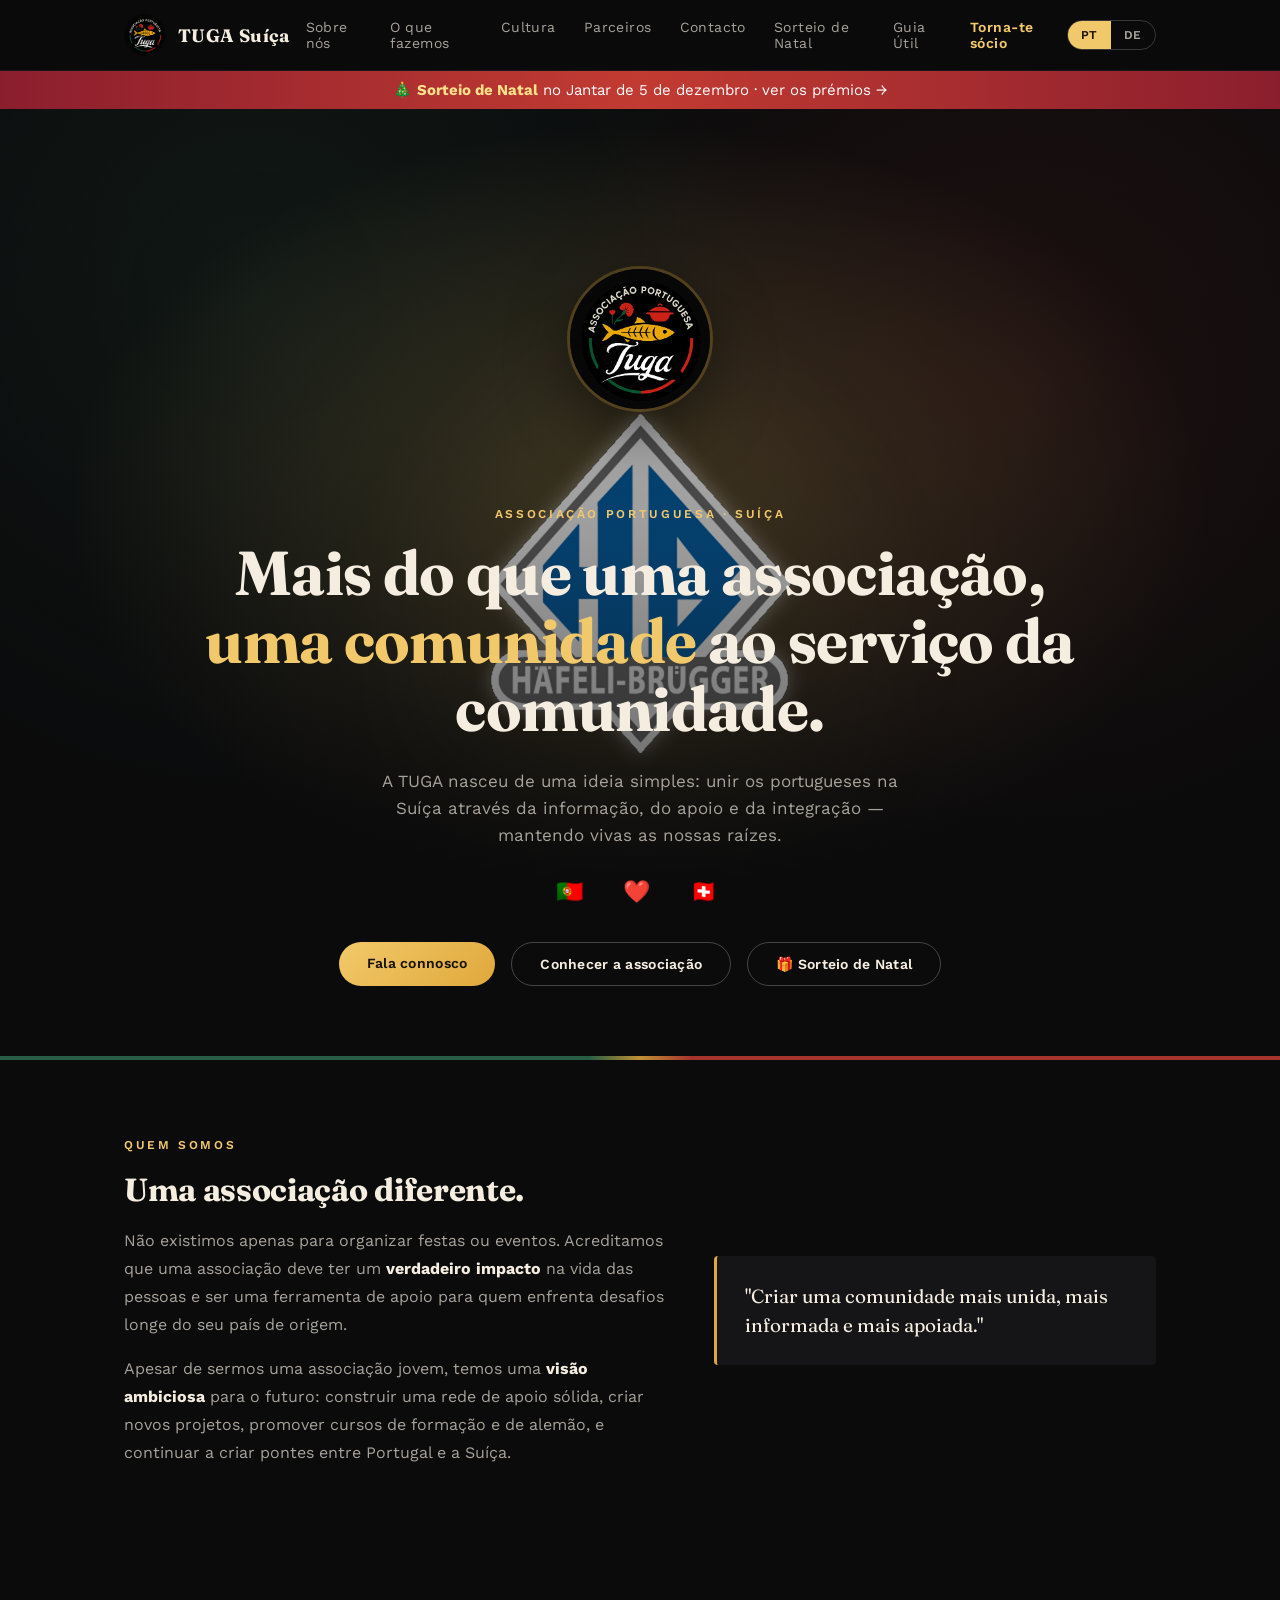
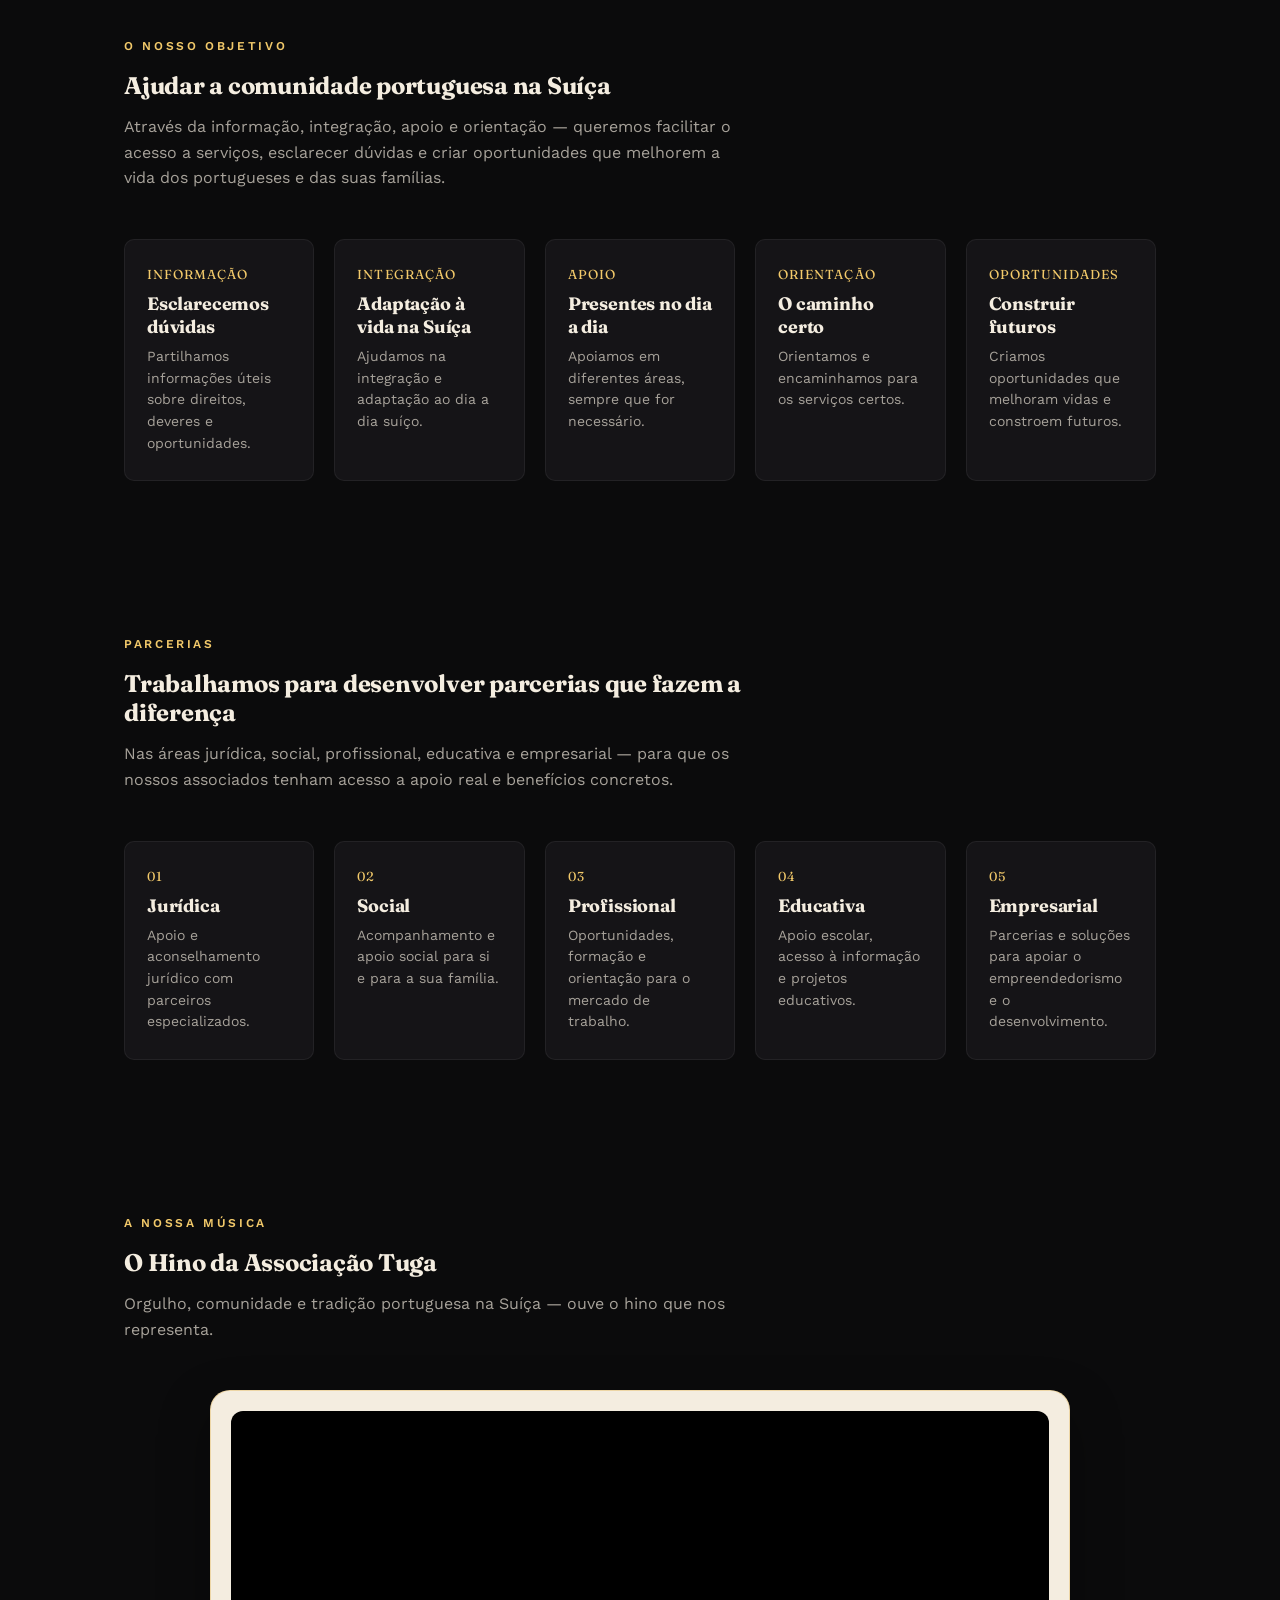
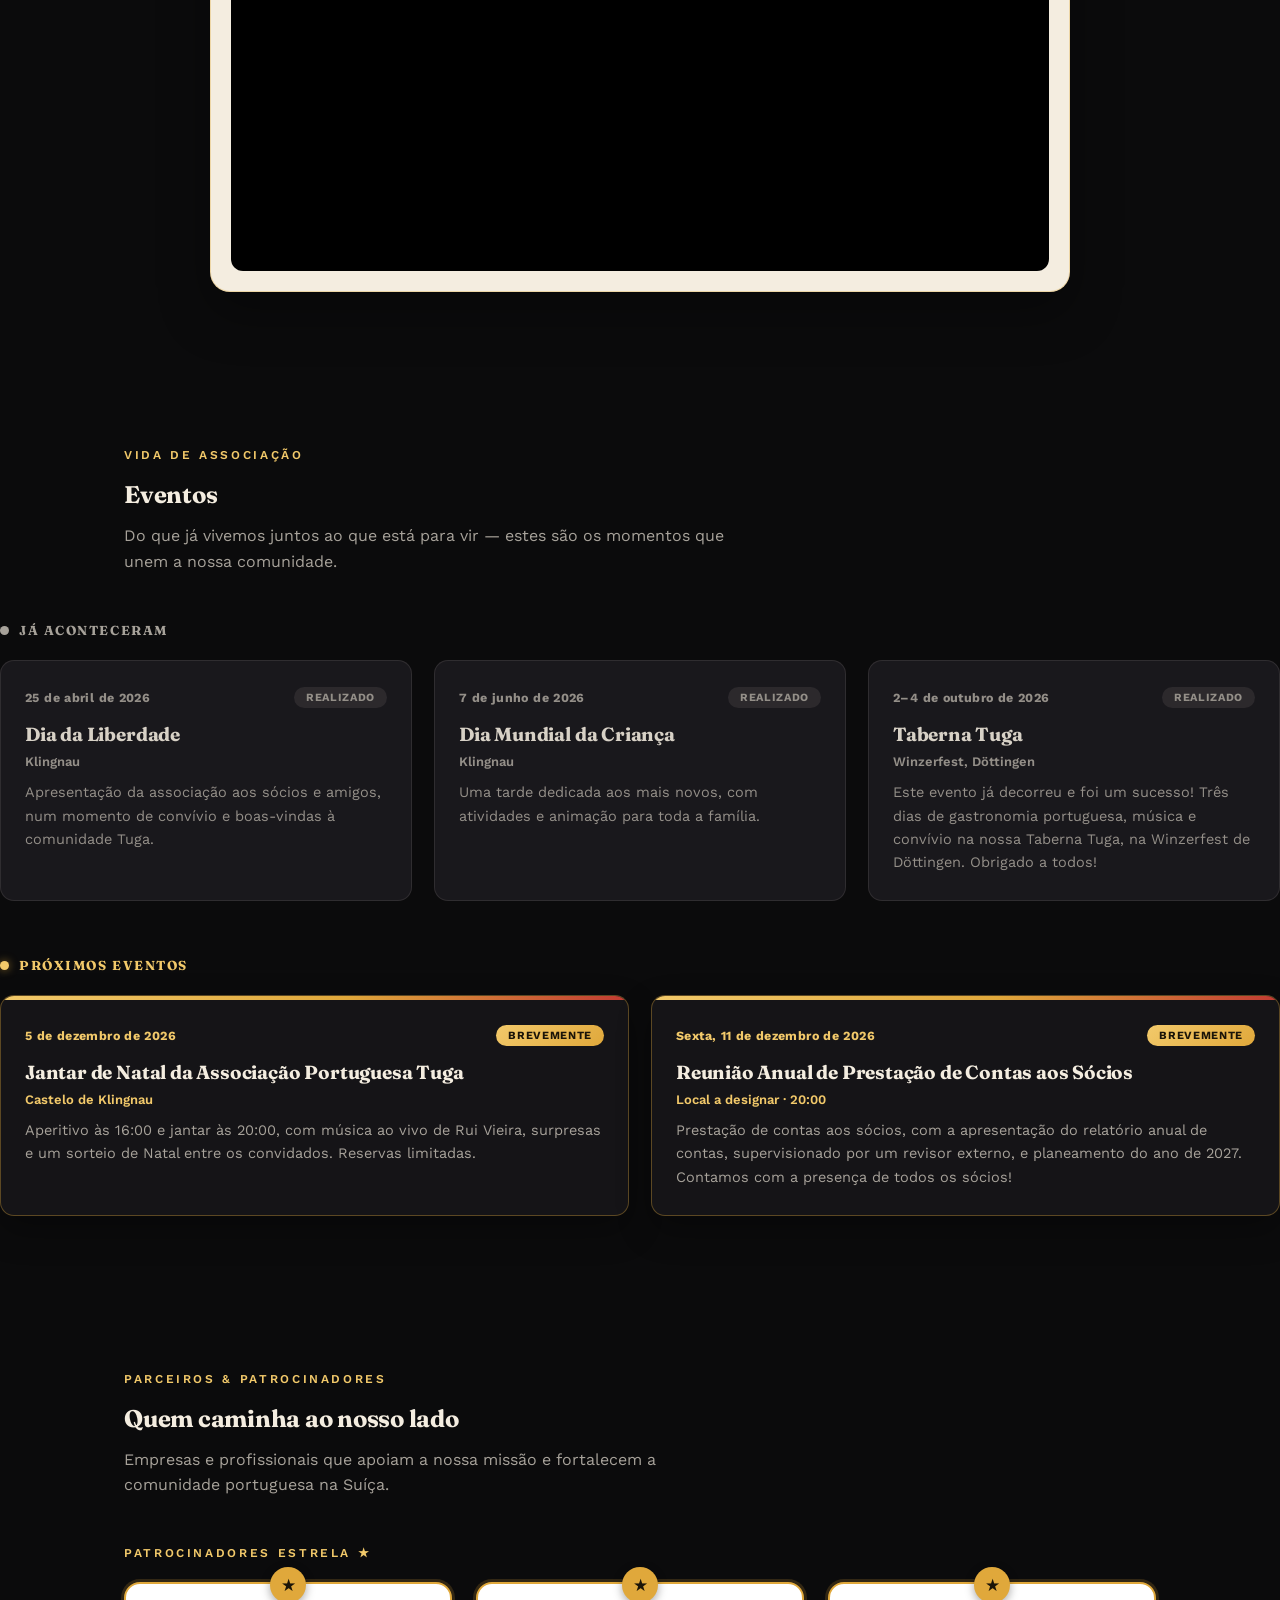
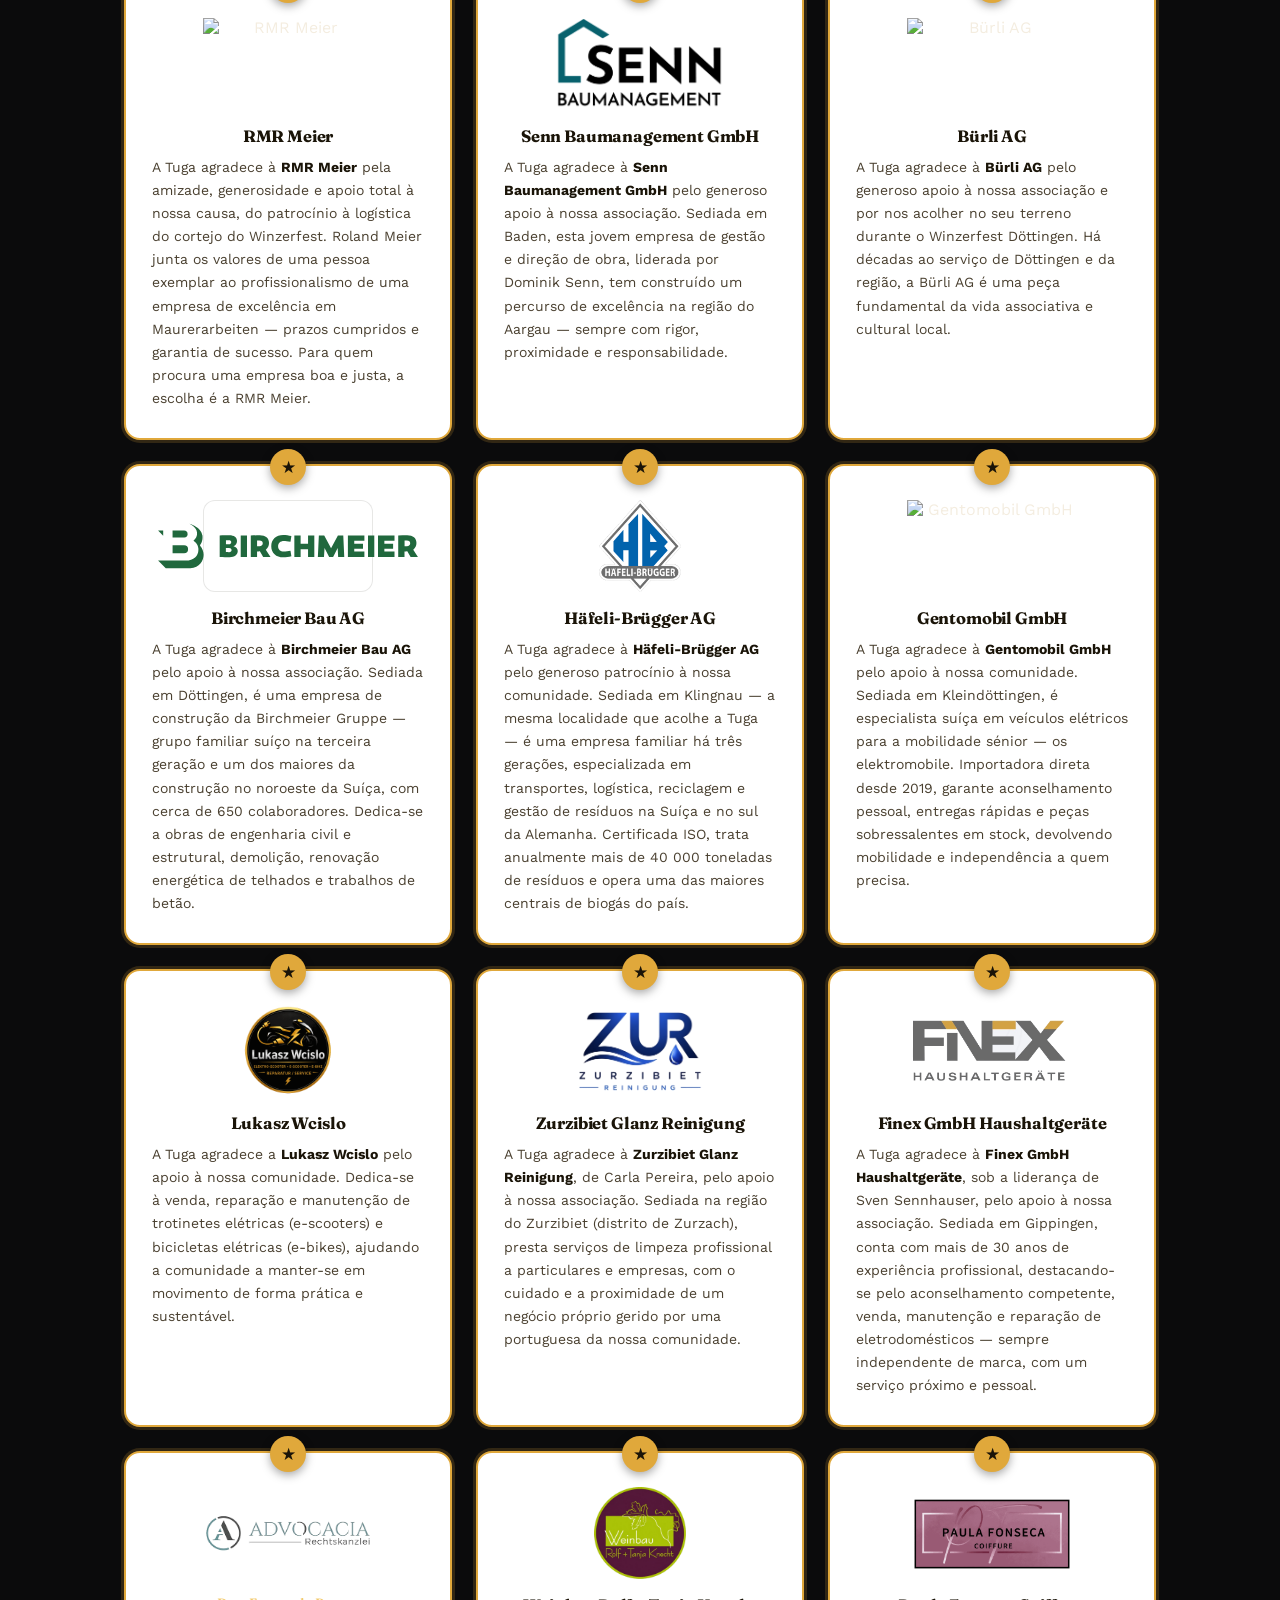
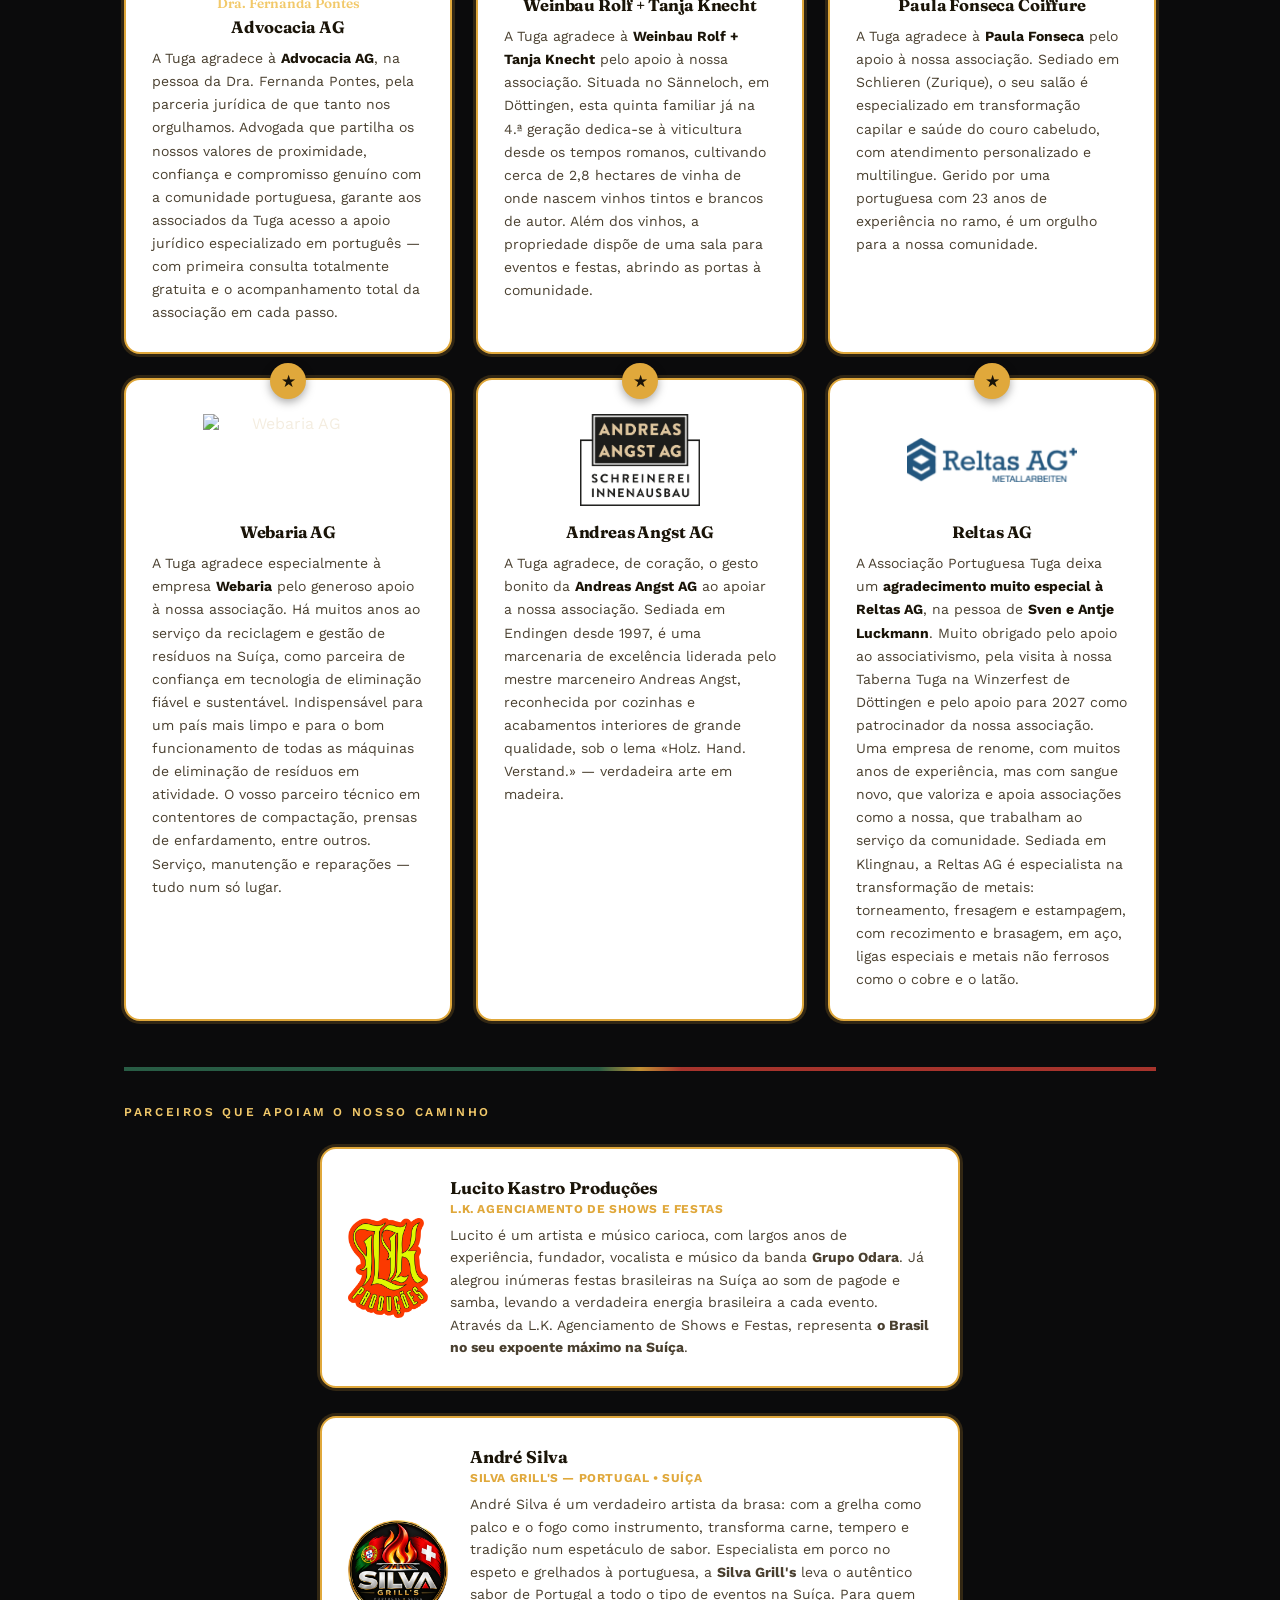
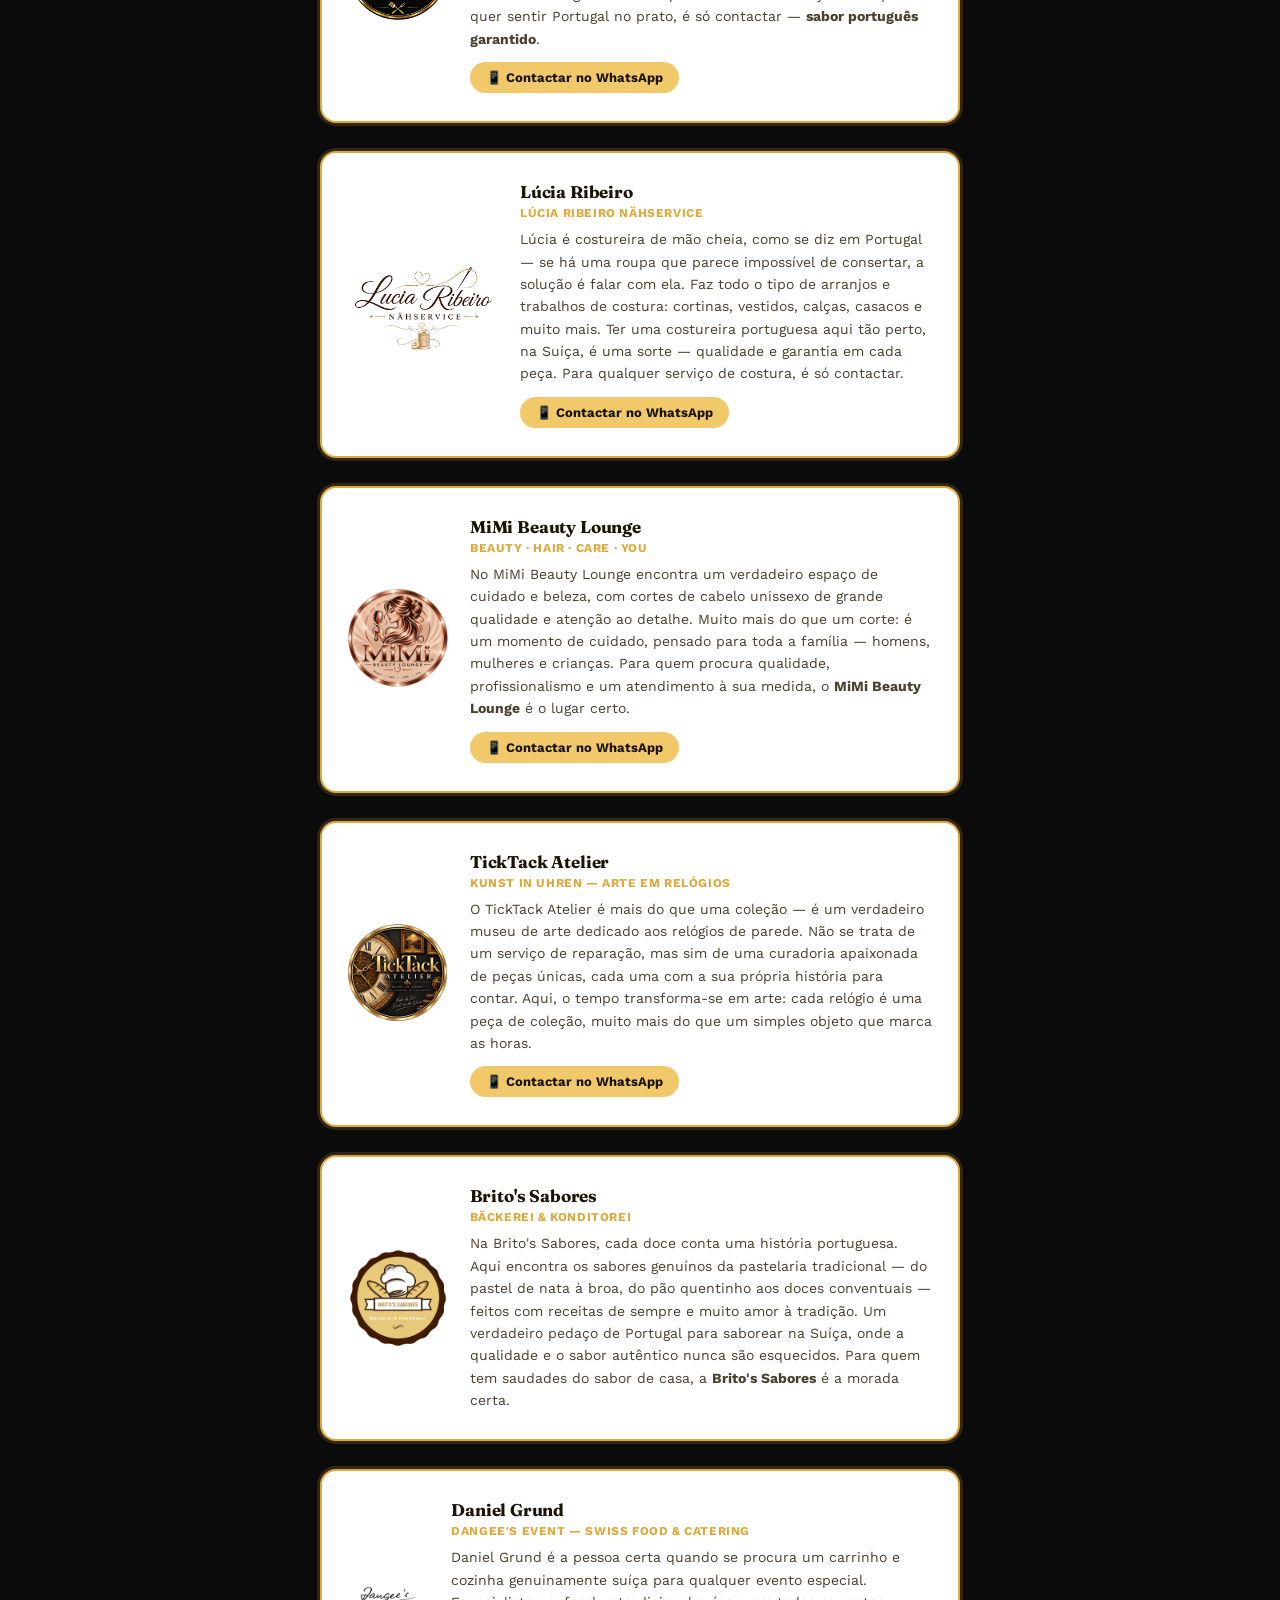
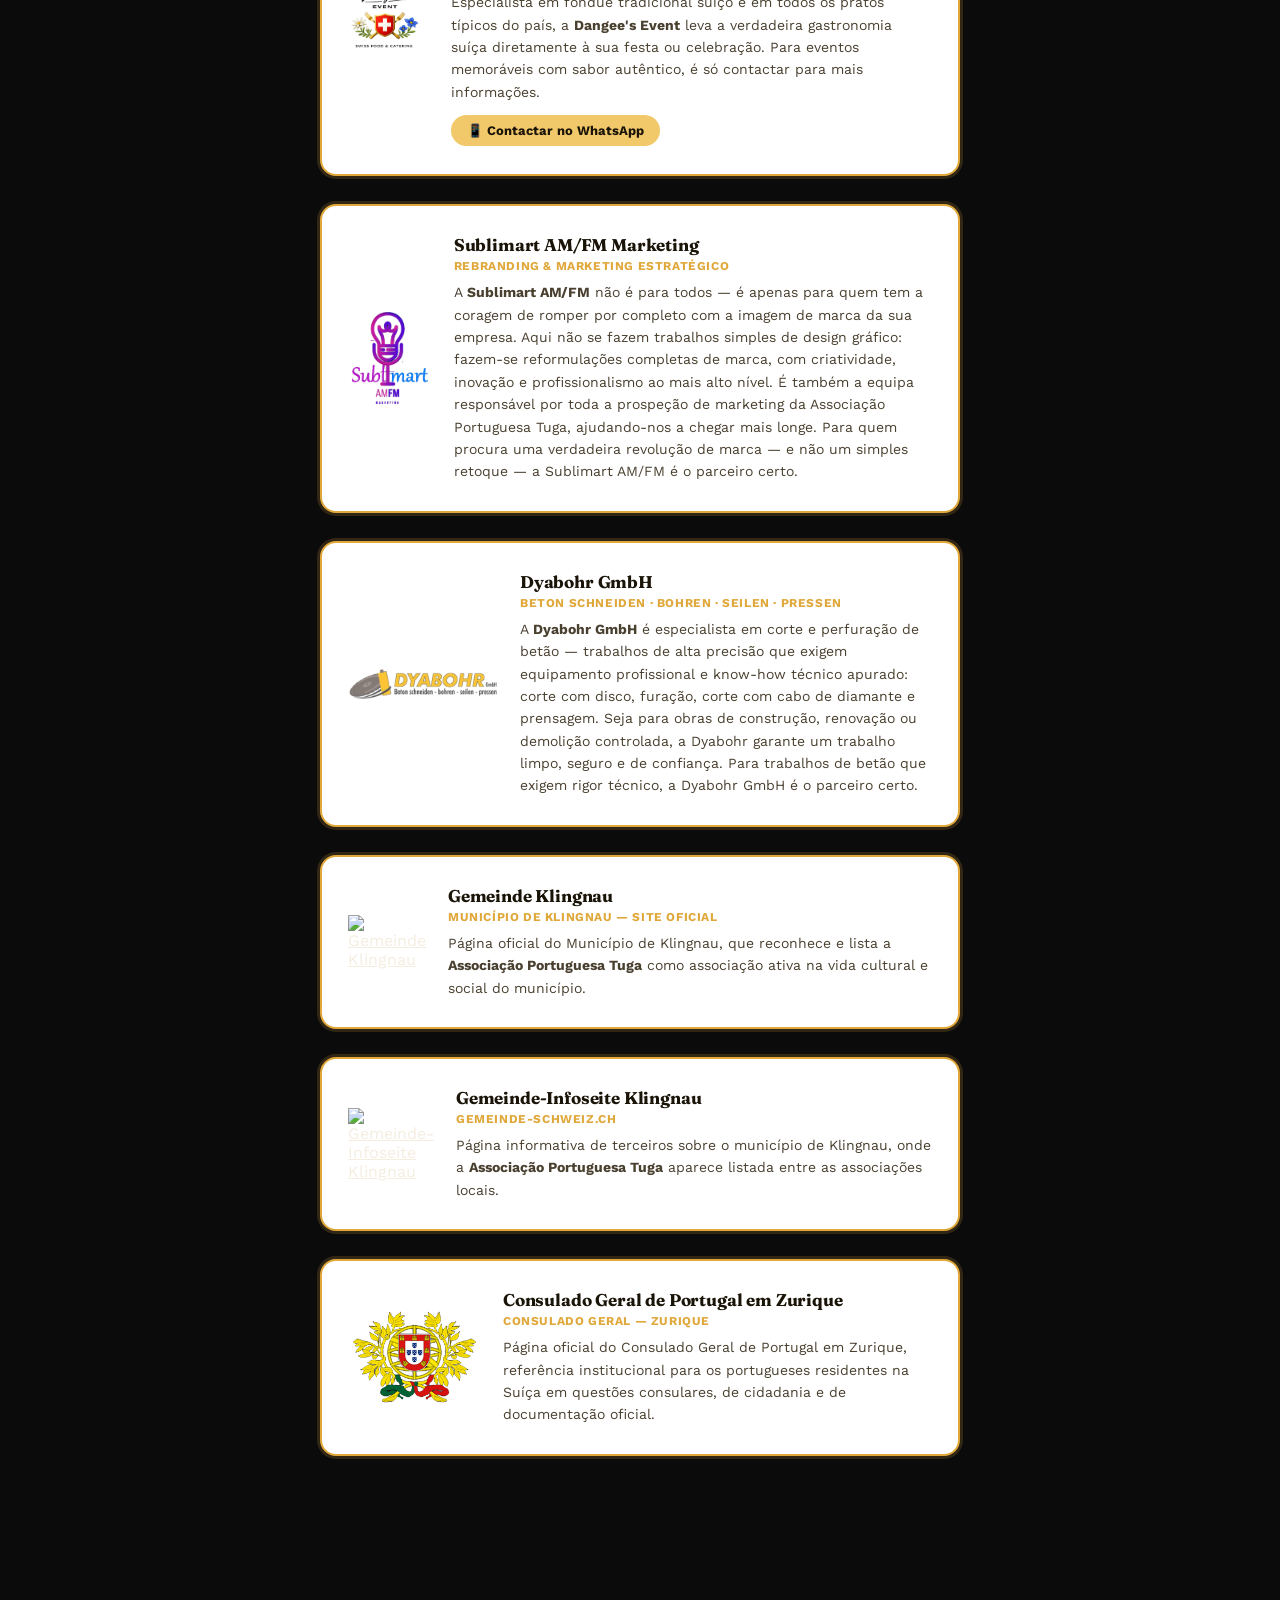
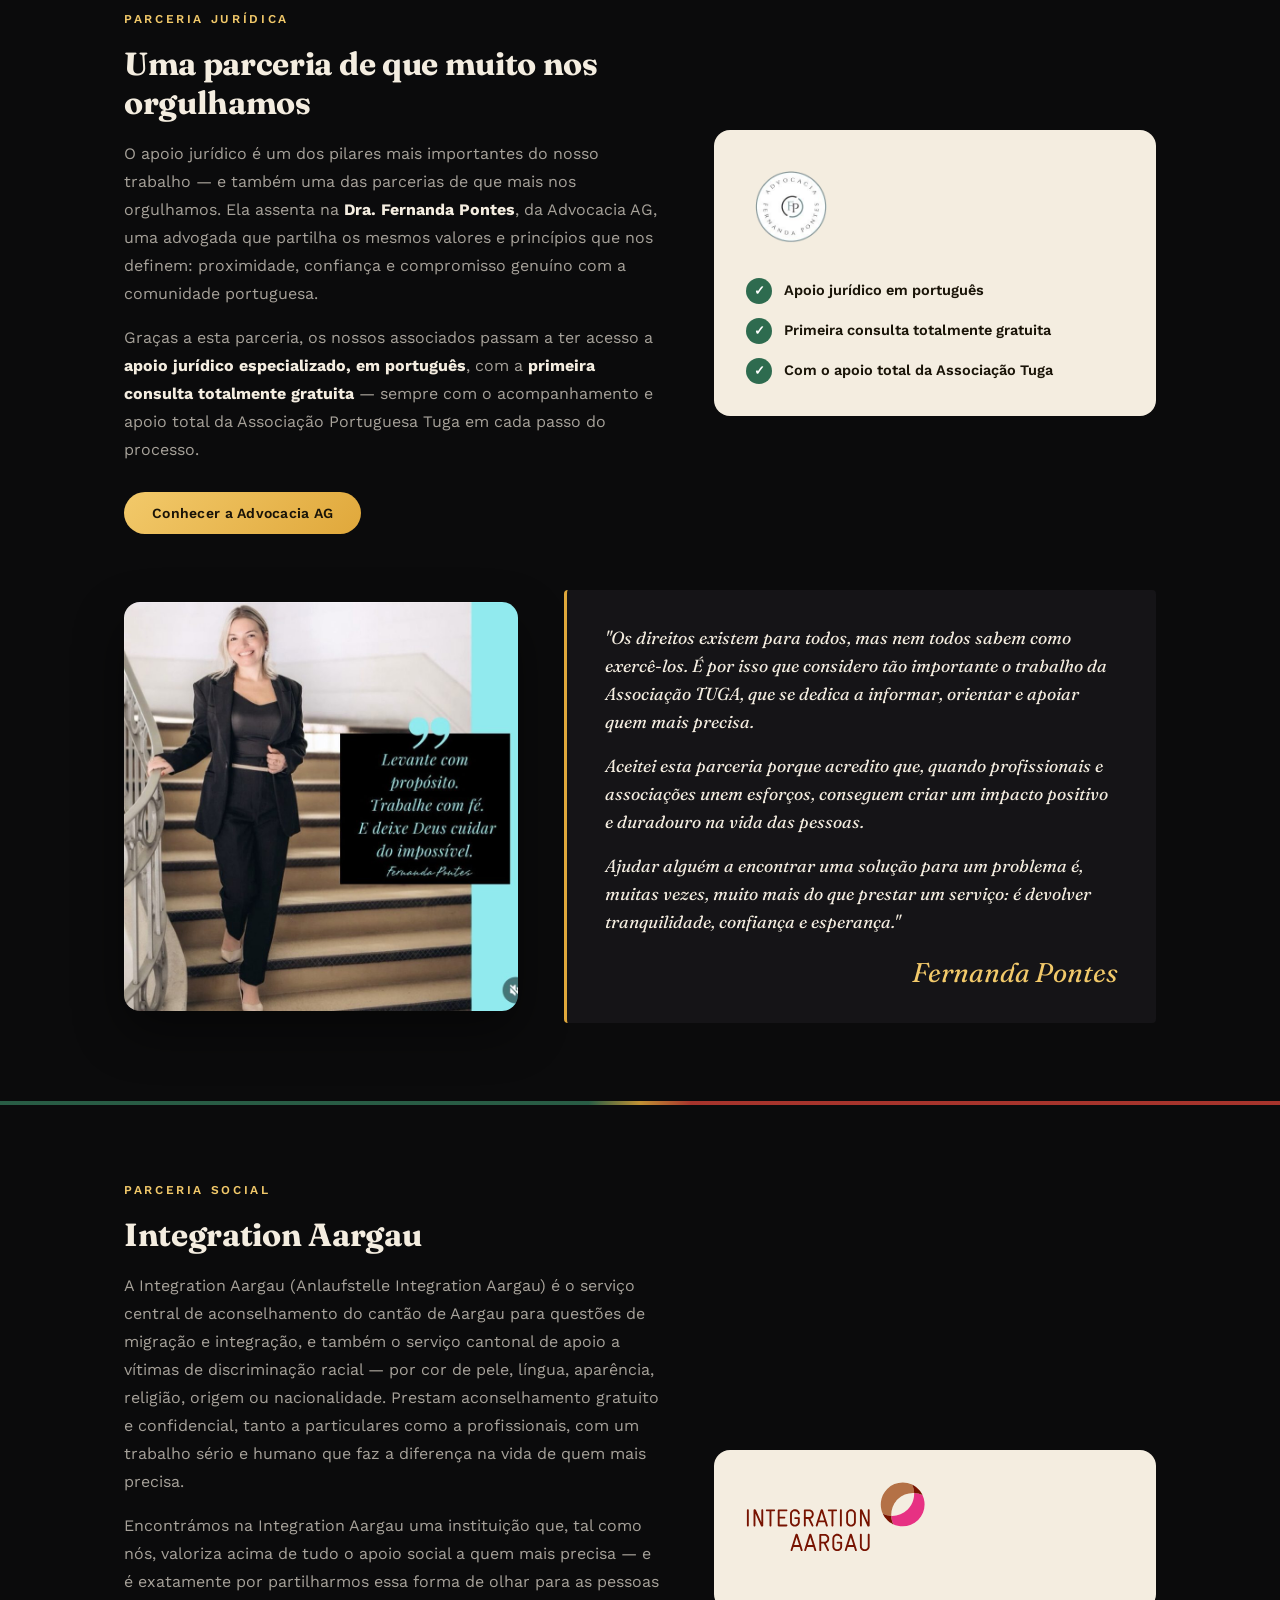
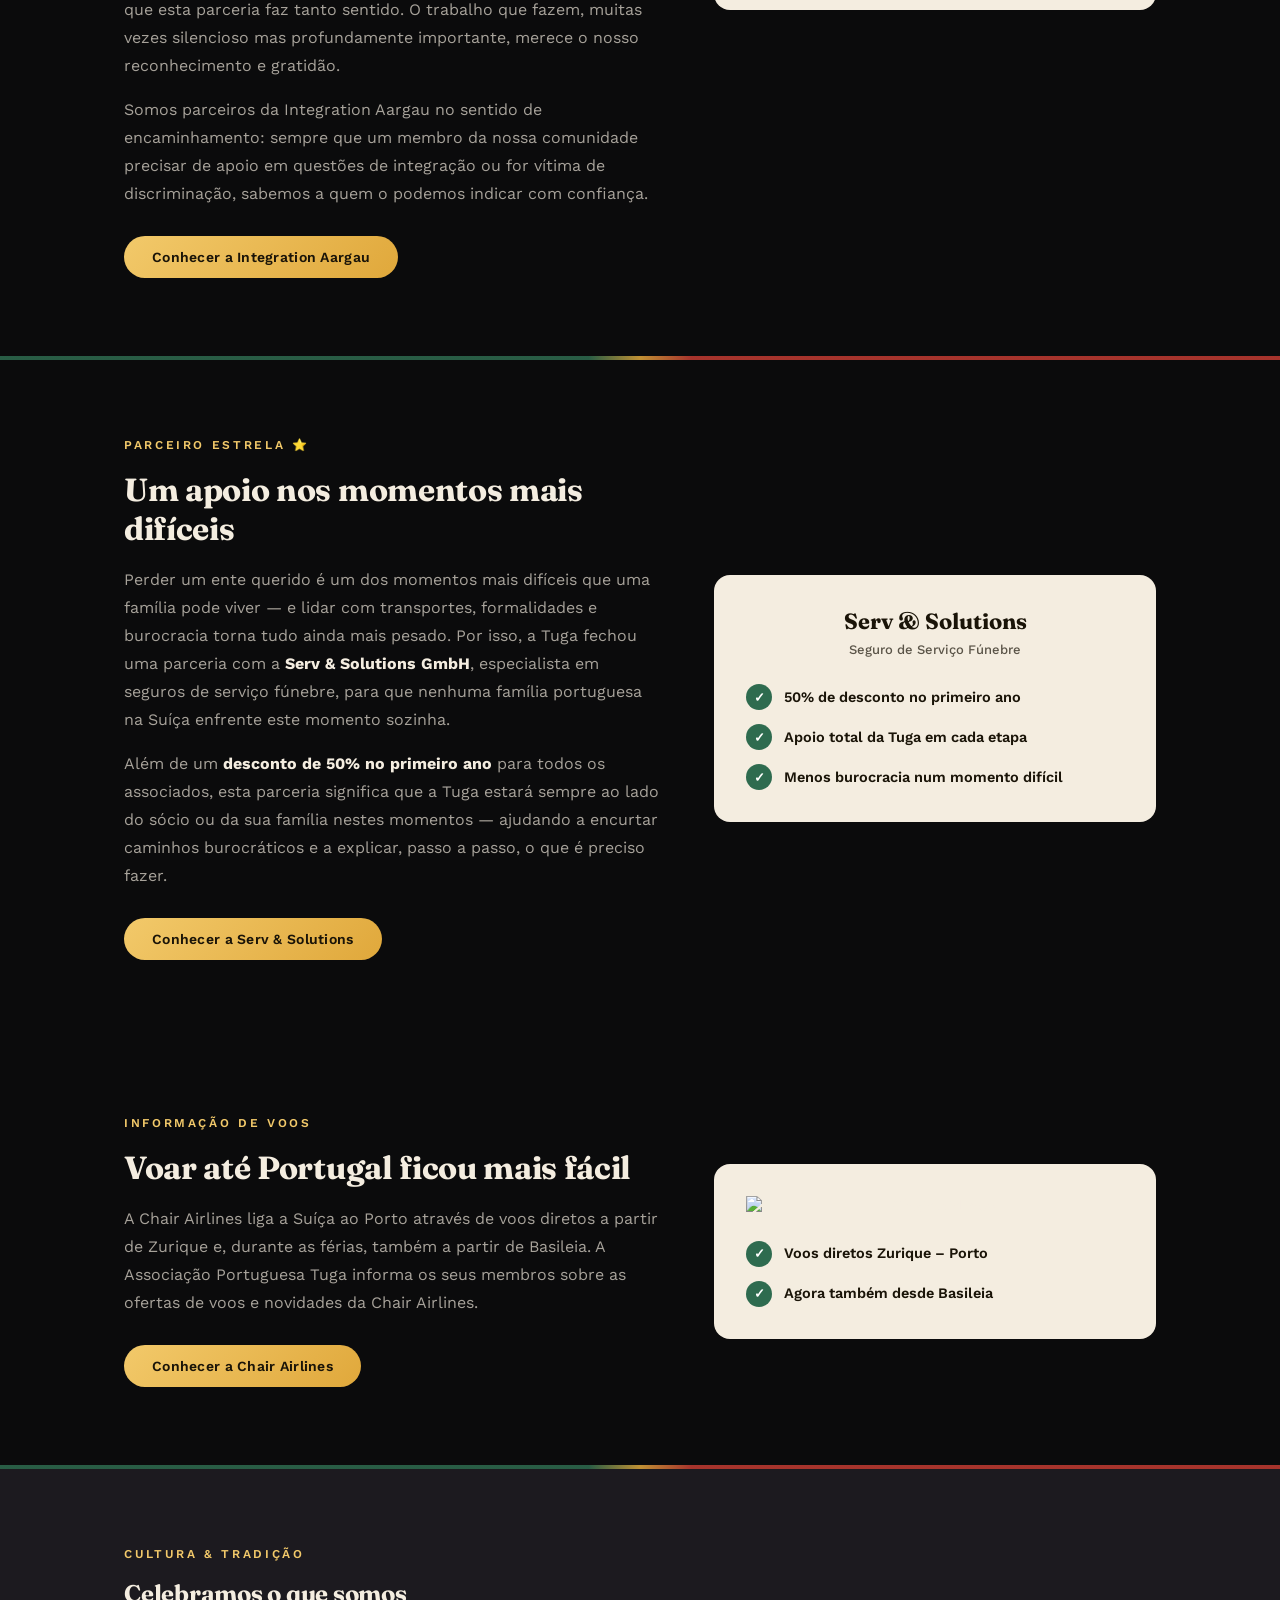
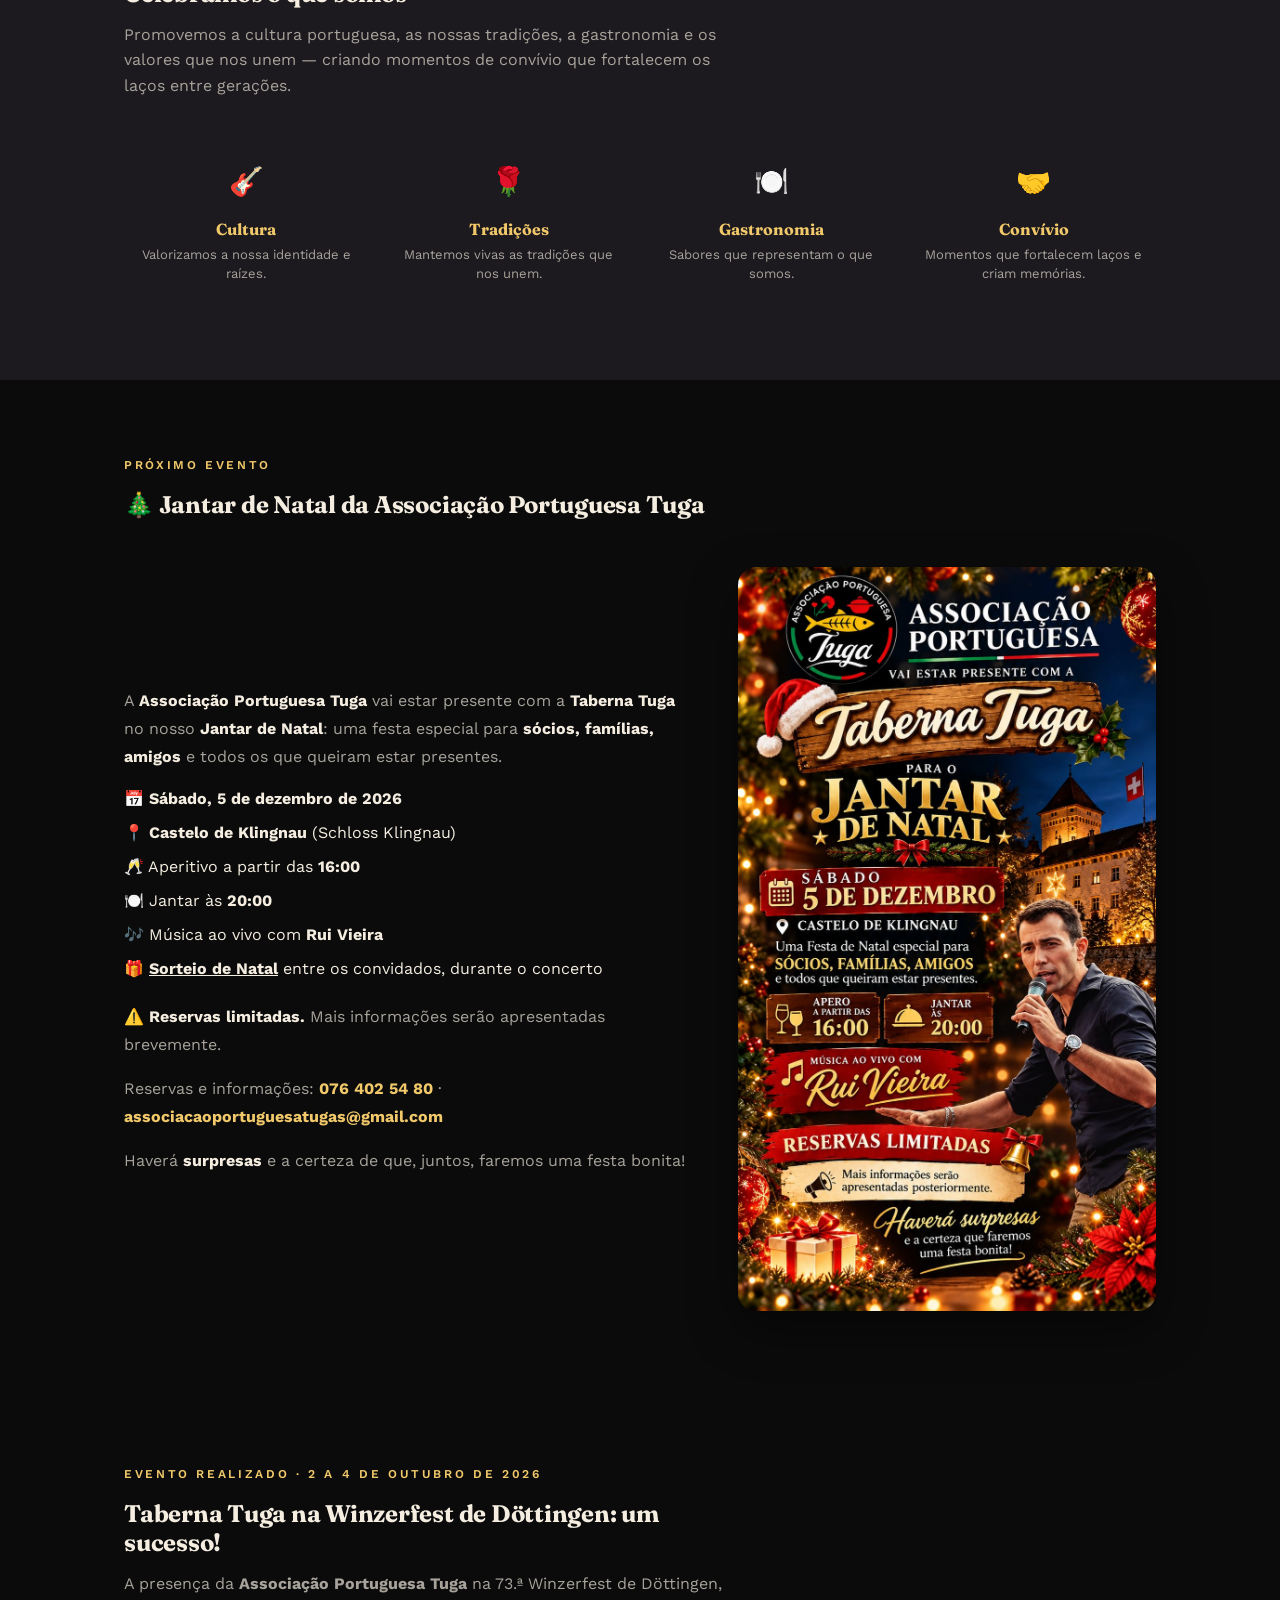
==== commit 9f602b26: "Site: diretor Henriques Nuno com novo texto de agradecimento (PT/DE) Co-Authored-By: Claude Opus 5.5" ====
--- a/index.html
+++ b/index.html
@@ -1682,9 +1682,9 @@
       <p data-i18n="dir_adelino_text">Um dos mais recentes membros da nossa equipa, mas que já trouxe consigo valor e ética. Agradecemos a forma como abraçou este projeto sem fins lucrativos, com o mesmo entusiasmo de quem cá está desde o primeiro dia.</p>
     </div>
     <div class="director-block">
-      <h3>Nuno Henriques</h3>
+      <h3>Henriques Nuno</h3>
       <div class="director-role" data-i18n="dir_nunoh_role">Diretor</div>
-      <p data-i18n="dir_nunoh_text">O mais recente diretor a juntar-se à nossa equipa. Damos-lhe as boas-vindas e agradecemos a disponibilidade e a vontade com que decidiu dar o seu tempo a este projeto sem fins lucrativos, ao serviço da nossa comunidade.</p>
+      <p data-i18n="dir_nunoh_text">O Nuno chegou para somar. A sua disponibilidade, a sua entrega e a vontade genuína de ajudar são o que uma associação como a nossa mais precisa. Obrigado por teres abraçado este projeto connosco: é com pessoas como tu que construímos, todos os dias, uma comunidade mais unida e uma associação mais forte.</p>
     </div>
     <div class="director-thanks">
       <p data-i18n="dir_others_intro">Um agradecimento também a todos os restantes diretores e sócios ativos que, de uma forma ou de outra, sempre acrescentaram valor e lealdade a este projeto:</p>
@@ -1913,7 +1913,7 @@
     dir_adelino_role: "Diretor",
     dir_adelino_text: "Um dos mais recentes membros da nossa equipa, mas que já trouxe consigo valor e ética. Agradecemos a forma como abraçou este projeto sem fins lucrativos, com o mesmo entusiasmo de quem cá está desde o primeiro dia.",
     dir_nunoh_role: "Diretor",
-    dir_nunoh_text: "O mais recente diretor a juntar-se à nossa equipa. Damos-lhe as boas-vindas e agradecemos a disponibilidade e a vontade com que decidiu dar o seu tempo a este projeto sem fins lucrativos, ao serviço da nossa comunidade.",
+    dir_nunoh_text: "O Nuno chegou para somar. A sua disponibilidade, a sua entrega e a vontade genuína de ajudar são o que uma associação como a nossa mais precisa. Obrigado por teres abraçado este projeto connosco: é com pessoas como tu que construímos, todos os dias, uma comunidade mais unida e uma associação mais forte.",
     dir_others_intro: "Um agradecimento também a todos os restantes diretores e sócios ativos que, de uma forma ou de outra, sempre acrescentaram valor e lealdade a este projeto:",
     dir_others_more: "E muitos outros que, com o seu tempo e dedicação, tornam esta associação naquilo que é.",
     foot_p: "Porque juntos somos mais fortes. 🇵🇹 🇨🇭"
@@ -2119,7 +2119,7 @@
     dir_adelino_role: "Vorstandsmitglied",
     dir_adelino_text: "Eines der neuesten Mitglieder unseres Teams, das bereits Werte und Ethik mitgebracht hat. Wir danken ihm dafür, wie er sich diesem gemeinnützigen Projekt angeschlossen hat — mit derselben Begeisterung wie jemand, der von Anfang an dabei ist.",
     dir_nunoh_role: "Vorstandsmitglied",
-    dir_nunoh_text: "Das neueste Vorstandsmitglied in unserem Team. Wir heissen ihn herzlich willkommen und danken ihm für die Bereitschaft und den Willen, mit denen er sich entschieden hat, seine Zeit diesem gemeinnützigen Projekt im Dienst unserer Gemeinschaft zu schenken.",
+    dir_nunoh_text: "Nuno ist gekommen, um uns zu verstärken. Seine Bereitschaft, sein Einsatz und sein echter Wille zu helfen sind genau das, was ein Verein wie unserer am meisten braucht. Danke, dass du dieses Projekt mit uns angepackt hast: Mit Menschen wie dir bauen wir jeden Tag eine geeintere Gemeinschaft und einen stärkeren Verein auf.",
     dir_others_intro: "Ein Dank auch an alle weiteren Vorstandsmitglieder und aktiven Mitglieder, die auf die eine oder andere Weise stets Wert und Loyalität zu diesem Projekt beigetragen haben:",
     dir_others_more: "Und noch viele weitere, die mit ihrer Zeit und ihrem Einsatz diesen Verein zu dem machen, was er ist.",
     foot_p: "Denn gemeinsam sind wir stärker. 🇵🇹 🇨🇭"
